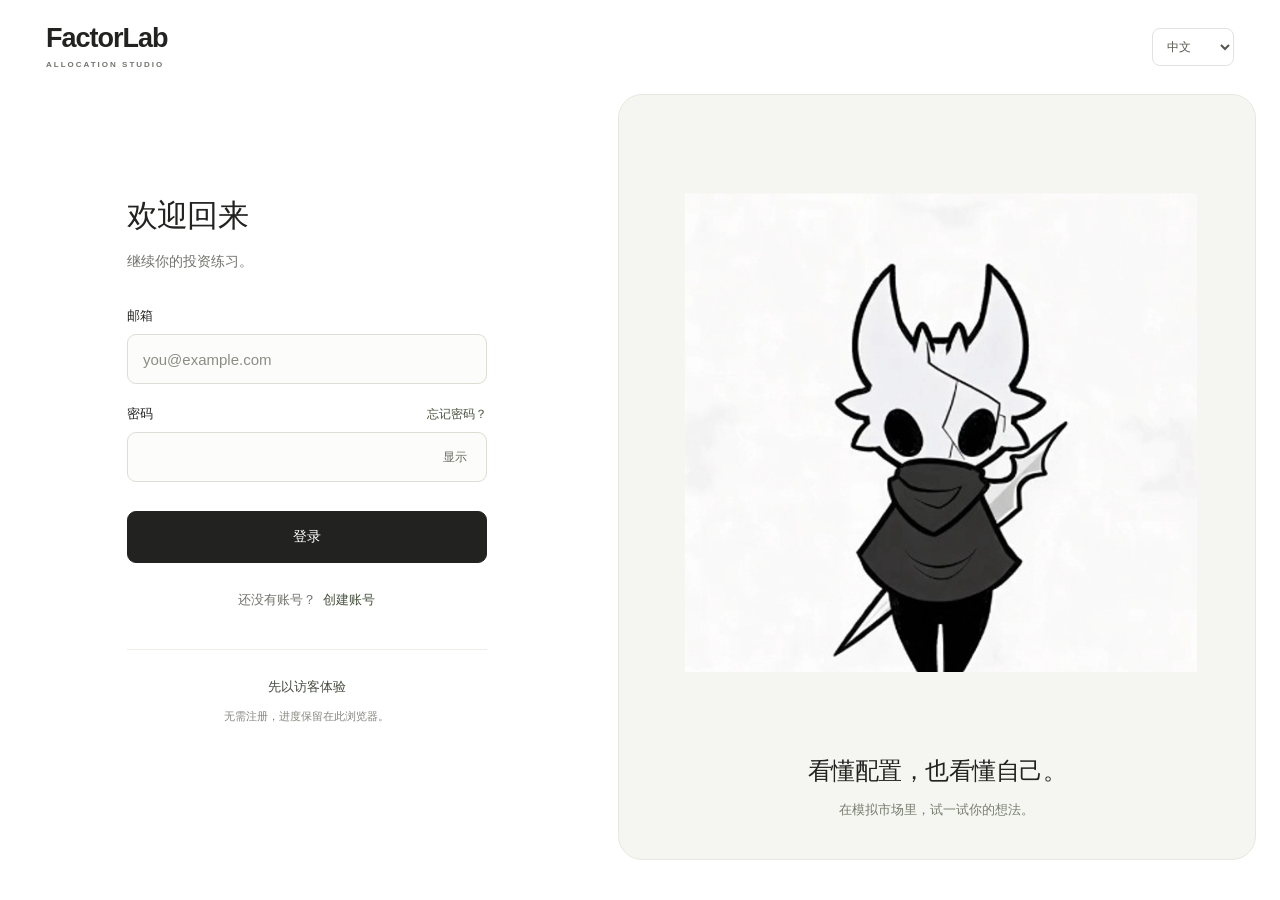
==== research-studio/index.html @ 90334c05 "Publish FactorLab research studio f2bcaa1bc75da374" ====
<!doctype html>
<html lang="zh-CN" data-auth-pending>
<head>
  <meta charset="utf-8"><meta name="viewport" content="width=device-width,initial-scale=1"><meta name="color-scheme" content="light">
  <title>FactorLab · 行业配置研究工作台</title><link rel="icon" href="data:,"><link rel="stylesheet" href="releases/f2bcaa1bc75da374/style.css"><link rel="stylesheet" href="releases/f2bcaa1bc75da374/quick-check.css"><link rel="stylesheet" href="releases/f2bcaa1bc75da374/accounts.css"><link rel="stylesheet" href="releases/f2bcaa1bc75da374/theme.css"><link rel="stylesheet" href="releases/f2bcaa1bc75da374/icon-atlas.css"><link rel="stylesheet" href="releases/f2bcaa1bc75da374/studio.css">
  <script defer src="releases/f2bcaa1bc75da374/compat.js"></script><script defer src="releases/f2bcaa1bc75da374/vendor/supabase-2.118.0.js"></script><script defer src="releases/f2bcaa1bc75da374/cloud-config.js"></script><script defer src="releases/f2bcaa1bc75da374/cloud.js"></script><script defer src="releases/f2bcaa1bc75da374/shared/i18next.min.js"></script><script defer src="releases/f2bcaa1bc75da374/shared/simulation.js"></script><script defer src="releases/f2bcaa1bc75da374/shared/portfolio-ledger.js"></script><script defer src="releases/f2bcaa1bc75da374/shared/evidence-data.js"></script><script defer src="releases/f2bcaa1bc75da374/shared/i18n.js"></script><script defer src="releases/f2bcaa1bc75da374/shared/research.js"></script><script defer src="releases/f2bcaa1bc75da374/shared/research-tools.js"></script><script defer src="releases/f2bcaa1bc75da374/coach-stream.js"></script>
  <script defer src="releases/f2bcaa1bc75da374/mascot.js"></script><script defer src="releases/f2bcaa1bc75da374/experience.js"></script><script defer src="releases/f2bcaa1bc75da374/icons.js"></script><script defer src="releases/f2bcaa1bc75da374/assistant.js"></script><script defer src="releases/f2bcaa1bc75da374/visuals.js"></script><script defer src="releases/f2bcaa1bc75da374/market-view.js"></script><script defer src="releases/f2bcaa1bc75da374/replay-data.js"></script><script defer src="releases/f2bcaa1bc75da374/replay.js"></script><script defer src="releases/f2bcaa1bc75da374/report.js"></script><script defer src="releases/f2bcaa1bc75da374/workspace.js"></script><script defer src="releases/f2bcaa1bc75da374/guidance.js"></script><script defer src="releases/f2bcaa1bc75da374/app.js"></script><script defer src="releases/f2bcaa1bc75da374/quick-check.js"></script><script defer src="releases/f2bcaa1bc75da374/accounts.js"></script><script defer src="releases/f2bcaa1bc75da374/studio.js"></script><script defer src="releases/f2bcaa1bc75da374/enhancements.js"></script>
<meta name="factorlab-hosting" content="static"><meta name="factorlab-version" content="f2bcaa1bc75da374"><link rel="stylesheet" href="releases/f2bcaa1bc75da374/pages-update.css"><script defer src="releases/f2bcaa1bc75da374/pages-update.js"></script></head>
<body>
<div id="auth-loading" role="status">正在连接 FactorLab… <a href="login.html">返回登录</a></div>
<a class="skip" href="#workspace" data-i18n="skip">跳到工作区</a>
<aside class="sidebar">
  <a class="brand" href="./" aria-label="FactorLab"><span class="brand-mark" data-icon="chart-line-up"></span><span>FactorLab<span class="brand-caption">ALLOCATION STUDIO</span></span></a>
  <div class="workspace-label"><span data-zh="研究工作区" data-en="WORKSPACE">研究工作区</span><span class="small-index">B / 01</span></div>
  <nav class="rail" aria-label="Workspace">
    <button data-view="research" aria-current="page"><span data-icon="squares-four"></span><span data-zh="证据" data-en="Evidence">证据</span><span class="nav-index">01</span></button>
    <button data-view="portfolio"><span data-icon="sliders-horizontal"></span><span data-zh="配置决策" data-en="Allocation">配置决策</span><span class="nav-index">02</span></button>
    <button data-view="risk"><span data-icon="shield-check"></span><span data-zh="风险与归因" data-en="Risk & attribution">风险与归因</span><span class="nav-index">03</span></button>
    <button data-view="journal"><span data-icon="notebook"></span><span data-zh="决策复盘" data-en="Decision review">决策复盘</span><span class="nav-index">04</span></button>
  </nav>
  <section class="workspace-companion"><div id="workspace-mascot" class="mascot-host"></div><span data-zh="研究伙伴" data-en="Research companion">研究伙伴</span></section>
  <div class="sidebar-bottom"><button id="open-context" class="quiet"><span data-icon="book-open"></span><span data-zh="项目目标与资料来源" data-en="Scope & sources">项目目标与资料来源</span></button><div class="sandbox-label"><span class="status-dot"></span><span data-zh="合成数据教学沙盒" data-en="Synthetic learning sandbox">合成数据教学沙盒</span></div></div>
</aside>
<div class="app-shell">
  <header class="topbar"><div class="breadcrumb"><span data-zh="行业配置" data-en="Sector allocation">行业配置</span><span class="slash">/</span><strong data-zh="研究工作台" data-en="Research studio">研究工作台</strong></div><div class="top-actions"><button id="open-assets" class="asset-trigger"><span data-zh="虚拟资产" data-en="Virtual assets">虚拟资产</span><strong id="asset-total">—</strong></button><span id="save-status" role="status"></span><button id="open-coach" class="coach-trigger"><span data-icon="sparkle"></span><span data-zh="AI 研究搭档" data-en="AI research partner">AI 研究搭档</span></button><button id="settings" class="icon-button" aria-label="设置 Settings"><span data-icon="gear-six"></span></button></div></header>
  <main id="workspace" tabindex="-1">
    <div id="companion-feedback" class="companion-feedback" role="status" hidden></div>
    <div id="notice" class="notice" role="status" hidden></div><div id="partner-task" class="partner-task" role="status" aria-live="polite"></div>
    <aside id="coach-activity" class="coach-activity"><button id="mobile-coach" type="button" aria-label="打开 AI 研究搭档"></button><div class="coach-activity-copy" role="status"><strong id="coach-activity-label"></strong><p id="coach-activity-text"></p><small id="coach-activity-status"></small></div><button id="coach-activity-toggle" type="button" class="text-button"></button></aside>
    <div class="view-heading"><div><div class="eyebrow"><span class="accent-line"></span><span data-zh="FACTORLAB / 行业配置研究" data-en="FACTORLAB / SECTOR ALLOCATION">FACTORLAB / 行业配置研究</span></div><h1 id="view-title">行业研究</h1><p id="view-description" hidden></p></div><div class="clock"><span id="phase" class="phase"></span><strong id="day-count"></strong><small id="round-count"></small></div></div>
    <div class="rounds" id="rounds" aria-label="Round progress"></div>
    <section id="market-summary" hidden class="market-kpis" aria-label="Portfolio context">
      <div><span data-i18n="nav"></span><div class="metric-value"><strong id="nav"></strong><small id="nav-change" title="自开局累计收益 / Cumulative return"></small></div></div>
      <div><span data-i18n="benchmark"></span><strong id="benchmark-nav"></strong><small data-i18n="benchmarkHint"></small></div>
      <div><span data-i18n="anchor"></span><strong id="anchor-nav"></strong><small data-i18n="anchorHint"></small></div>
      <div class="context-tag"><span class="source-tag" data-zh="合成观测" data-en="SIMULATED">合成观测</span></div>
    </section>
    <div id="evidence-tabs" class="subnav"><button data-evidence-tab="market" data-zh="行情" data-en="Market">行情</button><button data-evidence-tab="options" data-zh="期权" data-en="Options">期权</button><button data-evidence-tab="fundamentals" data-zh="公司与行业" data-en="Fundamentals">公司与行业</button><button data-evidence-tab="news" data-zh="资讯与社媒" data-en="News & social">资讯与社媒</button><button data-open-view="backtest" data-zh="因子与回测" data-en="Factors & backtest">因子与回测</button></div><div class="view-stack">
      <section class="workspace-view" id="view-research" data-view-panel="research">
        <section id="evidence-workbench" class="panel"></section><details class="macro-details"><summary data-zh="宏观条件 · 展开数字" data-en="Macro conditions · view numbers">宏观条件 · 展开数字</summary><section class="macro-strip" id="macro" aria-label="Macroeconomy"></section></details>
        <div class="research-grid">
          <div class="research-main">
            <div id="market-host-research"><section class="panel market-panel" id="shared-market"><div class="panel-head"><h2 data-i18n="marketTitle"></h2><span id="cycle" class="cycle"></span></div><div id="nav-chart" class="chart"></div><p id="nav-chart-fallback" class="chart-fallback" hidden data-zh="图表脚本未加载，行情数字与数据表仍可使用。" data-en="Chart script did not load. Quotes and data tables remain available.">图表脚本未加载，行情数字与数据表仍可使用。</p><div class="chart-legend"><span class="legend portfolio-line" data-i18n="yourPortfolio"></span><span class="legend benchmark-line" data-i18n="benchmark"></span><span class="legend anchor-line" data-i18n="anchor"></span></div><div class="heatmap" id="heatmap"></div></section></div>
            <section class="panel event-panel"><div class="panel-head"><h2 data-i18n="eventTitle"></h2><small data-i18n="publicOnly"></small></div><div id="events" class="events"></div><div class="event-control" id="event-control" hidden><p data-i18n="eventPauseHint"></p><button id="resume" class="primary" data-i18n="resume"></button></div></section>
          </div>
          <aside class="research-aside"><section class="panel thesis-panel"><div class="panel-head"><h2 data-zh="周期观察" data-en="Cycle lens">周期观察</h2><span data-icon="scan"></span></div><div id="cycle-notes"></div></section><section class="next-action"><h2 data-zh="配置你的组合" data-en="Build your portfolio">配置你的组合</h2><button data-open-view="backtest" class="secondary"><span data-zh="打开因子实验室" data-en="Explore the factor lab">打开因子实验室</span><span data-icon="arrow-up-right"></span></button><button data-open-view="portfolio" class="primary" id="go-allocation"><span data-zh="制定本轮配置" data-en="Plan this allocation">制定本轮配置</span><span data-icon="arrow-right"></span></button></section></aside>
        </div>
      </section>
      <section class="workspace-view" id="view-portfolio" data-view-panel="portfolio" hidden>
        <div class="allocation-layout">
          <section class="panel portfolio-panel" id="portfolio"><div class="panel-head"><div><span class="eyebrow" data-zh="1. 分配资金" data-en="01 / POSITION WEIGHTS">1. 分配资金</span><h2 data-i18n="portfolioTitle"></h2></div><span class="limit" data-i18n="cap"></span></div><div class="presets"><button data-preset="balanced" data-i18n="balanced"></button><button data-preset="defensive" data-i18n="defensive"></button><button data-preset="growth" data-i18n="growthStyle"></button></div><div class="allocation-dial" id="allocation-dial"></div><div class="allocation-toolbar"><span data-zh="当前 → 目标" data-en="Current → Target">当前 → 目标</span><button id="undo-allocation" class="text-button" disabled data-zh="撤销调整" data-en="Undo adjustment">撤销调整</button></div><div class="allocation" id="allocation"></div><div class="allocation-summary"><span data-i18n="total"></span><strong id="total"></strong><span id="cost-label" data-i18n="estimatedCost"></span><strong id="fee"></strong></div><p id="allocation-error" class="error" role="status"></p><details class="factor-details"><summary><span data-icon="factors" aria-hidden="true"></span><span data-i18n="factorsTitle"></span></summary><p class="footnote" data-i18n="factorsHint"></p><div id="factors"></div><button id="apply-factors" class="secondary wide" data-i18n="applyFactors"></button></details></section>
          <section class="panel decision-panel"><h2 data-zh="确认配置" data-en="Confirm allocation">确认配置</h2><div class="allocation-help"><h3 data-zh="让 AI 帮你调配" data-en="Get allocation help">让 AI 帮你调配</h3><button data-allocation-help="explain" data-zh="解释我的配置" data-en="Explain my allocation">解释我的配置</button><button data-allocation-help="compare" data-zh="比较调整" data-en="Compare changes">比较调整</button><button data-allocation-help="draft" data-zh="帮我起草配置" data-en="Draft an allocation">帮我起草配置</button></div><details id="decision-notes" class="decision-notes"><summary data-zh="添加决策笔记（可选）" data-en="Add decision notes (optional)">添加决策笔记（可选）</summary><div class="cycle-judgment"><label for="cycle-judgment" data-zh="本轮周期判断（可选）" data-en="Current-cycle judgment (optional)">本轮周期判断（可选）</label><select id="cycle-judgment"><option value="insufficient" data-zh="证据不足 / 不判断" data-en="Insufficient evidence / no call">证据不足 / 不判断</option><option value="expansion" data-zh="扩张" data-en="Expansion">扩张</option><option value="overheating" data-zh="过热" data-en="Overheating">过热</option><option value="stagflation" data-zh="滞胀" data-en="Stagflation">滞胀</option><option value="recession" data-zh="衰退" data-en="Recession">衰退</option><option value="recovery" data-zh="复苏" data-en="Recovery">复苏</option></select><label for="counter-evidence" data-zh="一项反证：什么会推翻这个判断？" data-en="One counter-example: what would overturn this call?">一项反证：什么会推翻这个判断？</label><textarea id="counter-evidence" rows="2" maxlength="500" data-zh-placeholder="例如：订单没有转化为收入" data-en-placeholder="For example: orders do not convert into revenue"></textarea><p class="footnote" data-zh="提交前不显示模型周期标签；提交后在复盘对照当时判断。" data-en="The model cycle stays hidden before submission and is compared in the review.">提交前不显示模型周期标签；提交后在复盘对照当时判断。</p></div><div class="forecast-row"><label for="forecast" data-i18n="forecastTitle"></label><select id="forecast"><option value="up" data-i18n="forecastUp"></option><option value="flat" data-i18n="forecastFlat"></option><option value="down" data-i18n="forecastDown"></option></select></div><div id="decision-citations" class="decision-citations"></div><label for="reason" data-i18n="reasonTitle"></label><select id="reason"><option value="" data-i18n="reasonChoose"></option><option value="evidence" data-i18n="reasonEvidence"></option><option value="risk" data-i18n="reasonRisk"></option><option value="anchor" data-i18n="reasonAnchor"></option><option value="valuation" data-i18n="reasonValuation"></option></select><textarea id="note" rows="3" maxlength="180" data-i18n-placeholder="notePlaceholder"></textarea><label for="falsifier-if">什么情况出现时，你会重新考虑这个判断？</label><textarea id="falsifier-if" rows="3" maxlength="500" aria-describedby="falsifier-hint"></textarea><p id="falsifier-hint" class="footnote" data-zh="留给复盘时参考。" data-en="Keep a note for your review.">留给复盘时参考。</p></details><div id="step-feedback-bar" class="step-feedback-bar" role="status" aria-live="polite"></div><button id="confirm" class="primary wide" aria-describedby="step-feedback-bar" data-i18n="confirm"></button><div class="simulation-controls" id="simulation-controls" hidden><div class="sim-track"><span id="sim-progress"></span></div><p id="simulation-message"></p><div><button id="pause-play" data-i18n="pauseAnimation"></button><button id="fast-forward" class="primary" data-i18n="fastForward"></button></div></div></section>
        </div>
        <section id="securities-allocation" class="panel"></section>
      </section>
      <section class="workspace-view" id="view-backtest" data-view-panel="backtest" hidden><div id="backtest-content"></div></section>
      <section class="workspace-view" id="view-risk" data-view-panel="risk" hidden><section id="ledger-review" class="panel"></section><div class="risk-layout"><section class="panel" id="risk"><div class="panel-head"><h2 data-i18n="riskTitle"></h2><button class="text-button" id="model-info"><span data-icon="info"></span><span data-i18n="method"></span></button></div><div class="risk-grid" id="risk-metrics"></div><details class="supporting-detail"><summary data-zh="方法、因子暴露与收益来源" data-en="Methods, factor exposure & attribution">方法、因子暴露与收益来源</summary><p class="footnote" data-i18n="riskFrequency"></p><div class="attribution" id="attribution"></div></details></section><div class="risk-aside"><details id="risk-market-details" class="panel supporting-detail"><summary data-zh="行业表现与参照组合" data-en="Sector performance & comparisons">行业表现与参照组合</summary><div id="market-host-risk"></div></details><div class="risk-notes"><button data-open-view="journal" class="secondary wide"><span data-zh="记录我的复盘" data-en="Write my reflection">记录我的复盘</span><span data-icon="arrow-right"></span></button></div></div></div></section>
      <section class="workspace-view" id="view-journal" data-view-panel="journal" hidden><div class="journal-layout"><section class="review-card" id="review" hidden><span class="review-icon" data-icon="flag-checkered"></span><p class="kicker" data-i18n="reviewLabel"></p><h2 id="review-title"></h2><div id="review-content"></div><section id="course-checklist" class="course-checklist" hidden></section><button id="next-round" class="primary wide" data-i18n="nextRound"></button><button id="replay" class="secondary wide" data-i18n="replay" hidden></button></section><section class="panel journal-panel" id="journal"><div class="panel-head"><h2 data-i18n="journalTitle"></h2><button id="export-save" class="text-button"><span data-icon="download-simple"></span><span data-i18n="exportSave"></span></button></div><div id="history" class="history"></div><label for="reflection" data-i18n="reflectionPrompt"></label><textarea id="reflection" maxlength="600" rows="5" data-i18n-placeholder="reflectionPlaceholder"></textarea><p class="footnote" data-zh="反思自动保存在当前浏览器；账号存档需手动更新。" data-en="Your reflection is an opinion Saved locally with your progress">反思自动保存在当前浏览器；账号存档需手动更新。</p><button data-open-view="risk" class="secondary"><span data-zh="查看收益归因" data-en="Inspect attribution">查看收益归因</span><span data-icon="arrow-up-right"></span></button></section></div></section>
    </div>
    <footer><span data-zh="合成教学数据 · 不代表真实市场表现" data-en="Synthetic educational data · Not empirical market evidence">合成教学数据 · 不代表真实市场表现</span><a href="previous/" id="design-link"><span data-zh="上一版 · 10月13日" data-en="Previous version · Oct 13">上一版 · 10月13日</span><span data-icon="arrow-up-right"></span></a></footer>
  </main>
</div>
<dialog id="coach-drawer" class="coach-drawer"><div class="drawer-top"><div><h2 data-i18n="coachTitle"></h2></div><button id="expand-coach" class="icon-button" aria-label="展开 Expand">↗</button><button id="close-coach" class="icon-button" aria-label="关闭 Close"><span data-icon="x"></span></button></div><div class="coach-panel"><div class="coach-state"><span data-icon="sparkle"></span><small id="coach-mode"></small></div><div id="coach-scroll" class="coach-scroll"><section class="coach-companion"><div id="coach-mascot" class="mascot-host"></div><p data-zh="看懂持仓，比较调整。" data-en="Understand holdings. Compare changes.">看懂持仓，比较调整。</p></section><label class="partner-focus"><input id="partner-focus" type="checkbox"><span data-zh="专注模式" data-en="Focus mode">专注模式</span></label><details class="chat-guidance"><summary data-zh="使用提示" data-en="Help">使用提示</summary><p class="coach-intro" data-i18n="coachIntro"></p><ul id="partner-reminders" class="partner-reminders"></ul></details><div id="chat-attachments" class="chat-attachments"></div><div id="messages" class="messages" aria-live="polite"></div><div class="quick-questions"><button data-question="macro" data-i18n="questionMacro"></button><button data-question="risk" data-i18n="questionRisk"></button><button data-question="review" data-i18n="questionReview"></button></div></div><form id="coach-form"><label class="sr-only" for="question" data-i18n="questionLabel"></label><textarea id="question" maxlength="600" rows="3" enterkeyhint="send" aria-describedby="composer-shortcuts" data-i18n-placeholder="questionPlaceholder"></textarea><p id="composer-shortcuts" class="footnote" data-zh="Enter 发送，Shift + Enter 换行" data-en="Enter to send, Shift + Enter for a new line">Enter 发送，Shift + Enter 换行</p><div class="chat-actions"><button type="button" id="stop-coach" hidden data-zh="停止" data-en="Stop">停止</button><button type="button" id="retry-coach" data-zh="重试" data-en="Retry">重试</button><button type="submit" id="ask" class="primary"><span data-i18n="send"></span><span data-icon="arrow-up"></span></button></div></form></div></dialog>
<dialog id="settings-dialog"><div class="panel-head"><h2 data-i18n="settings"></h2><button id="close-settings" class="icon-button" aria-label="关闭 Close"><span data-icon="x"></span></button></div><label for="language" data-i18n="language"></label><select id="language"><option value="zh-CN">简体中文</option><option value="en">English</option></select><p class="footnote" data-i18n="languageHint"></p><label class="motion-setting"><input id="character-motion" type="checkbox" checked><span data-zh="角色动效" data-en="Character motion">角色动效</span></label><p class="footnote" data-zh="关闭动效后仍保留文字提示；同时遵循系统减少动态效果设置。" data-en="Respects reduced motion. All text feedback remains available when disabled.">关闭动效后仍保留文字提示；同时遵循系统减少动态效果设置。</p><label for="speed" data-i18n="speed"></label><select id="speed"><option value="180" data-i18n="speedNormal"></option><option value="60" data-i18n="speedFast"></option></select><div class="settings-actions"><button id="save-now"><span data-icon="save" aria-hidden="true"></span><span data-i18n="saveNow"></span></button><label class="file-button"><span data-i18n="importSave"></span><input id="import-save" type="file" accept=".json,application/json"></label><button id="new-game" data-i18n="newGame"></button></div><a href="previous/" data-zh="打开 10月13日归档版本" data-en="Open the Oct 13 archived version">打开 10月13日归档版本</a></dialog>
<dialog id="new-dialog"><h2 data-i18n="newGame"></h2><p data-i18n="newGameHint"></p><p class="footnote" data-zh="新练习由系统在基准、压力、复苏三种开局中均衡分配；同一局内固定情景和种子。" data-en="A new practice is assigned across baseline, stress and recovery; scenario and seed stay fixed within the campaign.">新练习由系统在基准、压力、复苏三种开局中均衡分配；同一局内固定情景和种子。</p><div class="dialog-actions"><button id="cancel-new" data-i18n="cancel"></button><button id="start-new" class="primary" data-i18n="startNew"></button></div></dialog>
<dialog id="method-dialog"><div class="panel-head"><h2 data-i18n="methodTitle"></h2><button id="close-method" class="icon-button" aria-label="关闭 Close"><span data-icon="x"></span></button></div><p data-i18n="modelDescription"></p><details class="supporting-detail"><summary data-zh="完整计算口径" data-en="Full methodology">完整计算口径</summary><p data-i18n="transmission"></p><p data-i18n="feesDescription"></p><p data-i18n="factorDescription"></p><p data-i18n="forecastDescription"></p><p data-i18n="riskFrequency"></p><p data-i18n="benchmarkDescription"></p></details></dialog>
<dialog id="course-context" class="context-dialog"><div class="panel-head"><h2 data-zh="项目目标与资料来源" data-en="Research scope & sources">项目目标与资料来源</h2><button id="close-context" class="icon-button" aria-label="关闭 Close"><span data-icon="x"></span></button></div><span class="source-tag" data-zh="课程子项目 B" data-en="COURSE SUBPROJECT B">课程子项目 B</span><h3 data-zh="高端制造与尖端科技行业配置" data-en="Allocation across manufacturing and frontier technology">高端制造与尖端科技行业配置</h3><p data-zh="用行业周期、多因子、回测和因子功效，比较长期定位与短期调整。" data-en="Study long-term positioning and tactical allocation using factors backtests efficacy tests and sector-cycle evidence">用行业周期、多因子、回测和因子功效，比较长期定位与短期调整。</p><div class="boundary-grid"><div><h3 data-zh="数据来源" data-en="Data sources">数据来源</h3><p data-zh="模拟价格、宏观指标和回测样本均为合成数据，不能证明真实市场收益。" data-en="Simulated prices macro indicators and backtest samples cannot establish real-world returns">模拟价格、宏观指标和回测样本均为合成数据，不能证明真实市场收益。</p></div><div><h3 data-zh="判断的边界" data-en="Judgment & forecast">判断的边界</h3><p data-zh="个人预判和 AI 分析是观点，不能当作事实或交易指令。" data-en="Your forecasts and AI analysis are opinions They are not observed facts or trade instructions">个人预判和 AI 分析是观点，不能当作事实或交易指令。</p></div></div><h3 data-zh="伙伴业务背景" data-en="Partner context">伙伴业务背景</h3><p data-zh="参考课程所述证券研究与风险管理场景组织证据；费用和仓位限制为教学假设，不代表机构建议或真实合作。" data-en="The workflow reflects securities research and risk management Costs and position limits are teaching assumptions No institutional endorsement is implied">参考课程所述证券研究与风险管理场景组织证据；费用和仓位限制为教学假设，不代表机构建议或真实合作。</p><h3 data-zh="独立历史案例" data-en="Separate historical case sources">独立历史案例</h3><p data-zh="2024 年半导体案例用于行业周期分析，与合成沙盒分开展示。" data-en="The 2024 semiconductor case provides cycle-analysis material separately from the synthetic sandbox">2024 年半导体案例用于行业周期分析，与合成沙盒分开展示。</p><a target="_blank" rel="noopener noreferrer" href="https://www.nist.gov/news-events/news/2024/02/biden-harris-administration-announces-preliminary-terms-globalfoundries">NIST · GlobalFoundries · 2024-02-19</a><a target="_blank" rel="noopener noreferrer" href="https://investors.micron.com/news/press-release/2024/Micron-Technology-Inc--Reports-Results-for-the-Second-Quarter-of-Fiscal-2024-03-20-2024/default.aspx">Micron · FY2024 Q2 · 2024-03-20</a></dialog>
<dialog id="evidence-dialog" class="evidence-modal"><div class="panel-head"><span id="evidence-id" class="source-tag"></span><button id="close-evidence" class="icon-button" aria-label="关闭 Close">×</button></div><h2 id="evidence-title"></h2><p id="evidence-body"></p><p class="footnote" data-zh="已公开的合成观测。把事实与自己的推断分开记录。" data-en="Published synthetic observations. Separate facts from your interpretation.">已公开的合成观测。把事实与自己的推断分开记录。</p><div class="dialog-actions"><button id="cite-evidence" class="secondary" aria-pressed="false">引用到本轮判断</button><button id="next-evidence" class="secondary" data-zh="下一条" data-en="Next evidence">下一条</button><button id="done-evidence" class="primary" data-zh="回到研究" data-en="Back to research">回到研究</button></div></dialog>
<dialog id="trade-confirm"><span class="eyebrow" data-zh="执行前核对" data-en="BEFORE YOU CONFIRM">执行前核对</span><h2 data-zh="按这份配置开始本轮？" data-en="Start this round with this allocation?">按这份配置开始本轮？</h2><div id="trade-preview"></div><div class="dialog-actions"><button id="cancel-trade" data-zh="返回调整" data-en="Keep editing">返回调整</button><button id="execute-trade" class="primary" data-zh="确认并推进" data-en="Confirm & advance">确认并推进</button></div></dialog>
<dialog id="asset-sheet" class="asset-sheet" data-size="medium" aria-labelledby="asset-title"><button class="sheet-handle" id="asset-resize" aria-label="展开或收起 Expand or collapse"></button><div class="panel-head"><h2 id="asset-title" data-zh="虚拟资产" data-en="Virtual assets">虚拟资产</h2><button id="close-assets" aria-label="关闭 Close">×</button></div><div id="asset-summary"></div><button id="asset-details-toggle" class="secondary" data-zh="查看持仓与交易" data-en="Holdings & transactions">查看持仓与交易</button><div id="asset-details"><div id="asset-chart" class="standard-chart"></div><div id="asset-holdings"></div><div id="asset-transactions"></div></div></dialog>
<dialog id="material-detail" class="material-detail" aria-labelledby="material-title"><div class="panel-head"><h2 id="material-title"></h2><button id="close-material" data-zh="返回" data-en="Back">返回</button></div><div id="material-body"></div></dialog>
</body></html>
---- research-studio/releases/f2bcaa1bc75da374/style.css ----
@charset "UTF-8";
:root{--paper:#fafafa;--surface:#fff;--ink:#20201e;--muted:#656561;--line:#e8e8e5;--accent:#c74618;--orange:#f1662d;--tint:#fff2e9;--negative:#b73535;--positive:#3c6251;--radius:16px;--sidebar:216px;--ease:cubic-bezier(.22,1,.36,1);color-scheme:light;font-synthesis:none}
*{box-sizing:border-box}html{scroll-behavior:smooth;scroll-padding-top:88px}body{margin:0;background:var(--paper);color:var(--ink);font-family:"Segoe UI Variable Text","Segoe UI","Microsoft YaHei","PingFang SC",sans-serif;font-size:16px;line-height:1.55;font-variant-numeric:tabular-nums}h1,h2,h3,p{margin:0}h1{font-size:32px;font-weight:650;letter-spacing:-1px;line-height:1.25}h2{font-size:19px;font-weight:650;line-height:1.4;letter-spacing:-.3px}h3{font-size:16px;font-weight:600;line-height:1.5}a{color:inherit;text-decoration:none}button,input,select,textarea{font:inherit;color:inherit}button,a,summary,input,select,textarea{-webkit-tap-highlight-color:transparent}button{border:1px solid var(--line);background:#fff;border-radius:9px;min-height:42px;padding:9px 15px;display:inline-flex;justify-content:center;align-items:center;gap:9px;font-size:14px;font-weight:550;cursor:pointer;transition:transform 150ms var(--ease),background-color 160ms,border-color 160ms,box-shadow 160ms,color 160ms;touch-action:manipulation}button:hover:not(:disabled){background:#f2f2ef;border-color:#cdcdc7;transform:translateY(-1px) scale(1.015)}button:active:not(:disabled){transform:scale(.975)}button:disabled{opacity:.45;cursor:not-allowed}button:focus-visible,a:focus-visible,input:focus-visible,select:focus-visible,textarea:focus-visible,summary:focus-visible{outline:3px solid #f1662d77;outline-offset:3px}button svg,a svg{flex:none}button:focus:not(:focus-visible){outline:none}.primary{background:var(--accent);color:#fff;border-color:var(--accent)}.primary:hover:not(:disabled){background:#ac3810;border-color:#ac3810;box-shadow:0 5px 15px #c746181e}.secondary{background:#fff;color:var(--ink);border-color:#d8d8d3}.quiet,.text-button{background:transparent;border-color:transparent}.text-button{color:var(--accent);padding:6px 0;min-height:36px}.text-button:hover:not(:disabled){border-color:transparent;background:transparent;color:#9f3813}.icon-button{padding:0;width:42px;min-width:42px}.wide{width:100%}[hidden]{display:none!important}[data-icon]{display:inline-flex;width:21px;height:21px;align-items:center;justify-content:center;flex:none}[data-icon] svg{width:100%;height:100%;fill:currentColor}.sr-only{position:absolute;width:1px;height:1px;padding:0;margin:-1px;overflow:hidden;clip:rect(0,0,0,0);white-space:nowrap;border:0}.skip{position:fixed;top:-100px;left:230px;padding:12px 20px;z-index:100;background:#20201e;color:#fff}.skip:focus{top:10px}.eyebrow{font-size:12px;letter-spacing:.08em;font-weight:600;color:var(--muted);display:flex;align-items:center;gap:8px}.accent-line{display:inline-block;background:var(--orange);width:20px;height:3px;border-radius:2px}.source-tag{display:inline-flex;font-size:12px;line-height:1.4;font-weight:550;padding:4px 8px;background:#f3f3ef;border-radius:5px;color:#60605a;white-space:nowrap}.footnote{font-size:14px;line-height:1.65;color:var(--muted)}.positive{color:var(--positive)}.negative,.error{color:var(--negative)}.error{font-size:14px;min-height:0}.error:empty{display:none}
.sidebar{position:fixed;inset:0 auto 0 0;width:var(--sidebar);background:#fff;border-right:1px solid var(--line);display:flex;flex-direction:column;z-index:30;padding:0 16px}.brand{height:80px;display:flex;align-items:center;gap:10px;padding:0 8px;font-size:24px;font-weight:720;letter-spacing:-.9px;view-transition-name:brand}.brand-mark{width:34px;height:34px;color:var(--accent);background:var(--tint);border-radius:10px;padding:6px}.brand-caption{display:block;font-size:9px;letter-spacing:1.4px;font-weight:600;color:#77776e;margin-top:-3px}.workspace-label{display:flex;justify-content:space-between;margin:27px 12px 12px;color:#797970;font-size:12px;font-weight:600;letter-spacing:.04em}.small-index{font-size:11px;color:#9c9c92}.rail{display:grid;gap:6px}.rail button{position:relative;justify-content:flex-start;border-color:transparent;min-height:48px;padding:10px 12px;font-size:14px;color:#61615b;gap:12px;isolation:isolate}.rail button:hover{background:#f5f5f2;transform:translateX(2px)}.rail button[aria-current=page]{background:#242422;color:white;box-shadow:0 3px 8px #0000000a}.rail button[aria-current=page]:before{content:"";position:absolute;width:3px;height:18px;background:var(--orange);left:-17px;border-radius:0 3px 3px 0}.rail button[aria-current=page] [data-icon]{color:#ffa070}.nav-index{margin-left:auto;font-size:11px;opacity:.55}.sidebar-project{margin:35px 12px 20px;border-top:1px solid var(--line);padding-top:23px}.project-symbol{color:#adad9f;margin-bottom:12px}.sidebar-project h2{font-size:24px;line-height:1.5;margin:8px 0 10px;white-space:pre-line;letter-spacing:-.6px}.sidebar-project p{font-size:13px;line-height:1.9;white-space:pre-line;color:#78786f}.sidebar-bottom{margin-top:auto;padding:18px 0 24px}.sidebar-bottom button{padding:9px 10px;justify-content:flex-start;min-height:42px;font-size:13px}.sandbox-label{display:flex;align-items:center;gap:7px;margin:15px 12px 0;font-size:11px;color:#858579}.status-dot{width:6px;height:6px;background:var(--orange);border-radius:50%;display:block}.app-shell{margin-left:var(--sidebar);min-width:0}.topbar{height:68px;background:#fff;border-bottom:1px solid var(--line);padding:0 32px;display:flex;align-items:center;justify-content:space-between;gap:15px;position:sticky;top:0;z-index:25;view-transition-name:topbar}.breadcrumb{display:flex;align-items:center;gap:14px;font-size:14px;white-space:nowrap;color:#7a7a72}.breadcrumb strong{font-weight:500;color:#34342e}.slash{color:#c4c4bd}.top-actions{display:flex;align-items:center;gap:12px}.top-actions>span{font-size:12px;color:#7b7b72}.coach-trigger{background:#fff8f4;border-color:#f6ddd0;font-size:13px}.coach-trigger [data-icon]{color:var(--accent);width:18px;height:18px}.top-actions>.icon-button{border-color:transparent}.top-actions>.icon-button [data-icon]{color:#73736b}main{max-width:1620px;margin:0 auto;padding:26px 32px 0;min-width:0}.view-heading{display:flex;justify-content:space-between;gap:24px;margin-bottom:20px}.view-heading h1{margin:7px 0 6px}.view-heading p{font-size:14px;color:var(--muted);max-width:750px}.clock{text-align:right;min-width:122px;padding-top:3px}.clock>strong{display:block;font-size:21px;line-height:1.5;font-weight:600;margin:3px 0}.clock>small{display:block;font-size:12px;color:var(--muted)}.phase{font-size:12px;background:var(--tint);color:var(--accent);padding:4px 8px;border-radius:5px}.rounds{display:grid;grid-template-columns:repeat(6,minmax(0,1fr));gap:8px;margin-bottom:20px;view-transition-name:rounds}.round-item{position:relative;display:flex;gap:7px;border-top:2px solid #e4e4dd;padding-top:7px;font-size:11px;color:#7c7c72;min-width:0;transition:border-color .25s,color .25s}.round-item b{font-weight:600;white-space:nowrap}.round-item span{white-space:nowrap;overflow:hidden;text-overflow:ellipsis}.round-item.active{color:var(--accent);border-color:var(--orange)}.round-item.done{border-color:#83837b}.market-kpis{display:grid;grid-template-columns:1.1fr 1fr 1fr .8fr;border-top:1px solid var(--line);border-bottom:1px solid var(--line);padding:16px 0;margin-bottom:20px;view-transition-name:portfolio-summary}.market-kpis>div{padding:0 22px;border-left:1px solid var(--line);min-width:0}.market-kpis>div:first-child{padding-left:0;border-left:0}.market-kpis>div>span{font-size:13px;color:var(--muted)}.market-kpis strong{display:block;font-size:29px;font-weight:580;letter-spacing:-1px;line-height:1.5;white-space:nowrap}.market-kpis small{font-size:11px;color:#77776f;display:block}.metric-value{display:flex;align-items:center;gap:10px}.metric-value small{font-size:12px;border-radius:5px;background:#f1f6f2;padding:3px 6px}.market-kpis .context-tag{align-self:center}.context-tag .source-tag{color:var(--accent);background:var(--tint);font-size:11px}.context-tag p{font-size:12px;color:#808073;margin-top:8px}.workspace-view{min-width:0}.view-stack{view-transition-name:workspace}.panel{background:#fff;border:1px solid var(--line);border-radius:var(--radius);padding:21px;min-width:0;transition:border-color 180ms,box-shadow 180ms}.panel:hover{border-color:#deded8}.panel-head{display:flex;align-items:center;justify-content:space-between;gap:14px;margin-bottom:15px}.panel-head h2{font-size:17px}.panel-head small{font-size:12px;color:var(--muted)}.panel-head [data-icon]{color:#8b8b7f}.panel-head>.eyebrow{margin-bottom:6px}.macro-strip{display:grid;grid-template-columns:repeat(6,minmax(0,1fr));border:1px solid var(--line);background:#fff;border-radius:12px;padding:15px 0;margin-bottom:18px}.macro-metric{border-left:1px solid var(--line);padding:0 17px;min-width:0}.macro-metric:first-child{border-left:0}.macro-metric>span{font-size:12px;color:var(--muted);display:block}.macro-metric strong{font-size:23px;font-weight:550;line-height:1.4;display:block;letter-spacing:-.5px}.macro-metric small{font-size:11px;color:#87877c;letter-spacing:0;font-weight:400;margin-left:3px}.micro-track{height:2px;background:#f0f0e8;margin-top:7px;overflow:hidden;border-radius:2px}.micro-track i{display:block;height:100%;background:#e68b62;transition:width .25s var(--ease)}.research-grid{display:grid;grid-template-columns:minmax(0,1fr) 290px;gap:18px}.research-main,.research-aside{display:grid;align-content:start;gap:18px}.market-panel{view-transition-name:market-card}.cycle{color:var(--accent);background:var(--tint);font-size:12px;padding:4px 8px;border-radius:5px}.chart{height:178px;position:relative;margin:0 -6px}.chart svg{width:100%;height:100%;overflow:visible}.chart svg text{font-family:inherit;fill:#76766d;font-size:14px}.chart svg polyline{transition:stroke .2s}.empty-chart{position:absolute;inset:30px 0 20px;display:flex;align-items:center;justify-content:center;text-align:center;padding:25px;font-size:14px;color:#76766b;background:linear-gradient(transparent,#ffffffec,transparent)}.chart-legend{display:flex;align-items:center;justify-content:center;gap:19px;font-size:11px;color:#737367;margin-top:8px;flex-wrap:wrap}.legend{display:flex;align-items:center;gap:7px}.legend:before{content:"";height:2px;width:17px;background:var(--orange)}.benchmark-line:before{background:#8d8d85}.anchor-line:before{background:#242422}.heatmap{display:grid;grid-template-columns:repeat(5,minmax(0,1fr));gap:7px;margin-top:20px}.sector-tile{border-left:2px solid #c7c7bf;padding:0 9px;transition:background-color .2s,transform .2s;min-width:0}.sector-tile>span{display:block;font-size:12px;color:#757569;white-space:nowrap}.sector-tile>strong{display:block;font-size:18px;font-weight:550;letter-spacing:-.4px}.sector-tile>small{font-size:11px;color:#838376}.sector-tile.up{border-color:#748e7f}.sector-tile.down{border-color:#c8837f}.sector-tile.up strong{color:var(--positive)}.sector-tile.down strong{color:var(--negative)}.sector-tile:hover{transform:translateY(-2px);background:#f7f7f3}.thesis-panel h2{font-size:17px}.cycle-evidence,.cycle-inference{font-size:14px;line-height:1.75}.cycle-inference{margin-top:14px;border-top:1px solid var(--line);padding-top:14px;color:#727265}.cycle-row{margin:9px 0}.cycle-row strong{font-weight:600}.cycle-row small{font-size:12px;display:block;color:var(--muted)}.next-action{padding:22px;border:1px solid #f5d5c5;background:linear-gradient(135deg,#fff8f2,#fffdfb);border-radius:var(--radius)}.step-kicker{font-size:11px;letter-spacing:.06em;color:var(--accent)}.next-action h2{margin:8px 0;font-size:19px}.next-action p{font-size:14px;color:#80705f;line-height:1.8;margin-bottom:15px}.next-action button{width:100%;justify-content:space-between;margin-top:9px}.next-action button [data-icon]{width:17px;height:17px}.evidence-grid{display:grid;grid-template-columns:repeat(3,minmax(0,1fr));gap:9px}.evidence-button{display:block;text-align:left;font-weight:400;padding:11px 12px;min-height:75px;background:#fcfcfa;border-radius:9px}.evidence-button small{display:block;font-size:11px;color:#848476;margin-bottom:5px}.evidence-button strong{font-size:14px;font-weight:550;display:block}.evidence-button.read{border-color:#dfb59c;background:#fff7f1}.evidence-button[aria-expanded=true]{border-color:var(--accent)}.evidence-detail{margin-top:12px;background:#fff8f2;border-left:2px solid var(--orange);padding:12px 15px;font-size:16px;line-height:1.7}.event-row{display:flex;gap:13px;margin-top:14px;font-size:14px;line-height:1.7}.event-index{width:28px;height:28px;border-radius:7px;display:grid;place-items:center;flex:none;background:#f3f3ee;font-size:12px;color:#777769}.event-meta{display:flex;justify-content:space-between;gap:12px;font-size:11px;color:#838375;margin-bottom:3px}.event-meta b{color:var(--accent);font-weight:500}.event-row h3{font-size:15px;margin-bottom:5px}.event-row p{color:#6c6c5f;font-size:14px;line-height:1.75}.events>details{margin-top:12px;font-size:14px}.events>details>summary{cursor:pointer;color:#787866}.event-control{display:flex;align-items:center;justify-content:space-between;gap:18px;border-top:1px solid var(--line);padding-top:16px;margin-top:18px}.event-control p{font-size:14px;color:var(--muted)}.event-control button{flex:none}.allocation-layout{display:grid;grid-template-columns:minmax(0,1.15fr) minmax(0,1fr);gap:22px}.portfolio-panel .panel-head h2{margin-top:6px;font-size:22px}.limit{color:#737366;font-size:12px}.presets{display:grid;grid-template-columns:repeat(3,minmax(0,1fr));padding:4px;background:#f5f5f1;border-radius:10px;margin:18px 0 22px;gap:4px}.presets button{background:transparent;border-color:transparent;min-height:35px;font-size:14px}.presets button:hover{background:#fff}.presets button[aria-pressed=true],.presets button.active{background:#fff;border-color:#e5e5db;box-shadow:0 2px 3px #00000005}.allocation-row{display:grid;grid-template-columns:minmax(0,1fr) 55px 88px;align-items:center;gap:14px;padding:12px 0;border-bottom:1px solid #f0f0eb;min-height:62px}.allocation-row label{display:flex;align-items:center;gap:11px;font-size:16px}.allocation-row label:before{content:"";width:8px;height:8px;border-radius:50%;background:var(--sector-color);flex:none}.allocation-row>small{text-align:right;color:#848473;font-size:12px}.allocation-input{position:relative}.allocation-input input{min-height:38px;padding:7px 22px 7px 10px;text-align:right;font-size:16px}.allocation-input:after{content:"%";position:absolute;right:10px;top:10px;font-size:12px;color:#959583}.allocation-summary{display:grid;grid-template-columns:1fr auto;gap:6px;padding-top:18px;font-size:14px}.allocation-summary strong{font-size:16px;font-weight:550}.factor-details{margin-top:20px;border-top:1px solid var(--line);padding-top:17px}.factor-details>summary{cursor:pointer;font-size:14px;font-weight:600}.factor-details>p{margin:12px 0}.factor-row{display:grid;grid-template-columns:85px 1fr 42px;gap:12px;align-items:center;margin:15px 0;font-size:14px}.factor-row output{text-align:right;color:var(--accent)}input[type=range]{width:100%;accent-color:var(--accent);padding:0;cursor:pointer}.decision-panel>.eyebrow{margin-bottom:8px}.decision-panel>h2{font-size:23px}.decision-intro{font-size:14px;color:var(--muted);margin:12px 0 24px;max-width:370px}.decision-panel>label{display:block;font-size:14px;font-weight:550;margin:21px 0 8px}.forecast-row{display:grid;grid-template-columns:1fr 170px;align-items:center;gap:10px;margin-bottom:9px}.forecast-row label{font-size:14px;font-weight:550}.forecast-hint{font-size:13px;margin:12px 0 22px}.decision-boundary{display:flex;gap:10px;background:#f7f7f3;padding:13px;border-radius:9px;margin:18px 0}.decision-boundary [data-icon]{color:#7b7b6a;width:18px;height:18px;margin-top:3px}.decision-boundary p{font-size:13px;line-height:1.8;color:#777764}.decision-panel>.primary{min-height:48px}.decision-panel>.text-button{margin-top:8px}.simulation-controls{margin:20px 0}.sim-track{height:6px;border-radius:9px;background:#e9e9e0;overflow:hidden}.sim-track span{display:block;height:100%;background:var(--orange);transition:width .2s linear}.simulation-controls>p{font-size:14px;color:var(--muted);margin:12px 0}.simulation-controls>div:last-child{display:flex;gap:10px}.simulation-controls button{flex:1}select,textarea,input[type=number]{border:1px solid #dcdcd4;background:#fff;border-radius:8px;padding:11px 12px;width:100%;font-size:16px;transition:border-color .15s,box-shadow .15s,background .15s}select{min-height:44px}textarea{resize:vertical;line-height:1.7;margin-top:10px;min-height:82px}textarea::placeholder{color:#929284}input:focus,select:focus,textarea:focus{border-color:var(--orange);box-shadow:0 0 0 3px #f1662d0c}input:disabled,select:disabled,textarea:disabled{background:#f6f6f2;color:#91917f}.risk-layout{display:grid;grid-template-columns:minmax(0,1fr) minmax(0,1fr);gap:20px}.risk-aside{display:grid;gap:20px;align-content:start}.risk-grid{display:grid;grid-template-columns:repeat(2,minmax(0,1fr));gap:18px;margin:20px 0}.risk-metric{padding:12px 16px;background:#f8f8f4;border-radius:9px}.risk-metric>span{font-size:13px;color:var(--muted);display:block}.risk-metric strong{font-size:27px;font-weight:550;display:block;margin-top:4px}.exposure-table{margin:20px 0}.exposure-table>div{display:grid;grid-template-columns:1fr 80px 130px;gap:12px;border-bottom:1px solid #f0f0e9;padding:10px 0;font-size:14px}.exposure-table>div:first-child{font-size:12px;color:#81816f}.exposure-table>div b{text-align:right;font-weight:500}.exposure-table>div>span:not(:first-child){text-align:right}.exposure-table .footnote{margin-top:10px;font-size:13px}.attribution>h3{margin:20px 0 12px;font-size:16px}.attribution-row{display:grid;grid-template-columns:90px 1fr 90px;align-items:center;gap:12px;margin:9px 0;font-size:13px}.attribution-row strong{text-align:right;font-size:13px;font-weight:500}.attribution-bar{height:7px;background:#f2f2ec;overflow:hidden;border-radius:3px}.attribution-bar i{height:100%;background:#637d6e;display:block;transition:width .35s var(--ease)}.attribution-bar i.loss{background:#bc7670}.risk-notes h2{font-size:20px;margin:10px 0}.risk-notes p{font-size:16px;line-height:1.8;color:var(--muted);margin:10px 0 20px}.journal-layout{display:grid;grid-template-columns:minmax(0,.85fr) minmax(0,1.2fr);gap:22px;align-items:start}.journal-layout:has(#review[hidden]){grid-template-columns:1fr}.review-card{padding:27px;background:#fff8f2;border:1px solid #f0d3be;border-radius:var(--radius)}.review-icon{width:36px;height:36px;color:var(--accent);margin-bottom:15px}.kicker{font-size:12px;letter-spacing:.03em;color:var(--accent);margin-bottom:8px}.review-card h2{font-size:27px;margin-bottom:24px}.review-stat{display:flex;align-items:center;justify-content:space-between;gap:15px;padding:12px 0;border-bottom:1px solid #efdccf;font-size:14px}.review-stat strong{font-size:23px;font-weight:550;letter-spacing:-.5px}.review-card p:not(.kicker){font-size:14px;color:#83705e;line-height:1.8;margin-top:16px}.review-card button{margin-top:20px;min-height:46px}.badges{display:flex;gap:7px;flex-wrap:wrap;margin-top:15px}.badge{font-size:12px;background:#fff;border:1px solid #eeded0;border-radius:5px;padding:5px 8px;color:#80644c}.journal-panel label{font-size:16px;display:block;margin:23px 0 7px}.journal-panel .footnote{margin:12px 0 18px}.history-row{display:grid;grid-template-columns:65px 1fr 85px;gap:16px;border-bottom:1px solid var(--line);padding:16px 0;align-items:center;font-size:14px}.history-row>span:first-child{color:#8b8b78}.history-row strong{text-align:right;font-weight:500}.history-empty{font-size:16px;color:#81816d;padding:42px 10px;text-align:center;background:#fafaf7;border-radius:9px;margin-top:20px}.notice{padding:14px 18px;margin-bottom:18px;border:1px solid #e8c5a4;background:#fff4e6;border-radius:10px;font-size:14px;color:#875423}.backtest-layout{display:grid;grid-template-columns:280px minmax(0,1fr);gap:20px;align-items:start}.backtest-controls{padding:22px;background:#fff;border:1px solid var(--line);border-radius:var(--radius)}.backtest-controls h2{font-size:19px}.backtest-controls>p{font-size:14px;color:var(--muted);margin:12px 0 23px}.backtest-factor{margin:20px 0}.backtest-factor label{display:flex;justify-content:space-between;font-size:14px;margin-bottom:10px}.backtest-factor output{font-size:14px;color:var(--accent)}.backtest-controls>button{width:100%;margin-top:12px}.backtest-status{font-size:13px;color:var(--muted);margin-top:14px}.backtest-summary{display:grid;grid-template-columns:repeat(3,minmax(0,1fr));gap:12px;padding-bottom:17px}.backtest-summary>div{padding:12px 16px;background:#f8f8f4;border-radius:10px}.backtest-summary span,.backtest-summary small{display:block;font-size:12px;color:var(--muted)}.backtest-summary strong{display:block;font-size:25px;font-weight:550;margin-top:6px;letter-spacing:-.4px}.backtest-chart{height:190px}.backtest-chart svg{width:100%;height:100%}.backtest-chart svg text{font-size:14px;font-family:inherit;fill:#777765}.factor-validity{margin-top:18px}.factor-validity table,.backtest-months table{border-collapse:collapse;width:100%;font-size:14px}.factor-validity th,.factor-validity td,.backtest-months th,.backtest-months td{border-bottom:1px solid var(--line);padding:10px 8px;text-align:right}.factor-validity th,.backtest-months th{font-size:12px;color:#7f7f6d;font-weight:500}.factor-validity th:first-child,.factor-validity td:first-child,.backtest-months th:first-child,.backtest-months td:first-child{text-align:left}.backtest-method{font-size:13px;color:#747462;line-height:1.8;margin:16px 0 0}.backtest-months{margin-top:18px;font-size:14px}.backtest-months summary{cursor:pointer}.backtest-months[open]{overflow-x:auto}.backtest-results{min-width:0;background:white;border:1px solid var(--line);border-radius:var(--radius);padding:22px}.backtest-results>h2{margin-bottom:18px}footer{display:flex;justify-content:space-between;align-items:center;gap:14px;padding:23px 0;font-size:11px;color:#8b8b78}footer a{display:flex;align-items:center;gap:4px}footer [data-icon]{height:14px;width:14px}dialog{max-width:550px;width:calc(100% - 32px);max-height:90dvh;overflow:auto;background:#fff;border:1px solid #e2e2d8;border-radius:20px;padding:28px;color:var(--ink);box-shadow:0 25px 90px #00000026}dialog::backdrop{background:#1b1b184d;backdrop-filter:blur(5px)}dialog[open]{animation:dialog-in .28s var(--ease) both}dialog::backdrop{animation:backdrop-in .22s ease both}dialog h2{font-size:23px}dialog label{display:block;font-size:14px;font-weight:550;margin:20px 0 8px}dialog p{font-size:16px;line-height:1.8;color:#717160;margin:15px 0}dialog .footnote{font-size:14px}dialog>a{display:block;font-size:14px;color:var(--accent);margin:12px 0;text-decoration:underline;text-underline-offset:4px}.dialog-actions,.settings-actions{display:flex;align-items:center;justify-content:flex-end;gap:10px;margin-top:24px;flex-wrap:wrap}.settings-actions{justify-content:flex-start;margin-bottom:22px}.file-button{position:relative;display:inline-flex!important;align-items:center;margin:0!important;min-height:42px;padding:9px 15px;border:1px solid var(--line);border-radius:9px;font-size:14px!important;cursor:pointer;overflow:hidden}.file-button input{position:absolute;inset:0;width:100%;opacity:0;cursor:pointer}.coach-drawer{position:fixed;inset:12px 12px 12px auto;margin:0;height:calc(100dvh - 24px);max-height:calc(100dvh - 24px);max-width:480px;width:calc(100% - 24px);border-radius:18px;padding:26px;animation-name:drawer-in!important}.drawer-top{display:flex;align-items:center;justify-content:space-between;gap:15px}.drawer-top h2{font-size:25px;margin-top:6px}.coach-state{display:flex;gap:7px;align-items:center;color:var(--accent);margin-top:22px}.coach-state small{font-size:12px}.coach-state [data-icon]{width:16px;height:16px}.coach-panel .coach-intro{font-size:16px;margin:12px 0 21px}.messages{max-height:40dvh;min-height:130px;overflow-y:auto;overscroll-behavior:contain;scroll-behavior:smooth}.message{padding:16px;border-radius:12px;background:#f5f5f0;margin:13px 0;font-size:16px;overflow-wrap:anywhere}.message.user{margin-left:24px;background:#fff1e7}.message small{font-size:12px;display:block;color:#81816b}.message p{font-size:16px;margin:8px 0 0;line-height:1.8}.message summary{font-size:14px;cursor:pointer;margin-top:9px}.message .references{font-size:12px;color:var(--accent);margin-top:7px}.quick-questions{display:grid;gap:8px;margin:18px 0}.quick-questions button{font-size:14px;text-align:left;justify-content:flex-start;min-height:42px}.chat-actions{display:flex;align-items:center;justify-content:space-between;gap:20px;margin-top:10px}.chat-actions small{font-size:12px;color:#888872}.chat-actions button{min-width:82px}.context-dialog{max-width:690px}.context-dialog h3{margin-top:20px}.boundary-grid{display:grid;grid-template-columns:1fr 1fr;gap:18px;background:#fafaf6;padding:20px;border-radius:12px}.boundary-grid h3{margin-top:0}.boundary-grid p{font-size:14px;margin-bottom:0}.context-dialog>a{overflow-wrap:anywhere}
@keyframes dialog-in{from{opacity:0;transform:translateY(16px) scale(.965)}to{opacity:1;transform:none}}@keyframes drawer-in{from{opacity:0;transform:translateX(35px) scale(.98)}to{opacity:1;transform:none}}@keyframes backdrop-in{from{opacity:0}to{opacity:1}}@keyframes surface-in{from{opacity:0;transform:translateY(8px)}to{opacity:1;transform:none}}.workspace-view:not([hidden]) .panel,.workspace-view:not([hidden]) .next-action,.workspace-view:not([hidden]) .review-card{animation:surface-in .32s var(--ease) both}.workspace-view:not([hidden]) .panel:nth-child(2){animation-delay:30ms}details[open]>*:not(summary){animation:surface-in .2s var(--ease)}::view-transition-group(*){animation-duration:320ms;animation-timing-function:var(--ease)}::view-transition-old(workspace){animation-duration:150ms}::view-transition-new(workspace){animation-duration:270ms}::view-transition-group(market-card){animation-duration:420ms}::view-transition-group(brand),::view-transition-group(topbar),::view-transition-group(rounds),::view-transition-group(portfolio-summary){animation-duration:260ms}::view-transition-old(root),::view-transition-new(root){animation:none;mix-blend-mode:normal}::view-transition{pointer-events:none}
@media(min-width:1650px){main{padding:34px 44px 0}.research-grid{grid-template-columns:minmax(0,1fr) 350px}.chart{height:235px}.view-heading{margin-bottom:25px}.market-kpis strong{font-size:35px}.panel{padding:25px}}
@media(max-width:1279px){:root{--sidebar:190px}.sidebar{padding:0 10px}.brand{font-size:21px}.brand-caption{font-size:8px}.workspace-label{margin-left:10px}.rail button{padding:10px;gap:9px}.nav-index{display:none}.rail button[aria-current=page]:before{left:-11px}.sidebar-project{margin-left:10px;margin-right:10px}.sidebar-project h2{font-size:22px}.topbar{padding:0 24px}main{padding:22px 24px 0}.research-grid{grid-template-columns:minmax(0,1fr) 260px;gap:15px}.panel{padding:18px}.market-kpis>div{padding:0 15px}.market-kpis strong{font-size:25px}.metric-value{gap:6px;flex-wrap:wrap}.context-tag{display:none}.market-kpis{grid-template-columns:1fr 1fr 1fr}.macro-metric{padding:0 12px}.macro-metric strong{font-size:22px}.chart{height:175px}.round-item{display:block}.round-item span{display:block;margin-top:2px;font-size:10px}.heatmap{gap:4px}.sector-tile{padding:0 6px}.sector-tile>span{font-size:11px}.sector-tile>strong{font-size:16px}.next-action{padding:18px}.backtest-layout{grid-template-columns:245px 1fr}.risk-layout{grid-template-columns:1.1fr .9fr}.allocation-layout{gap:18px}.forecast-row{grid-template-columns:1fr 145px}.allocation-row{grid-template-columns:1fr 45px 80px;gap:10px}.exposure-table>div{grid-template-columns:1fr 60px 110px}}
@media(max-width:1023px){:root{--sidebar:76px}.sidebar{padding:0 9px}.brand{justify-content:center;padding:0}.brand>span:last-child,.workspace-label,.rail button>span:not([data-icon]),.sidebar-project,.sidebar-bottom{display:none}.rail{margin-top:30px;gap:14px}.rail button{justify-content:center;padding:11px}.rail button[aria-current=page]:before{left:-10px}.brand-mark{width:37px;height:37px}.top-actions>span{display:none}.research-grid{grid-template-columns:minmax(0,1fr) 245px}.view-heading p{max-width:520px}.backtest-layout{grid-template-columns:225px 1fr}.risk-layout{grid-template-columns:1fr}.risk-aside{grid-template-columns:1.2fr 1fr}.market-panel .heatmap{grid-template-columns:repeat(5,minmax(0,1fr))}.allocation-layout{grid-template-columns:1fr 1fr}.backtest-summary strong{font-size:21px}.macro-metric>span{font-size:11px}.view-heading h1{font-size:29px}}
@media(max-width:767px){:root{--sidebar:0px}.sidebar{position:fixed;inset:auto 0 0;width:100%;height:68px;border-right:0;border-top:1px solid var(--line);padding:5px 8px;background:#fffffff7;backdrop-filter:blur(10px)}.brand{display:none}.rail{display:grid;grid-template-columns:repeat(5,minmax(0,1fr));margin:0;gap:3px}.rail button{display:flex;flex-direction:column;min-height:57px;gap:3px;padding:5px 2px;border-radius:8px;line-height:1.5}.rail button>span:not([data-icon]):not(.nav-index){display:block;font-size:10px;white-space:nowrap}.rail button [data-icon]{width:21px;height:21px}.rail button[aria-current=page]{background:#fff1e8;color:var(--accent);box-shadow:none}.rail button[aria-current=page] [data-icon]{color:var(--accent)}.rail button[aria-current=page]:before{display:none}.app-shell{margin:0}.topbar{height:60px;padding:0 17px}.breadcrumb{font-size:13px;gap:9px}.breadcrumb>span:first-child,.breadcrumb>.slash{display:none}.top-actions{gap:7px}.coach-trigger{font-size:12px;min-height:37px;padding:7px 10px}.top-actions>.icon-button{width:35px;min-width:35px;min-height:37px}.top-actions [data-icon]{width:18px;height:18px}main{padding:22px 17px 78px}.view-heading{gap:10px;margin-bottom:18px}.view-heading .eyebrow{font-size:10px;letter-spacing:.035em}.view-heading h1{font-size:28px;margin-top:10px;letter-spacing:-.6px}.view-heading p{font-size:14px;max-width:260px}.clock{min-width:91px;padding-top:22px}.clock strong{font-size:17px}.clock small{font-size:11px}.phase{font-size:10px}.rounds{gap:5px;margin-bottom:18px}.round-item{font-size:10px}.round-item span{display:none}.market-kpis{padding:13px 0;margin-bottom:18px;gap:0;grid-template-columns:1.15fr 1fr 1fr}.market-kpis>div{padding:0 10px}.market-kpis>div>span{font-size:11px;line-height:1.5;display:block}.market-kpis strong{font-size:20px;letter-spacing:-.7px;line-height:1.65}.market-kpis>div>small{font-size:9px;line-height:1.5;max-width:95px}.metric-value{display:block}.metric-value small{display:inline-block;font-size:10px;padding:1px 4px}.research-grid{display:flex;flex-direction:column;gap:16px}.research-main,.research-aside{gap:16px}.research-aside{display:grid;grid-template-columns:1fr}.panel{padding:19px;border-radius:13px}.panel-head{gap:12px}.panel-head h2{font-size:17px}.panel-head small{font-size:11px}.macro-strip{grid-template-columns:repeat(3,1fr);row-gap:16px;padding:15px 0;border-radius:11px}.macro-metric:nth-child(4){border-left:0}.macro-metric{padding:0 16px}.macro-metric>span{font-size:12px}.macro-metric strong{font-size:25px}.chart{height:190px}.chart-legend{gap:13px;font-size:10px}.heatmap{grid-template-columns:repeat(5,minmax(0,1fr));gap:4px;margin-top:19px}.sector-tile{padding:0 4px;border-left-width:2px}.sector-tile>span{white-space:normal;font-size:10px;min-height:30px;line-height:1.5}.sector-tile>strong{font-size:15px}.sector-tile>small{font-size:9px}.evidence-grid{grid-template-columns:1fr}.evidence-button{min-height:66px;display:grid;grid-template-columns:80px 1fr;align-items:center;gap:6px;padding:11px 13px}.evidence-button small{margin:0}.evidence-button strong{font-size:16px}.event-row p{font-size:16px}.event-row h3{font-size:16px}.event-control{display:block}.event-control p{font-size:16px;margin-bottom:12px}.event-control button{width:100%}.next-action{padding:21px}.next-action h2{font-size:22px}.next-action p{font-size:16px}.cycle-evidence,.cycle-inference{font-size:16px}.allocation-layout,.journal-layout{grid-template-columns:1fr}.allocation-row{grid-template-columns:1fr 43px 78px;gap:8px}.allocation-row label{font-size:16px;gap:8px}.allocation-row>small{font-size:11px}.decision-panel>h2{font-size:23px}.forecast-row{grid-template-columns:1fr 160px}.risk-layout,.risk-aside{display:grid;grid-template-columns:1fr}.risk-grid{gap:12px}.risk-metric strong{font-size:28px}.exposure-table>div{grid-template-columns:1fr 70px 106px}.attribution-row{grid-template-columns:80px 1fr 86px;gap:9px}.review-card{padding:24px}.history-row{grid-template-columns:55px 1fr 70px;gap:10px}.history-row span{overflow-wrap:anywhere}.journal-panel .panel-head{align-items:start}.journal-panel .panel-head .text-button{font-size:12px;min-height:25px;padding:0}.journal-panel .panel-head .text-button [data-icon]{width:16px;height:16px}.backtest-layout{grid-template-columns:1fr}.backtest-controls{padding:20px}.backtest-controls>p{font-size:16px}.backtest-factor{display:inline-block;width:calc(50% - 10px);vertical-align:top;margin:12px 8px 12px 0}.backtest-results{padding:19px}.backtest-summary{grid-template-columns:repeat(3,minmax(0,1fr));gap:7px}.backtest-summary>div{padding:10px 8px}.backtest-summary strong{font-size:21px}.backtest-summary span,.backtest-summary small{font-size:10px}.backtest-chart{height:200px}.factor-validity table{font-size:14px}.factor-validity td,.factor-validity th{padding:9px 4px}.backtest-method{font-size:14px}footer{font-size:10px;align-items:flex-start;padding-bottom:15px}footer>span{max-width:240px}footer a{white-space:nowrap}.coach-drawer{inset:0 0 0 auto;width:100%;max-width:100%;height:100dvh;max-height:100dvh;border-radius:0;padding:24px}.coach-panel .messages{max-height:39dvh}.chat-actions small{max-width:230px}.context-dialog{padding:23px}.boundary-grid{grid-template-columns:1fr;padding:18px}.skip{left:15px}.settings-actions button,.settings-actions .file-button{font-size:13px!important;padding:9px 10px}}
@media(prefers-reduced-motion:reduce){html,.messages{scroll-behavior:auto}*,*:before,*:after{animation:none!important;transition:none!important}::view-transition-group(*),::view-transition-old(*),::view-transition-new(*){animation:none!important}button:hover:not(:disabled),button:active:not(:disabled),.rail button:hover,.sector-tile:hover{transform:none}}
.backtest-factor{position:relative;margin:15px 0}
.backtest-factor label{padding-right:34px;margin-bottom:6px;font-size:16px}
.backtest-factor output{position:absolute;right:0;top:0;font-size:16px}
.backtest-factor small{display:block;font-size:12px;line-height:1.5;color:var(--muted)}
.backtest-actions{display:flex;gap:8px;flex-wrap:wrap;margin-top:18px}
.backtest-actions .primary{flex:1}
.cycle-row{display:grid;gap:4px}
.event-background{margin-top:12px;font-size:14px;color:var(--muted)}
.event-background summary,.event-timeline summary{cursor:pointer}
.decision-intro{font-size:16px!important}
.decision-boundary p{font-size:16px;line-height:1.5}
@media(max-width:767px){.backtest-factor{display:block;width:100%;margin:16px 0}.backtest-factor label{padding-right:42px}}
@media(min-width:1024px){
  .topbar{height:56px}
  main{padding:18px 28px 0}
  .view-heading{margin-bottom:10px}
  .view-heading>div{min-width:0}
  .view-heading .eyebrow{display:none}
  .view-heading h1{font-size:30px;line-height:1.15;margin:4px 0}
  .view-heading .eyebrow{font-size:11px}
  .clock{padding-top:0}
  .clock>strong{font-size:20px;margin:2px 0}
  .rounds{margin-bottom:12px;gap:8px}
  .round-item{padding-top:5px}
  .market-kpis{padding:9px 0;margin-bottom:14px}
  .market-kpis strong{font-size:28px;line-height:1.3}
  .market-kpis small{font-size:11px;line-height:1.4}
  .panel{padding:17px}
  .panel-head{margin-bottom:12px}
  .macro-strip{padding:10px 0;margin-bottom:14px}
  .macro-metric strong{font-size:22px}
  .micro-track{margin-top:5px}
  .research-grid{gap:14px;grid-template-columns:minmax(0,1fr) 290px}
  .research-main,.research-aside{gap:14px}
  .chart{height:142px}
  .chart svg text,.backtest-chart svg text{font-size:14px}
  .market-panel:has(.empty-chart) .chart{height:100px}
  .empty-chart{inset:0;padding:14px;font-size:16px}
  .heatmap{margin-top:12px}
  .sector-tile>span{font-size:12px}
  .sector-tile>small{font-size:11px}
  .chart-legend{margin-top:7px;font-size:12px}
  .cycle-evidence{display:none}
  .cycle-inference{margin:0;padding:0;border:0;font-size:16px;line-height:1.7}
  .cycle-inference p{margin-top:8px}
  .next-action{padding:17px}
  .next-action h2{margin:5px 0;font-size:19px}
  .next-action p{margin-bottom:8px;line-height:1.5}
  .next-action button{margin-top:8px}
  .evidence-button{min-height:64px;padding:8px 10px}
  .event-row{margin-top:12px}
  .event-row p{font-size:16px;line-height:1.6}
  .event-control{margin-top:12px;padding-top:12px}
  body[data-phase=event] #macro{display:none}
  body[data-phase=event] .next-action{display:none}
  body[data-phase=event] .market-panel .heatmap{display:none}
  .allocation-row{padding:5px 0;min-height:54px}
  .portfolio-panel .panel-head .eyebrow{display:none}
  .portfolio-panel .panel-head h2{margin:0}
  .presets{margin:10px 0 12px;padding:3px}
  .presets button{padding:6px 10px}
  .allocation-summary{grid-template-columns:1fr auto 1fr auto;align-items:center;gap:12px;padding-top:14px}
  .allocation-summary #cost-label{padding-left:20px}
  .factor-details{margin-top:14px;padding-top:12px}
  .allocation-row input{min-height:42px;padding:7px 12px}
  .decision-panel>.eyebrow{display:none}
  .decision-panel>label{margin:10px 0 7px}
  .decision-intro{margin:8px 0 12px!important;line-height:1.55}
  .forecast-hint{margin:6px 0 10px}
  .decision-boundary{margin:10px 0;padding:10px}
  .decision-panel textarea{min-height:72px;height:72px}
  .decision-panel>.text-button{margin-top:4px}
  .risk-layout{grid-template-columns:minmax(0,1.4fr) minmax(0,1fr);gap:16px}
  .risk-grid{grid-template-columns:repeat(4,minmax(0,1fr));gap:10px;margin:13px 0}
  .risk-metric{padding:10px}
  .risk-metric strong{font-size:25px;margin-top:2px}
  #attribution:has(.attribution-breakdown){display:grid;grid-template-columns:minmax(0,1fr) minmax(0,1.05fr);gap:24px;align-items:start}
  .exposure-table{margin:15px 0 0}
  .exposure-table>div{grid-template-columns:minmax(0,1fr) 56px 78px;gap:8px;padding:8px 0}
  .exposure-table>div:first-child{font-size:12px}
  .attribution-breakdown{margin-top:10px}
  .attribution-breakdown h3{font-size:14px;margin-bottom:14px;line-height:1.6}
  .attribution-row{grid-template-columns:140px minmax(10px,1fr) 69px;gap:8px;margin:6px 0;font-size:13px}
  .risk-aside{gap:14px}
  .risk-notes p{margin:8px 0 14px}
  .review-card{padding:20px}
  .review-card h2{font-size:25px;margin-bottom:14px}
  .review-stat{padding:8px 0}
  .review-stat strong{font-size:22px}
  .review-card p:not(.kicker){margin-top:8px;line-height:1.6}
  .review-card button{margin-top:14px}
  .history-row{padding:9px 0;gap:12px}
  .journal-panel label{margin:17px 0 6px}
  .journal-panel textarea{min-height:75px;height:75px}
  .journal-panel .footnote{margin:8px 0 10px}
  footer{padding:6px 0;font-size:11px}
  .backtest-results{display:grid;grid-template-columns:minmax(0,1.1fr) minmax(0,1fr);gap:16px;background:transparent;border:0;padding:0;align-items:start}
  body[data-current-view=backtest] #market-summary{display:none}
  .backtest-summary{grid-column:1/-1;grid-template-columns:repeat(4,minmax(0,1fr));padding-bottom:0;gap:10px}
  .backtest-summary>div{padding:12px;background:#fff;border:1px solid var(--line)}
  .backtest-summary strong{font-size:24px}
  .backtest-results>.panel{padding:18px}
  .backtest-chart{height:190px}
  .backtest-controls{padding:17px}
  .backtest-controls>p{margin:10px 0 12px;line-height:1.5}
  .backtest-controls .panel-head{flex-wrap:wrap;gap:7px}
  .backtest-controls h2{font-size:17px}
  .backtest-factor{margin:11px 0}
  .factor-validity{margin-top:0}
  .factor-validity th,.factor-validity td{padding:8px 2px}
  .factor-validity .footnote{font-size:14px;margin-top:12px;line-height:1.65}
}
---- research-studio/releases/f2bcaa1bc75da374/quick-check.css ----
.quick-judgment{margin:14px 0;padding:14px;border:1px solid #ddd;border-left:3px solid #ec641c;background:#faf9f7;border-radius:6px}
.quick-judgment p{font-size:14px;line-height:1.55;margin:0 0 10px;color:#525252}
.quick-judgment button{min-height:42px}
#quick-check-result:not(:empty){margin-top:12px;font-size:14px;line-height:1.6}
.quick-judgment .judgment-mode{font-weight:700;color:#171717}
.judgment-row{display:grid;grid-template-columns:90px 1fr;gap:10px;padding:7px 0;border-top:1px solid #e5e2de}
.judgment-row strong{font-weight:600;overflow-wrap:anywhere}
.judgment-row small{display:inline-block;font-weight:400;color:#9a3c0e}
.quick-judgment .judgment-boundary{margin-top:10px;font-size:13px}
.quick-judgment details{margin:10px 0;overflow-wrap:anywhere}
@media(max-width:600px){.judgment-row{grid-template-columns:1fr;gap:2px}}
---- research-studio/releases/f2bcaa1bc75da374/accounts.css ----
.account-trigger{padding:6px 10px;gap:7px;max-width:210px}.account-avatar{display:inline-grid;place-items:center;flex:none;width:27px;height:27px;border-radius:50%;background:var(--tint);color:var(--accent);font-size:11px;letter-spacing:.3px}.account-trigger-label{overflow:hidden;white-space:nowrap;text-overflow:ellipsis}
.account-welcome{display:grid;grid-template-columns:minmax(0,1.35fr) minmax(270px,1fr);gap:32px;padding:26px 28px;margin:0 0 25px;border:1px solid #ead7ca;border-left:4px solid var(--accent);border-radius:12px;background:linear-gradient(105deg,#fff 55%,#fff8f3)}.account-welcome h2{font-size:25px;line-height:1.35;letter-spacing:-.6px;margin:9px 0 10px}.account-welcome p{font-size:16px;line-height:1.6;color:var(--muted)}.account-welcome small{display:block;margin-top:14px;font-size:13px;color:var(--accent)}.account-welcome-actions{display:flex;flex-direction:column;justify-content:center;gap:10px}.account-welcome-actions>div{display:flex;gap:8px}.account-welcome-actions>div button{flex:1}.account-welcome-actions p{font-size:13px;line-height:1.55}.account-welcome-actions>button{align-self:stretch}
dialog.account-dialog{width:min(820px,calc(100vw - 32px));max-width:820px;max-height:calc(100dvh - 36px);padding:28px;border:1px solid var(--line);border-radius:18px;overflow:auto}.account-dialog-heading{display:flex;align-items:center;justify-content:space-between;gap:20px;margin-bottom:16px}.account-dialog-heading h2{font-size:25px;margin-top:6px}.account-dialog-heading .icon-button{font-size:25px}.account-dialog .account-boundary{background:#f7f7f4;padding:13px 16px;border-radius:9px;font-size:14px;line-height:1.7;color:var(--muted);margin-bottom:10px}.account-message{font-size:14px;line-height:1.6;color:var(--positive)}.account-message:not(:empty){padding:12px 0}.account-message.is-error{color:var(--negative)}.account-auth-grid{display:grid;grid-template-columns:.9fr 1.1fr;gap:30px;margin-top:20px}.account-research-intro{border-right:1px solid var(--line);padding:15px 25px 15px 0}.account-research-intro h3{font-size:26px;line-height:1.5;letter-spacing:-.7px;margin:20px 0 15px}.account-dialog .account-research-intro p{font-size:16px;line-height:1.8;color:var(--muted)}.account-dialog .account-research-intro .account-process{font-size:14px;color:var(--accent);margin-top:25px;line-height:2}.account-tabs{display:flex;gap:6px;padding:4px;background:#f4f4f1;border-radius:10px}.account-tabs button{flex:1;background:transparent;border-color:transparent}.account-tabs button[aria-pressed=true]{background:#fff;border-color:#e0e0da;color:var(--accent)}.account-dialog .account-service-note{font-size:14px;color:var(--muted);line-height:1.65;margin:14px 0}.account-dialog label{display:block;font-size:14px;font-weight:600;margin:14px 0 6px}.account-dialog input{width:100%;min-width:0;min-height:45px;border:1px solid #cdcdc5;border-radius:8px;padding:10px 12px;background:white;font-size:16px}.account-dialog form small{display:block;font-size:12px;color:var(--muted);margin:6px 0;line-height:1.5}.account-dialog #account-submit{margin-top:20px}.account-bottom{display:flex;justify-content:space-between;align-items:center;gap:16px;border-top:1px solid var(--line);margin-top:24px;padding-top:18px}.account-bottom>span{font-size:13px;color:var(--muted)}.account-library-heading{display:flex;justify-content:space-between;align-items:center;gap:16px;margin-top:18px}.account-library-heading h3{font-size:20px;margin-top:7px}.account-count{font-size:14px;color:var(--muted);font-weight:400;margin-left:8px}.account-new-save{background:#fff8f3;border:1px solid #f1dfd3;border-radius:11px;padding:10px 16px 12px;margin:14px 0 18px}.account-new-save label{margin-top:0}.account-new-save>div{display:flex;gap:10px}.account-new-save button{flex:none}.account-slot-list{display:flex;flex-direction:column;gap:10px}.account-slot-list article{display:flex;justify-content:space-between;align-items:center;gap:18px;padding:15px 16px;border:1px solid var(--line);border-radius:10px}.account-slot-list article>div:first-child{min-width:0}.account-slot-list h4{font-size:16px;font-weight:650;overflow-wrap:anywhere;margin:0 0 4px}.account-dialog .account-slot-list p{font-size:14px;margin:0;color:var(--muted)}.account-slot-list small{font-size:12px;color:var(--muted)}.account-slot-actions{display:flex;align-items:center;gap:6px;flex:none}.account-slot-actions button{font-size:13px;padding:8px 10px}.account-dialog .account-empty{padding:26px 16px;background:#f7f7f5;border-radius:10px;line-height:1.7;font-size:15px;color:var(--muted)}.account-confirm{margin-top:16px;padding:16px;border:1px solid #d9ae8d;border-radius:10px;background:var(--tint)}.account-confirm strong{overflow-wrap:anywhere}.account-dialog .account-confirm p{font-size:15px;line-height:1.65;margin:8px 0 14px}.account-confirm>div{display:flex;gap:8px}.account-transfer{display:flex;gap:8px;flex-wrap:wrap;margin-top:18px}.account-transfer button{font-size:13px}
dialog.account-dialog.account-auth-dialog{width:min(460px,calc(100vw - 32px));max-width:460px;padding:28px}.account-auth-dialog .account-dialog-heading{margin-bottom:8px}.account-auth-dialog .account-dialog-heading h2{font-size:26px;line-height:1.3}.account-auth-dialog .account-auth-intro{font-size:15px;line-height:1.6;color:var(--muted);margin:0 0 20px}.account-auth-dialog .account-auth-grid{display:block;margin-top:0}.account-auth-dialog .account-tabs{margin-bottom:20px}.account-auth-dialog .account-bottom{display:flex;flex-direction:column;gap:14px;margin-top:22px;padding-top:18px}.account-auth-dialog .account-bottom>button{width:100%;background:transparent;border-color:transparent;font-weight:500}.account-auth-dialog .account-local-note{margin:0;font-size:12px;line-height:1.6;text-align:center;color:var(--muted)}
.account-password-field{position:relative}.account-password-field input{padding-right:78px}.account-password-field button{position:absolute;right:5px;top:50%;transform:translateY(-50%);min-height:35px;padding:6px 10px;font-size:13px;font-weight:500;background:transparent;border-color:transparent;color:var(--muted)}.account-password-field button:hover{background:var(--tint);color:var(--accent)}.account-password-field button[aria-pressed=true]{color:var(--accent)}.account-exit-actions{display:flex;flex-wrap:wrap;gap:8px}.account-dialog[open]{animation:account-enter 160ms ease-out}.account-dialog[aria-busy=true] #account-submit{cursor:progress}
@keyframes account-enter{from{opacity:0;transform:translateY(6px)}to{opacity:1;transform:translateY(0)}}
.account-auth-links{display:flex;justify-content:space-between;gap:10px;flex-wrap:wrap;margin-top:14px}.account-auth-links button{background:transparent;border-color:transparent;color:var(--accent);font-size:14px;padding:6px 0}.account-auth-links button:disabled{color:var(--muted)}.account-email-target{overflow-wrap:anywhere;color:var(--accent);font-size:14px;margin:0 0 12px}.account-dialog #account-code{font-variant-numeric:tabular-nums;letter-spacing:.2em}
@media(prefers-reduced-motion:reduce){.account-dialog[open]{animation:none}}
@media(max-width:1279px){.account-trigger-label{display:none}.account-trigger{width:42px;min-width:42px;padding:6px}.account-welcome{gap:20px;padding:22px;grid-template-columns:1fr 1fr}.account-welcome h2{font-size:23px}}
@media(max-width:767px){.account-welcome{grid-template-columns:1fr;gap:18px;padding:20px;margin-bottom:20px}.account-welcome h2{font-size:24px}.account-welcome-actions>div{flex-wrap:wrap}.account-welcome-actions>div button{min-width:120px}.account-welcome small{font-size:12px;line-height:1.8}.account-dialog-heading h2{font-size:21px}.account-dialog-heading .eyebrow{font-size:10px;letter-spacing:1px}dialog.account-dialog{width:calc(100vw - 20px);padding:20px 16px;max-height:calc(100dvh - 24px);border-radius:14px}.account-auth-grid{grid-template-columns:1fr;gap:0}.account-research-intro{display:none}.account-bottom{flex-direction:column;align-items:stretch;gap:12px}.account-new-save>div{flex-direction:column;gap:8px}.account-slot-list article{align-items:stretch;flex-direction:column;gap:12px}.account-slot-actions{display:flex;flex-wrap:wrap}.account-slot-actions button{flex:1}.account-dialog .account-boundary{font-size:13px;padding:12px}.account-transfer{display:flex;flex-direction:column}.account-confirm>div{flex-wrap:wrap}.account-confirm button{flex:1}.account-library-heading .source-tag{overflow-wrap:anywhere;white-space:normal}.account-library-heading{gap:10px}.account-library-heading>button{flex:none}.account-dialog input{font-size:16px}.account-trigger{width:36px;min-width:36px;min-height:36px}.account-avatar{width:24px;height:24px}.top-actions{gap:6px}}
---- research-studio/releases/f2bcaa1bc75da374/theme.css ----
@charset "UTF-8";
:root{--paper:#f5f4f1;--surface:#eeede8;--surface-raised:#faf9f6;--surface-inset:#e7e6e1;--selected:#e7e3e5;--ink:#252523;--muted:#6c6b66;--subtle:#76756f;--line:#d8d7d1;--control-line:#b8b7b0;--accent:#814d68;--orange:#814d68;--tint:#ebe4e8;--negative:#9b4e57;--positive:#49645a;--radius:16px;--sidebar:202px;color-scheme:light}
body{background:var(--paper);color:var(--ink);min-height:100vh}
::selection{background:#ded1d9;color:#252523}
button{background:#f7f6f2;border-color:var(--line);color:var(--ink);box-shadow:none;border-radius:8px;min-height:42px;transition:background .18s,transform .18s,border-color .18s}
button:hover:not(:disabled){background:#e5e4de;border-color:#a8a79f;transform:translateY(-1px)}
button:active:not(:disabled){transform:translateY(0)}
button:disabled{opacity:.48;cursor:not-allowed}
.primary{background:#242423;border-color:#242423;color:#faf9f6;font-weight:600}
.primary:hover:not(:disabled){background:#3a3936;border-color:#3a3936;color:#fff;box-shadow:none}
.secondary{background:#f7f6f2;color:var(--ink);border-color:var(--control-line)}
.quiet,.text-button{background:transparent;border-color:transparent}
.text-button,.text-button:hover:not(:disabled){color:var(--accent);background:transparent;border-color:transparent}
:is(button,a,summary,input,select,textarea):focus-visible{outline:2px solid #814d68;outline-offset:4px}
input:focus,select:focus,textarea:focus{border-color:var(--accent);box-shadow:0 0 0 2px #814d6812}
select,textarea,input[type=number],input[type=text],input[type=password],.account-dialog input{background:#faf9f6;border-color:var(--control-line);color:var(--ink);caret-color:var(--ink);font-size:16px}
textarea::placeholder,input::placeholder{color:#7b7973;opacity:1}
option{background:#faf9f6;color:var(--ink)}
input:disabled,select:disabled,textarea:disabled{background:#e9e8e2;color:#74736e}
input[type=range]{accent-color:#292927;cursor:pointer}
input[type=range]:disabled{cursor:not-allowed}
.sidebar{background:var(--paper);border-color:var(--line);overflow-y:auto;scrollbar-width:thin}
.brand{color:var(--ink);height:86px;font-size:25px}
.brand-mark{background:#e5e4de;color:#242423;border:0;border-radius:8px}
.brand-caption,.workspace-label,.small-index,.sidebar-project p,.sandbox-label{color:var(--muted)}
.workspace-label{margin-top:26px}
.rail{gap:8px}
.rail button{background:transparent;border-color:transparent;color:#686761;min-height:48px}
.rail button:hover:not(:disabled){background:#eae9e3;transform:none}
.rail button[aria-current=page],.rail button[aria-current=page]:hover:not(:disabled){background:#242423;color:#f5f4f1;border-color:#242423;box-shadow:none}
.rail button[aria-current=page]::before{display:none}
.rail button[aria-current=page] [data-icon]{color:#f5f4f1}
.nav-index{color:inherit;opacity:.55}
.sidebar-project{margin-top:28px;padding-top:20px}
.sidebar-project h2{font-size:20px}
.sidebar-project .eyebrow,.project-symbol{color:var(--muted)}
.sidebar-bottom{padding-bottom:18px}
.sidebar-bottom button{font-size:12px}
.topbar{background:#f5f4f1ef;border-color:var(--line);backdrop-filter:blur(16px);padding-inline:36px;height:68px}
.breadcrumb,.top-actions>span{color:var(--muted)}
.breadcrumb strong{color:var(--ink)}
.coach-trigger{background:#ebe7e9;border-color:#d4c9cf;color:#5e3e4e}
.top-actions>.icon-button [data-icon]{color:var(--muted)}
main{max-width:1540px;padding:30px 36px 0}
.view-heading{margin-bottom:24px;align-items:center}
.view-heading h1{font-size:36px;font-weight:550;letter-spacing:-1.3px;margin:8px 0}
.view-heading p{font-size:15px;line-height:1.65}
.view-heading .eyebrow{font-size:10px;letter-spacing:.15em}
.clock{border-left:1px solid var(--line);padding-left:24px}
.clock strong{font-size:23px}
.phase,.cycle{background:#e9e4e7;color:#6f445b;border:0}
.rounds{gap:12px;margin-bottom:23px}
.round-item{border-color:#d8d7d1;color:#76756f;padding-top:8px}
.round-item.active{border-color:#814d68;color:#814d68}
.round-item.done{border-color:#92918a;color:#64635e}
.market-kpis{background:transparent;border-radius:0;border-color:var(--line);padding-block:18px;margin-bottom:24px;box-shadow:none}
.market-kpis strong{font-size:30px;line-height:1.5;font-weight:500;color:var(--ink)}
.market-kpis small,.context-tag p{color:var(--muted)}
.metric-value small{background:#e6ece7;color:var(--positive);border:0;white-space:nowrap}
.metric-value small.negative{background:#eee0e2;color:var(--negative)}
.source-tag,.context-tag .source-tag{color:#6b605f;background:#e4e2dd;border:0;border-radius:4px;font-size:11px}
.eyebrow,.panel-head small,.footnote{color:var(--muted)}
.panel,.backtest-controls{background:var(--surface);border:1px solid #deddd7;box-shadow:none;padding:24px}
.panel:hover{border-color:#cecdc6}
.panel-head h2{font-size:17px;font-weight:600}
.panel-head [data-icon]{color:var(--muted)}
.research-grid{grid-template-columns:minmax(0,1fr) 260px;gap:22px}
.research-main,.research-aside{gap:22px}
.research-main>.event-panel{order:-1}
.cycle-evidence{display:block}
.cycle-evidence>summary{cursor:pointer;padding:8px 0;font-size:13px;color:var(--muted)}
.macro-details{margin-bottom:16px;color:var(--muted);font-size:13px}
.macro-details>summary{cursor:pointer;list-style-position:inside;padding:7px 0}
.macro-strip{background:transparent;border-color:var(--line);margin-top:12px}
.macro-metric strong{font-size:22px}
.micro-track,.sim-track{background:#dcdad4}
.micro-track i,.sim-track span{background:#898881}
.chart{height:264px;margin:0 -9px}
.chart,.backtest-chart{position:relative;touch-action:pan-y}
.chart svg text,.backtest-chart svg text{fill:#73716a;font-size:12px}
.plot-grid{stroke:#dbd9d2;stroke-width:.7;stroke-dasharray:2 6}
.chart svg,.backtest-chart svg{width:100%;height:100%;overflow:visible}
.chart-legend{color:var(--muted);font-size:11px;gap:20px;padding-top:8px}
.portfolio-line::before{background:#814d68;height:2px}
.benchmark-line::before{background:#54534e;height:1px}
.anchor-line::before{background:#999891;height:1px}
.empty-chart{color:var(--muted);background:#eeede8ec;border:0;inset:40px 24px 50px;font-size:14px;text-align:center;padding:20px;line-height:1.7}
.plot-tooltip{position:absolute;pointer-events:none;z-index:3;background:#f9f8f4f5;border:1px solid #d9d5d4;border-radius:9px;box-shadow:0 8px 24px #2525230b;padding:11px 13px;min-width:172px;color:#49413f;font-size:12px;transition:left 75ms linear,top 75ms linear}
.plot-tooltip small{display:block;color:#77716b;margin-bottom:8px}
.plot-tooltip>div{display:flex;justify-content:space-between;gap:16px;line-height:1.9}
.plot-tooltip strong{font-weight:600;color:#814d68}
.heatmap{margin-top:24px;padding-top:18px}
.sector-tile{border-color:#b8b5ad;border-radius:0;background:transparent}
.sector-tile.up{border-color:#81968b}.sector-tile.down{border-color:#b58b91}
.sector-tile:hover{background:#e7e6df}
.sector-tile>span,.sector-tile>small{color:var(--muted)}
.cycle-inference{color:var(--ink)}
.next-action{background:#e8e6e0;border:1px solid #d4d1ca;border-radius:16px;box-shadow:none;padding:24px}
.next-action h2{font-size:24px;line-height:1.4;font-weight:500}
.next-action p{font-size:14px;line-height:1.7;color:var(--muted)}
.step-kicker{color:#6f6964;font-size:10px;letter-spacing:.12em}
.research-aside>.next-action{order:0}
.evidence-grid{gap:12px}
.evidence-button{background:#f7f6f2;border-color:#d9d7d1;padding:16px;text-align:left;align-items:flex-start;min-height:108px}
.evidence-button small{color:var(--muted);font-size:10px;letter-spacing:.06em}
.evidence-button strong{font-size:15px;line-height:1.6;font-weight:550;color:var(--ink)}
.evidence-button.read{background:#e9e4e6;border-color:#c7bac1}
.evidence-button:hover:not(:disabled){background:#f9f8f5;border-color:#9d8894;box-shadow:none;transform:translateY(-2px)}
.event-index{background:#e1ded8;color:#66605b;border:0;border-radius:6px}
.event-meta,.event-row p{color:var(--muted)}
.event-meta b{color:#814d68}
.event-row p{line-height:1.8;font-size:14px}
body[data-phase=event] .event-panel{border-color:#b99cab;box-shadow:inset 0 2px #814d68}
.event-control p{color:var(--ink)}
.allocation-layout{grid-template-columns:minmax(0,1.55fr) minmax(300px,1fr);gap:22px;align-items:start}
.portfolio-panel{padding:22px 28px}
.allocation-dial{max-width:600px;margin:2px auto 12px;width:100%}
.allocation-dial svg{display:block;width:100%;height:auto;overflow:visible}
.allocation-dial text{fill:#77756f;font-family:inherit;font-size:12px}
.allocation-dial .dial-value{fill:#252523;font-size:14px;font-weight:550}
.allocation-toolbar{display:flex;justify-content:space-between;align-items:center;border-top:1px solid var(--line);padding-top:12px;color:var(--muted);font-size:12px}
.allocation-toolbar button{font-size:12px}
.presets{background:#e3e2dc;border-color:#d8d6cf;gap:5px;border-radius:7px}
.presets button{background:transparent;border:0;color:#62615c}
.presets button:hover:not(:disabled){background:#f5f4ef}
.allocation-row{display:grid;grid-template-columns:minmax(0,1fr) auto 88px;gap:4px 14px;border-color:var(--line);padding:12px 0;min-height:72px;border-radius:0}
.allocation-row:focus-within{background:#e9e7e1;box-shadow:none}
.allocation-row>small,.allocation-input::after{color:var(--muted);font-size:12px}
.allocation-row label{font-size:14px}
.allocation-row label::before{display:none}
.allocation-row [data-icon]{width:21px;height:21px}
.allocation-slider{grid-column:1/-1;width:100%;margin:4px 0 0;height:18px;background:transparent}
.allocation-slider::-webkit-slider-runnable-track{height:5px;background:#cfcdc5;border-radius:6px}
.allocation-slider::-webkit-slider-thumb{-webkit-appearance:none;appearance:none;width:16px;height:16px;background:#262624;border:3px solid #f5f4ef;border-radius:50%;margin-top:-5.5px;box-shadow:0 1px 4px #25252344}
.allocation-slider{-webkit-appearance:none;appearance:none}
.allocation-summary{color:var(--muted);font-size:13px}
.allocation-summary strong{color:var(--ink)}
.decision-panel>h2{font-size:25px;font-weight:500;line-height:1.5}
.decision-intro{font-size:14px!important}
.decision-boundary{background:#e5e3dd;border:0}
.decision-boundary p,.decision-boundary [data-icon]{color:var(--muted)}
.quick-judgment{background:#e7e5df;border-color:#d8d5ce;border-left-color:#92818a}
.quick-judgment p,.judgment-row small{color:var(--muted)}
.judgment-mode{color:#624657}
.risk-metric{background:#e5e3dd;border-color:#d7d5ce}
.risk-metric strong{font-weight:500;color:var(--ink)}
.exposure-table>div{border-color:#d4d2cc}
.attribution-bar{background:#dedbd4}
.attribution-bar i{background:#7f9387}.attribution-bar i.loss{background:#b58b91}
.review-card{background:#e9e5e7;border-color:#cfc2c9;padding:28px;border-radius:16px}
.review-card p:not(.kicker){color:var(--muted);font-size:14px}
.review-stat{border-color:#d1c7cc}
.review-stat strong{font-weight:550}
.badge{background:#f1ecee;border-color:#d0c1c9;color:#765469}
.history-empty{background:#e6e4de;color:var(--muted);border:0}
.history-row>span:first-child{color:var(--muted)}
.notice,.companion-feedback{background:#eee8e9;border-color:#d1c1c8;color:#624657}
.backtest-results{background:transparent;box-shadow:none;border:0}
.backtest-summary{gap:12px}
.backtest-summary>div{background:#e9e7e1;border:1px solid #dcd9d1;border-radius:10px}
.backtest-summary strong{font-weight:500}
.backtest-method{background:#eae8e2;border:1px solid #d9d6ce;border-radius:10px;padding:15px 18px;color:var(--muted)}
.backtest-method>summary{font-size:14px;color:var(--ink)}
.factor-validity th,.backtest-months th{color:var(--muted)}
.factor-validity tr:hover td,.backtest-months tr:hover td{background:#e3e0da}
.supporting-detail{font-size:14px;line-height:1.75;margin:16px 0;color:var(--muted)}
.supporting-detail>summary{cursor:pointer;color:#665361;font-weight:500;padding:4px 0}
.supporting-detail p{margin:14px 0}
dialog{background:#f5f4f0;color:var(--ink);border-color:#cecbc5;border-radius:18px;box-shadow:0 24px 100px #29262433}
dialog::backdrop{background:#25232155;backdrop-filter:blur(8px)}
dialog p,.message small,.chat-actions small{color:var(--muted)}
dialog h2{font-weight:550}
.boundary-grid{background:#e8e6df;border-color:#d7d4cc}
.file-button{background:#f7f6f2;color:var(--ink);border-color:var(--control-line)}
.evidence-modal{width:min(590px,calc(100vw - 32px));padding:32px}
.evidence-modal h2{font-size:28px;line-height:1.5;margin:24px 0}
.evidence-modal #evidence-body{font-size:17px;color:#3e3b37;line-height:1.9;white-space:pre-line}
.evidence-modal>.footnote{margin:24px 0;color:#807a74;font-size:12px}
.evidence-modal .dialog-actions{justify-content:space-between;margin-top:30px}
.trade-weights{display:grid;grid-template-columns:1fr auto;gap:10px;margin:26px 0}
#trade-confirm h2{margin-top:12px}
#trade-preview p{margin-top:18px;font-size:14px;line-height:1.8}
.message{background:#ebe8e2;border:0}
.message.user{background:#e9e1e6;margin-left:32px}
.message p{color:var(--ink);white-space:pre-wrap;line-height:1.85}
.quick-questions button{background:#ede9e5;border-color:#d9d1cf}
.coach-state{color:#814d68}
.coach-drawer .drawer-top{position:sticky;top:-1px;background:#f5f4f0;z-index:8;padding:8px 0 12px;border-bottom:1px solid var(--line)}
.coach-drawer{scroll-padding-top:90px}
.coach-panel .messages:empty{min-height:0}
.account-welcome{background:#ece9e3;border-color:#d7d2c9;border-left-color:#814d68}
.account-welcome h2{font-weight:550}
.account-dialog .account-boundary,.account-dialog .account-empty{background:#e7e4dd;color:var(--muted)}
.account-tabs{background:#e5e2db;border:0}
.account-tabs button{background:transparent;color:var(--muted)}
.account-tabs button[aria-pressed=true]{background:#f9f8f4;border-color:#c5beb8;color:var(--ink)}
.account-new-save{background:#ebe6e7;border-color:#d2c4cc}
.account-slot-list article{background:#edeae4;border-color:#d8d3c9}
.account-confirm{background:#eae4e7;border-color:#c4b1bb}
.account-password-field button{background:transparent;border-color:transparent;color:var(--muted)}
.account-password-field button:hover:not(:disabled){background:#e5dedf;color:var(--ink);transform:translateY(-50%)}
.account-auth-dialog .account-bottom>button{color:#6c4d60}
.account-dialog .account-local-note{color:var(--muted)}
.woodcut-icon{filter:grayscale(1) brightness(.65)}
.rail [aria-current=page] .woodcut-icon,.primary .woodcut-icon{filter:grayscale(1) brightness(1.1)}
.research-report{margin-top:24px}
.research-report>p{margin:12px 0;color:var(--muted)}
.report-sections{display:grid;gap:24px;margin-top:22px}
.report-sections section{border-top:1px solid var(--line);padding-top:18px}
.report-sections h3{font-size:16px;margin-bottom:10px}
.report-sections p,.report-sections li{font-size:14px;line-height:1.9;color:var(--muted)}
.report-sections table{width:100%;font-size:13px}
.report-sections th,.report-sections td{text-align:left;padding:8px 10px;border-bottom:1px solid var(--line)}
footer,footer a{color:var(--muted)}
::view-transition-old(workspace){animation:paper-out 130ms ease-in both}
::view-transition-new(workspace){animation:paper-in 320ms cubic-bezier(.22,1,.36,1) both}
@keyframes paper-out{to{opacity:0;transform:translateY(-5px)}}
@keyframes paper-in{from{opacity:0;transform:translateY(12px)}to{opacity:1;transform:none}}
@media(min-width:768px) and (max-width:1250px){:root{--sidebar:178px}main{padding-inline:24px}.topbar{padding-inline:24px}.research-grid{grid-template-columns:minmax(0,1fr) 230px}.panel{padding:18px}.market-kpis strong{font-size:25px}.metric-value{display:block}.allocation-layout{grid-template-columns:minmax(0,1.4fr) minmax(280px,1fr)}.view-heading h1{font-size:30px}.sidebar-project h2{font-size:18px}}
@media(max-width:767px){:root{--sidebar:0px}.sidebar{background:#f5f4f1;border-color:#ccc8c0;overflow:visible}.sidebar .workspace-companion{display:none}.rail button[aria-current=page]{background:#e6dfe3;color:#67495c}.rail button[aria-current=page] [data-icon]{color:#67495c}.topbar{padding-inline:16px}.top-actions{gap:6px}main{padding:22px 16px 0}.view-heading{gap:12px;margin-bottom:20px}.view-heading h1{font-size:29px}.view-heading .eyebrow{font-size:9px}.view-heading p{font-size:13px}.clock{min-width:80px;padding-left:10px}.clock strong{font-size:19px}.rounds{gap:6px;margin-bottom:18px}.market-kpis{padding-block:14px;gap:0}.market-kpis strong{font-size:20px}.market-kpis>div{padding-inline:9px}.metric-value{display:block}.metric-value small{display:inline-block;font-size:10px}.panel{padding:18px}.research-grid{display:grid;grid-template-columns:1fr}.research-aside{grid-template-columns:1fr}.chart{height:235px;margin-inline:-7px}.chart-legend{gap:12px;flex-wrap:wrap;font-size:10px}.plot-tooltip{min-width:145px;font-size:10px;padding:9px;transition:none}.allocation-layout{grid-template-columns:1fr}.allocation-row{grid-template-columns:minmax(0,1fr) auto 74px;gap:4px 8px}.allocation-row label{font-size:13px}.allocation-input input{font-size:15px}.allocation-dial{margin-inline:-10px;width:calc(100% + 20px);max-width:none}.allocation-dial text{font-size:15px}.allocation-dial .dial-value{font-size:17px}.evidence-grid{grid-template-columns:1fr}.evidence-button{min-height:75px;padding:14px}.evidence-modal{padding:24px}.evidence-modal h2{font-size:24px}.evidence-modal #evidence-body{font-size:16px}.evidence-modal .dialog-actions{margin-top:20px}.backtest-results{background:transparent}.backtest-summary{grid-template-columns:repeat(2,minmax(0,1fr))}.research-report{padding:18px}.report-sections table{font-size:11px}.report-sections th,.report-sections td{padding:6px 3px}.next-action h2{font-size:23px}}
@media(prefers-reduced-motion:reduce){*,*::before,*::after{animation:none!important;transition:none!important;scroll-behavior:auto!important}.evidence-button:hover:not(:disabled),.rail button:hover:not(:disabled),.sector-tile:hover,button:hover:not(:disabled){transform:none}.account-password-field button:hover:not(:disabled){transform:translateY(-50%)}}
@media(min-width:768px){
body[data-current-view=portfolio] .market-kpis,body[data-current-view=backtest] .market-kpis{display:none}
.allocation-dial{max-width:420px}
.allocation-row{padding-block:9px;min-height:62px}
.decision-panel{position:sticky;top:88px}
}

dialog.account-dialog.account-auth-dialog:has(.auth-layout) { width: min(820px, calc(100vw - 32px)); max-width: 820px; padding: 28px; }
.auth-layout { display: grid; grid-template-columns: minmax(220px, .9fr) minmax(0, 1.1fr); align-items: stretch; gap: 30px; }
.auth-panel { min-width: 0; }
.auth-companion { min-width: 0; display: flex; flex-direction: column; justify-content: center; align-items: center; text-align: center; padding: 20px; background: #e9e6df; border: 1px solid #d1cbc2; border-radius: 12px; }
.auth-companion h3 { font-size: 21px; line-height: 1.4; margin: 18px 0 8px; color: #252523; }
.auth-companion p { font-size: 14px; line-height: 1.7; margin: 0; color: var(--muted); }
.auth-companion .eyebrow { color: #66505d; }
.auth-companion .mascot-host { width: 100%; max-width: 220px; order: -1; margin-bottom: 10px; }
.factor-mascot { display: flex; flex-direction: column; align-items: center; gap: 8px; }
.mascot-stage { display: block; position: relative; width: 100%; aspect-ratio: 1; background: #fff; border: 1px solid #d0cbc3; border-radius: 18px; color-scheme: light; box-shadow: 0 6px 18px #0002; overflow: hidden; }
.mascot-stage img, .mascot-stage video { position: absolute; inset: 0; display: block; width: 100%; height: 100%; background: #fff; object-fit: contain; filter: none; mix-blend-mode: normal; }
.factor-mascot [hidden] { display: none !important; }
.mascot-caption, .auth-companion .mascot-caption { min-height: 20px; margin: 0; color: var(--muted); font-size: 13px; line-height: 1.5; text-align: center; }
.mascot-greet { display: block; width: 100%; min-height: 0; padding: 0; background: transparent; color: #66505d; border: 0; border-radius: 18px; }
.mascot-greet:hover:not(:disabled), .mascot-greet:active:not(:disabled) { background: transparent; transform: none; box-shadow: none; }
.mascot-greet:focus-visible { outline-offset: 5px; }
.mascot-caution { position: absolute; top: 8px; right: 8px; display: grid; place-items: center; width: 28px; height: 28px; border: 2px solid #82747c; border-radius: 50%; color: #252523; background: #cec2c8; font-weight: 800; font-size: 18px; }
.workspace-companion { margin: 0 12px 18px; padding: 12px; background: #e9e6df; border: 1px solid #d1cbc2; border-radius: 12px; }
.workspace-companion .mascot-host { max-width: 100px; margin-inline: auto; }
.workspace-companion .mascot-stage { border-radius: 12px; }
.workspace-companion > p, .workspace-companion > span { display: block; text-align: center; font-size: 12px; line-height: 1.5; color: var(--muted); }
.workspace-companion > span { display: none; }
.workspace-companion .mascot-caption { font-size: 12px; }
.account-library-companion { width: 80px; max-width: 80px; flex: 0 0 80px; }
.account-library-companion .mascot-stage { border-radius: 10px; }
.account-library-companion .mascot-caption { font-size: 12px; }
.coach-companion { display: flex; align-items: center; gap: 16px; padding: 14px; margin-top: 18px; background: #e9e6df; border: 1px solid #d1cbc2; border-radius: 12px; }
.coach-companion .mascot-host { width: 110px; max-width: 110px; flex: 0 0 110px; }
.coach-companion .mascot-stage { border-radius: 12px; }
.coach-companion > :not(.mascot-host) { min-width: 0; }
.coach-companion p { margin: 0; font-size: 14px; line-height: 1.6; }
.coach-companion h3 { margin-bottom: 6px; }
.companion-feedback { padding: 10px 14px; margin: 0 0 12px; background: #eee9e7; border: 1px solid #c8bdc3; border-left: 3px solid #cec2c8; border-radius: 8px; color: #66505d; font-size: 14px; line-height: 1.6; }
.research-badge { display: inline-block; width: 24px; height: 24px; margin-right: 8px; vertical-align: middle; }
.research-badge svg { display: block; width: 24px !important; height: 24px !important; }
dialog .motion-setting { display: flex; align-items: center; gap: 10px; }
.motion-setting input[type=checkbox] { width: 20px; height: 20px; min-height: 20px; margin: 0; padding: 0; accent-color: var(--accent); }


.workspace-companion{background:transparent;border:0;padding:8px;margin-bottom:12px}
.workspace-companion .mascot-host{max-width:70px}
.workspace-companion .mascot-caption{font-size:10px}
.mascot-stage{border-radius:12px;box-shadow:none}
.coach-companion{padding:10px;margin-top:12px}
.coach-companion .mascot-host{width:68px;max-width:68px;flex-basis:68px}
.coach-companion .mascot-caption{display:none}
.auth-companion{background:#e9e6df}
.auth-companion h3{color:#252523}
.auth-companion .mascot-host{max-width:170px}
.account-auth-dialog .auth-companion{display:none}
dialog.account-dialog.account-auth-dialog:has(.auth-layout){width:min(460px,calc(100vw - 32px));max-width:460px}
.account-auth-dialog .auth-layout{display:block}
.report-actions{display:flex;gap:10px;flex-wrap:wrap;margin:16px 0}
.round-question{border-top:1px solid var(--line);margin-top:18px;padding-top:14px;color:var(--muted);font-size:13px;line-height:1.8}
.partner-task{border-left:2px solid var(--accent);padding:9px 14px;margin:0 0 18px;color:var(--muted);font-size:13px;line-height:1.7;background:transparent;overflow-wrap:anywhere}
.partner-task:empty{display:none}
#allocation-handoff{border:1px solid var(--line);border-radius:14px;padding:18px 22px;margin-bottom:20px;background:var(--surface);font-size:13px;line-height:1.7}
#allocation-handoff h3{font-size:16px;margin:0 0 6px}
#allocation-handoff p{color:var(--muted);margin:7px 0;overflow-wrap:anywhere}
#allocation-handoff button{max-width:100%;white-space:normal}
.decision-citations{margin:18px 0}.citation-list{display:flex;gap:7px;flex-wrap:wrap;margin-top:8px}
.citation-chip{font-size:12px;line-height:1.5;text-align:left;white-space:normal;padding:8px 10px;background:#eee7ec;color:#67495c;border:1px solid #d7cbd2;border-radius:8px;max-width:100%}
.citation-button[aria-pressed=true],#cite-evidence[aria-pressed=true]{color:#67495c;background:#eee7ec;border-color:#d7cbd2}
.step-feedback-bar{border-top:1px solid var(--line);padding:14px 0;margin-top:12px;color:var(--muted);font-size:13px;line-height:1.65}
.step-feedback-bar[data-state=ready]{color:#67495c}
#confirm:disabled{opacity:1;background:transparent;color:#797570;border:1px solid #c7c3bc;box-shadow:none;cursor:not-allowed}
.partner-focus{display:flex;align-items:flex-start;gap:9px;font-size:12px;line-height:1.6;margin:16px 0;color:var(--muted)}
.partner-focus input{width:17px;height:17px;min-height:17px;flex:0 0 17px;margin:2px 0;padding:0;accent-color:var(--accent)}
.partner-reminders{font-size:13px;line-height:1.7;color:var(--muted)}
.partner-reminders{list-style:none;padding:0;margin:0}.partner-task p{margin:4px 0}.partner-actions{display:flex;gap:16px;flex-wrap:wrap}
body[data-partner-focus=on] .workspace-companion,body[data-partner-focus=on] .coach-companion{display:none}
.partner-reminders article,.partner-reminders li{border-bottom:1px solid var(--line);padding:10px 0}
.course-checklist{margin:18px 0;border-top:1px solid var(--line);padding-top:14px;font-size:13px;line-height:1.7}
.course-checklist h3{font-size:15px}.course-checklist ul{list-style:none;padding:0}.course-checklist li{display:flex;justify-content:space-between;gap:14px;padding:6px 0}.course-checklist strong{white-space:nowrap;font-size:12px}
.record-summary{font-size:13px;color:var(--muted)}
@media(max-width:767px){#allocation-handoff{padding:16px}.partner-task{padding:8px 12px;font-size:12px}.evidence-modal .dialog-actions{flex-wrap:wrap}.evidence-modal .dialog-actions button{flex:1;min-width:100px}.course-checklist li{align-items:flex-start}.decision-panel{min-width:0}}
@media(max-width:767px){.rail{gap:3px}.rail button>span:not([data-icon]):not(.nav-index){white-space:normal;max-width:100%;line-height:1.2;text-align:center}.rail button[aria-current=page],.rail button[aria-current=page]:hover:not(:disabled){background:#e6dfe3;color:#67495c;border-color:#c9bec4}.clock{min-width:0;flex:none}.clock strong{font-size:16px;white-space:nowrap}}
@media(max-width:767px){.sidebar .workspace-companion{display:none}.auth-layout{grid-template-columns:1fr}.coach-companion .mascot-host{width:60px;flex-basis:60px;max-width:60px}.coach-companion{gap:12px}.coach-companion p{font-size:13px}.report-actions>button{flex:1;min-width:130px}}
---- research-studio/releases/f2bcaa1bc75da374/icon-atlas.css ----
.woodcut-icon {
  display: block;
  width: 100%;
  height: 100%;
  flex: none;
  background-image: url("assets/icons/woodcut-atlas.png");
  background-repeat: no-repeat;
  filter: grayscale(1) brightness(1.06);
  pointer-events: none;
}
.woodcut-icon { background-size: 615.9722222222222% 307.9861111111111%; }
.woodcut-icon[data-atlas="research"] { background-position: 2.25437% 8.34725%; clip-path: inset(11.80556% 5.72917%); }
.woodcut-icon[data-atlas="factors"] { background-position: 21.63526% 8.34725%; clip-path: inset(11.11111% 6.07639%); }
.woodcut-icon[data-atlas="cycle"] { background-position: 40.44415% 8.59766%; clip-path: inset(9.89583% 6.59722%); }
.woodcut-icon[data-atlas="backtest"] { background-position: 59.11844% 9.09850%; clip-path: inset(9.20139% 8.50694%); }
.woodcut-icon[data-atlas="allocation"] { background-position: 78.36474% 8.34725%; clip-path: inset(13.19444% 4.68750%); }
.woodcut-icon[data-atlas="risk"] { background-position: 97.64468% 8.84808%; clip-path: inset(9.72222% 6.59722%); }
.woodcut-icon[data-atlas="journal"] { background-position: 2.08614% 50.16694%; clip-path: inset(8.50694% 6.59722%); }
.woodcut-icon[data-atlas="coach"] { background-position: 21.16420% 51.25209%; clip-path: inset(8.33333% 5.38194%); }
.woodcut-icon[data-atlas="evidence"] { background-position: 40.71332% 51.25209%; clip-path: inset(11.80556% 1.73611%); }
.woodcut-icon[data-atlas="account"] { background-position: 59.42127% 50.91820%; clip-path: inset(9.72222% 7.98611%); }
.woodcut-icon[data-atlas="save"] { background-position: 78.56662% 51.16861%; clip-path: inset(10.93750% 6.42361%); }
.woodcut-icon[data-atlas="settings"] { background-position: 97.77927% 50.91820%; clip-path: inset(10.06944% 7.29167%); }
.woodcut-icon[data-atlas="semiconductor"] { background-position: 2.08614% 93.32220%; clip-path: inset(8.68056% 7.29167%); }
.woodcut-icon[data-atlas="robotics"] { background-position: 21.76985% 93.82304%; clip-path: inset(9.02778% 6.42361%); }
.woodcut-icon[data-atlas="materials"] { background-position: 40.51144% 93.15526%; clip-path: inset(8.68056% 7.63889%); }
.woodcut-icon[data-atlas="energy"] { background-position: 59.11844% 94.15693%; clip-path: inset(6.25000% 6.77083%); }
.woodcut-icon[data-atlas="infrastructure"] { background-position: 78.60027% 93.90651%; clip-path: inset(7.81250% 5.20833%); }
.woodcut-icon[data-atlas="cash"] { background-position: 97.47645% 93.15526%; clip-path: inset(8.33333% 6.77083%); }

.rail button [data-icon] { width: 36px; height: 36px; }
.top-actions [data-icon], .panel-head > [data-icon], #save-now [data-icon],
.sidebar-bottom [data-icon] { width: 28px; height: 28px; }
.top-actions > .icon-button { min-width: 44px; padding: 7px; }
.sector-tile > [data-icon] { width: 32px; height: 32px; min-height: 0; margin: 0 0 3px; }
.allocation-row .sector-label::before { display: none; }
.sector-label [data-icon] { width: 32px; height: 32px; }
.sector-label > span:last-child { min-width: 0; overflow-wrap: anywhere; }
.factor-details summary [data-icon] { width: 28px; height: 28px; display: inline-flex; vertical-align: middle; margin-right: 7px; }
.secondary, .coach-trigger, .icon-button, .presets button {
  background-image: linear-gradient(160deg, #ffffff0c, #ffffff00 70%);
  box-shadow: inset 0 1px 0 #ffffff0a, 0 3px 10px #00000014;
}
@media (max-width: 767px) {
  .rail button { padding-top: 3px; padding-bottom: 3px; gap: 1px; }
  .rail button [data-icon] { width: 32px; height: 32px; }
  .top-actions [data-icon] { width: 24px; height: 24px; }
  .top-actions > .icon-button { min-width: 38px; width: 38px; padding: 6px; }
}
---- research-studio/releases/f2bcaa1bc75da374/studio.css ----
[hidden]{display:none!important}
.market-kpis{display:none!important}.sidebar-project{display:none}
.asset-trigger{display:flex;gap:10px;align-items:center;padding:10px 16px;border-radius:24px;font-variant-numeric:tabular-nums}.asset-trigger span{font-size:12px}.asset-trigger strong{font-size:16px}.top-actions{flex-wrap:wrap}.subnav{display:flex;gap:6px;overflow:auto;margin:14px 0 22px;padding-bottom:5px}.subnav button{white-space:nowrap;min-height:44px}.subnav button.active{background:#33302d;color:white}.standard-chart{width:100%;height:340px;min-width:0}.evidence-toolbar{display:flex;gap:12px;align-items:center;flex-wrap:wrap;margin:12px 0}.evidence-toolbar select{max-width:240px}.material-meta{font-size:12px;color:#605d57;overflow-wrap:anywhere;line-height:1.8}.source-badge{font-size:11px;padding:4px 7px;border:1px solid #c8c3b8;border-radius:6px;display:inline-block}.table-scroll{overflow:auto;margin:16px 0;max-width:100%}.table-scroll table{width:100%;min-width:680px;border-collapse:collapse;font-variant-numeric:tabular-nums}.table-scroll th,.table-scroll td{padding:11px 10px;border-bottom:1px solid #d9d5cc;text-align:right;white-space:nowrap}.table-scroll th:first-child,.table-scroll td:first-child{text-align:left}.table-scroll th{font-size:12px;font-weight:500}.table-scroll button{min-height:38px}.material-cards{display:grid;grid-template-columns:repeat(2,minmax(0,1fr));gap:14px}.material-card{padding:18px;background:#f5f3ee;border-radius:14px;border:1px solid #dedbd2}.material-card p{line-height:1.7}.material-actions{display:flex;gap:8px;flex-wrap:wrap;margin-top:12px}.material-actions button{min-height:44px}.ledger-summary,.asset-summary{display:grid;grid-template-columns:repeat(4,minmax(0,1fr));gap:12px;padding:16px 0}.ledger-summary strong,.asset-summary strong{display:block;font-size:23px;margin-top:8px;font-variant-numeric:tabular-nums}.ledger-summary span,.asset-summary span{font-size:12px;color:#6d6860}.draft-label{color:#7b5338}.flow-chart{height:380px;width:100%}.sector-breakdown{display:none}.sector-breakdown details{border-bottom:1px solid #d9d5cc;padding:12px}.sector-breakdown li{display:flex;justify-content:space-between;padding:8px}.asset-sheet{position:fixed;inset:auto 0 0 auto;margin:0;width:min(680px,100vw);max-width:100vw;max-height:94dvh;height:50dvh;border-radius:24px 24px 0 0;padding:20px 28px;overflow:auto;transition:height .3s cubic-bezier(.22,1,.36,1);box-sizing:border-box}.asset-sheet[data-size=large]{height:92dvh}.asset-sheet[data-size=medium] #asset-details{display:none}.sheet-handle{display:block;width:60px;height:28px;margin:-14px auto 6px;border:0;background:transparent;position:relative;touch-action:none}.sheet-handle:after{content:'';position:absolute;width:36px;height:4px;background:#aaa49b;left:12px;top:12px;border-radius:4px}.material-detail{width:min(900px,96vw);max-height:90dvh;overflow:auto;border-radius:20px}.coach-drawer[open]{position:fixed;inset:78px 18px 16px auto;margin:0;width:min(440px,calc(100vw - 36px));height:calc(100dvh - 94px);max-height:none;z-index:60;border-radius:20px;box-shadow:0 15px 70px #0003;border:1px solid #bcb5a8}.coach-drawer.expanded[open]{width:min(820px,calc(100vw - 36px))}.coach-drawer .drawer-top{position:sticky;top:0;background:inherit;z-index:2}.coach-panel{min-height:0}.chat-attachments{display:flex;gap:6px;flex-wrap:wrap}.chat-attachments button{font-size:11px;max-width:100%;overflow-wrap:anywhere}.tool-result{border:1px solid #c8c2b6;background:#eeebe3;padding:12px;border-radius:12px;margin:10px 0;font-size:13px}.tool-result pre{white-space:pre-wrap;overflow-wrap:anywhere;max-height:220px;overflow:auto}.reference-link{font-size:12px;text-decoration:underline;min-height:36px}.workspace-companion .mascot-host{width:175px;max-width:175px;flex-basis:175px}.workspace-companion{flex-direction:column}.coach-companion .mascot-host{width:170px;max-width:170px;flex-basis:170px}.coach-companion{align-items:center}.mascot-stage{width:100%}.research-grid{margin-top:20px}.research-main>#market-host-research{display:none}.allocation-dial{display:none}#securities-allocation,#ledger-review{margin-bottom:24px}.asset-sheet::backdrop,.material-detail::backdrop{background:#24201c45;backdrop-filter:blur(4px)}button{touch-action:manipulation;transition:transform .28s cubic-bezier(.22,1,.36,1)}button:active:not(:disabled){transform:scale(.97)}button:focus-visible,select:focus-visible,input:focus-visible,textarea:focus-visible{outline:3px solid #82735b;outline-offset:3px}.inline-error{color:#9d322d}.evidence-explanation{margin:16px 0}.evidence-explanation summary{min-height:44px;display:flex;align-items:center}.selected-material{border-left:3px solid #75624b;padding-left:12px}
@media(max-width:900px){.ledger-summary,.asset-summary{grid-template-columns:repeat(2,minmax(0,1fr))}.flow-chart{display:none}.sector-breakdown{display:block}.material-cards{grid-template-columns:1fr}.topbar .breadcrumb{display:none}.asset-trigger{padding:8px}.top-actions{justify-content:flex-end;width:100%}.asset-trigger span{display:none}.topbar{padding:10px 14px}.standard-chart{height:280px}}
@media(max-width:767px){.rail{display:grid!important;grid-template-columns:repeat(4,minmax(0,1fr))!important;gap:4px!important}.rail button{min-height:48px;justify-content:center}.rail .nav-index{display:none}.coach-drawer[open],.coach-drawer.expanded[open]{inset:0;margin:0;width:100vw;height:100dvh;max-width:100vw;border-radius:0}.coach-companion .mascot-host{width:150px;max-width:150px;flex-basis:150px}.coach-companion p{font-size:13px}.asset-sheet{padding:18px 16px}.subnav{margin-top:0}.material-detail{padding:18px}#workspace{overflow-x:hidden}.ledger-summary strong{font-size:19px}.workspace-companion{display:none}.top-actions{gap:6px}.coach-trigger{font-size:12px}.view-heading h1{font-size:30px}}
@media(prefers-reduced-motion:reduce){*,*::before,*::after{scroll-behavior:auto!important;transition:none!important;animation:none!important}}
.material-json{white-space:pre-wrap;overflow-wrap:anywhere;max-height:55dvh;overflow:auto;background:#f2efe8;padding:16px;border-radius:12px;font-size:13px}.scenario-interpretation>summary{min-height:44px;display:flex;align-items:center}.workspace-companion .mascot-stage{overflow:hidden}#partner-task{padding:10px 14px;margin:0 0 20px}#companion-feedback:not([data-kind=error]){display:none}.message .tool-result{overflow:hidden}.message .tool-result>div{padding:3px 0}.messages{overflow-y:auto;overscroll-behavior:contain}.coach-intro{font-size:13px;line-height:1.5}.coach-drawer .coach-panel{display:flex;flex-direction:column}.coach-drawer .messages{min-height:160px;max-height:none;flex:1}.coach-drawer form{flex-shrink:0}.coach-drawer .coach-companion{flex-shrink:0}#chat-attachments{margin:8px 0}.material-actions{font-size:12px}#evidence-workbench table .material-actions{min-width:170px;flex-direction:column}#evidence-workbench table .material-actions button{padding:5px 8px;min-height:34px}
.coach-drawer[open]{display:flex;flex-direction:column;overflow:hidden;padding:18px 22px}.coach-drawer .drawer-top{position:static;flex:0 0 auto;margin-bottom:8px;padding:0 0 10px}.coach-drawer .drawer-top h2{font-size:23px;margin:4px 0}.coach-drawer .coach-panel{display:flex;flex:1;flex-direction:column;min-height:0;overflow:hidden;gap:6px}.coach-drawer .coach-intro{display:none}.coach-drawer .coach-companion{margin:0;padding:6px;min-height:0}.coach-drawer .coach-state{flex:0 0 auto}.coach-drawer .partner-focus{font-size:12px;margin:0;min-height:28px}.coach-drawer .chat-guidance{font-size:12px;flex:0 0 auto}.coach-drawer .chat-guidance summary{min-height:28px}.coach-drawer #partner-reminders{max-height:100px;overflow:auto}.coach-drawer .quick-questions{display:none}.coach-drawer .messages{min-height:90px;flex:1;max-height:none;padding:4px 0;overflow-y:auto}.coach-drawer #coach-form{flex:0 0 auto;margin:0}.coach-drawer #question{height:72px;min-height:72px;resize:vertical}.coach-drawer .chat-actions{gap:6px;align-items:center}.coach-drawer .chat-actions small{font-size:10px;line-height:1.3}.coach-drawer #chat-attachments{max-height:64px;overflow:auto;flex-shrink:0;margin:0}.coach-drawer .message{padding:12px;margin-bottom:10px}.coach-drawer .message p{font-size:14px;line-height:1.7}.coach-drawer:has(#question:focus) .coach-companion{display:none}@media(max-width:767px){.coach-drawer[open]{padding:14px 16px}.coach-drawer .chat-actions small{display:none}.coach-drawer .chat-actions{justify-content:flex-end}.coach-drawer .coach-companion .mascot-host{width:150px;max-width:150px;flex-basis:150px}.coach-drawer .drawer-top h2{font-size:21px}.coach-drawer .partner-focus{min-height:24px}}@media(max-height:700px){.coach-drawer .coach-companion{display:none}}

.material-provenance{margin:12px 0;color:#6d6860;font-size:12px}.material-provenance>summary{min-height:32px;cursor:pointer}.material-provenance .material-meta{padding:10px 0}.trade-table-details{margin:18px 0}.trade-table-details>summary{min-height:44px;cursor:pointer;display:flex;align-items:center}.decision-panel{align-self:start}.decision-notes,#decision-notes{margin:18px 0;padding-top:14px;border-top:1px solid #d6d2ca}#decision-notes>summary{cursor:pointer;min-height:44px;color:#6d6860}#decision-notes[open]>summary{margin-bottom:14px}#decision-notes .quick-judgment{margin-top:16px}.allocation-help{display:flex;flex-direction:column;gap:10px;margin:18px 0}.allocation-help button{min-height:44px;text-align:left}.allocation-row .allocation-input{display:flex;align-items:center;gap:4px}.allocation-row .allocation-input input{flex:1 1 auto;min-width:0;padding:7px 2px 7px 8px;text-align:right}.allocation-row .allocation-input:after{content:'%';position:static;inset:auto;margin:0;font-size:12px;line-height:1;color:#777269;flex:0 0 auto}.allocation-summary{font-variant-numeric:tabular-nums}.scenario-result{padding:10px 0;border-bottom:1px solid #ccc5b8}.tool-result .scenario-result:last-child{border:0}.material-provenance p{line-height:1.6}.flow-chart{height:320px}.source-badge{font-size:11px}#securities-allocation .table-scroll small{display:none}.coach-drawer .chat-guidance,.coach-drawer .partner-focus{display:none}.coach-drawer:has(.messages .message) .coach-companion{display:none}
@media(max-width:767px){.rail button{padding:7px 4px;font-size:12px}.rail button [data-icon]{width:18px;height:18px}.rail button>span:nth-child(2){line-height:1.35}.allocation-help{gap:8px}.allocation-help button{font-size:13px}.allocation-row{font-size:13px}.view-heading{margin-bottom:16px}.view-heading h1{font-size:27px}}

.allocation-value{display:block!important;font-size:12px!important;font-weight:400;color:#777269!important;margin-top:4px;font-variant-numeric:tabular-nums}.portfolio-panel>.panel-head{align-items:flex-start;gap:12px}.portfolio-panel>.panel-head>div{flex-shrink:0}.portfolio-panel>.panel-head .limit{font-size:11px;text-align:right}.decision-panel{position:sticky;top:84px}.allocation-help h3{font-size:16px}.trade-table-details>summary::before{content:'▸';margin-right:8px}.trade-table-details[open]>summary::before{content:'▾'}
@media(max-width:767px){.portfolio-panel>.panel-head{display:block}.portfolio-panel>.panel-head .limit{display:block;text-align:left;margin:8px 0 0}.portfolio-panel>.panel-head h2{font-size:22px}.portfolio-panel .eyebrow{display:none}.decision-panel{position:static}.allocation-row{padding-top:10px;padding-bottom:10px}.allocation-help h3{margin:0 0 4px}}

#design-link{display:none}

#auth-loading{display:none}html[data-auth-pending] body{visibility:hidden}html[data-auth-pending] #auth-loading{display:flex;visibility:visible;position:fixed;inset:0;align-items:center;justify-content:center;gap:16px;background:#f5f4f1;z-index:1000;font-size:14px;color:#625e57}#auth-loading a{text-decoration:underline}

.price-readout{display:flex;align-items:baseline;gap:10px;flex-wrap:wrap;margin:14px 0 0;font-variant-numeric:tabular-nums}.price-readout>span,.price-readout time{font-size:12px;color:#6d6860}.price-readout strong{font-size:23px}.price-readout small{font-size:12px;font-weight:400}.price-data>summary{min-height:44px;cursor:pointer;display:flex;align-items:center}.compact-table table{min-width:0}.table-scroll{overscroll-behavior-x:contain;-webkit-overflow-scrolling:touch}.table-scroll:focus-visible{outline:2px solid #82735b;outline-offset:3px}
@media(max-width:900px){
 .sector-breakdown details{padding:0;border-bottom:1px solid #d9d5cc}.sector-breakdown summary{display:grid;grid-template-columns:minmax(0,1fr) auto;gap:5px 12px;padding:14px 0;cursor:pointer;list-style:none}.sector-breakdown summary::-webkit-details-marker{display:none}.sector-flow-name{font-size:14px;line-height:1.5}.sector-flow-name:before{content:'▸';display:inline-block;margin-right:7px}.sector-breakdown details[open] .sector-flow-name:before{content:'▾'}.sector-breakdown summary>strong{font-size:14px;font-weight:550;align-self:center}.sector-flow-share{font-size:11px;color:#6d6860}.sector-flow-bar{height:5px;background:#dedbd1;align-self:center;border-radius:3px;overflow:hidden}.sector-flow-bar i{display:block;height:100%;background:#82735b}.sector-breakdown ul{padding:0 0 12px;margin:0}.sector-breakdown li{display:grid;grid-template-columns:minmax(0,1fr) auto;gap:8px;padding:4px 0 4px 14px}.sector-breakdown li button{justify-content:flex-start;text-align:left;min-height:44px;font-size:13px;overflow-wrap:anywhere}.sector-breakdown li strong{align-self:center;font-size:13px;font-weight:500}.flow-balance{display:flex;justify-content:space-between;gap:12px;padding:13px 0;border-bottom:1px solid #d9d5cc;font-size:13px}.flow-balance strong{font-weight:550}.ledger-summary strong,.asset-summary strong{overflow-wrap:anywhere;font-size:clamp(16px,4.7vw,23px)}
 .table-scroll:not(.compact-table):before{content:attr(data-scroll-label);display:block;position:sticky;left:0;width:max-content;max-width:100%;font-size:11px;color:#6d6860;padding:4px 0 10px}.table-scroll th:first-child,.table-scroll td:first-child{position:sticky;left:0;background:#eeede8;z-index:1;box-shadow:1px 0 #d9d5cc}.table-scroll th:first-child{z-index:2}.compact-table th:first-child,.compact-table td:first-child{position:static;box-shadow:none}.table-scroll button{min-height:44px}
}
@media(max-width:767px){
 #workspace{padding-bottom:calc(90px + env(safe-area-inset-bottom,0px))}.sidebar{height:calc(68px + env(safe-area-inset-bottom,0px));padding-bottom:calc(5px + env(safe-area-inset-bottom,0px))}.topbar{min-height:60px;height:auto;padding-block:8px}.view-heading{margin-bottom:12px}.view-heading .eyebrow{display:none}.view-heading h1{font-size:25px;margin-top:0}.clock{padding-top:0}.rounds{margin-bottom:12px}.subnav{flex-wrap:wrap;overflow:visible;gap:6px;margin-bottom:16px}.subnav button{padding:8px 12px;font-size:12px;flex:1 1 auto}.evidence-toolbar{display:grid;grid-template-columns:minmax(0,1.3fr) minmax(0,1fr);gap:10px;align-items:end}.evidence-toolbar label{min-width:0;font-size:12px}.evidence-toolbar select{display:block;min-width:0;width:100%;max-width:100%;min-height:46px;padding:8px;font-size:14px;margin-top:5px}.price-readout{gap:5px 9px;margin-top:10px}.price-readout>span{flex-basis:100%}.price-readout time{margin-left:auto}.standard-chart{height:260px}.material-actions button{flex:1 1 auto}#evidence-workbench table .material-actions{min-width:0}#evidence-workbench table .material-actions button{min-height:44px}#evidence-workbench table .material-actions button:not([data-material-open]){display:none}.material-detail .material-actions{position:sticky;bottom:0;background:#eeede8;padding:8px 0}.material-detail .table-scroll td:first-child,.material-detail .table-scroll th:first-child{background:#eeede8}.material-detail{max-height:calc(100dvh - 24px);max-width:calc(100vw - 20px);margin:auto;padding:16px}.material-detail .panel-head{position:sticky;top:-16px;background:#eeede8;z-index:3;padding-block:8px}.material-detail .panel-head h2{font-size:20px}.material-detail .table-scroll{margin-top:10px}
}

.standard-chart,.chart,.backtest-chart{-webkit-tap-highlight-color:transparent}

.legacy-holdings .flow-balance{display:flex;justify-content:space-between;align-items:center;gap:12px;padding:13px 0;border-bottom:1px solid #d9d5cc;font-size:14px}.legacy-holdings small{display:block;margin-top:4px;font-size:12px;color:#6d6860}.legacy-holdings strong{font-weight:550;white-space:nowrap;font-variant-numeric:tabular-nums}

.chart-fallback{padding:12px 14px;border-left:3px solid #9b744d;background:#f5f1e8;font-size:13px;line-height:1.6;color:#5f5548;margin:10px 0}
html.compat-modal-open body::before{content:'';position:fixed;inset:0;background:#24201c66;z-index:70}
html.compat-modal-open dialog[data-modal]{position:fixed;inset:0;margin:auto;z-index:80;max-height:92vh;overflow:auto}
@media(max-width:430px){.top-actions{flex-wrap:nowrap}.coach-trigger>span:last-child{display:none}.coach-trigger{padding:8px 10px}.asset-trigger strong{font-size:14px}.asset-trigger{padding:7px 10px}}
@media(max-width:767px){.coach-drawer[open]{height:100vh;height:100dvh}.asset-sheet{max-height:94vh;height:50vh;height:50dvh}.asset-sheet[data-size=large]{height:92vh;height:92dvh}}

.market-toolbar{align-items:end}.market-toggle{display:inline-flex;align-items:center;gap:6px;font-size:12px;min-height:44px;white-space:nowrap}.market-toggle input{width:18px;height:18px;margin:0}.price-summary{display:grid;grid-template-columns:repeat(3,minmax(0,1fr));gap:10px;margin:14px 0}.price-summary>div{padding:12px;background:#f5f3ee;border-radius:12px}.price-summary span,.price-summary small{display:block;font-size:11px;color:#6d6860}.price-summary strong{display:block;font-size:20px;margin:4px 0;font-variant-numeric:tabular-nums}.market-mode-note,.market-warmup-note{font-size:12px;line-height:1.65;color:#6d6860;margin:8px 0}.market-warmup-note{border-left:3px solid #9b744d;padding-left:10px}.chart-empty-note{padding:18px;background:#f5f3ee;border-radius:12px;font-size:13px;color:#6d6860}.replay-intro{font-size:13px;line-height:1.7;color:#5f5548}.release-tabs{display:flex;gap:8px;flex-wrap:wrap;margin:14px 0}.release-tabs button{min-height:52px;text-align:left;padding:8px 12px;border:1px solid #d2cec4;border-radius:12px;background:#f7f5f0;font-size:13px}.release-tabs button[aria-pressed=true]{background:#252523;color:#fff;border-color:#252523}.release-tabs small{display:block;font-size:10px;opacity:.7;margin-top:3px}.release-card{border:1px solid #d9d5cc;border-radius:16px;padding:18px;background:#fbfaf7;margin:14px 0}.release-meta{display:flex;justify-content:space-between;gap:10px;font-size:11px;color:#6d6860;flex-wrap:wrap}.release-card h3{font-size:19px;margin:8px 0}.release-clock{display:flex;gap:8px 18px;flex-wrap:wrap;font-size:12px;color:#5f5548;background:#efede6;padding:9px 11px;border-radius:9px}.known-before{margin:14px 0}.known-before ul{padding-left:20px;line-height:1.7;font-size:13px}.release-values{width:100%;border-collapse:collapse;margin:12px 0;font-variant-numeric:tabular-nums}.release-values th,.release-values td{padding:10px 8px;border-bottom:1px solid #d9d5cc;text-align:left;font-size:13px;vertical-align:top}.release-values th{width:45%;font-weight:500;color:#5f5548}.release-practice{margin:14px 0;padding:12px;background:#f3efe5;border-radius:10px;font-size:13px;line-height:1.65}.release-practice details summary{min-height:36px;display:flex;align-items:center;cursor:pointer}.expectation-note{font-size:13px;line-height:1.6;border-top:1px solid #d9d5cc;padding-top:12px;margin-top:12px}.release-caveat{font-size:12px;color:#6d6860;line-height:1.6}.release-card>a{font-size:12px}.consumer-confidence,.source-check{margin:16px 0;border:1px solid #d9d5cc;border-radius:14px;padding:16px;background:#f7f5f0}.consumer-confidence>summary{min-height:44px;display:flex;align-items:center;cursor:pointer;font-weight:550}.source-check h3{font-size:17px;margin:0 0 8px}.source-claim{font-size:13px;line-height:1.65;padding:10px 12px;background:#efede6;border-radius:8px}.source-options{display:grid;gap:8px;margin:12px 0}.source-options label{display:flex;gap:8px;align-items:flex-start;font-size:13px;line-height:1.5;min-height:40px}.source-options input{margin-top:3px}.source-feedback{font-size:13px;line-height:1.6;min-height:22px}.source-feedback[data-result=correct]{color:#3f6b4e}.source-feedback[data-result=retry]{color:#8d4c34}.replay-boundary{font-size:12px;color:#6d6860;border-top:1px solid #d9d5cc;padding-top:12px}.concept-card{border:1px solid #d9d5cc;border-radius:16px;padding:18px;background:#fbfaf7;margin:14px 0}.concept-card h3{font-size:20px;margin:0 0 8px}.concept-card p{font-size:13px;line-height:1.75}.option-quote-card{margin:16px 0;padding:14px;background:#f1eee6;border-radius:12px}.option-quote-card h3{font-size:16px}.option-quote-card dl{display:grid;grid-template-columns:repeat(4,minmax(0,1fr));gap:8px;margin:12px 0}.option-quote-card dl div{background:#fff;border-radius:8px;padding:8px}.option-quote-card dt{font-size:11px;color:#6d6860}.option-quote-card dd{margin:3px 0 0;font-size:18px;font-variant-numeric:tabular-nums}.option-quote-card label{display:block;font-size:13px;margin:10px 0}.option-quote-card input{min-height:44px;width:100%;max-width:220px;margin-top:6px;padding:8px 10px;font-size:16px;border:1px solid #b9b3a6;border-radius:9px}.case-grid,.industry-grid{display:grid;grid-template-columns:repeat(2,minmax(0,1fr));gap:14px}.case-card,.industry-card{border:1px solid #d9d5cc;border-radius:14px;padding:16px;background:#f7f5f0}.case-card h3,.industry-card h3{font-size:17px;margin:8px 0}.case-card p,.industry-card p{font-size:13px;line-height:1.7}.case-card details summary{min-height:38px;display:flex;align-items:center;cursor:pointer;font-size:13px}.case-card a,.industry-card a{font-size:12px;overflow-wrap:anywhere}.replay-subhead{font-size:18px;margin:20px 0 8px}.time-basis-note{border:1px solid #d9d5cc;border-radius:14px;padding:16px;background:#f7f5f0;margin:14px 0}.time-basis-note h3{font-size:18px;margin:0 0 8px}.time-basis-note ul{padding-left:20px;font-size:13px;line-height:1.8}.industry-judgment{margin:18px 0}.option-snapshot,.fundamental-snapshot{margin:16px 0;border-top:1px solid #d9d5cc;padding-top:12px}.option-snapshot>summary,.fundamental-snapshot>summary{min-height:44px;display:flex;align-items:center;cursor:pointer;font-weight:550}
@media(max-width:767px){.price-summary{grid-template-columns:1fr}.case-grid,.industry-grid{grid-template-columns:1fr}.option-quote-card dl{grid-template-columns:repeat(2,minmax(0,1fr))}.release-tabs button{flex:1 1 45%}.market-toolbar{grid-template-columns:1fr 1fr}.market-toolbar .market-toggle{min-height:38px}.market-toolbar label:nth-child(3),.market-toolbar label:nth-child(4){font-size:12px}.release-values th{width:50%}}

.cycle.is-hidden{opacity:.55;font-size:11px}.cycle-judgment{display:grid;gap:6px;margin:10px 0 14px}.cycle-judgment label{font-size:13px;font-weight:550}.cycle-judgment select,.cycle-judgment textarea{width:100%;min-height:42px;padding:8px 10px;font-size:14px;border:1px solid #c9c3b7;border-radius:8px;background:#fff}.cycle-judgment textarea{resize:vertical}.cycle-reveal{margin:14px 0;padding:14px;border:1px solid #d9d5cc;border-radius:12px;background:#f7f5f0}.cycle-reveal h3{font-size:17px;margin:0 0 8px}.cycle-reveal p{font-size:13px;line-height:1.65}.review-stats{display:grid;grid-template-columns:repeat(3,minmax(0,1fr));gap:8px;margin-bottom:8px}@media(max-width:767px){.review-stats{grid-template-columns:1fr}}

.research-spec dl{display:grid;gap:8px;margin:10px 0}.research-spec dl div{display:grid;grid-template-columns:140px minmax(0,1fr);gap:10px;font-size:13px;line-height:1.6}.research-spec dt{color:#6d6860}.research-spec dd{margin:0}.month-inspector select{min-height:44px;margin-top:6px;width:100%;max-width:360px}.month-summary{display:flex;gap:10px 18px;flex-wrap:wrap;margin:12px 0;font-size:12px;color:#5f5548}.month-ic{display:flex;gap:8px 16px;flex-wrap:wrap;font-size:13px;margin:10px 0}.month-ic strong{font-weight:550}@media(max-width:767px){.research-spec dl div{grid-template-columns:1fr;gap:2px}}

.factor-compare{margin-bottom:18px;padding-bottom:14px;border-bottom:1px solid #d9d5cc}.factor-compare h2{font-size:20px;margin:0 0 10px}.compare-grid{display:grid;grid-template-columns:repeat(2,minmax(0,1fr));gap:12px}.compare-grid>div{padding:12px;background:#f5f3ee;border-radius:12px}.compare-grid h3{font-size:15px;margin:0 0 6px}.compare-grid p{font-size:12px;line-height:1.65;margin:0}.factor-compare .footnote{margin-top:10px}@media(max-width:767px){.compare-grid{grid-template-columns:1fr}}
@media(max-width:360px){.allocation-value{font-size:11px!important;white-space:nowrap}.allocation-row label{font-size:12px}.allocation-row>small{font-size:10px}.topbar{gap:4px}}
.price-data-jump{min-height:40px;margin:2px 0 8px;text-decoration:underline}

.coach-activity{display:flex;align-items:center;justify-content:space-between;gap:16px;min-height:104px;margin:0 0 16px;padding:16px 20px;border:1px solid var(--line,#ddd7cc);border-radius:14px;background:#faf7ef;color:var(--ink,#252322)}
.coach-activity strong{font-size:15px;color:#755333}
.coach-activity p{margin:5px 0 0;font-size:16px;line-height:1.5;overflow-wrap:anywhere}
.coach-activity-copy{flex:1;min-width:0}
#coach-activity-status{display:block;margin-top:4px;color:#5b5347;overflow-wrap:anywhere}
#coach-activity-status:empty,#mobile-coach{display:none}
.coach-activity .text-button{flex-shrink:0;min-height:34px}
.coach-activity[data-mode=live]{border-color:#b2c2b0;background:#f3f6ef}
.coach-activity[data-mode=live] strong{color:#415947}
body[data-partner-focus=on] .coach-activity{display:none}
.coach-drawer #question{font-size:16px;line-height:1.45;min-height:72px;max-height:32vh;resize:vertical}
#composer-shortcuts{margin:3px 0 6px;font-size:12px}
.coach-drawer .coach-scroll{display:flex;flex:1 1 auto;flex-direction:column;gap:6px;min-height:0;overflow-y:auto;overscroll-behavior:contain}
.coach-drawer .coach-scroll>*{flex-shrink:0}
.coach-drawer .coach-scroll .messages{flex:1 0 auto;min-height:0;overflow:visible}
.coach-drawer .message .coach-turn-issue{margin-top:6px;font-size:13px;line-height:1.45;color:#71324d}
@media(max-width:767px){
  .coach-drawer[open][data-visual-viewport]{top:var(--coach-visible-top);bottom:auto;height:var(--coach-visible-height)}
  .coach-drawer[data-compact] #question{height:56px;min-height:56px;max-height:56px;resize:none}
  .coach-drawer[data-compact] #composer-shortcuts{display:none}
  .coach-activity{gap:8px;min-height:88px;margin-bottom:12px;padding:12px}
  .coach-activity strong,.coach-activity p{font-size:14px}
  .coach-activity .text-button{min-height:44px}
  #mobile-coach{display:block;flex:0 0 48px;width:48px;height:48px;padding:0;border-radius:10px;background:#fff url("assets/mascot/poster.png") center / contain no-repeat}
  .coach-companion .mascot-host{width:48px;max-width:48px;flex-basis:48px}
}
---- research-studio/releases/f2bcaa1bc75da374/pages-update.css ----
@charset "UTF-8";

#pages-update {
  position: fixed;
  z-index: 65;
  right: 24px;
  bottom: max(24px, env(safe-area-inset-bottom));
  width: min(480px, calc(100vw - 32px));
  box-sizing: border-box;
  display: flex;
  flex-wrap: wrap;
  gap: 12px;
  padding: 18px;
  border: 1px solid #7d8490;
  border-radius: 14px;
  color: #f2f4f7;
  background: #27262af5;
  backdrop-filter: blur(18px);
  box-shadow: inset 0 1px 0 #ffffff0d, 0 10px 32px #0005;
  font-size: 15px;
  line-height: 1.6;
}
#pages-update p { flex: 1 0 100%; min-width: 0; margin: 0; overflow-wrap: anywhere; }
#pages-update button {
  min-height: 44px;
  max-width: 100%;
  white-space: normal;
  padding: 9px 14px;
  border: 1px solid #b8bcc3;
  border-radius: 8px;
  background: #b8bcc3;
  color: #11151d;
  font: inherit;
  font-weight: 650;
  cursor: pointer;
}
#pages-update button:hover:not(:disabled) { background: #d5d9e0; transform: none; }
#pages-update button:focus-visible { outline: 3px solid #e0e5ec; outline-offset: 3px; }
#pages-update button:disabled { cursor: wait; opacity: .7; }
#pages-update :is(#pages-update-export, #pages-update-later) { color: #f2f4f7; background: transparent; border-color: #7d8490; }
#pages-update[hidden], #pages-update [hidden] { display: none; }
@media (max-width: 620px) {
  #pages-update { right: 16px; bottom: max(88px, calc(env(safe-area-inset-bottom) + 72px)); padding: 14px; gap: 10px; }
  #pages-update button { flex: 1 1 auto; }
}
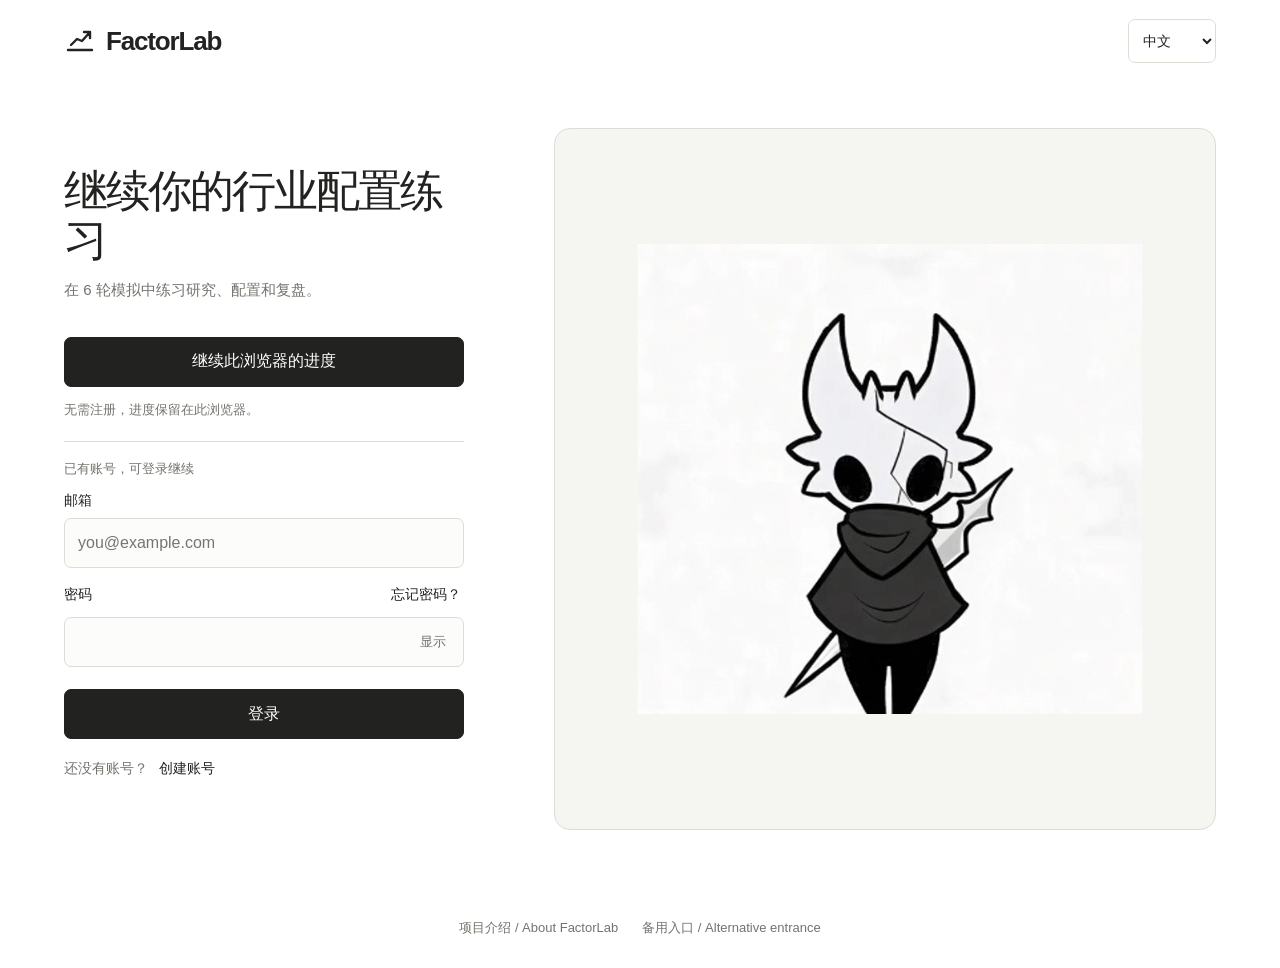
==== commit 4294c124: "Publish FactorLab research studio 1f4629bd4ea02c5c" ====
--- a/research-studio/index.html
+++ b/research-studio/index.html
@@ -1,32 +1,72 @@
 <!doctype html>
-<html lang="zh-CN" data-auth-pending>
+<html lang="zh-CN" data-type="software" data-auth-pending>
 <head>
   <meta charset="utf-8"><meta name="viewport" content="width=device-width,initial-scale=1"><meta name="color-scheme" content="light">
-  <title>FactorLab · 行业配置研究工作台</title><link rel="icon" href="data:,"><link rel="stylesheet" href="releases/f2bcaa1bc75da374/style.css"><link rel="stylesheet" href="releases/f2bcaa1bc75da374/quick-check.css"><link rel="stylesheet" href="releases/f2bcaa1bc75da374/accounts.css"><link rel="stylesheet" href="releases/f2bcaa1bc75da374/theme.css"><link rel="stylesheet" href="releases/f2bcaa1bc75da374/icon-atlas.css"><link rel="stylesheet" href="releases/f2bcaa1bc75da374/studio.css">
-  <script defer src="releases/f2bcaa1bc75da374/compat.js"></script><script defer src="releases/f2bcaa1bc75da374/vendor/supabase-2.118.0.js"></script><script defer src="releases/f2bcaa1bc75da374/cloud-config.js"></script><script defer src="releases/f2bcaa1bc75da374/cloud.js"></script><script defer src="releases/f2bcaa1bc75da374/shared/i18next.min.js"></script><script defer src="releases/f2bcaa1bc75da374/shared/simulation.js"></script><script defer src="releases/f2bcaa1bc75da374/shared/portfolio-ledger.js"></script><script defer src="releases/f2bcaa1bc75da374/shared/evidence-data.js"></script><script defer src="releases/f2bcaa1bc75da374/shared/i18n.js"></script><script defer src="releases/f2bcaa1bc75da374/shared/research.js"></script><script defer src="releases/f2bcaa1bc75da374/shared/research-tools.js"></script><script defer src="releases/f2bcaa1bc75da374/coach-stream.js"></script>
-  <script defer src="releases/f2bcaa1bc75da374/mascot.js"></script><script defer src="releases/f2bcaa1bc75da374/experience.js"></script><script defer src="releases/f2bcaa1bc75da374/icons.js"></script><script defer src="releases/f2bcaa1bc75da374/assistant.js"></script><script defer src="releases/f2bcaa1bc75da374/visuals.js"></script><script defer src="releases/f2bcaa1bc75da374/market-view.js"></script><script defer src="releases/f2bcaa1bc75da374/replay-data.js"></script><script defer src="releases/f2bcaa1bc75da374/replay.js"></script><script defer src="releases/f2bcaa1bc75da374/report.js"></script><script defer src="releases/f2bcaa1bc75da374/workspace.js"></script><script defer src="releases/f2bcaa1bc75da374/guidance.js"></script><script defer src="releases/f2bcaa1bc75da374/app.js"></script><script defer src="releases/f2bcaa1bc75da374/quick-check.js"></script><script defer src="releases/f2bcaa1bc75da374/accounts.js"></script><script defer src="releases/f2bcaa1bc75da374/studio.js"></script><script defer src="releases/f2bcaa1bc75da374/enhancements.js"></script>
-<meta name="factorlab-hosting" content="static"><meta name="factorlab-version" content="f2bcaa1bc75da374"><link rel="stylesheet" href="releases/f2bcaa1bc75da374/pages-update.css"><script defer src="releases/f2bcaa1bc75da374/pages-update.js"></script></head>
+  <meta name="description" content="研究行业证据、测试因子、调整配置，并复盘模拟结果。">
+  <meta name="page-type" content="software"><meta name="site-kind" content="software">
+  <title>FactorLab · 行业配置研究工作台</title><link rel="icon" href="data:,"><link rel="stylesheet" href="releases/1f4629bd4ea02c5c/studio-bundle.css">
+  <script defer data-sources="compat.js vendor/supabase-2.118.0.js cloud-config.js cloud.js shared/i18next.min.js shared/simulation.js shared/portfolio-ledger.js shared/evidence-data.js shared/i18n.js shared/research.js shared/research-tools.js coach-stream.js mascot.js experience.js icons.js assistant.js visuals.js market-view.js replay-data.js replay.js report.js workspace.js guide-content.js guidance.js companion-guide.js" src="releases/1f4629bd4ea02c5c/boot-core.js"></script>
+  <script defer src="releases/1f4629bd4ea02c5c/app.js"></script><script defer data-sources="quick-check.js accounts.js studio.js enhancements.js pages-update.js" src="releases/1f4629bd4ea02c5c/boot-ui.js"></script>
+<script>(function () {
+  'use strict';
+  const started = Date.now();
+  let failed = false, done = false, panel;
+  const isLogin = /\/login\.html$/.test(location.pathname);
+  const ready = () => isLogin ? window.FactorLabAuth?.ready : window.FactorLabAccounts?.ready && !document.documentElement.hasAttribute('data-auth-pending');
+  const alternate = location.hostname === 'factorlab-research.zhugeliang-7512.chatgpt.site'
+    ? 'https://zhugeliang7512-eng.github.io/factorlab/research-studio/'
+    : 'https://factorlab-research.zhugeliang-7512.chatgpt.site/research-studio/';
+  function show() {
+    if (done || panel || !document.body) return;
+    panel = document.createElement('section');
+    panel.id = 'startup-recovery';
+    panel.setAttribute('role', 'status');
+    panel.style.cssText = 'position:fixed;z-index:20000;bottom:16px;left:50%;transform:translateX(-50%);width:min(520px,calc(100% - 32px));box-sizing:border-box;padding:18px;background:#faf9f6;color:#252523;border:1px solid #d8d7d1;border-radius:12px;box-shadow:0 8px 30px #0002;font:14px/1.6 system-ui';
+    panel.style.setProperty('display', 'block', 'important');
+    panel.style.setProperty('visibility', 'visible', 'important');
+    const title = document.createElement('strong');
+    title.textContent = '连接较慢或部分内容未载入 / Loading interrupted';
+    const note = document.createElement('p');
+    note.textContent = '可重试加载，已有浏览器进度会保留。备用站点的浏览器存档独立。';
+    const links = document.createElement('div');
+    links.style.cssText = 'display:flex;gap:10px 20px;flex-wrap:wrap';
+    const retry = new URL(location.href); retry.searchParams.set('retry', String(Date.now()));
+    for (const [label, href] of [['重试 / Retry', retry.href], ['访客进入 / Guest', './?guest=1#/research'], ['项目介绍 / About', 'about.html'], ['备用站点 / Alternative', alternate + (isLogin ? 'login.html' : '?guest=1#/research')]]) {
+      const link = document.createElement('a'); link.textContent = label; link.href = href;
+      link.style.cssText = 'color:#814d68;min-height:36px;display:inline-flex;align-items:center;text-underline-offset:4px';
+      links.append(link);
+    }
+    panel.append(title, note, links); document.body.append(panel);
+  }
+  window.addEventListener('error', event => {
+    if (!done && (event.target?.tagName === 'SCRIPT' || event.target?.tagName === 'LINK' || event.error)) { failed = true; show(); }
+  }, true);
+  const timer = setInterval(() => {
+    if (ready()) { done = true; clearInterval(timer); panel?.remove(); }
+    else if (failed || Date.now() - started > 8000) show();
+  }, 200);
+  window.addEventListener('pagehide', () => clearInterval(timer), {once:true});
+})();
+</script><meta name="factorlab-hosting" content="static"><meta name="factorlab-version" content="1f4629bd4ea02c5c"></head>
 <body>
-<div id="auth-loading" role="status">正在连接 FactorLab… <a href="login.html">返回登录</a></div>
+<div id="auth-loading" role="status"><strong>FactorLab</strong><p>Read evidence. Make a decision. Review the result.</p><p lang="zh-CN">看证据，做配置，再复盘。</p><small>正在准备工作台 · Preparing your workspace</small> <a href="login.html">返回登录 / Sign in</a></div>
 <a class="skip" href="#workspace" data-i18n="skip">跳到工作区</a>
 <aside class="sidebar">
-  <a class="brand" href="./" aria-label="FactorLab"><span class="brand-mark" data-icon="chart-line-up"></span><span>FactorLab<span class="brand-caption">ALLOCATION STUDIO</span></span></a>
-  <div class="workspace-label"><span data-zh="研究工作区" data-en="WORKSPACE">研究工作区</span><span class="small-index">B / 01</span></div>
+  <a class="brand" href="about.html" aria-label="FactorLab"><span class="brand-mark" data-icon="chart-line-up"></span><span>FactorLab<span class="brand-caption">ALLOCATION STUDIO</span></span></a>
+  <a class="about-link" href="about.html">项目介绍 / About FactorLab</a><div class="workspace-label"><span data-zh="研究工作区" data-en="WORKSPACE">研究工作区</span><span class="small-index">B / 01</span></div>
   <nav class="rail" aria-label="Workspace">
     <button data-view="research" aria-current="page"><span data-icon="squares-four"></span><span data-zh="证据" data-en="Evidence">证据</span><span class="nav-index">01</span></button>
     <button data-view="portfolio"><span data-icon="sliders-horizontal"></span><span data-zh="配置决策" data-en="Allocation">配置决策</span><span class="nav-index">02</span></button>
     <button data-view="risk"><span data-icon="shield-check"></span><span data-zh="风险与归因" data-en="Risk & attribution">风险与归因</span><span class="nav-index">03</span></button>
     <button data-view="journal"><span data-icon="notebook"></span><span data-zh="决策复盘" data-en="Decision review">决策复盘</span><span class="nav-index">04</span></button>
   </nav>
-  <section class="workspace-companion"><div id="workspace-mascot" class="mascot-host"></div><span data-zh="研究伙伴" data-en="Research companion">研究伙伴</span></section>
-  <div class="sidebar-bottom"><button id="open-context" class="quiet"><span data-icon="book-open"></span><span data-zh="项目目标与资料来源" data-en="Scope & sources">项目目标与资料来源</span></button><div class="sandbox-label"><span class="status-dot"></span><span data-zh="合成数据教学沙盒" data-en="Synthetic learning sandbox">合成数据教学沙盒</span></div></div>
 </aside>
 <div class="app-shell">
-  <header class="topbar"><div class="breadcrumb"><span data-zh="行业配置" data-en="Sector allocation">行业配置</span><span class="slash">/</span><strong data-zh="研究工作台" data-en="Research studio">研究工作台</strong></div><div class="top-actions"><button id="open-assets" class="asset-trigger"><span data-zh="虚拟资产" data-en="Virtual assets">虚拟资产</span><strong id="asset-total">—</strong></button><span id="save-status" role="status"></span><button id="open-coach" class="coach-trigger"><span data-icon="sparkle"></span><span data-zh="AI 研究搭档" data-en="AI research partner">AI 研究搭档</span></button><button id="settings" class="icon-button" aria-label="设置 Settings"><span data-icon="gear-six"></span></button></div></header>
+  <header class="topbar"><div class="breadcrumb"><span data-zh="行业配置" data-en="Sector allocation">行业配置</span><span class="slash">/</span><strong data-zh="研究工作台" data-en="Research studio">研究工作台</strong></div><div class="top-actions"><button id="open-assets" class="asset-trigger"><span data-zh="虚拟资产" data-en="Virtual assets">虚拟资产</span><strong id="asset-total">—</strong></button><span id="save-status" role="status"></span><button id="open-coach" class="coach-trigger"><span data-icon="sparkle"></span><span data-zh="AI 研究搭档" data-en="AI research partner">AI 研究搭档</span></button><button id="open-context" type="button" class="icon-button scope-info" aria-haspopup="dialog" aria-label="项目目标与资料来源" title="项目目标与资料来源"><span class="info-mark" aria-hidden="true">i</span></button><button id="settings" class="icon-button" aria-label="设置 Settings"><span data-icon="gear-six"></span></button></div></header>
   <main id="workspace" tabindex="-1">
     <div id="companion-feedback" class="companion-feedback" role="status" hidden></div>
     <div id="notice" class="notice" role="status" hidden></div><div id="partner-task" class="partner-task" role="status" aria-live="polite"></div>
-    <aside id="coach-activity" class="coach-activity"><button id="mobile-coach" type="button" aria-label="打开 AI 研究搭档"></button><div class="coach-activity-copy" role="status"><strong id="coach-activity-label"></strong><p id="coach-activity-text"></p><small id="coach-activity-status"></small></div><button id="coach-activity-toggle" type="button" class="text-button"></button></aside>
+    <aside id="coach-activity" class="coach-activity"><button id="mobile-coach" type="button" aria-label="打开 AI 研究搭档"></button><div class="pet-bubble"><div class="coach-activity-copy" role="status"><strong id="coach-activity-label"></strong><p id="coach-activity-text"></p><small id="coach-activity-status"></small><button id="coach-activity-action" class="text-button" data-guide-action></button><details id="coach-activity-explanation" hidden><summary data-zh="操作反馈与 AI 补充" data-en="Action feedback & AI explanation">操作反馈与 AI 补充</summary><p id="coach-activity-detail"></p></details></div><button id="coach-activity-toggle" type="button" class="text-button"></button></div></aside>
     <div class="view-heading"><div><div class="eyebrow"><span class="accent-line"></span><span data-zh="FACTORLAB / 行业配置研究" data-en="FACTORLAB / SECTOR ALLOCATION">FACTORLAB / 行业配置研究</span></div><h1 id="view-title">行业研究</h1><p id="view-description" hidden></p></div><div class="clock"><span id="phase" class="phase"></span><strong id="day-count"></strong><small id="round-count"></small></div></div>
     <div class="rounds" id="rounds" aria-label="Round progress"></div>
     <section id="market-summary" hidden class="market-kpis" aria-label="Portfolio context">
@@ -49,7 +89,7 @@
       <section class="workspace-view" id="view-portfolio" data-view-panel="portfolio" hidden>
         <div class="allocation-layout">
           <section class="panel portfolio-panel" id="portfolio"><div class="panel-head"><div><span class="eyebrow" data-zh="1. 分配资金" data-en="01 / POSITION WEIGHTS">1. 分配资金</span><h2 data-i18n="portfolioTitle"></h2></div><span class="limit" data-i18n="cap"></span></div><div class="presets"><button data-preset="balanced" data-i18n="balanced"></button><button data-preset="defensive" data-i18n="defensive"></button><button data-preset="growth" data-i18n="growthStyle"></button></div><div class="allocation-dial" id="allocation-dial"></div><div class="allocation-toolbar"><span data-zh="当前 → 目标" data-en="Current → Target">当前 → 目标</span><button id="undo-allocation" class="text-button" disabled data-zh="撤销调整" data-en="Undo adjustment">撤销调整</button></div><div class="allocation" id="allocation"></div><div class="allocation-summary"><span data-i18n="total"></span><strong id="total"></strong><span id="cost-label" data-i18n="estimatedCost"></span><strong id="fee"></strong></div><p id="allocation-error" class="error" role="status"></p><details class="factor-details"><summary><span data-icon="factors" aria-hidden="true"></span><span data-i18n="factorsTitle"></span></summary><p class="footnote" data-i18n="factorsHint"></p><div id="factors"></div><button id="apply-factors" class="secondary wide" data-i18n="applyFactors"></button></details></section>
-          <section class="panel decision-panel"><h2 data-zh="确认配置" data-en="Confirm allocation">确认配置</h2><div class="allocation-help"><h3 data-zh="让 AI 帮你调配" data-en="Get allocation help">让 AI 帮你调配</h3><button data-allocation-help="explain" data-zh="解释我的配置" data-en="Explain my allocation">解释我的配置</button><button data-allocation-help="compare" data-zh="比较调整" data-en="Compare changes">比较调整</button><button data-allocation-help="draft" data-zh="帮我起草配置" data-en="Draft an allocation">帮我起草配置</button></div><details id="decision-notes" class="decision-notes"><summary data-zh="添加决策笔记（可选）" data-en="Add decision notes (optional)">添加决策笔记（可选）</summary><div class="cycle-judgment"><label for="cycle-judgment" data-zh="本轮周期判断（可选）" data-en="Current-cycle judgment (optional)">本轮周期判断（可选）</label><select id="cycle-judgment"><option value="insufficient" data-zh="证据不足 / 不判断" data-en="Insufficient evidence / no call">证据不足 / 不判断</option><option value="expansion" data-zh="扩张" data-en="Expansion">扩张</option><option value="overheating" data-zh="过热" data-en="Overheating">过热</option><option value="stagflation" data-zh="滞胀" data-en="Stagflation">滞胀</option><option value="recession" data-zh="衰退" data-en="Recession">衰退</option><option value="recovery" data-zh="复苏" data-en="Recovery">复苏</option></select><label for="counter-evidence" data-zh="一项反证：什么会推翻这个判断？" data-en="One counter-example: what would overturn this call?">一项反证：什么会推翻这个判断？</label><textarea id="counter-evidence" rows="2" maxlength="500" data-zh-placeholder="例如：订单没有转化为收入" data-en-placeholder="For example: orders do not convert into revenue"></textarea><p class="footnote" data-zh="提交前不显示模型周期标签；提交后在复盘对照当时判断。" data-en="The model cycle stays hidden before submission and is compared in the review.">提交前不显示模型周期标签；提交后在复盘对照当时判断。</p></div><div class="forecast-row"><label for="forecast" data-i18n="forecastTitle"></label><select id="forecast"><option value="up" data-i18n="forecastUp"></option><option value="flat" data-i18n="forecastFlat"></option><option value="down" data-i18n="forecastDown"></option></select></div><div id="decision-citations" class="decision-citations"></div><label for="reason" data-i18n="reasonTitle"></label><select id="reason"><option value="" data-i18n="reasonChoose"></option><option value="evidence" data-i18n="reasonEvidence"></option><option value="risk" data-i18n="reasonRisk"></option><option value="anchor" data-i18n="reasonAnchor"></option><option value="valuation" data-i18n="reasonValuation"></option></select><textarea id="note" rows="3" maxlength="180" data-i18n-placeholder="notePlaceholder"></textarea><label for="falsifier-if">什么情况出现时，你会重新考虑这个判断？</label><textarea id="falsifier-if" rows="3" maxlength="500" aria-describedby="falsifier-hint"></textarea><p id="falsifier-hint" class="footnote" data-zh="留给复盘时参考。" data-en="Keep a note for your review.">留给复盘时参考。</p></details><div id="step-feedback-bar" class="step-feedback-bar" role="status" aria-live="polite"></div><button id="confirm" class="primary wide" aria-describedby="step-feedback-bar" data-i18n="confirm"></button><div class="simulation-controls" id="simulation-controls" hidden><div class="sim-track"><span id="sim-progress"></span></div><p id="simulation-message"></p><div><button id="pause-play" data-i18n="pauseAnimation"></button><button id="fast-forward" class="primary" data-i18n="fastForward"></button></div></div></section>
+          <section class="panel decision-panel"><h2 data-zh="确认配置" data-en="Confirm allocation">确认配置</h2><div class="allocation-help"><h3 data-zh="让 AI 帮你调配" data-en="Get allocation help">让 AI 帮你调配</h3><button data-allocation-help="explain" data-zh="解释我的配置" data-en="Explain my allocation">解释我的配置</button><button data-allocation-help="compare" data-zh="比较调整" data-en="Compare changes">比较调整</button><button data-allocation-help="draft" data-zh="帮我起草配置" data-en="Draft an allocation">帮我起草配置</button></div><details id="decision-notes" class="decision-notes"><summary data-zh="添加决策笔记（可选）" data-en="Add decision notes (optional)">添加决策笔记（可选）</summary><div class="cycle-judgment"><label for="cycle-judgment" data-zh="本轮周期判断（可选）" data-en="Current-cycle judgment (optional)">本轮周期判断（可选）</label><select id="cycle-judgment"><option value="insufficient" data-zh="证据不足 / 不判断" data-en="Insufficient evidence / no call">证据不足 / 不判断</option><option value="expansion" data-zh="扩张" data-en="Expansion">扩张</option><option value="overheating" data-zh="过热" data-en="Overheating">过热</option><option value="stagflation" data-zh="滞胀" data-en="Stagflation">滞胀</option><option value="recession" data-zh="衰退" data-en="Recession">衰退</option><option value="recovery" data-zh="复苏" data-en="Recovery">复苏</option></select><label for="counter-evidence" data-zh="一项反证：什么会推翻这个判断？" data-en="One counter-example: what would overturn this call?">一项反证：什么会推翻这个判断？</label><textarea id="counter-evidence" rows="2" maxlength="500" data-zh-placeholder="例如：订单没有转化为收入" data-en-placeholder="For example: orders do not convert into revenue"></textarea><p class="footnote" data-zh="提交前不显示模型周期标签；提交后在复盘对照当时判断。" data-en="The model cycle stays hidden before submission and is compared in the review.">提交前不显示模型周期标签；提交后在复盘对照当时判断。</p></div><div class="forecast-row"><label for="forecast" data-i18n="forecastTitle"></label><select id="forecast"><option value="up" data-i18n="forecastUp"></option><option value="flat" data-i18n="forecastFlat"></option><option value="down" data-i18n="forecastDown"></option></select></div><div id="decision-citations" class="decision-citations"></div><label for="reason" data-i18n="reasonTitle"></label><select id="reason"><option value="" data-i18n="reasonChoose"></option><option value="evidence" data-i18n="reasonEvidence"></option><option value="risk" data-i18n="reasonRisk"></option><option value="anchor" data-i18n="reasonAnchor"></option><option value="valuation" data-i18n="reasonValuation"></option></select><textarea id="note" rows="3" maxlength="180" data-i18n-placeholder="notePlaceholder"></textarea><label for="falsifier-if">什么情况出现时，你会重新考虑这个判断？</label><textarea id="falsifier-if" rows="3" maxlength="500" aria-describedby="falsifier-hint"></textarea><p id="falsifier-hint" class="footnote" data-zh="留给复盘时参考。" data-en="Keep a note for your review.">留给复盘时参考。</p></details><div id="step-feedback-bar" class="step-feedback-bar" role="status" aria-live="polite"></div><p class="allocation-baseline" data-zh="初始比例是教学基线。请根据证据决定保留或调整。" data-en="The initial weights are a teaching baseline. Use evidence to decide whether to keep or change them.">初始比例是教学基线。请根据证据决定保留或调整。</p><button id="confirm" class="primary wide" aria-describedby="step-feedback-bar" data-i18n="confirm"></button><div class="simulation-controls" id="simulation-controls" hidden><div class="sim-track"><span id="sim-progress"></span></div><p id="simulation-message"></p><div><button id="pause-play" data-i18n="pauseAnimation"></button><button id="fast-forward" class="primary" data-i18n="fastForward"></button></div></div></section>
         </div>
         <section id="securities-allocation" class="panel"></section>
       </section>
@@ -60,8 +100,44 @@
     <footer><span data-zh="合成教学数据 · 不代表真实市场表现" data-en="Synthetic educational data · Not empirical market evidence">合成教学数据 · 不代表真实市场表现</span><a href="previous/" id="design-link"><span data-zh="上一版 · 10月13日" data-en="Previous version · Oct 13">上一版 · 10月13日</span><span data-icon="arrow-up-right"></span></a></footer>
   </main>
 </div>
-<dialog id="coach-drawer" class="coach-drawer"><div class="drawer-top"><div><h2 data-i18n="coachTitle"></h2></div><button id="expand-coach" class="icon-button" aria-label="展开 Expand">↗</button><button id="close-coach" class="icon-button" aria-label="关闭 Close"><span data-icon="x"></span></button></div><div class="coach-panel"><div class="coach-state"><span data-icon="sparkle"></span><small id="coach-mode"></small></div><div id="coach-scroll" class="coach-scroll"><section class="coach-companion"><div id="coach-mascot" class="mascot-host"></div><p data-zh="看懂持仓，比较调整。" data-en="Understand holdings. Compare changes.">看懂持仓，比较调整。</p></section><label class="partner-focus"><input id="partner-focus" type="checkbox"><span data-zh="专注模式" data-en="Focus mode">专注模式</span></label><details class="chat-guidance"><summary data-zh="使用提示" data-en="Help">使用提示</summary><p class="coach-intro" data-i18n="coachIntro"></p><ul id="partner-reminders" class="partner-reminders"></ul></details><div id="chat-attachments" class="chat-attachments"></div><div id="messages" class="messages" aria-live="polite"></div><div class="quick-questions"><button data-question="macro" data-i18n="questionMacro"></button><button data-question="risk" data-i18n="questionRisk"></button><button data-question="review" data-i18n="questionReview"></button></div></div><form id="coach-form"><label class="sr-only" for="question" data-i18n="questionLabel"></label><textarea id="question" maxlength="600" rows="3" enterkeyhint="send" aria-describedby="composer-shortcuts" data-i18n-placeholder="questionPlaceholder"></textarea><p id="composer-shortcuts" class="footnote" data-zh="Enter 发送，Shift + Enter 换行" data-en="Enter to send, Shift + Enter for a new line">Enter 发送，Shift + Enter 换行</p><div class="chat-actions"><button type="button" id="stop-coach" hidden data-zh="停止" data-en="Stop">停止</button><button type="button" id="retry-coach" data-zh="重试" data-en="Retry">重试</button><button type="submit" id="ask" class="primary"><span data-i18n="send"></span><span data-icon="arrow-up"></span></button></div></form></div></dialog>
-<dialog id="settings-dialog"><div class="panel-head"><h2 data-i18n="settings"></h2><button id="close-settings" class="icon-button" aria-label="关闭 Close"><span data-icon="x"></span></button></div><label for="language" data-i18n="language"></label><select id="language"><option value="zh-CN">简体中文</option><option value="en">English</option></select><p class="footnote" data-i18n="languageHint"></p><label class="motion-setting"><input id="character-motion" type="checkbox" checked><span data-zh="角色动效" data-en="Character motion">角色动效</span></label><p class="footnote" data-zh="关闭动效后仍保留文字提示；同时遵循系统减少动态效果设置。" data-en="Respects reduced motion. All text feedback remains available when disabled.">关闭动效后仍保留文字提示；同时遵循系统减少动态效果设置。</p><label for="speed" data-i18n="speed"></label><select id="speed"><option value="180" data-i18n="speedNormal"></option><option value="60" data-i18n="speedFast"></option></select><div class="settings-actions"><button id="save-now"><span data-icon="save" aria-hidden="true"></span><span data-i18n="saveNow"></span></button><label class="file-button"><span data-i18n="importSave"></span><input id="import-save" type="file" accept=".json,application/json"></label><button id="new-game" data-i18n="newGame"></button></div><a href="previous/" data-zh="打开 10月13日归档版本" data-en="Open the Oct 13 archived version">打开 10月13日归档版本</a></dialog>
+<button id="pet-dock" type="button" hidden aria-label="桌宠"></button>
+<dialog id="coach-drawer" class="coach-drawer" aria-labelledby="coach-title">
+  <div class="drawer-top">
+    <h2 id="coach-title" data-i18n="coachTitle"></h2>
+    <div class="coach-toolbar">
+      <details id="coach-help" class="coach-help">
+        <summary class="info-control"><span class="info-mark" aria-hidden="true">i</span><span class="sr-only" data-zh="助手状态与快捷键" data-en="Assistant status and shortcuts">助手状态与快捷键</span></summary>
+        <div class="coach-help-panel">
+          <small id="coach-mode" role="status"></small>
+          <p id="composer-shortcuts" data-zh="Enter 发送 · Shift + Enter 换行" data-en="Enter to send · Shift + Enter for a new line">Enter 发送 · Shift + Enter 换行</p>
+          <label class="partner-focus"><input id="partner-focus" type="checkbox"><span data-zh="专注模式" data-en="Focus mode">专注模式</span></label>
+          <ul id="partner-reminders" class="partner-reminders"></ul>
+        </div>
+      </details>
+      <button id="expand-coach" class="icon-button" type="button" aria-label="展开 Expand">↗</button>
+      <button id="close-coach" class="icon-button" type="button" aria-label="关闭 Close"><span data-icon="x"></span></button>
+    </div>
+  </div>
+  <div id="coach-alert" class="coach-alert" role="status" hidden></div>
+  <div class="coach-panel">
+    <div id="coach-scroll" class="coach-scroll">
+      <div id="coach-current-guide" class="coach-current-guide"></div><div id="coach-empty" class="coach-empty"><div id="coach-mascot" class="mascot-host"></div></div>
+      <div id="chat-attachments" class="chat-attachments"></div>
+      <div id="messages" class="messages" aria-live="polite"></div>
+      <div class="quick-questions"><button data-question="macro" data-i18n="questionMacro"></button><button data-question="risk" data-i18n="questionRisk"></button><button data-question="review" data-i18n="questionReview"></button></div>
+    </div>
+    <form id="coach-form">
+      <label class="sr-only" for="question" data-i18n="questionLabel"></label>
+      <textarea id="question" maxlength="600" rows="3" enterkeyhint="send" aria-describedby="composer-shortcuts"></textarea>
+      <div class="chat-actions">
+        <button type="button" id="stop-coach" hidden data-zh="停止" data-en="Stop">停止</button>
+        <button type="button" id="retry-coach" hidden data-zh="重试" data-en="Retry">重试</button>
+        <button type="submit" id="ask" class="primary"><span data-i18n="send"></span><span data-icon="arrow-up" aria-hidden="true"></span></button>
+      </div>
+    </form>
+  </div>
+</dialog>
+<dialog id="settings-dialog"><p><a class="intro-return" href="about.html">项目介绍 / About FactorLab</a></p><div class="panel-head"><h2 data-i18n="settings"></h2><button id="close-settings" class="icon-button" aria-label="关闭 Close"><span data-icon="x"></span></button></div><label for="language" data-i18n="language"></label><select id="language"><option value="zh-CN">简体中文</option><option value="en">English</option></select><p class="footnote" data-i18n="languageHint"></p><div class="pet-setting"><span id="pet-preview" aria-hidden="true"></span><div><label for="research-pet" data-zh="桌宠" data-en="Companion">桌宠</label><select id="research-pet"><option value="knight" data-zh="空洞骑士" data-en="Hollow Knight">空洞骑士</option><option value="kurumi" data-zh="久留美" data-en="Kurumi">久留美</option></select></div></div><label class="motion-setting"><input id="character-motion" type="checkbox" checked><span data-zh="角色动效" data-en="Character motion">角色动效</span></label><p class="footnote" data-zh="关闭动效后仍保留文字提示；同时遵循系统减少动态效果设置。" data-en="Respects reduced motion. All text feedback remains available when disabled.">关闭动效后仍保留文字提示；同时遵循系统减少动态效果设置。</p><div class="guide-setting"><button id="replay-opening" type="button" data-zh="重播吉祥物开场" data-en="Replay companion introduction">重播吉祥物开场</button><label class="motion-setting"><input id="guide-audio-enabled" type="checkbox" checked><span data-zh="关键提示语音" data-en="Speak key updates">关键提示语音</span></label></div><label for="speed" data-i18n="speed"></label><select id="speed"><option value="180" data-i18n="speedNormal"></option><option value="60" data-i18n="speedFast"></option></select><div class="settings-actions"><button id="save-now"><span data-icon="save" aria-hidden="true"></span><span data-i18n="saveNow"></span></button><label class="file-button"><span data-i18n="importSave"></span><input id="import-save" type="file" accept=".json,application/json"></label><button id="new-game" data-i18n="newGame"></button></div><a href="previous/" data-zh="打开 10月13日归档版本" data-en="Open the Oct 13 archived version">打开 10月13日归档版本</a></dialog>
 <dialog id="new-dialog"><h2 data-i18n="newGame"></h2><p data-i18n="newGameHint"></p><p class="footnote" data-zh="新练习由系统在基准、压力、复苏三种开局中均衡分配；同一局内固定情景和种子。" data-en="A new practice is assigned across baseline, stress and recovery; scenario and seed stay fixed within the campaign.">新练习由系统在基准、压力、复苏三种开局中均衡分配；同一局内固定情景和种子。</p><div class="dialog-actions"><button id="cancel-new" data-i18n="cancel"></button><button id="start-new" class="primary" data-i18n="startNew"></button></div></dialog>
 <dialog id="method-dialog"><div class="panel-head"><h2 data-i18n="methodTitle"></h2><button id="close-method" class="icon-button" aria-label="关闭 Close"><span data-icon="x"></span></button></div><p data-i18n="modelDescription"></p><details class="supporting-detail"><summary data-zh="完整计算口径" data-en="Full methodology">完整计算口径</summary><p data-i18n="transmission"></p><p data-i18n="feesDescription"></p><p data-i18n="factorDescription"></p><p data-i18n="forecastDescription"></p><p data-i18n="riskFrequency"></p><p data-i18n="benchmarkDescription"></p></details></dialog>
 <dialog id="course-context" class="context-dialog"><div class="panel-head"><h2 data-zh="项目目标与资料来源" data-en="Research scope & sources">项目目标与资料来源</h2><button id="close-context" class="icon-button" aria-label="关闭 Close"><span data-icon="x"></span></button></div><span class="source-tag" data-zh="课程子项目 B" data-en="COURSE SUBPROJECT B">课程子项目 B</span><h3 data-zh="高端制造与尖端科技行业配置" data-en="Allocation across manufacturing and frontier technology">高端制造与尖端科技行业配置</h3><p data-zh="用行业周期、多因子、回测和因子功效，比较长期定位与短期调整。" data-en="Study long-term positioning and tactical allocation using factors backtests efficacy tests and sector-cycle evidence">用行业周期、多因子、回测和因子功效，比较长期定位与短期调整。</p><div class="boundary-grid"><div><h3 data-zh="数据来源" data-en="Data sources">数据来源</h3><p data-zh="模拟价格、宏观指标和回测样本均为合成数据，不能证明真实市场收益。" data-en="Simulated prices macro indicators and backtest samples cannot establish real-world returns">模拟价格、宏观指标和回测样本均为合成数据，不能证明真实市场收益。</p></div><div><h3 data-zh="判断的边界" data-en="Judgment & forecast">判断的边界</h3><p data-zh="个人预判和 AI 分析是观点，不能当作事实或交易指令。" data-en="Your forecasts and AI analysis are opinions They are not observed facts or trade instructions">个人预判和 AI 分析是观点，不能当作事实或交易指令。</p></div></div><h3 data-zh="伙伴业务背景" data-en="Partner context">伙伴业务背景</h3><p data-zh="参考课程所述证券研究与风险管理场景组织证据；费用和仓位限制为教学假设，不代表机构建议或真实合作。" data-en="The workflow reflects securities research and risk management Costs and position limits are teaching assumptions No institutional endorsement is implied">参考课程所述证券研究与风险管理场景组织证据；费用和仓位限制为教学假设，不代表机构建议或真实合作。</p><h3 data-zh="独立历史案例" data-en="Separate historical case sources">独立历史案例</h3><p data-zh="2024 年半导体案例用于行业周期分析，与合成沙盒分开展示。" data-en="The 2024 semiconductor case provides cycle-analysis material separately from the synthetic sandbox">2024 年半导体案例用于行业周期分析，与合成沙盒分开展示。</p><a target="_blank" rel="noopener noreferrer" href="https://www.nist.gov/news-events/news/2024/02/biden-harris-administration-announces-preliminary-terms-globalfoundries">NIST · GlobalFoundries · 2024-02-19</a><a target="_blank" rel="noopener noreferrer" href="https://investors.micron.com/news/press-release/2024/Micron-Technology-Inc--Reports-Results-for-the-Second-Quarter-of-Fiscal-2024-03-20-2024/default.aspx">Micron · FY2024 Q2 · 2024-03-20</a></dialog>
--- a/research-studio/releases/1f4629bd4ea02c5c/studio-bundle.css
+++ b/research-studio/releases/1f4629bd4ea02c5c/studio-bundle.css
@@ -0,0 +1,857 @@
+@charset "UTF-8";
+:root{--paper:#fafafa;--surface:#fff;--ink:#20201e;--muted:#656561;--line:#e8e8e5;--accent:#c74618;--orange:#f1662d;--tint:#fff2e9;--negative:#b73535;--positive:#3c6251;--radius:16px;--sidebar:216px;--ease:cubic-bezier(.22,1,.36,1);color-scheme:light;font-synthesis:none}
+*{box-sizing:border-box}html{scroll-behavior:smooth;scroll-padding-top:88px}body{margin:0;background:var(--paper);color:var(--ink);font-family:"Segoe UI Variable Text","Segoe UI","Microsoft YaHei","PingFang SC",sans-serif;font-size:16px;line-height:1.55;font-variant-numeric:tabular-nums}h1,h2,h3,p{margin:0}h1{font-size:32px;font-weight:650;letter-spacing:-1px;line-height:1.25}h2{font-size:19px;font-weight:650;line-height:1.4;letter-spacing:-.3px}h3{font-size:16px;font-weight:600;line-height:1.5}a{color:inherit;text-decoration:none}button,input,select,textarea{font:inherit;color:inherit}button,a,summary,input,select,textarea{-webkit-tap-highlight-color:transparent}button{border:1px solid var(--line);background:#fff;border-radius:9px;min-height:42px;padding:9px 15px;display:inline-flex;justify-content:center;align-items:center;gap:9px;font-size:14px;font-weight:550;cursor:pointer;transition:transform 150ms var(--ease),background-color 160ms,border-color 160ms,box-shadow 160ms,color 160ms;touch-action:manipulation}button:hover:not(:disabled){background:#f2f2ef;border-color:#cdcdc7;transform:translateY(-1px) scale(1.015)}button:active:not(:disabled){transform:scale(.975)}button:disabled{opacity:.45;cursor:not-allowed}button:focus-visible,a:focus-visible,input:focus-visible,select:focus-visible,textarea:focus-visible,summary:focus-visible{outline:3px solid #f1662d77;outline-offset:3px}button svg,a svg{flex:none}.primary{background:var(--accent);color:#fff;border-color:var(--accent)}.primary:hover:not(:disabled){background:#ac3810;border-color:#ac3810;box-shadow:0 5px 15px #c746181e}.secondary{background:#fff;color:var(--ink);border-color:#d8d8d3}.quiet,.text-button{background:transparent;border-color:transparent}.text-button{color:var(--accent);padding:6px 0;min-height:36px}.text-button:hover:not(:disabled){border-color:transparent;background:transparent;color:#9f3813}.icon-button{padding:0;width:42px;min-width:42px}.wide{width:100%}[hidden]{display:none!important}[data-icon]{display:inline-flex;width:21px;height:21px;align-items:center;justify-content:center;flex:none}[data-icon] svg{width:100%;height:100%;fill:currentColor}.sr-only{position:absolute;width:1px;height:1px;padding:0;margin:-1px;overflow:hidden;clip:rect(0,0,0,0);white-space:nowrap;border:0}.skip{position:fixed;top:-100px;left:230px;padding:12px 20px;z-index:100;background:#20201e;color:#fff}.skip:focus{top:10px}.eyebrow{font-size:12px;letter-spacing:.08em;font-weight:600;color:var(--muted);display:flex;align-items:center;gap:8px}.accent-line{display:inline-block;background:var(--orange);width:20px;height:3px;border-radius:2px}.source-tag{display:inline-flex;font-size:12px;line-height:1.4;font-weight:550;padding:4px 8px;background:#f3f3ef;border-radius:5px;color:#60605a;white-space:nowrap}.footnote{font-size:14px;line-height:1.65;color:var(--muted)}.positive{color:var(--positive)}.negative,.error{color:var(--negative)}.error{font-size:14px;min-height:0}.error:empty{display:none}
+.sidebar{position:fixed;inset:0 auto 0 0;width:var(--sidebar);background:#fff;border-right:1px solid var(--line);display:flex;flex-direction:column;z-index:30;padding:0 16px}.brand{height:80px;display:flex;align-items:center;gap:10px;padding:0 8px;font-size:24px;font-weight:720;letter-spacing:-.9px;view-transition-name:brand}.brand-mark{width:34px;height:34px;color:var(--accent);background:var(--tint);border-radius:10px;padding:6px}.brand-caption{display:block;font-size:9px;letter-spacing:1.4px;font-weight:600;color:#77776e;margin-top:-3px}.workspace-label{display:flex;justify-content:space-between;margin:27px 12px 12px;color:#797970;font-size:12px;font-weight:600;letter-spacing:.04em}.small-index{font-size:11px;color:#9c9c92}.rail{display:grid;gap:6px}.rail button{position:relative;justify-content:flex-start;border-color:transparent;min-height:48px;padding:10px 12px;font-size:14px;color:#61615b;gap:12px;isolation:isolate}.rail button:hover{background:#f5f5f2;transform:translateX(2px)}.rail button[aria-current=page]{background:#242422;color:white;box-shadow:0 3px 8px #0000000a}.rail button[aria-current=page]:before{content:"";position:absolute;width:3px;height:18px;background:var(--orange);left:-17px;border-radius:0 3px 3px 0}.rail button[aria-current=page] [data-icon]{color:#ffa070}.nav-index{margin-left:auto;font-size:11px;opacity:.55}.sidebar-project{margin:35px 12px 20px;border-top:1px solid var(--line);padding-top:23px}.project-symbol{color:#adad9f;margin-bottom:12px}.sidebar-project h2{font-size:24px;line-height:1.5;margin:8px 0 10px;white-space:pre-line;letter-spacing:-.6px}.sidebar-project p{font-size:13px;line-height:1.9;white-space:pre-line;color:#78786f}.sidebar-bottom{margin-top:auto;padding:18px 0 24px}.sidebar-bottom button{padding:9px 10px;justify-content:flex-start;min-height:42px;font-size:13px}.sandbox-label{display:flex;align-items:center;gap:7px;margin:15px 12px 0;font-size:11px;color:#858579}.status-dot{width:6px;height:6px;background:var(--orange);border-radius:50%;display:block}.app-shell{margin-left:var(--sidebar);min-width:0}.topbar{height:68px;background:#fff;border-bottom:1px solid var(--line);padding:0 32px;display:flex;align-items:center;justify-content:space-between;gap:15px;position:sticky;top:0;z-index:25;view-transition-name:topbar}.breadcrumb{display:flex;align-items:center;gap:14px;font-size:14px;white-space:nowrap;color:#7a7a72}.breadcrumb strong{font-weight:500;color:#34342e}.slash{color:#c4c4bd}.top-actions{display:flex;align-items:center;gap:12px}.top-actions>span{font-size:12px;color:#7b7b72}.coach-trigger{background:#fff8f4;border-color:#f6ddd0;font-size:13px}.coach-trigger [data-icon]{color:var(--accent);width:18px;height:18px}.top-actions>.icon-button{border-color:transparent}.top-actions>.icon-button [data-icon]{color:#73736b}main{max-width:1620px;margin:0 auto;padding:26px 32px 0;min-width:0}.view-heading{display:flex;justify-content:space-between;gap:24px;margin-bottom:20px}.view-heading h1{margin:7px 0 6px}.view-heading p{font-size:14px;color:var(--muted);max-width:750px}.clock{text-align:right;min-width:122px;padding-top:3px}.clock>strong{display:block;font-size:21px;line-height:1.5;font-weight:600;margin:3px 0}.clock>small{display:block;font-size:12px;color:var(--muted)}.phase{font-size:12px;background:var(--tint);color:var(--accent);padding:4px 8px;border-radius:5px}.rounds{display:grid;grid-template-columns:repeat(6,minmax(0,1fr));gap:8px;margin-bottom:20px;view-transition-name:rounds}.round-item{position:relative;display:flex;gap:7px;border-top:2px solid #e4e4dd;padding-top:7px;font-size:11px;color:#7c7c72;min-width:0;transition:border-color .25s,color .25s}.round-item b{font-weight:600;white-space:nowrap}.round-item span{white-space:nowrap;overflow:hidden;text-overflow:ellipsis}.round-item.active{color:var(--accent);border-color:var(--orange)}.round-item.done{border-color:#83837b}.market-kpis{display:grid;grid-template-columns:1.1fr 1fr 1fr .8fr;border-top:1px solid var(--line);border-bottom:1px solid var(--line);padding:16px 0;margin-bottom:20px;view-transition-name:portfolio-summary}.market-kpis>div{padding:0 22px;border-left:1px solid var(--line);min-width:0}.market-kpis>div:first-child{padding-left:0;border-left:0}.market-kpis>div>span{font-size:13px;color:var(--muted)}.market-kpis strong{display:block;font-size:29px;font-weight:580;letter-spacing:-1px;line-height:1.5;white-space:nowrap}.market-kpis small{font-size:11px;color:#77776f;display:block}.metric-value{display:flex;align-items:center;gap:10px}.metric-value small{font-size:12px;border-radius:5px;background:#f1f6f2;padding:3px 6px}.market-kpis .context-tag{align-self:center}.context-tag .source-tag{color:var(--accent);background:var(--tint);font-size:11px}.context-tag p{font-size:12px;color:#808073;margin-top:8px}.workspace-view{min-width:0}.view-stack{view-transition-name:workspace}.panel{background:#fff;border:1px solid var(--line);border-radius:var(--radius);padding:21px;min-width:0;transition:border-color 180ms,box-shadow 180ms}.panel:hover{border-color:#deded8}.panel-head{display:flex;align-items:center;justify-content:space-between;gap:14px;margin-bottom:15px}.panel-head h2{font-size:17px}.panel-head small{font-size:12px;color:var(--muted)}.panel-head [data-icon]{color:#8b8b7f}.panel-head>.eyebrow{margin-bottom:6px}.macro-strip{display:grid;grid-template-columns:repeat(6,minmax(0,1fr));border:1px solid var(--line);background:#fff;border-radius:12px;padding:15px 0;margin-bottom:18px}.macro-metric{border-left:1px solid var(--line);padding:0 17px;min-width:0}.macro-metric:first-child{border-left:0}.macro-metric>span{font-size:12px;color:var(--muted);display:block}.macro-metric strong{font-size:23px;font-weight:550;line-height:1.4;display:block;letter-spacing:-.5px}.macro-metric small{font-size:11px;color:#87877c;letter-spacing:0;font-weight:400;margin-left:3px}.micro-track{height:2px;background:#f0f0e8;margin-top:7px;overflow:hidden;border-radius:2px}.micro-track i{display:block;height:100%;background:#e68b62;transition:width .25s var(--ease)}.research-grid{display:grid;grid-template-columns:minmax(0,1fr) 290px;gap:18px}.research-main,.research-aside{display:grid;align-content:start;gap:18px}.market-panel{view-transition-name:market-card}.cycle{color:var(--accent);background:var(--tint);font-size:12px;padding:4px 8px;border-radius:5px}.chart{height:178px;position:relative;margin:0 -6px}.chart svg{width:100%;height:100%;overflow:visible}.chart svg text{font-family:inherit;fill:#76766d;font-size:14px}.chart svg polyline{transition:stroke .2s}.empty-chart{position:absolute;inset:30px 0 20px;display:flex;align-items:center;justify-content:center;text-align:center;padding:25px;font-size:14px;color:#76766b;background:linear-gradient(transparent,#ffffffec,transparent)}.chart-legend{display:flex;align-items:center;justify-content:center;gap:19px;font-size:11px;color:#737367;margin-top:8px;flex-wrap:wrap}.legend{display:flex;align-items:center;gap:7px}.legend:before{content:"";height:2px;width:17px;background:var(--orange)}.benchmark-line:before{background:#8d8d85}.anchor-line:before{background:#242422}.heatmap{display:grid;grid-template-columns:repeat(5,minmax(0,1fr));gap:7px;margin-top:20px}.sector-tile{border-left:2px solid #c7c7bf;padding:0 9px;transition:background-color .2s,transform .2s;min-width:0}.sector-tile>span{display:block;font-size:12px;color:#757569;white-space:nowrap}.sector-tile>strong{display:block;font-size:18px;font-weight:550;letter-spacing:-.4px}.sector-tile>small{font-size:11px;color:#838376}.sector-tile.up{border-color:#748e7f}.sector-tile.down{border-color:#c8837f}.sector-tile.up strong{color:var(--positive)}.sector-tile.down strong{color:var(--negative)}.sector-tile:hover{transform:translateY(-2px);background:#f7f7f3}.thesis-panel h2{font-size:17px}.cycle-evidence,.cycle-inference{font-size:14px;line-height:1.75}.cycle-inference{margin-top:14px;border-top:1px solid var(--line);padding-top:14px;color:#727265}.cycle-row{margin:9px 0}.cycle-row strong{font-weight:600}.cycle-row small{font-size:12px;display:block;color:var(--muted)}.next-action{padding:22px;border:1px solid #f5d5c5;background:linear-gradient(135deg,#fff8f2,#fffdfb);border-radius:var(--radius)}.step-kicker{font-size:11px;letter-spacing:.06em;color:var(--accent)}.next-action h2{margin:8px 0;font-size:19px}.next-action p{font-size:14px;color:#80705f;line-height:1.8;margin-bottom:15px}.next-action button{width:100%;justify-content:space-between;margin-top:9px}.next-action button [data-icon]{width:17px;height:17px}.evidence-grid{display:grid;grid-template-columns:repeat(3,minmax(0,1fr));gap:9px}.evidence-button{display:block;text-align:left;font-weight:400;padding:11px 12px;min-height:75px;background:#fcfcfa;border-radius:9px}.evidence-button small{display:block;font-size:11px;color:#848476;margin-bottom:5px}.evidence-button strong{font-size:14px;font-weight:550;display:block}.evidence-button.read{border-color:#dfb59c;background:#fff7f1}.evidence-button[aria-expanded=true]{border-color:var(--accent)}.evidence-detail{margin-top:12px;background:#fff8f2;border-left:2px solid var(--orange);padding:12px 15px;font-size:16px;line-height:1.7}.event-row{display:flex;gap:13px;margin-top:14px;font-size:14px;line-height:1.7}.event-index{width:28px;height:28px;border-radius:7px;display:grid;place-items:center;flex:none;background:#f3f3ee;font-size:12px;color:#777769}.event-meta{display:flex;justify-content:space-between;gap:12px;font-size:11px;color:#838375;margin-bottom:3px}.event-meta b{color:var(--accent);font-weight:500}.event-row h3{font-size:15px;margin-bottom:5px}.event-row p{color:#6c6c5f;font-size:14px;line-height:1.75}.events>details{margin-top:12px;font-size:14px}.events>details>summary{cursor:pointer;color:var(--muted)}.event-control{display:flex;align-items:center;justify-content:space-between;gap:18px;border-top:1px solid var(--line);padding-top:16px;margin-top:18px}.event-control p{font-size:14px;color:var(--muted)}.event-control button{flex:none}.allocation-layout{display:grid;grid-template-columns:minmax(0,1.15fr) minmax(0,1fr);gap:22px}.portfolio-panel .panel-head h2{margin-top:6px;font-size:22px}.limit{color:#737366;font-size:12px}.presets{display:grid;grid-template-columns:repeat(3,minmax(0,1fr));padding:4px;background:#f5f5f1;border-radius:10px;margin:18px 0 22px;gap:4px}.presets button{background:transparent;border-color:transparent;min-height:35px;font-size:14px}.presets button:hover{background:#fff}.presets button[aria-pressed=true],.presets button.active{background:#fff;border-color:#e5e5db;box-shadow:0 2px 3px #00000005}.allocation-row{display:grid;grid-template-columns:minmax(0,1fr) 55px 88px;align-items:center;gap:14px;padding:12px 0;border-bottom:1px solid #f0f0eb;min-height:62px}.allocation-row label{display:flex;align-items:center;gap:11px;font-size:16px}.allocation-row label:before{content:"";width:8px;height:8px;border-radius:50%;background:var(--sector-color);flex:none}.allocation-row>small{text-align:right;color:#848473;font-size:12px}.allocation-input{position:relative}.allocation-input input{min-height:38px;padding:7px 22px 7px 10px;text-align:right;font-size:16px}.allocation-input:after{content:"%";position:absolute;right:10px;top:10px;font-size:12px;color:#959583}.allocation-summary{display:grid;grid-template-columns:1fr auto;gap:6px;padding-top:18px;font-size:14px}.allocation-summary strong{font-size:16px;font-weight:550}.factor-details{margin-top:20px;border-top:1px solid var(--line);padding-top:17px}.factor-details>summary{cursor:pointer;font-size:14px;font-weight:600}.factor-details>p{margin:12px 0}.factor-row{display:grid;grid-template-columns:85px 1fr 42px;gap:12px;align-items:center;margin:15px 0;font-size:14px}.factor-row output{text-align:right;color:var(--accent)}input[type=range]{width:100%;accent-color:var(--accent);padding:0;cursor:pointer}.decision-panel>.eyebrow{margin-bottom:8px}.decision-panel>h2{font-size:23px}.decision-intro{font-size:14px;color:var(--muted);margin:12px 0 24px;max-width:370px}.decision-panel>label{display:block;font-size:14px;font-weight:550;margin:21px 0 8px}.forecast-row{display:grid;grid-template-columns:1fr 170px;align-items:center;gap:10px;margin-bottom:9px}.forecast-row label{font-size:14px;font-weight:550}.forecast-hint{font-size:13px;margin:12px 0 22px}.decision-boundary{display:flex;gap:10px;background:#f7f7f3;padding:13px;border-radius:9px;margin:18px 0}.decision-boundary [data-icon]{color:#7b7b6a;width:18px;height:18px;margin-top:3px}.decision-boundary p{font-size:13px;line-height:1.8;color:#777764}.decision-panel>.primary{min-height:48px}.decision-panel>.text-button{margin-top:8px}.simulation-controls{margin:20px 0}.sim-track{height:6px;border-radius:9px;background:#e9e9e0;overflow:hidden}.sim-track span{display:block;height:100%;background:var(--orange);transition:width .2s linear}.simulation-controls>p{font-size:14px;color:var(--muted);margin:12px 0}.simulation-controls>div:last-child{display:flex;gap:10px}.simulation-controls button{flex:1}select,textarea,input[type=number]{border:1px solid #dcdcd4;background:#fff;border-radius:8px;padding:11px 12px;width:100%;font-size:16px;transition:border-color .15s,box-shadow .15s,background .15s}select{min-height:44px}textarea{resize:vertical;line-height:1.7;margin-top:10px;min-height:82px}textarea::placeholder{color:#929284}input:focus,select:focus,textarea:focus{border-color:var(--orange);box-shadow:0 0 0 3px #f1662d0c}input:disabled,select:disabled,textarea:disabled{background:#f6f6f2;color:#91917f}.risk-layout{display:grid;grid-template-columns:minmax(0,1fr) minmax(0,1fr);gap:20px}.risk-aside{display:grid;gap:20px;align-content:start}.risk-grid{display:grid;grid-template-columns:repeat(2,minmax(0,1fr));gap:18px;margin:20px 0}.risk-metric{padding:12px 16px;background:#f8f8f4;border-radius:9px}.risk-metric>span{font-size:13px;color:var(--muted);display:block}.risk-metric strong{font-size:27px;font-weight:550;display:block;margin-top:4px}.exposure-table{margin:20px 0}.exposure-table>div{display:grid;grid-template-columns:1fr 80px 130px;gap:12px;border-bottom:1px solid #f0f0e9;padding:10px 0;font-size:14px}.exposure-table>div:first-child{font-size:12px;color:#81816f}.exposure-table>div b{text-align:right;font-weight:500}.exposure-table>div>span:not(:first-child){text-align:right}.exposure-table .footnote{margin-top:10px;font-size:13px}.attribution>h3{margin:20px 0 12px;font-size:16px}.attribution-row{display:grid;grid-template-columns:90px 1fr 90px;align-items:center;gap:12px;margin:9px 0;font-size:13px}.attribution-row strong{text-align:right;font-size:13px;font-weight:500}.attribution-bar{height:7px;background:#f2f2ec;overflow:hidden;border-radius:3px}.attribution-bar i{height:100%;background:#637d6e;display:block;transition:width .35s var(--ease)}.attribution-bar i.loss{background:#bc7670}.risk-notes h2{font-size:20px;margin:10px 0}.risk-notes p{font-size:16px;line-height:1.8;color:var(--muted);margin:10px 0 20px}.journal-layout{display:grid;grid-template-columns:minmax(0,.85fr) minmax(0,1.2fr);gap:22px;align-items:start}.journal-layout:has(#review[hidden]){grid-template-columns:1fr}.review-card{padding:27px;background:#fff8f2;border:1px solid #f0d3be;border-radius:var(--radius)}.review-icon{width:36px;height:36px;color:var(--accent);margin-bottom:15px}.kicker{font-size:12px;letter-spacing:.03em;color:var(--accent);margin-bottom:8px}.review-card h2{font-size:27px;margin-bottom:24px}.review-stat{display:flex;align-items:center;justify-content:space-between;gap:15px;padding:12px 0;border-bottom:1px solid #efdccf;font-size:14px}.review-stat strong{font-size:23px;font-weight:550;letter-spacing:-.5px}.review-card p:not(.kicker){font-size:14px;color:#83705e;line-height:1.8;margin-top:16px}.review-card button{margin-top:20px;min-height:46px}.badges{display:flex;gap:7px;flex-wrap:wrap;margin-top:15px}.badge{font-size:12px;background:#fff;border:1px solid #eeded0;border-radius:5px;padding:5px 8px;color:#80644c}.journal-panel label{font-size:16px;display:block;margin:23px 0 7px}.journal-panel .footnote{margin:12px 0 18px}.history-row{display:grid;grid-template-columns:65px 1fr 85px;gap:16px;border-bottom:1px solid var(--line);padding:16px 0;align-items:center;font-size:14px}.history-row>span:first-child{color:#8b8b78}.history-row strong{text-align:right;font-weight:500}.history-empty{font-size:16px;color:#81816d;padding:42px 10px;text-align:center;background:#fafaf7;border-radius:9px;margin-top:20px}.notice{padding:14px 18px;margin-bottom:18px;border:1px solid #e8c5a4;background:#fff4e6;border-radius:10px;font-size:14px;color:#875423}.backtest-layout{display:grid;grid-template-columns:280px minmax(0,1fr);gap:20px;align-items:start}.backtest-controls{padding:22px;background:#fff;border:1px solid var(--line);border-radius:var(--radius)}.backtest-controls h2{font-size:19px}.backtest-controls>p{font-size:14px;color:var(--muted);margin:12px 0 23px}.backtest-factor{margin:20px 0}.backtest-factor label{display:flex;justify-content:space-between;font-size:14px;margin-bottom:10px}.backtest-factor output{font-size:14px;color:var(--accent)}.backtest-controls>button{width:100%;margin-top:12px}.backtest-status{font-size:13px;color:var(--muted);margin-top:14px}.backtest-summary{display:grid;grid-template-columns:repeat(3,minmax(0,1fr));gap:12px;padding-bottom:17px}.backtest-summary>div{padding:12px 16px;background:#f8f8f4;border-radius:10px}.backtest-summary span,.backtest-summary small{display:block;font-size:12px;color:var(--muted)}.backtest-summary strong{display:block;font-size:25px;font-weight:550;margin-top:6px;letter-spacing:-.4px}.backtest-chart{height:190px}.backtest-chart svg{width:100%;height:100%}.backtest-chart svg text{font-size:14px;font-family:inherit;fill:#777765}.factor-validity{margin-top:18px}.factor-validity table,.backtest-months table{border-collapse:collapse;width:100%;font-size:14px}.factor-validity th,.factor-validity td,.backtest-months th,.backtest-months td{border-bottom:1px solid var(--line);padding:10px 8px;text-align:right}.factor-validity th,.backtest-months th{font-size:12px;color:#7f7f6d;font-weight:500}.factor-validity th:first-child,.factor-validity td:first-child,.backtest-months th:first-child,.backtest-months td:first-child{text-align:left}.backtest-method{font-size:13px;color:#747462;line-height:1.8;margin:16px 0 0}.backtest-months{margin-top:18px;font-size:14px}.backtest-months summary{cursor:pointer}.backtest-months[open]{overflow-x:auto}.backtest-results{min-width:0;background:white;border:1px solid var(--line);border-radius:var(--radius);padding:22px}.backtest-results>h2{margin-bottom:18px}footer{display:flex;justify-content:space-between;align-items:center;gap:14px;padding:23px 0;font-size:11px;color:#8b8b78}footer a{display:flex;align-items:center;gap:4px}footer [data-icon]{height:14px;width:14px}dialog{max-width:550px;width:calc(100% - 32px);max-height:90dvh;overflow:auto;background:#fff;border:1px solid #e2e2d8;border-radius:20px;padding:28px;color:var(--ink);box-shadow:0 25px 90px #00000026}dialog::backdrop{background:#1b1b184d;backdrop-filter:blur(5px)}dialog[open]{animation:dialog-in .28s var(--ease) both}dialog::backdrop{animation:backdrop-in .22s ease both}dialog h2{font-size:23px}dialog label{display:block;font-size:14px;font-weight:550;margin:20px 0 8px}dialog p{font-size:16px;line-height:1.8;color:#717160;margin:15px 0}dialog .footnote{font-size:14px}dialog>a{display:block;font-size:14px;color:var(--accent);margin:12px 0;text-decoration:underline;text-underline-offset:4px}.dialog-actions,.settings-actions{display:flex;align-items:center;justify-content:flex-end;gap:10px;margin-top:24px;flex-wrap:wrap}.settings-actions{justify-content:flex-start;margin-bottom:22px}.file-button{position:relative;display:inline-flex!important;align-items:center;margin:0!important;min-height:42px;padding:9px 15px;border:1px solid var(--line);border-radius:9px;font-size:14px!important;cursor:pointer;overflow:hidden}.file-button input{position:absolute;inset:0;width:100%;opacity:0;cursor:pointer}.coach-drawer{position:fixed;inset:12px 12px 12px auto;margin:0;height:calc(100dvh - 24px);max-height:calc(100dvh - 24px);max-width:480px;width:calc(100% - 24px);border-radius:18px;padding:26px;animation-name:drawer-in!important}.drawer-top{display:flex;align-items:center;justify-content:space-between;gap:15px}.drawer-top h2{font-size:25px;margin-top:6px}.coach-state{display:flex;gap:7px;align-items:center;color:var(--accent);margin-top:22px}.coach-state small{font-size:12px}.coach-state [data-icon]{width:16px;height:16px}.coach-panel .coach-intro{font-size:16px;margin:12px 0 21px}.messages{max-height:40dvh;min-height:130px;overflow-y:auto;overscroll-behavior:contain;scroll-behavior:smooth}.message{padding:16px;border-radius:12px;background:#f5f5f0;margin:13px 0;font-size:16px;overflow-wrap:anywhere}.message.user{margin-left:24px;background:#fff1e7}.message small{font-size:12px;display:block;color:#81816b}.message p{font-size:16px;margin:8px 0 0;line-height:1.8}.message summary{font-size:14px;cursor:pointer;margin-top:9px}.message .references{font-size:12px;color:var(--accent);margin-top:7px}.quick-questions{display:grid;gap:8px;margin:18px 0}.quick-questions button{font-size:14px;text-align:left;justify-content:flex-start;min-height:42px}.chat-actions{display:flex;align-items:center;justify-content:space-between;gap:20px;margin-top:10px}.chat-actions small{font-size:12px;color:#888872}.chat-actions button{min-width:82px}.context-dialog{max-width:690px}.context-dialog h3{margin-top:20px}.boundary-grid{display:grid;grid-template-columns:1fr 1fr;gap:18px;background:#fafaf6;padding:20px;border-radius:12px}.boundary-grid h3{margin-top:0}.boundary-grid p{font-size:14px;margin-bottom:0}.context-dialog>a{overflow-wrap:anywhere}
+@keyframes dialog-in{from{opacity:0;transform:translateY(16px) scale(.965)}to{opacity:1;transform:none}}@keyframes drawer-in{from{opacity:0;transform:translateX(35px) scale(.98)}to{opacity:1;transform:none}}@keyframes backdrop-in{from{opacity:0}to{opacity:1}}@keyframes surface-in{from{opacity:0;transform:translateY(8px)}to{opacity:1;transform:none}}.workspace-view:not([hidden]) .panel,.workspace-view:not([hidden]) .next-action,.workspace-view:not([hidden]) .review-card{animation:surface-in .32s var(--ease) both}.workspace-view:not([hidden]) .panel:nth-child(2){animation-delay:30ms}details[open]>*:not(summary){animation:surface-in .2s var(--ease)}::view-transition-group(*){animation-duration:320ms;animation-timing-function:var(--ease)}::view-transition-old(workspace){animation-duration:150ms}::view-transition-new(workspace){animation-duration:270ms}::view-transition-group(market-card){animation-duration:420ms}::view-transition-group(brand),::view-transition-group(topbar),::view-transition-group(rounds),::view-transition-group(portfolio-summary){animation-duration:260ms}::view-transition-old(root),::view-transition-new(root){animation:none;mix-blend-mode:normal}::view-transition{pointer-events:none}
+@media(min-width:1650px){main{padding:34px 44px 0}.research-grid{grid-template-columns:minmax(0,1fr) 350px}.chart{height:235px}.view-heading{margin-bottom:25px}.market-kpis strong{font-size:35px}.panel{padding:25px}}
+@media(max-width:1279px){:root{--sidebar:190px}.sidebar{padding:0 10px}.brand{font-size:21px}.brand-caption{font-size:8px}.workspace-label{margin-left:10px}.rail button{padding:10px;gap:9px}.nav-index{display:none}.rail button[aria-current=page]:before{left:-11px}.sidebar-project{margin-left:10px;margin-right:10px}.sidebar-project h2{font-size:22px}.topbar{padding:0 24px}main{padding:22px 24px 0}.research-grid{grid-template-columns:minmax(0,1fr) 260px;gap:15px}.panel{padding:18px}.market-kpis>div{padding:0 15px}.market-kpis strong{font-size:25px}.metric-value{gap:6px;flex-wrap:wrap}.context-tag{display:none}.market-kpis{grid-template-columns:1fr 1fr 1fr}.macro-metric{padding:0 12px}.macro-metric strong{font-size:22px}.chart{height:175px}.round-item{display:block}.round-item span{display:block;margin-top:2px;font-size:10px}.heatmap{gap:4px}.sector-tile{padding:0 6px}.sector-tile>span{font-size:11px}.sector-tile>strong{font-size:16px}.next-action{padding:18px}.backtest-layout{grid-template-columns:245px 1fr}.risk-layout{grid-template-columns:1.1fr .9fr}.allocation-layout{gap:18px}.forecast-row{grid-template-columns:1fr 145px}.allocation-row{grid-template-columns:1fr 45px 80px;gap:10px}.exposure-table>div{grid-template-columns:1fr 60px 110px}}
+@media(max-width:1023px){:root{--sidebar:76px}.sidebar{padding:0 9px}.brand{justify-content:center;padding:0}.brand>span:last-child,.workspace-label,.rail button>span:not([data-icon]),.sidebar-project,.sidebar-bottom{display:none}.rail{margin-top:30px;gap:14px}.rail button{justify-content:center;padding:11px}.rail button[aria-current=page]:before{left:-10px}.brand-mark{width:37px;height:37px}.top-actions>span{display:none}.research-grid{grid-template-columns:minmax(0,1fr) 245px}.view-heading p{max-width:520px}.backtest-layout{grid-template-columns:225px 1fr}.risk-layout{grid-template-columns:1fr}.risk-aside{grid-template-columns:1.2fr 1fr}.market-panel .heatmap{grid-template-columns:repeat(5,minmax(0,1fr))}.allocation-layout{grid-template-columns:1fr 1fr}.backtest-summary strong{font-size:21px}.macro-metric>span{font-size:11px}.view-heading h1{font-size:29px}}
+@media(max-width:767px){:root{--sidebar:0px}.sidebar{position:fixed;inset:auto 0 0;width:100%;height:68px;border-right:0;border-top:1px solid var(--line);padding:5px 8px;background:#fffffff7;backdrop-filter:blur(10px)}.brand{display:none}.rail{display:grid;grid-template-columns:repeat(5,minmax(0,1fr));margin:0;gap:3px}.rail button{display:flex;flex-direction:column;min-height:57px;gap:3px;padding:5px 2px;border-radius:8px;line-height:1.5}.rail button>span:not([data-icon]):not(.nav-index){display:block;font-size:10px;white-space:nowrap}.rail button [data-icon]{width:21px;height:21px}.rail button[aria-current=page]{background:#fff1e8;color:var(--accent);box-shadow:none}.rail button[aria-current=page] [data-icon]{color:var(--accent)}.rail button[aria-current=page]:before{display:none}.app-shell{margin:0}.topbar{height:60px;padding:0 17px}.breadcrumb{font-size:13px;gap:9px}.breadcrumb>span:first-child,.breadcrumb>.slash{display:none}.top-actions{gap:7px}.coach-trigger{font-size:12px;min-height:37px;padding:7px 10px}.top-actions>.icon-button{width:35px;min-width:35px;min-height:37px}.top-actions [data-icon]{width:18px;height:18px}main{padding:22px 17px 78px}.view-heading{gap:10px;margin-bottom:18px}.view-heading .eyebrow{font-size:10px;letter-spacing:.035em}.view-heading h1{font-size:28px;margin-top:10px;letter-spacing:-.6px}.view-heading p{font-size:14px;max-width:260px}.clock{min-width:91px;padding-top:22px}.clock strong{font-size:17px}.clock small{font-size:11px}.phase{font-size:10px}.rounds{gap:5px;margin-bottom:18px}.round-item{font-size:10px}.round-item span{display:none}.market-kpis{padding:13px 0;margin-bottom:18px;gap:0;grid-template-columns:1.15fr 1fr 1fr}.market-kpis>div{padding:0 10px}.market-kpis>div>span{font-size:11px;line-height:1.5;display:block}.market-kpis strong{font-size:20px;letter-spacing:-.7px;line-height:1.65}.market-kpis>div>small{font-size:9px;line-height:1.5;max-width:95px}.metric-value{display:block}.metric-value small{display:inline-block;font-size:10px;padding:1px 4px}.research-grid{display:flex;flex-direction:column;gap:16px}.research-main,.research-aside{gap:16px}.research-aside{display:grid;grid-template-columns:1fr}.panel{padding:19px;border-radius:13px}.panel-head{gap:12px}.panel-head h2{font-size:17px}.panel-head small{font-size:11px}.macro-strip{grid-template-columns:repeat(3,1fr);row-gap:16px;padding:15px 0;border-radius:11px}.macro-metric:nth-child(4){border-left:0}.macro-metric{padding:0 16px}.macro-metric>span{font-size:12px}.macro-metric strong{font-size:25px}.chart{height:190px}.chart-legend{gap:13px;font-size:10px}.heatmap{grid-template-columns:repeat(5,minmax(0,1fr));gap:4px;margin-top:19px}.sector-tile{padding:0 4px;border-left-width:2px}.sector-tile>span{white-space:normal;font-size:10px;min-height:30px;line-height:1.5}.sector-tile>strong{font-size:15px}.sector-tile>small{font-size:9px}.evidence-grid{grid-template-columns:1fr}.evidence-button{min-height:66px;display:grid;grid-template-columns:80px 1fr;align-items:center;gap:6px;padding:11px 13px}.evidence-button small{margin:0}.evidence-button strong{font-size:16px}.event-row p{font-size:16px}.event-row h3{font-size:16px}.event-control{display:block}.event-control p{font-size:16px;margin-bottom:12px}.event-control button{width:100%}.next-action{padding:21px}.next-action h2{font-size:22px}.next-action p{font-size:16px}.cycle-evidence,.cycle-inference{font-size:16px}.allocation-layout,.journal-layout{grid-template-columns:1fr}.allocation-row{grid-template-columns:1fr 43px 78px;gap:8px}.allocation-row label{font-size:16px;gap:8px}.allocation-row>small{font-size:11px}.decision-panel>h2{font-size:23px}.forecast-row{grid-template-columns:1fr 160px}.risk-layout,.risk-aside{display:grid;grid-template-columns:1fr}.risk-grid{gap:12px}.risk-metric strong{font-size:28px}.exposure-table>div{grid-template-columns:1fr 70px 106px}.attribution-row{grid-template-columns:80px 1fr 86px;gap:9px}.review-card{padding:24px}.history-row{grid-template-columns:55px 1fr 70px;gap:10px}.history-row span{overflow-wrap:anywhere}.journal-panel .panel-head{align-items:start}.journal-panel .panel-head .text-button{font-size:12px;min-height:25px;padding:0}.journal-panel .panel-head .text-button [data-icon]{width:16px;height:16px}.backtest-layout{grid-template-columns:1fr}.backtest-controls{padding:20px}.backtest-controls>p{font-size:16px}.backtest-factor{display:inline-block;width:calc(50% - 10px);vertical-align:top;margin:12px 8px 12px 0}.backtest-results{padding:19px}.backtest-summary{grid-template-columns:repeat(3,minmax(0,1fr));gap:7px}.backtest-summary>div{padding:10px 8px}.backtest-summary strong{font-size:21px}.backtest-summary span,.backtest-summary small{font-size:10px}.backtest-chart{height:200px}.factor-validity table{font-size:14px}.factor-validity td,.factor-validity th{padding:9px 4px}.backtest-method{font-size:14px}footer{font-size:10px;align-items:flex-start;padding-bottom:15px}footer>span{max-width:240px}footer a{white-space:nowrap}.coach-drawer{inset:0 0 0 auto;width:100%;max-width:100%;height:100dvh;max-height:100dvh;border-radius:0;padding:24px}.coach-panel .messages{max-height:39dvh}.chat-actions small{max-width:230px}.context-dialog{padding:23px}.boundary-grid{grid-template-columns:1fr;padding:18px}.skip{left:15px}.settings-actions button,.settings-actions .file-button{font-size:13px!important;padding:9px 10px}}
+@media(prefers-reduced-motion:reduce){html,.messages{scroll-behavior:auto}*,*:before,*:after{animation:none!important;transition:none!important}::view-transition-group(*),::view-transition-old(*),::view-transition-new(*){animation:none!important}button:hover:not(:disabled),button:active:not(:disabled),.rail button:hover,.sector-tile:hover{transform:none}}
+.backtest-factor{position:relative;margin:15px 0}
+.backtest-factor label{padding-right:34px;margin-bottom:6px;font-size:16px}
+.backtest-factor output{position:absolute;right:0;top:0;font-size:16px}
+.backtest-factor small{display:block;font-size:12px;line-height:1.5;color:var(--muted)}
+.backtest-actions{display:flex;gap:8px;flex-wrap:wrap;margin-top:18px}
+.backtest-actions .primary{flex:1}
+.cycle-row{display:grid;gap:4px}
+.event-background{margin-top:12px;font-size:14px;color:var(--muted)}
+.event-background summary,.event-timeline summary{cursor:pointer}
+.decision-intro{font-size:16px!important}
+.decision-boundary p{font-size:16px;line-height:1.5}
+@media(max-width:767px){.backtest-factor{display:block;width:100%;margin:16px 0}.backtest-factor label{padding-right:42px}}
+@media(min-width:1024px){
+  .topbar{height:56px}
+  main{padding:18px 28px 0}
+  .view-heading{margin-bottom:10px}
+  .view-heading>div{min-width:0}
+  .view-heading .eyebrow{display:none}
+  .view-heading h1{font-size:30px;line-height:1.15;margin:4px 0}
+  .view-heading .eyebrow{font-size:11px}
+  .clock{padding-top:0}
+  .clock>strong{font-size:20px;margin:2px 0}
+  .rounds{margin-bottom:12px;gap:8px}
+  .round-item{padding-top:5px}
+  .market-kpis{padding:9px 0;margin-bottom:14px}
+  .market-kpis strong{font-size:28px;line-height:1.3}
+  .market-kpis small{font-size:11px;line-height:1.4}
+  .panel{padding:17px}
+  .panel-head{margin-bottom:12px}
+  .macro-strip{padding:10px 0;margin-bottom:14px}
+  .macro-metric strong{font-size:22px}
+  .micro-track{margin-top:5px}
+  .research-grid{gap:14px;grid-template-columns:minmax(0,1fr) 290px}
+  .research-main,.research-aside{gap:14px}
+  .chart{height:142px}
+  .chart svg text,.backtest-chart svg text{font-size:14px}
+  .market-panel:has(.empty-chart) .chart{height:100px}
+  .empty-chart{inset:0;padding:14px;font-size:16px}
+  .heatmap{margin-top:12px}
+  .sector-tile>span{font-size:12px}
+  .sector-tile>small{font-size:11px}
+  .chart-legend{margin-top:7px;font-size:12px}
+  .cycle-evidence{display:none}
+  .cycle-inference{margin:0;padding:0;border:0;font-size:16px;line-height:1.7}
+  .cycle-inference p{margin-top:8px}
+  .next-action{padding:17px}
+  .next-action h2{margin:5px 0;font-size:19px}
+  .next-action p{margin-bottom:8px;line-height:1.5}
+  .next-action button{margin-top:8px}
+  .evidence-button{min-height:64px;padding:8px 10px}
+  .event-row{margin-top:12px}
+  .event-row p{font-size:16px;line-height:1.6}
+  .event-control{margin-top:12px;padding-top:12px}
+  body[data-phase=event] #macro{display:none}
+  body[data-phase=event] .next-action{display:none}
+  body[data-phase=event] .market-panel .heatmap{display:none}
+  .allocation-row{padding:5px 0;min-height:54px}
+  .portfolio-panel .panel-head .eyebrow{display:none}
+  .portfolio-panel .panel-head h2{margin:0}
+  .presets{margin:10px 0 12px;padding:3px}
+  .presets button{padding:6px 10px}
+  .allocation-summary{grid-template-columns:1fr auto 1fr auto;align-items:center;gap:12px;padding-top:14px}
+  .allocation-summary #cost-label{padding-left:20px}
+  .factor-details{margin-top:14px;padding-top:12px}
+  .allocation-row input{min-height:42px;padding:7px 12px}
+  .decision-panel>.eyebrow{display:none}
+  .decision-panel>label{margin:10px 0 7px}
+  .decision-intro{margin:8px 0 12px!important;line-height:1.55}
+  .forecast-hint{margin:6px 0 10px}
+  .decision-boundary{margin:10px 0;padding:10px}
+  .decision-panel textarea{min-height:72px;height:72px}
+  .decision-panel>.text-button{margin-top:4px}
+  .risk-layout{grid-template-columns:minmax(0,1.4fr) minmax(0,1fr);gap:16px}
+  .risk-grid{grid-template-columns:repeat(4,minmax(0,1fr));gap:10px;margin:13px 0}
+  .risk-metric{padding:10px}
+  .risk-metric strong{font-size:25px;margin-top:2px}
+  #attribution:has(.attribution-breakdown){display:grid;grid-template-columns:minmax(0,1fr) minmax(0,1.05fr);gap:24px;align-items:start}
+  .exposure-table{margin:15px 0 0}
+  .exposure-table>div{grid-template-columns:minmax(0,1fr) 56px 78px;gap:8px;padding:8px 0}
+  .exposure-table>div:first-child{font-size:12px}
+  .attribution-breakdown{margin-top:10px}
+  .attribution-breakdown h3{font-size:14px;margin-bottom:14px;line-height:1.6}
+  .attribution-row{grid-template-columns:140px minmax(10px,1fr) 69px;gap:8px;margin:6px 0;font-size:13px}
+  .risk-aside{gap:14px}
+  .risk-notes p{margin:8px 0 14px}
+  .review-card{padding:20px}
+  .review-card h2{font-size:25px;margin-bottom:14px}
+  .review-stat{padding:8px 0}
+  .review-stat strong{font-size:22px}
+  .review-card p:not(.kicker){margin-top:8px;line-height:1.6}
+  .review-card button{margin-top:14px}
+  .history-row{padding:9px 0;gap:12px}
+  .journal-panel label{margin:17px 0 6px}
+  .journal-panel textarea{min-height:75px;height:75px}
+  .journal-panel .footnote{margin:8px 0 10px}
+  footer{padding:6px 0;font-size:11px}
+  .backtest-results{display:grid;grid-template-columns:minmax(0,1.1fr) minmax(0,1fr);gap:16px;background:transparent;border:0;padding:0;align-items:start}
+  body[data-current-view=backtest] #market-summary{display:none}
+  .backtest-summary{grid-column:1/-1;grid-template-columns:repeat(4,minmax(0,1fr));padding-bottom:0;gap:10px}
+  .backtest-summary>div{padding:12px;background:#fff;border:1px solid var(--line)}
+  .backtest-summary strong{font-size:24px}
+  .backtest-results>.panel{padding:18px}
+  .backtest-chart{height:190px}
+  .backtest-controls{padding:17px}
+  .backtest-controls>p{margin:10px 0 12px;line-height:1.5}
+  .backtest-controls .panel-head{flex-wrap:wrap;gap:7px}
+  .backtest-controls h2{font-size:17px}
+  .backtest-factor{margin:11px 0}
+  .factor-validity{margin-top:0}
+  .factor-validity th,.factor-validity td{padding:8px 2px}
+  .factor-validity .footnote{font-size:14px;margin-top:12px;line-height:1.65}
+}
+
+.quick-judgment{margin:14px 0;padding:14px;border:1px solid #ddd;border-left:3px solid #ec641c;background:#faf9f7;border-radius:6px}
+.quick-judgment p{font-size:14px;line-height:1.55;margin:0 0 10px;color:#525252}
+.quick-judgment button{min-height:42px}
+#quick-check-result:not(:empty){margin-top:12px;font-size:14px;line-height:1.6}
+.quick-judgment .judgment-mode{font-weight:700;color:#171717}
+.judgment-row{display:grid;grid-template-columns:90px 1fr;gap:10px;padding:7px 0;border-top:1px solid #e5e2de}
+.judgment-row strong{font-weight:600;overflow-wrap:anywhere}
+.judgment-row small{display:inline-block;font-weight:400;color:#9a3c0e}
+.quick-judgment .judgment-boundary{margin-top:10px;font-size:13px}
+.quick-judgment details{margin:10px 0;overflow-wrap:anywhere}
+@media(max-width:600px){.judgment-row{grid-template-columns:1fr;gap:2px}}
+
+.account-trigger{padding:6px 10px;gap:7px;max-width:210px}.account-avatar{display:inline-grid;place-items:center;flex:none;width:27px;height:27px;border-radius:50%;background:var(--tint);color:var(--accent);font-size:11px;letter-spacing:.3px}.account-trigger-label{overflow:hidden;white-space:nowrap;text-overflow:ellipsis}
+.account-welcome{display:grid;grid-template-columns:minmax(0,1.35fr) minmax(270px,1fr);gap:32px;padding:26px 28px;margin:0 0 25px;border:1px solid #ead7ca;border-left:4px solid var(--accent);border-radius:12px;background:linear-gradient(105deg,#fff 55%,#fff8f3)}.account-welcome h2{font-size:25px;line-height:1.35;letter-spacing:-.6px;margin:9px 0 10px}.account-welcome p{font-size:16px;line-height:1.6;color:var(--muted)}.account-welcome small{display:block;margin-top:14px;font-size:13px;color:var(--accent)}.account-welcome-actions{display:flex;flex-direction:column;justify-content:center;gap:10px}.account-welcome-actions>div{display:flex;gap:8px}.account-welcome-actions>div button{flex:1}.account-welcome-actions p{font-size:13px;line-height:1.55}.account-welcome-actions>button{align-self:stretch}
+dialog.account-dialog{width:min(820px,calc(100vw - 32px));max-width:820px;max-height:calc(100dvh - 36px);padding:28px;border:1px solid var(--line);border-radius:18px;overflow:auto}.account-dialog-heading{display:flex;align-items:center;justify-content:space-between;gap:20px;margin-bottom:16px}.account-dialog-heading h2{font-size:25px;margin-top:6px}.account-dialog-heading .icon-button{font-size:25px}.account-dialog .account-boundary{background:#f7f7f4;padding:13px 16px;border-radius:9px;font-size:14px;line-height:1.7;color:var(--muted);margin-bottom:10px}.account-message{font-size:14px;line-height:1.6;color:var(--positive)}.account-message:not(:empty){padding:12px 0}.account-message.is-error{color:var(--negative)}.account-auth-grid{display:grid;grid-template-columns:.9fr 1.1fr;gap:30px;margin-top:20px}.account-research-intro{border-right:1px solid var(--line);padding:15px 25px 15px 0}.account-research-intro h3{font-size:26px;line-height:1.5;letter-spacing:-.7px;margin:20px 0 15px}.account-dialog .account-research-intro p{font-size:16px;line-height:1.8;color:var(--muted)}.account-dialog .account-research-intro .account-process{font-size:14px;color:var(--accent);margin-top:25px;line-height:2}.account-tabs{display:flex;gap:6px;padding:4px;background:#f4f4f1;border-radius:10px}.account-tabs button{flex:1;background:transparent;border-color:transparent}.account-tabs button[aria-pressed=true]{background:#fff;border-color:#e0e0da;color:var(--accent)}.account-dialog .account-service-note{font-size:14px;color:var(--muted);line-height:1.65;margin:14px 0}.account-dialog label{display:block;font-size:14px;font-weight:600;margin:14px 0 6px}.account-dialog input{width:100%;min-width:0;min-height:45px;border:1px solid #cdcdc5;border-radius:8px;padding:10px 12px;background:white;font-size:16px}.account-dialog form small{display:block;font-size:12px;color:var(--muted);margin:6px 0;line-height:1.5}.account-dialog #account-submit{margin-top:20px}.account-bottom{display:flex;justify-content:space-between;align-items:center;gap:16px;border-top:1px solid var(--line);margin-top:24px;padding-top:18px}.account-bottom>span{font-size:13px;color:var(--muted)}.account-library-heading{display:flex;justify-content:space-between;align-items:center;gap:16px;margin-top:18px}.account-library-heading h3{font-size:20px;margin-top:7px}.account-count{font-size:14px;color:var(--muted);font-weight:400;margin-left:8px}.account-new-save{background:#fff8f3;border:1px solid #f1dfd3;border-radius:11px;padding:10px 16px 12px;margin:14px 0 18px}.account-new-save label{margin-top:0}.account-new-save>div{display:flex;gap:10px}.account-new-save button{flex:none}.account-slot-list{display:flex;flex-direction:column;gap:10px}.account-slot-list article{display:flex;justify-content:space-between;align-items:center;gap:18px;padding:15px 16px;border:1px solid var(--line);border-radius:10px}.account-slot-list article>div:first-child{min-width:0}.account-slot-list h4{font-size:16px;font-weight:650;overflow-wrap:anywhere;margin:0 0 4px}.account-dialog .account-slot-list p{font-size:14px;margin:0;color:var(--muted)}.account-slot-list small{font-size:12px;color:var(--muted)}.account-slot-actions{display:flex;align-items:center;gap:6px;flex:none}.account-slot-actions button{font-size:13px;padding:8px 10px}.account-dialog .account-empty{padding:26px 16px;background:#f7f7f5;border-radius:10px;line-height:1.7;font-size:15px;color:var(--muted)}.account-confirm{margin-top:16px;padding:16px;border:1px solid #d9ae8d;border-radius:10px;background:var(--tint)}.account-confirm strong{overflow-wrap:anywhere}.account-dialog .account-confirm p{font-size:15px;line-height:1.65;margin:8px 0 14px}.account-confirm>div{display:flex;gap:8px}.account-transfer{display:flex;gap:8px;flex-wrap:wrap;margin-top:18px}.account-transfer button{font-size:13px}
+dialog.account-dialog.account-auth-dialog{width:min(460px,calc(100vw - 32px));max-width:460px;padding:28px}.account-auth-dialog .account-dialog-heading{margin-bottom:8px}.account-auth-dialog .account-dialog-heading h2{font-size:26px;line-height:1.3}.account-auth-dialog .account-auth-intro{font-size:15px;line-height:1.6;color:var(--muted);margin:0 0 20px}.account-auth-dialog .account-auth-grid{display:block;margin-top:0}.account-auth-dialog .account-tabs{margin-bottom:20px}.account-auth-dialog .account-bottom{display:flex;flex-direction:column;gap:14px;margin-top:22px;padding-top:18px}.account-auth-dialog .account-bottom>button{width:100%;background:transparent;border-color:transparent;font-weight:500}.account-auth-dialog .account-local-note{margin:0;font-size:12px;line-height:1.6;text-align:center;color:var(--muted)}
+.account-password-field{position:relative}.account-password-field input{padding-right:78px}.account-password-field button{position:absolute;right:5px;top:50%;transform:translateY(-50%);min-height:35px;padding:6px 10px;font-size:13px;font-weight:500;background:transparent;border-color:transparent;color:var(--muted)}.account-password-field button:hover{background:var(--tint);color:var(--accent)}.account-password-field button[aria-pressed=true]{color:var(--accent)}.account-exit-actions{display:flex;flex-wrap:wrap;gap:8px}.account-dialog[open]{animation:account-enter 160ms ease-out}.account-dialog[aria-busy=true] #account-submit{cursor:progress}
+@keyframes account-enter{from{opacity:0;transform:translateY(6px)}to{opacity:1;transform:translateY(0)}}
+.account-auth-links{display:flex;justify-content:space-between;gap:10px;flex-wrap:wrap;margin-top:14px}.account-auth-links button{background:transparent;border-color:transparent;color:var(--accent);font-size:14px;padding:6px 0}.account-auth-links button:disabled{color:var(--muted)}.account-email-target{overflow-wrap:anywhere;color:var(--accent);font-size:14px;margin:0 0 12px}.account-dialog #account-code{font-variant-numeric:tabular-nums;letter-spacing:.2em}
+@media(prefers-reduced-motion:reduce){.account-dialog[open]{animation:none}}
+@media(max-width:1279px){.account-trigger-label{display:none}.account-trigger{width:42px;min-width:42px;padding:6px}.account-welcome{gap:20px;padding:22px;grid-template-columns:1fr 1fr}.account-welcome h2{font-size:23px}}
+@media(max-width:767px){.account-welcome{grid-template-columns:1fr;gap:18px;padding:20px;margin-bottom:20px}.account-welcome h2{font-size:24px}.account-welcome-actions>div{flex-wrap:wrap}.account-welcome-actions>div button{min-width:120px}.account-welcome small{font-size:12px;line-height:1.8}.account-dialog-heading h2{font-size:21px}.account-dialog-heading .eyebrow{font-size:10px;letter-spacing:1px}dialog.account-dialog{width:calc(100vw - 20px);padding:20px 16px;max-height:calc(100dvh - 24px);border-radius:14px}.account-auth-grid{grid-template-columns:1fr;gap:0}.account-research-intro{display:none}.account-bottom{flex-direction:column;align-items:stretch;gap:12px}.account-new-save>div{flex-direction:column;gap:8px}.account-slot-list article{align-items:stretch;flex-direction:column;gap:12px}.account-slot-actions{display:flex;flex-wrap:wrap}.account-slot-actions button{flex:1}.account-dialog .account-boundary{font-size:13px;padding:12px}.account-transfer{display:flex;flex-direction:column}.account-confirm>div{flex-wrap:wrap}.account-confirm button{flex:1}.account-library-heading .source-tag{overflow-wrap:anywhere;white-space:normal}.account-library-heading{gap:10px}.account-library-heading>button{flex:none}.account-dialog input{font-size:16px}.account-trigger{width:36px;min-width:36px;min-height:36px}.account-avatar{width:24px;height:24px}.top-actions{gap:6px}}
+
+@charset "UTF-8";
+:root{--paper:#f5f4f1;--surface:#eeede8;--surface-raised:#faf9f6;--surface-inset:#e7e6e1;--selected:#e7e3e5;--ink:#252523;--muted:#6c6b66;--subtle:#76756f;--line:#d8d7d1;--control-line:#b8b7b0;--accent:#814d68;--orange:#814d68;--tint:#ebe4e8;--negative:#9b4e57;--positive:#49645a;--radius:16px;--sidebar:202px;color-scheme:light}
+body{background:var(--paper);color:var(--ink);min-height:100vh}
+::selection{background:#ded1d9;color:#252523}
+button{background:#f7f6f2;border-color:var(--line);color:var(--ink);box-shadow:none;border-radius:8px;min-height:42px;transition:background .18s,transform .18s,border-color .18s}
+button:hover:not(:disabled){background:#e5e4de;border-color:#a8a79f;transform:translateY(-1px)}
+button:active:not(:disabled){transform:translateY(0)}
+button:disabled{opacity:.48;cursor:not-allowed}
+.primary{background:#242423;border-color:#242423;color:#faf9f6;font-weight:600}
+.primary:hover:not(:disabled){background:#3a3936;border-color:#3a3936;color:#fff;box-shadow:none}
+.secondary{background:#f7f6f2;color:var(--ink);border-color:var(--control-line)}
+.quiet,.text-button{background:transparent;border-color:transparent}
+.text-button,.text-button:hover:not(:disabled){color:var(--accent);background:transparent;border-color:transparent}
+:is(button,a,summary,input,select,textarea):focus-visible{outline:2px solid #814d68;outline-offset:4px}
+input:focus,select:focus,textarea:focus{border-color:var(--accent);box-shadow:0 0 0 2px #814d6812}
+select,textarea,input[type=number],input[type=text],input[type=password],.account-dialog input{background:#faf9f6;border-color:var(--control-line);color:var(--ink);caret-color:var(--ink);font-size:16px}
+textarea::placeholder,input::placeholder{color:#7b7973;opacity:1}
+option{background:#faf9f6;color:var(--ink)}
+input:disabled,select:disabled,textarea:disabled{background:#e9e8e2;color:#74736e}
+input[type=range]{accent-color:#292927;cursor:pointer}
+input[type=range]:disabled{cursor:not-allowed}
+.sidebar{background:var(--paper);border-color:var(--line);overflow-y:auto;scrollbar-width:thin}
+.brand{color:var(--ink);height:86px;font-size:25px}
+.brand-mark{background:#e5e4de;color:#242423;border:0;border-radius:8px}
+.brand-caption,.workspace-label,.small-index,.sidebar-project p,.sandbox-label{color:var(--muted)}
+.workspace-label{margin-top:26px}
+.rail{gap:8px}
+.rail button{background:transparent;border-color:transparent;color:#686761;min-height:48px}
+.rail button:hover:not(:disabled){background:#eae9e3;transform:none}
+.rail button[aria-current=page],.rail button[aria-current=page]:hover:not(:disabled){background:#242423;color:#f5f4f1;border-color:#242423;box-shadow:none}
+.rail button[aria-current=page]::before{display:none}
+.rail button[aria-current=page] [data-icon]{color:#f5f4f1}
+.nav-index{color:inherit;opacity:.55}
+.sidebar-project{margin-top:28px;padding-top:20px}
+.sidebar-project h2{font-size:20px}
+.sidebar-project .eyebrow,.project-symbol{color:var(--muted)}
+.sidebar-bottom{padding-bottom:18px}
+.sidebar-bottom button{font-size:12px}
+.topbar{background:#f5f4f1ef;border-color:var(--line);backdrop-filter:blur(16px);padding-inline:36px;height:68px}
+.breadcrumb,.top-actions>span{color:var(--muted)}
+.breadcrumb strong{color:var(--ink)}
+.coach-trigger{background:#ebe7e9;border-color:#d4c9cf;color:#5e3e4e}
+.top-actions>.icon-button [data-icon]{color:var(--muted)}
+main{max-width:1540px;padding:30px 36px 0}
+.view-heading{margin-bottom:24px;align-items:center}
+.view-heading h1{font-size:36px;font-weight:550;letter-spacing:-1.3px;margin:8px 0}
+.view-heading p{font-size:15px;line-height:1.65}
+.view-heading .eyebrow{font-size:10px;letter-spacing:.15em}
+.clock{border-left:1px solid var(--line);padding-left:24px}
+.clock strong{font-size:23px}
+.phase,.cycle{background:#e9e4e7;color:#6f445b;border:0}
+.rounds{gap:12px;margin-bottom:23px}
+.round-item{border-color:#d8d7d1;color:#76756f;padding-top:8px}
+.round-item.active{border-color:#814d68;color:#814d68}
+.round-item.done{border-color:#92918a;color:#64635e}
+.market-kpis{background:transparent;border-radius:0;border-color:var(--line);padding-block:18px;margin-bottom:24px;box-shadow:none}
+.market-kpis strong{font-size:30px;line-height:1.5;font-weight:500;color:var(--ink)}
+.market-kpis small,.context-tag p{color:var(--muted)}
+.metric-value small{background:#e6ece7;color:var(--positive);border:0;white-space:nowrap}
+.metric-value small.negative{background:#eee0e2;color:var(--negative)}
+.source-tag,.context-tag .source-tag{color:#6b605f;background:#e4e2dd;border:0;border-radius:4px;font-size:11px}
+.eyebrow,.panel-head small,.footnote{color:var(--muted)}
+.panel,.backtest-controls{background:var(--surface);border:1px solid #deddd7;box-shadow:none;padding:24px}
+.panel:hover{border-color:#cecdc6}
+.panel-head h2{font-size:17px;font-weight:600}
+.panel-head [data-icon]{color:var(--muted)}
+.research-grid{grid-template-columns:minmax(0,1fr) 260px;gap:22px}
+.research-main,.research-aside{gap:22px}
+.research-main>.event-panel{order:-1}
+.cycle-evidence{display:block}
+.cycle-evidence>summary{cursor:pointer;padding:8px 0;font-size:13px;color:var(--muted)}
+.macro-details{margin-bottom:16px;color:var(--muted);font-size:13px}
+.macro-details>summary{cursor:pointer;list-style-position:inside;padding:7px 0}
+.macro-strip{background:transparent;border-color:var(--line);margin-top:12px}
+.macro-metric strong{font-size:22px}
+.micro-track,.sim-track{background:#dcdad4}
+.micro-track i,.sim-track span{background:#898881}
+.chart{height:264px;margin:0 -9px}
+.chart,.backtest-chart{position:relative;touch-action:pan-y}
+.chart svg text,.backtest-chart svg text{fill:#73716a;font-size:12px}
+.plot-grid{stroke:#dbd9d2;stroke-width:.7;stroke-dasharray:2 6}
+.chart svg,.backtest-chart svg{width:100%;height:100%;overflow:visible}
+.chart-legend{color:var(--muted);font-size:11px;gap:20px;padding-top:8px}
+.portfolio-line::before{background:#814d68;height:2px}
+.benchmark-line::before{background:#54534e;height:1px}
+.anchor-line::before{background:#999891;height:1px}
+.empty-chart{color:var(--muted);background:#eeede8ec;border:0;inset:40px 24px 50px;font-size:14px;text-align:center;padding:20px;line-height:1.7}
+.plot-tooltip{position:absolute;pointer-events:none;z-index:3;background:#f9f8f4f5;border:1px solid #d9d5d4;border-radius:9px;box-shadow:0 8px 24px #2525230b;padding:11px 13px;min-width:172px;color:#49413f;font-size:12px;transition:left 75ms linear,top 75ms linear}
+.plot-tooltip small{display:block;color:#77716b;margin-bottom:8px}
+.plot-tooltip>div{display:flex;justify-content:space-between;gap:16px;line-height:1.9}
+.plot-tooltip strong{font-weight:600;color:#814d68}
+.heatmap{margin-top:24px;padding-top:18px}
+.sector-tile{border-color:#b8b5ad;border-radius:0;background:transparent}
+.sector-tile.up{border-color:#81968b}.sector-tile.down{border-color:#b58b91}
+.sector-tile:hover{background:#e7e6df}
+.sector-tile>span,.sector-tile>small{color:var(--muted)}
+.cycle-inference{color:var(--ink)}
+.next-action{background:#e8e6e0;border:1px solid #d4d1ca;border-radius:16px;box-shadow:none;padding:24px}
+.next-action h2{font-size:24px;line-height:1.4;font-weight:500}
+.next-action p{font-size:14px;line-height:1.7;color:var(--muted)}
+.step-kicker{color:#6f6964;font-size:10px;letter-spacing:.12em}
+.research-aside>.next-action{order:0}
+.evidence-grid{gap:12px}
+.evidence-button{background:#f7f6f2;border-color:#d9d7d1;padding:16px;text-align:left;align-items:flex-start;min-height:108px}
+.evidence-button small{color:var(--muted);font-size:10px;letter-spacing:.06em}
+.evidence-button strong{font-size:15px;line-height:1.6;font-weight:550;color:var(--ink)}
+.evidence-button.read{background:#e9e4e6;border-color:#c7bac1}
+.evidence-button:hover:not(:disabled){background:#f9f8f5;border-color:#9d8894;box-shadow:none;transform:translateY(-2px)}
+.event-index{background:#e1ded8;color:#66605b;border:0;border-radius:6px}
+.event-meta,.event-row p{color:var(--muted)}
+.event-meta b{color:#814d68}
+.event-row p{line-height:1.8;font-size:14px}
+body[data-phase=event] .event-panel{border-color:#b99cab;box-shadow:inset 0 2px #814d68}
+.event-control p{color:var(--ink)}
+.allocation-layout{grid-template-columns:minmax(0,1.55fr) minmax(300px,1fr);gap:22px;align-items:start}
+.portfolio-panel{padding:22px 28px}
+.allocation-dial{max-width:600px;margin:2px auto 12px;width:100%}
+.allocation-dial svg{display:block;width:100%;height:auto;overflow:visible}
+.allocation-dial text{fill:#77756f;font-family:inherit;font-size:12px}
+.allocation-dial .dial-value{fill:#252523;font-size:14px;font-weight:550}
+.allocation-toolbar{display:flex;justify-content:space-between;align-items:center;border-top:1px solid var(--line);padding-top:12px;color:var(--muted);font-size:12px}
+.allocation-toolbar button{font-size:12px}
+.presets{background:#e3e2dc;border-color:#d8d6cf;gap:5px;border-radius:7px}
+.presets button{background:transparent;border:0;color:#62615c}
+.presets button:hover:not(:disabled){background:#f5f4ef}
+.allocation-row{display:grid;grid-template-columns:minmax(0,1fr) auto 88px;gap:4px 14px;border-color:var(--line);padding:12px 0;min-height:72px;border-radius:0}
+.allocation-row:focus-within{background:#e9e7e1;box-shadow:none}
+.allocation-row>small,.allocation-input::after{color:var(--muted);font-size:12px}
+.allocation-row label{font-size:14px}
+.allocation-row label::before{display:none}
+.allocation-row [data-icon]{width:21px;height:21px}
+.allocation-slider{grid-column:1/-1;width:100%;margin:4px 0 0;height:18px;background:transparent}
+.allocation-slider::-webkit-slider-runnable-track{height:5px;background:#cfcdc5;border-radius:6px}
+.allocation-slider::-webkit-slider-thumb{-webkit-appearance:none;appearance:none;width:16px;height:16px;background:#262624;border:3px solid #f5f4ef;border-radius:50%;margin-top:-5.5px;box-shadow:0 1px 4px #25252344}
+.allocation-slider{-webkit-appearance:none;appearance:none}
+.allocation-summary{color:var(--muted);font-size:13px}
+.allocation-summary strong{color:var(--ink)}
+.decision-panel>h2{font-size:25px;font-weight:500;line-height:1.5}
+.decision-intro{font-size:14px!important}
+.decision-boundary{background:#e5e3dd;border:0}
+.decision-boundary p,.decision-boundary [data-icon]{color:var(--muted)}
+.quick-judgment{background:#e7e5df;border-color:#d8d5ce;border-left-color:#92818a}
+.quick-judgment p,.judgment-row small{color:var(--muted)}
+.judgment-mode{color:#624657}
+.risk-metric{background:#e5e3dd;border-color:#d7d5ce}
+.risk-metric strong{font-weight:500;color:var(--ink)}
+.exposure-table>div{border-color:#d4d2cc}
+.attribution-bar{background:#dedbd4}
+.attribution-bar i{background:#7f9387}.attribution-bar i.loss{background:#b58b91}
+.review-card{background:#e9e5e7;border-color:#cfc2c9;padding:28px;border-radius:16px}
+.review-card p:not(.kicker){color:var(--muted);font-size:14px}
+.review-stat{border-color:#d1c7cc}
+.review-stat strong{font-weight:550}
+.badge{background:#f1ecee;border-color:#d0c1c9;color:#765469}
+.history-empty{background:#e6e4de;color:var(--muted);border:0}
+.history-row>span:first-child{color:var(--muted)}
+.notice,.companion-feedback{background:#eee8e9;border-color:#d1c1c8;color:#624657}
+.backtest-results{background:transparent;box-shadow:none;border:0}
+.backtest-summary{gap:12px}
+.backtest-summary>div{background:#e9e7e1;border:1px solid #dcd9d1;border-radius:10px}
+.backtest-summary strong{font-weight:500}
+.backtest-method{background:#eae8e2;border:1px solid #d9d6ce;border-radius:10px;padding:15px 18px;color:var(--muted)}
+.backtest-method>summary{font-size:14px;color:var(--ink)}
+.factor-validity th,.backtest-months th{color:var(--muted)}
+.factor-validity tr:hover td,.backtest-months tr:hover td{background:#e3e0da}
+.supporting-detail{font-size:14px;line-height:1.75;margin:16px 0;color:var(--muted)}
+.supporting-detail>summary{cursor:pointer;color:#665361;font-weight:500;padding:4px 0}
+.supporting-detail p{margin:14px 0}
+dialog{background:#f5f4f0;color:var(--ink);border-color:#cecbc5;border-radius:18px;box-shadow:0 24px 100px #29262433}
+dialog::backdrop{background:#25232155;backdrop-filter:blur(8px)}
+dialog p,.message small,.chat-actions small{color:var(--muted)}
+dialog h2{font-weight:550}
+.boundary-grid{background:#e8e6df;border-color:#d7d4cc}
+.file-button{background:#f7f6f2;color:var(--ink);border-color:var(--control-line)}
+.evidence-modal{width:min(590px,calc(100vw - 32px));padding:32px}
+.evidence-modal h2{font-size:28px;line-height:1.5;margin:24px 0}
+.evidence-modal #evidence-body{font-size:17px;color:#3e3b37;line-height:1.9;white-space:pre-line}
+.evidence-modal>.footnote{margin:24px 0;color:#807a74;font-size:12px}
+.evidence-modal .dialog-actions{justify-content:space-between;margin-top:30px}
+.trade-weights{display:grid;grid-template-columns:1fr auto;gap:10px;margin:26px 0}
+#trade-confirm h2{margin-top:12px}
+#trade-preview p{margin-top:18px;font-size:14px;line-height:1.8}
+.message{background:#ebe8e2;border:0}
+.message.user{background:#e9e1e6;margin-left:32px}
+.message p{color:var(--ink);white-space:pre-wrap;line-height:1.85}
+.quick-questions button{background:#ede9e5;border-color:#d9d1cf}
+.coach-state{color:#814d68}
+.coach-drawer .drawer-top{position:sticky;top:-1px;background:#f5f4f0;z-index:8;padding:8px 0 12px;border-bottom:1px solid var(--line)}
+.coach-drawer{scroll-padding-top:90px}
+.coach-panel .messages:empty{min-height:0}
+.account-welcome{background:#ece9e3;border-color:#d7d2c9;border-left-color:#814d68}
+.account-welcome h2{font-weight:550}
+.account-dialog .account-boundary,.account-dialog .account-empty{background:#e7e4dd;color:var(--muted)}
+.account-tabs{background:#e5e2db;border:0}
+.account-tabs button{background:transparent;color:var(--muted)}
+.account-tabs button[aria-pressed=true]{background:#f9f8f4;border-color:#c5beb8;color:var(--ink)}
+.account-new-save{background:#ebe6e7;border-color:#d2c4cc}
+.account-slot-list article{background:#edeae4;border-color:#d8d3c9}
+.account-confirm{background:#eae4e7;border-color:#c4b1bb}
+.account-password-field button{background:transparent;border-color:transparent;color:var(--muted)}
+.account-password-field button:hover:not(:disabled){background:#e5dedf;color:var(--ink);transform:translateY(-50%)}
+.account-auth-dialog .account-bottom>button{color:#6c4d60}
+.account-dialog .account-local-note{color:var(--muted)}
+.woodcut-icon{filter:grayscale(1) brightness(.65)}
+.rail [aria-current=page] .woodcut-icon,.primary .woodcut-icon{filter:grayscale(1) brightness(1.1)}
+.research-report{margin-top:24px}
+.research-report>p{margin:12px 0;color:var(--muted)}
+.report-sections{display:grid;gap:24px;margin-top:22px}
+.report-sections section{border-top:1px solid var(--line);padding-top:18px}
+.report-sections h3{font-size:16px;margin-bottom:10px}
+.report-sections p,.report-sections li{font-size:14px;line-height:1.9;color:var(--muted)}
+.report-sections table{width:100%;font-size:13px}
+.report-sections th,.report-sections td{text-align:left;padding:8px 10px;border-bottom:1px solid var(--line)}
+footer,footer a{color:var(--muted)}
+::view-transition-old(workspace){animation:paper-out 130ms ease-in both}
+::view-transition-new(workspace){animation:paper-in 320ms cubic-bezier(.22,1,.36,1) both}
+@keyframes paper-out{to{opacity:0;transform:translateY(-5px)}}
+@keyframes paper-in{from{opacity:0;transform:translateY(12px)}to{opacity:1;transform:none}}
+@media(min-width:768px) and (max-width:1250px){:root{--sidebar:178px}main{padding-inline:24px}.topbar{padding-inline:24px}.research-grid{grid-template-columns:minmax(0,1fr) 230px}.panel{padding:18px}.market-kpis strong{font-size:25px}.metric-value{display:block}.allocation-layout{grid-template-columns:minmax(0,1.4fr) minmax(280px,1fr)}.view-heading h1{font-size:30px}.sidebar-project h2{font-size:18px}}
+@media(max-width:767px){:root{--sidebar:0px}.sidebar{background:#f5f4f1;border-color:#ccc8c0;overflow:visible}.sidebar .workspace-companion{display:none}.rail button[aria-current=page]{background:#e6dfe3;color:#67495c}.rail button[aria-current=page] [data-icon]{color:#67495c}.topbar{padding-inline:16px}.top-actions{gap:6px}main{padding:22px 16px 0}.view-heading{gap:12px;margin-bottom:20px}.view-heading h1{font-size:29px}.view-heading .eyebrow{font-size:9px}.view-heading p{font-size:13px}.clock{min-width:80px;padding-left:10px}.clock strong{font-size:19px}.rounds{gap:6px;margin-bottom:18px}.market-kpis{padding-block:14px;gap:0}.market-kpis strong{font-size:20px}.market-kpis>div{padding-inline:9px}.metric-value{display:block}.metric-value small{display:inline-block;font-size:10px}.panel{padding:18px}.research-grid{display:grid;grid-template-columns:1fr}.research-aside{grid-template-columns:1fr}.chart{height:235px;margin-inline:-7px}.chart-legend{gap:12px;flex-wrap:wrap;font-size:10px}.plot-tooltip{min-width:145px;font-size:10px;padding:9px;transition:none}.allocation-layout{grid-template-columns:1fr}.allocation-row{grid-template-columns:minmax(0,1fr) auto 74px;gap:4px 8px}.allocation-row label{font-size:13px}.allocation-input input{font-size:15px}.allocation-dial{margin-inline:-10px;width:calc(100% + 20px);max-width:none}.allocation-dial text{font-size:15px}.allocation-dial .dial-value{font-size:17px}.evidence-grid{grid-template-columns:1fr}.evidence-button{min-height:75px;padding:14px}.evidence-modal{padding:24px}.evidence-modal h2{font-size:24px}.evidence-modal #evidence-body{font-size:16px}.evidence-modal .dialog-actions{margin-top:20px}.backtest-results{background:transparent}.backtest-summary{grid-template-columns:repeat(2,minmax(0,1fr))}.research-report{padding:18px}.report-sections table{font-size:11px}.report-sections th,.report-sections td{padding:6px 3px}.next-action h2{font-size:23px}}
+@media(prefers-reduced-motion:reduce){*,*::before,*::after{animation:none!important;transition:none!important;scroll-behavior:auto!important}.evidence-button:hover:not(:disabled),.rail button:hover:not(:disabled),.sector-tile:hover,button:hover:not(:disabled){transform:none}.account-password-field button:hover:not(:disabled){transform:translateY(-50%)}}
+@media(min-width:768px){
+body[data-current-view=portfolio] .market-kpis,body[data-current-view=backtest] .market-kpis{display:none}
+.allocation-dial{max-width:420px}
+.allocation-row{padding-block:9px;min-height:62px}
+.decision-panel{position:sticky;top:88px}
+}
+
+dialog.account-dialog.account-auth-dialog:has(.auth-layout) { width: min(820px, calc(100vw - 32px)); max-width: 820px; padding: 28px; }
+.auth-layout { display: grid; grid-template-columns: minmax(220px, .9fr) minmax(0, 1.1fr); align-items: stretch; gap: 30px; }
+.auth-panel { min-width: 0; }
+.auth-companion { min-width: 0; display: flex; flex-direction: column; justify-content: center; align-items: center; text-align: center; padding: 20px; background: #e9e6df; border: 1px solid #d1cbc2; border-radius: 12px; }
+.auth-companion h3 { font-size: 21px; line-height: 1.4; margin: 18px 0 8px; color: #252523; }
+.auth-companion p { font-size: 14px; line-height: 1.7; margin: 0; color: var(--muted); }
+.auth-companion .eyebrow { color: #66505d; }
+.auth-companion .mascot-host { width: 100%; max-width: 220px; order: -1; margin-bottom: 10px; }
+.factor-mascot { display: flex; flex-direction: column; align-items: center; gap: 8px; }
+.mascot-stage { display: block; position: relative; width: 100%; aspect-ratio: 1; background: #fff; border: 1px solid #d0cbc3; border-radius: 18px; color-scheme: light; box-shadow: 0 6px 18px #0002; overflow: hidden; }
+.mascot-stage img, .mascot-stage video { position: absolute; inset: 0; display: block; width: 100%; height: 100%; background: #fff; object-fit: contain; filter: none; mix-blend-mode: normal; }
+.factor-mascot [hidden] { display: none !important; }
+.mascot-caption, .auth-companion .mascot-caption { min-height: 20px; margin: 0; color: var(--muted); font-size: 13px; line-height: 1.5; text-align: center; }
+.mascot-greet { display: block; width: 100%; min-height: 0; padding: 0; background: transparent; color: #66505d; border: 0; border-radius: 18px; }
+.mascot-greet:hover:not(:disabled), .mascot-greet:active:not(:disabled) { background: transparent; transform: none; box-shadow: none; }
+.mascot-greet:focus-visible { outline-offset: 5px; }
+.mascot-caution { position: absolute; top: 8px; right: 8px; display: grid; place-items: center; width: 28px; height: 28px; border: 2px solid #82747c; border-radius: 50%; color: #252523; background: #cec2c8; font-weight: 800; font-size: 18px; }
+.workspace-companion { margin: 0 12px 18px; padding: 12px; background: #e9e6df; border: 1px solid #d1cbc2; border-radius: 12px; }
+.workspace-companion .mascot-host { max-width: 100px; margin-inline: auto; }
+.workspace-companion .mascot-stage { border-radius: 12px; }
+.workspace-companion > p, .workspace-companion > span { display: block; text-align: center; font-size: 12px; line-height: 1.5; color: var(--muted); }
+.workspace-companion > span { display: none; }
+.workspace-companion .mascot-caption { font-size: 12px; }
+.account-library-companion { width: 80px; max-width: 80px; flex: 0 0 80px; }
+.account-library-companion .mascot-stage { border-radius: 10px; }
+.account-library-companion .mascot-caption { font-size: 12px; }
+.coach-companion { display: flex; align-items: center; gap: 16px; padding: 14px; margin-top: 18px; background: #e9e6df; border: 1px solid #d1cbc2; border-radius: 12px; }
+.coach-companion .mascot-host { width: 110px; max-width: 110px; flex: 0 0 110px; }
+.coach-companion .mascot-stage { border-radius: 12px; }
+.coach-companion > :not(.mascot-host) { min-width: 0; }
+.coach-companion p { margin: 0; font-size: 14px; line-height: 1.6; }
+.coach-companion h3 { margin-bottom: 6px; }
+.companion-feedback { padding: 10px 14px; margin: 0 0 12px; background: #eee9e7; border: 1px solid #c8bdc3; border-left: 3px solid #cec2c8; border-radius: 8px; color: #66505d; font-size: 14px; line-height: 1.6; }
+.research-badge { display: inline-block; width: 24px; height: 24px; margin-right: 8px; vertical-align: middle; }
+.research-badge svg { display: block; width: 24px !important; height: 24px !important; }
+dialog .motion-setting { display: flex; align-items: center; gap: 10px; }
+.motion-setting input[type=checkbox] { width: 20px; height: 20px; min-height: 20px; margin: 0; padding: 0; accent-color: var(--accent); }
+
+
+.workspace-companion{background:transparent;border:0;padding:8px;margin-bottom:12px}
+.workspace-companion .mascot-host{max-width:70px}
+.workspace-companion .mascot-caption{font-size:10px}
+.mascot-stage{border-radius:12px;box-shadow:none}
+.coach-companion{padding:10px;margin-top:12px}
+.coach-companion .mascot-host{width:68px;max-width:68px;flex-basis:68px}
+.coach-companion .mascot-caption{display:none}
+.auth-companion{background:#e9e6df}
+.auth-companion h3{color:#252523}
+.auth-companion .mascot-host{max-width:170px}
+.account-auth-dialog .auth-companion{display:none}
+dialog.account-dialog.account-auth-dialog:has(.auth-layout){width:min(460px,calc(100vw - 32px));max-width:460px}
+.account-auth-dialog .auth-layout{display:block}
+.report-actions{display:flex;gap:10px;flex-wrap:wrap;margin:16px 0}
+.round-question{border-top:1px solid var(--line);margin-top:18px;padding-top:14px;color:var(--muted);font-size:13px;line-height:1.8}
+.partner-task{border-left:2px solid var(--accent);padding:9px 14px;margin:0 0 18px;color:var(--muted);font-size:13px;line-height:1.7;background:transparent;overflow-wrap:anywhere}
+.partner-task:empty{display:none}
+#allocation-handoff{border:1px solid var(--line);border-radius:14px;padding:18px 22px;margin-bottom:20px;background:var(--surface);font-size:13px;line-height:1.7}
+#allocation-handoff h3{font-size:16px;margin:0 0 6px}
+#allocation-handoff p{color:var(--muted);margin:7px 0;overflow-wrap:anywhere}
+#allocation-handoff button{max-width:100%;white-space:normal}
+.decision-citations{margin:18px 0}.citation-list{display:flex;gap:7px;flex-wrap:wrap;margin-top:8px}
+.citation-chip{font-size:12px;line-height:1.5;text-align:left;white-space:normal;padding:8px 10px;background:#eee7ec;color:#67495c;border:1px solid #d7cbd2;border-radius:8px;max-width:100%}
+.citation-button[aria-pressed=true],#cite-evidence[aria-pressed=true]{color:#67495c;background:#eee7ec;border-color:#d7cbd2}
+.step-feedback-bar{border-top:1px solid var(--line);padding:14px 0;margin-top:12px;color:var(--muted);font-size:13px;line-height:1.65}
+.step-feedback-bar[data-state=ready]{color:#67495c}
+#confirm:disabled{opacity:1;background:transparent;color:#797570;border:1px solid #c7c3bc;box-shadow:none;cursor:not-allowed}
+.partner-focus{display:flex;align-items:flex-start;gap:9px;font-size:12px;line-height:1.6;margin:16px 0;color:var(--muted)}
+.partner-focus input{width:17px;height:17px;min-height:17px;flex:0 0 17px;margin:2px 0;padding:0;accent-color:var(--accent)}
+.partner-reminders{font-size:13px;line-height:1.7;color:var(--muted)}
+.partner-reminders{list-style:none;padding:0;margin:0}.partner-task p{margin:4px 0}.partner-actions{display:flex;gap:16px;flex-wrap:wrap}
+body[data-partner-focus=on] .workspace-companion,body[data-partner-focus=on] .coach-companion{display:none}
+.partner-reminders article,.partner-reminders li{border-bottom:1px solid var(--line);padding:10px 0}
+.course-checklist{margin:18px 0;border-top:1px solid var(--line);padding-top:14px;font-size:13px;line-height:1.7}
+.course-checklist h3{font-size:15px}.course-checklist ul{list-style:none;padding:0}.course-checklist li{display:flex;justify-content:space-between;gap:14px;padding:6px 0}.course-checklist strong{white-space:nowrap;font-size:12px}
+.record-summary{font-size:13px;color:var(--muted)}
+@media(max-width:767px){#allocation-handoff{padding:16px}.partner-task{padding:8px 12px;font-size:12px}.evidence-modal .dialog-actions{flex-wrap:wrap}.evidence-modal .dialog-actions button{flex:1;min-width:100px}.course-checklist li{align-items:flex-start}.decision-panel{min-width:0}}
+@media(max-width:767px){.rail{gap:3px}.rail button>span:not([data-icon]):not(.nav-index){white-space:normal;max-width:100%;line-height:1.2;text-align:center}.rail button[aria-current=page],.rail button[aria-current=page]:hover:not(:disabled){background:#e6dfe3;color:#67495c;border-color:#c9bec4}.clock{min-width:0;flex:none}.clock strong{font-size:16px;white-space:nowrap}}
+@media(max-width:767px){.sidebar .workspace-companion{display:none}.auth-layout{grid-template-columns:1fr}.coach-companion .mascot-host{width:60px;flex-basis:60px;max-width:60px}.coach-companion{gap:12px}.coach-companion p{font-size:13px}.report-actions>button{flex:1;min-width:130px}}
+
+.woodcut-icon {
+  display: block;
+  width: 100%;
+  height: 100%;
+  flex: none;
+  background-image: url("assets/icons/woodcut-atlas.png");
+  background-repeat: no-repeat;
+  filter: grayscale(1) brightness(1.06);
+  pointer-events: none;
+}
+.woodcut-icon { background-size: 615.9722222222222% 307.9861111111111%; }
+.woodcut-icon[data-atlas="research"] { background-position: 2.25437% 8.34725%; clip-path: inset(11.80556% 5.72917%); }
+.woodcut-icon[data-atlas="factors"] { background-position: 21.63526% 8.34725%; clip-path: inset(11.11111% 6.07639%); }
+.woodcut-icon[data-atlas="cycle"] { background-position: 40.44415% 8.59766%; clip-path: inset(9.89583% 6.59722%); }
+.woodcut-icon[data-atlas="backtest"] { background-position: 59.11844% 9.09850%; clip-path: inset(9.20139% 8.50694%); }
+.woodcut-icon[data-atlas="allocation"] { background-position: 78.36474% 8.34725%; clip-path: inset(13.19444% 4.68750%); }
+.woodcut-icon[data-atlas="risk"] { background-position: 97.64468% 8.84808%; clip-path: inset(9.72222% 6.59722%); }
+.woodcut-icon[data-atlas="journal"] { background-position: 2.08614% 50.16694%; clip-path: inset(8.50694% 6.59722%); }
+.woodcut-icon[data-atlas="coach"] { background-position: 21.16420% 51.25209%; clip-path: inset(8.33333% 5.38194%); }
+.woodcut-icon[data-atlas="evidence"] { background-position: 40.71332% 51.25209%; clip-path: inset(11.80556% 1.73611%); }
+.woodcut-icon[data-atlas="account"] { background-position: 59.42127% 50.91820%; clip-path: inset(9.72222% 7.98611%); }
+.woodcut-icon[data-atlas="save"] { background-position: 78.56662% 51.16861%; clip-path: inset(10.93750% 6.42361%); }
+.woodcut-icon[data-atlas="settings"] { background-position: 97.77927% 50.91820%; clip-path: inset(10.06944% 7.29167%); }
+.woodcut-icon[data-atlas="semiconductor"] { background-position: 2.08614% 93.32220%; clip-path: inset(8.68056% 7.29167%); }
+.woodcut-icon[data-atlas="robotics"] { background-position: 21.76985% 93.82304%; clip-path: inset(9.02778% 6.42361%); }
+.woodcut-icon[data-atlas="materials"] { background-position: 40.51144% 93.15526%; clip-path: inset(8.68056% 7.63889%); }
+.woodcut-icon[data-atlas="energy"] { background-position: 59.11844% 94.15693%; clip-path: inset(6.25000% 6.77083%); }
+.woodcut-icon[data-atlas="infrastructure"] { background-position: 78.60027% 93.90651%; clip-path: inset(7.81250% 5.20833%); }
+.woodcut-icon[data-atlas="cash"] { background-position: 97.47645% 93.15526%; clip-path: inset(8.33333% 6.77083%); }
+
+.rail button [data-icon] { width: 36px; height: 36px; }
+.top-actions [data-icon], .panel-head > [data-icon], #save-now [data-icon],
+.sidebar-bottom [data-icon] { width: 28px; height: 28px; }
+.top-actions > .icon-button { min-width: 44px; padding: 7px; }
+.sector-tile > [data-icon] { width: 32px; height: 32px; min-height: 0; margin: 0 0 3px; }
+.allocation-row .sector-label::before { display: none; }
+.sector-label [data-icon] { width: 32px; height: 32px; }
+.sector-label > span:last-child { min-width: 0; overflow-wrap: anywhere; }
+.factor-details summary [data-icon] { width: 28px; height: 28px; display: inline-flex; vertical-align: middle; margin-right: 7px; }
+.secondary, .coach-trigger, .icon-button, .presets button {
+  background-image: linear-gradient(160deg, #ffffff0c, #ffffff00 70%);
+  box-shadow: inset 0 1px 0 #ffffff0a, 0 3px 10px #00000014;
+}
+@media (max-width: 767px) {
+  .rail button { padding-top: 3px; padding-bottom: 3px; gap: 1px; }
+  .rail button [data-icon] { width: 32px; height: 32px; }
+  .top-actions [data-icon] { width: 24px; height: 24px; }
+  .top-actions > .icon-button { min-width: 38px; width: 38px; padding: 6px; }
+}
+
+[hidden]{display:none!important}
+.market-kpis{display:none!important}.sidebar-project{display:none}
+.asset-trigger{display:flex;gap:10px;align-items:center;padding:10px 16px;border-radius:24px;font-variant-numeric:tabular-nums}.asset-trigger span{font-size:12px}.asset-trigger strong{font-size:16px}.top-actions{flex-wrap:wrap}.subnav{display:flex;gap:6px;overflow:auto;margin:14px 0 22px;padding-bottom:5px}.subnav button{white-space:nowrap;min-height:44px}.subnav button.active{background:#33302d;color:white}.standard-chart{width:100%;height:340px;min-width:0}.evidence-toolbar{display:flex;gap:12px;align-items:center;flex-wrap:wrap;margin:12px 0}.evidence-toolbar select{max-width:240px}.material-meta{font-size:12px;color:#605d57;overflow-wrap:anywhere;line-height:1.8}.source-badge{font-size:11px;padding:4px 7px;border:1px solid #c8c3b8;border-radius:6px;display:inline-block}.table-scroll{overflow:auto;margin:16px 0;max-width:100%}.table-scroll table{width:100%;min-width:680px;border-collapse:collapse;font-variant-numeric:tabular-nums}.table-scroll th,.table-scroll td{padding:11px 10px;border-bottom:1px solid #d9d5cc;text-align:right;white-space:nowrap}.table-scroll th:first-child,.table-scroll td:first-child{text-align:left}.table-scroll th{font-size:12px;font-weight:500}.table-scroll button{min-height:38px}.material-cards{display:grid;grid-template-columns:repeat(2,minmax(0,1fr));gap:14px}.material-card{padding:18px;background:#f5f3ee;border-radius:14px;border:1px solid #dedbd2}.material-card p{line-height:1.7}.material-actions{display:flex;gap:8px;flex-wrap:wrap;margin-top:12px}.material-actions button{min-height:44px}.ledger-summary,.asset-summary{display:grid;grid-template-columns:repeat(4,minmax(0,1fr));gap:12px;padding:16px 0}.ledger-summary strong,.asset-summary strong{display:block;font-size:23px;margin-top:8px;font-variant-numeric:tabular-nums}.ledger-summary span,.asset-summary span{font-size:12px;color:#6d6860}.draft-label{color:#7b5338}.flow-chart{height:380px;width:100%}.sector-breakdown{display:none}.sector-breakdown details{border-bottom:1px solid #d9d5cc;padding:12px}.sector-breakdown li{display:flex;justify-content:space-between;padding:8px}.asset-sheet{position:fixed;inset:auto 0 0 auto;margin:0;width:min(680px,100vw);max-width:100vw;max-height:94dvh;height:50dvh;border-radius:24px 24px 0 0;padding:20px 28px;overflow:auto;transition:height .3s cubic-bezier(.22,1,.36,1);box-sizing:border-box}.asset-sheet[data-size=large]{height:92dvh}.asset-sheet[data-size=medium] #asset-details{display:none}.sheet-handle{display:block;width:60px;height:28px;margin:-14px auto 6px;border:0;background:transparent;position:relative;touch-action:none}.sheet-handle:after{content:'';position:absolute;width:36px;height:4px;background:#aaa49b;left:12px;top:12px;border-radius:4px}.material-detail{width:min(900px,96vw);max-height:90dvh;overflow:auto;border-radius:20px}.coach-drawer[open]{position:fixed;inset:78px 18px 16px auto;margin:0;width:min(440px,calc(100vw - 36px));height:calc(100dvh - 94px);max-height:none;z-index:60;border-radius:20px;box-shadow:0 15px 70px #0003;border:1px solid #bcb5a8}.coach-drawer.expanded[open]{width:min(820px,calc(100vw - 36px))}.coach-drawer .drawer-top{position:sticky;top:0;background:inherit;z-index:2}.coach-panel{min-height:0}.chat-attachments{display:flex;gap:6px;flex-wrap:wrap}.chat-attachments button{font-size:11px;max-width:100%;overflow-wrap:anywhere}.tool-result{border:1px solid #c8c2b6;background:#eeebe3;padding:12px;border-radius:12px;margin:10px 0;font-size:13px}.tool-result pre{white-space:pre-wrap;overflow-wrap:anywhere;max-height:220px;overflow:auto}.reference-link{font-size:12px;text-decoration:underline;min-height:36px}.workspace-companion .mascot-host{width:175px;max-width:175px;flex-basis:175px}.workspace-companion{flex-direction:column}.coach-companion .mascot-host{width:170px;max-width:170px;flex-basis:170px}.coach-companion{align-items:center}.mascot-stage{width:100%}.research-grid{margin-top:20px}.research-main>#market-host-research{display:none}.allocation-dial{display:none}#securities-allocation,#ledger-review{margin-bottom:24px}.asset-sheet::backdrop,.material-detail::backdrop{background:#24201c45;backdrop-filter:blur(4px)}button{touch-action:manipulation;transition:transform .28s cubic-bezier(.22,1,.36,1)}button:active:not(:disabled){transform:scale(.97)}button:focus-visible,select:focus-visible,input:focus-visible,textarea:focus-visible{outline:3px solid #82735b;outline-offset:3px}.inline-error{color:#9d322d}.evidence-explanation{margin:16px 0}.evidence-explanation summary{min-height:44px;display:flex;align-items:center}.selected-material{border-left:3px solid #75624b;padding-left:12px}
+@media(max-width:900px){.ledger-summary,.asset-summary{grid-template-columns:repeat(2,minmax(0,1fr))}.flow-chart{display:none}.sector-breakdown{display:block}.material-cards{grid-template-columns:1fr}.topbar .breadcrumb{display:none}.asset-trigger{padding:8px}.top-actions{justify-content:flex-end;width:100%}.asset-trigger span{display:none}.topbar{padding:10px 14px}.standard-chart{height:280px}}
+@media(max-width:767px){.rail{display:grid!important;grid-template-columns:repeat(4,minmax(0,1fr))!important;gap:4px!important}.rail button{min-height:48px;justify-content:center}.rail .nav-index{display:none}.coach-drawer[open],.coach-drawer.expanded[open]{inset:0;margin:0;width:100vw;height:100dvh;max-width:100vw;border-radius:0}.coach-companion .mascot-host{width:150px;max-width:150px;flex-basis:150px}.coach-companion p{font-size:13px}.asset-sheet{padding:18px 16px}.subnav{margin-top:0}.material-detail{padding:18px}#workspace{overflow-x:hidden}.ledger-summary strong{font-size:19px}.workspace-companion{display:none}.top-actions{gap:6px}.coach-trigger{font-size:12px}.view-heading h1{font-size:30px}}
+@media(prefers-reduced-motion:reduce){*,*::before,*::after{scroll-behavior:auto!important;transition:none!important;animation:none!important}}
+.material-json{white-space:pre-wrap;overflow-wrap:anywhere;max-height:55dvh;overflow:auto;background:#f2efe8;padding:16px;border-radius:12px;font-size:13px}.scenario-interpretation>summary{min-height:44px;display:flex;align-items:center}.workspace-companion .mascot-stage{overflow:hidden}#partner-task{padding:10px 14px;margin:0 0 20px}#companion-feedback:not([data-kind=error]){display:none}.message .tool-result{overflow:hidden}.message .tool-result>div{padding:3px 0}.messages{overflow-y:auto;overscroll-behavior:contain}.coach-intro{font-size:13px;line-height:1.5}.coach-drawer .coach-panel{display:flex;flex-direction:column}.coach-drawer .messages{min-height:160px;max-height:none;flex:1}.coach-drawer form{flex-shrink:0}.coach-drawer .coach-companion{flex-shrink:0}#chat-attachments{margin:8px 0}.material-actions{font-size:12px}#evidence-workbench table .material-actions{min-width:170px;flex-direction:column}#evidence-workbench table .material-actions button{padding:5px 8px;min-height:34px}
+.coach-drawer[open]{display:flex;flex-direction:column;overflow:hidden;padding:18px 22px}.coach-drawer .drawer-top{position:static;flex:0 0 auto;margin-bottom:8px;padding:0 0 10px}.coach-drawer .drawer-top h2{font-size:23px;margin:4px 0}.coach-drawer .coach-panel{display:flex;flex:1;flex-direction:column;min-height:0;overflow:hidden;gap:6px}.coach-drawer .coach-intro{display:none}.coach-drawer .coach-companion{margin:0;padding:6px;min-height:0}.coach-drawer .coach-state{flex:0 0 auto}.coach-drawer .partner-focus{font-size:12px;margin:0;min-height:28px}.coach-drawer .chat-guidance{font-size:12px;flex:0 0 auto}.coach-drawer .chat-guidance summary{min-height:28px}.coach-drawer #partner-reminders{max-height:100px;overflow:auto}.coach-drawer .quick-questions{display:none}.coach-drawer .messages{min-height:90px;flex:1;max-height:none;padding:4px 0;overflow-y:auto}.coach-drawer #coach-form{flex:0 0 auto;margin:0}.coach-drawer #question{height:72px;min-height:72px;resize:vertical}.coach-drawer .chat-actions{gap:6px;align-items:center}.coach-drawer .chat-actions small{font-size:10px;line-height:1.3}.coach-drawer #chat-attachments{max-height:64px;overflow:auto;flex-shrink:0;margin:0}.coach-drawer .message{padding:12px;margin-bottom:10px}.coach-drawer .message p{font-size:14px;line-height:1.7}.coach-drawer:has(#question:focus) .coach-companion{display:none}@media(max-width:767px){.coach-drawer[open]{padding:14px 16px}.coach-drawer .chat-actions small{display:none}.coach-drawer .chat-actions{justify-content:flex-end}.coach-drawer .coach-companion .mascot-host{width:150px;max-width:150px;flex-basis:150px}.coach-drawer .drawer-top h2{font-size:21px}.coach-drawer .partner-focus{min-height:24px}}@media(max-height:700px){.coach-drawer .coach-companion{display:none}}
+
+.material-provenance{margin:12px 0;color:#6d6860;font-size:12px}.material-provenance>summary{min-height:32px;cursor:pointer}.material-provenance .material-meta{padding:10px 0}.trade-table-details{margin:18px 0}.trade-table-details>summary{min-height:44px;cursor:pointer;display:flex;align-items:center}.decision-panel{align-self:start}.decision-notes,#decision-notes{margin:18px 0;padding-top:14px;border-top:1px solid #d6d2ca}#decision-notes>summary{cursor:pointer;min-height:44px;color:#6d6860}#decision-notes[open]>summary{margin-bottom:14px}#decision-notes .quick-judgment{margin-top:16px}.allocation-help{display:flex;flex-direction:column;gap:10px;margin:18px 0}.allocation-help button{min-height:44px;text-align:left}.allocation-row .allocation-input{display:flex;align-items:center;gap:4px}.allocation-row .allocation-input input{flex:1 1 auto;min-width:0;padding:7px 2px 7px 8px;text-align:right}.allocation-row .allocation-input:after{content:'%';position:static;inset:auto;margin:0;font-size:12px;line-height:1;color:#777269;flex:0 0 auto}.allocation-summary{font-variant-numeric:tabular-nums}.scenario-result{padding:10px 0;border-bottom:1px solid #ccc5b8}.tool-result .scenario-result:last-child{border:0}.material-provenance p{line-height:1.6}.flow-chart{height:320px}.source-badge{font-size:11px}#securities-allocation .table-scroll small{display:none}.coach-drawer:has(.messages .message) .coach-companion{display:none}
+@media(max-width:767px){.rail button{padding:7px 4px;font-size:12px}.rail button [data-icon]{width:18px;height:18px}.rail button>span:nth-child(2){line-height:1.35}.allocation-help{gap:8px}.allocation-help button{font-size:13px}.allocation-row{font-size:13px}.view-heading{margin-bottom:16px}.view-heading h1{font-size:27px}}
+
+.allocation-value{display:block!important;font-size:12px!important;font-weight:400;color:#777269!important;margin-top:4px;font-variant-numeric:tabular-nums}.portfolio-panel>.panel-head{align-items:flex-start;gap:12px}.portfolio-panel>.panel-head>div{flex-shrink:0}.portfolio-panel>.panel-head .limit{font-size:11px;text-align:right}.decision-panel{position:sticky;top:84px}.allocation-help h3{font-size:16px}.trade-table-details>summary::before{content:'▸';margin-right:8px}.trade-table-details[open]>summary::before{content:'▾'}
+@media(max-width:767px){.portfolio-panel>.panel-head{display:block}.portfolio-panel>.panel-head .limit{display:block;text-align:left;margin:8px 0 0}.portfolio-panel>.panel-head h2{font-size:22px}.portfolio-panel .eyebrow{display:none}.decision-panel{position:static}.allocation-row{padding-top:10px;padding-bottom:10px}.allocation-help h3{margin:0 0 4px}}
+
+#design-link{display:none}
+
+#auth-loading{display:none}html[data-auth-pending] body{visibility:hidden}html[data-auth-pending] #auth-loading{display:flex;visibility:visible;position:fixed;inset:0;align-items:center;justify-content:center;gap:16px;background:#f5f4f1;z-index:1000;font-size:14px;color:#625e57}#auth-loading a{text-decoration:underline}
+
+.price-readout{display:flex;align-items:baseline;gap:10px;flex-wrap:wrap;margin:14px 0 0;font-variant-numeric:tabular-nums}.price-readout>span,.price-readout time{font-size:12px;color:#6d6860}.price-readout strong{font-size:23px}.price-readout small{font-size:12px;font-weight:400}.price-data>summary{min-height:44px;cursor:pointer;display:flex;align-items:center}.compact-table table{min-width:0}.table-scroll{overscroll-behavior-x:contain;-webkit-overflow-scrolling:touch}.table-scroll:focus-visible{outline:2px solid #82735b;outline-offset:3px}
+@media(max-width:900px){
+ .sector-breakdown details{padding:0;border-bottom:1px solid #d9d5cc}.sector-breakdown summary{display:grid;grid-template-columns:minmax(0,1fr) auto;gap:5px 12px;padding:14px 0;cursor:pointer;list-style:none}.sector-breakdown summary::-webkit-details-marker{display:none}.sector-flow-name{font-size:14px;line-height:1.5}.sector-flow-name:before{content:'▸';display:inline-block;margin-right:7px}.sector-breakdown details[open] .sector-flow-name:before{content:'▾'}.sector-breakdown summary>strong{font-size:14px;font-weight:550;align-self:center}.sector-flow-share{font-size:11px;color:#6d6860}.sector-flow-bar{height:5px;background:#dedbd1;align-self:center;border-radius:3px;overflow:hidden}.sector-flow-bar i{display:block;height:100%;background:#82735b}.sector-breakdown ul{padding:0 0 12px;margin:0}.sector-breakdown li{display:grid;grid-template-columns:minmax(0,1fr) auto;gap:8px;padding:4px 0 4px 14px}.sector-breakdown li button{justify-content:flex-start;text-align:left;min-height:44px;font-size:13px;overflow-wrap:anywhere}.sector-breakdown li strong{align-self:center;font-size:13px;font-weight:500}.flow-balance{display:flex;justify-content:space-between;gap:12px;padding:13px 0;border-bottom:1px solid #d9d5cc;font-size:13px}.flow-balance strong{font-weight:550}.ledger-summary strong,.asset-summary strong{overflow-wrap:anywhere;font-size:clamp(16px,4.7vw,23px)}
+ .table-scroll:not(.compact-table):before{content:attr(data-scroll-label);display:block;position:sticky;left:0;width:max-content;max-width:100%;font-size:11px;color:#6d6860;padding:4px 0 10px}.table-scroll th:first-child,.table-scroll td:first-child{position:sticky;left:0;background:#eeede8;z-index:1;box-shadow:1px 0 #d9d5cc}.table-scroll th:first-child{z-index:2}.compact-table th:first-child,.compact-table td:first-child{position:static;box-shadow:none}.table-scroll button{min-height:44px}
+}
+@media(max-width:767px){
+ #workspace{padding-bottom:calc(90px + env(safe-area-inset-bottom,0px))}.sidebar{height:calc(68px + env(safe-area-inset-bottom,0px));padding-bottom:calc(5px + env(safe-area-inset-bottom,0px))}.topbar{min-height:60px;height:auto;padding-block:8px}.view-heading{margin-bottom:12px}.view-heading .eyebrow{display:none}.view-heading h1{font-size:25px;margin-top:0}.clock{padding-top:0}.rounds{margin-bottom:12px}.subnav{flex-wrap:wrap;overflow:visible;gap:6px;margin-bottom:16px}.subnav button{padding:8px 12px;font-size:12px;flex:1 1 auto}.evidence-toolbar{display:grid;grid-template-columns:minmax(0,1.3fr) minmax(0,1fr);gap:10px;align-items:end}.evidence-toolbar label{min-width:0;font-size:12px}.evidence-toolbar select{display:block;min-width:0;width:100%;max-width:100%;min-height:46px;padding:8px;font-size:14px;margin-top:5px}.price-readout{gap:5px 9px;margin-top:10px}.price-readout>span{flex-basis:100%}.price-readout time{margin-left:auto}.standard-chart{height:260px}.material-actions button{flex:1 1 auto}#evidence-workbench table .material-actions{min-width:0}#evidence-workbench table .material-actions button{min-height:44px}#evidence-workbench table .material-actions button:not([data-material-open]){display:none}.material-detail .material-actions{position:sticky;bottom:0;background:#eeede8;padding:8px 0}.material-detail .table-scroll td:first-child,.material-detail .table-scroll th:first-child{background:#eeede8}.material-detail{max-height:calc(100dvh - 24px);max-width:calc(100vw - 20px);margin:auto;padding:16px}.material-detail .panel-head{position:sticky;top:-16px;background:#eeede8;z-index:3;padding-block:8px}.material-detail .panel-head h2{font-size:20px}.material-detail .table-scroll{margin-top:10px}
+}
+
+.standard-chart,.chart,.backtest-chart{-webkit-tap-highlight-color:transparent}
+
+.legacy-holdings .flow-balance{display:flex;justify-content:space-between;align-items:center;gap:12px;padding:13px 0;border-bottom:1px solid #d9d5cc;font-size:14px}.legacy-holdings small{display:block;margin-top:4px;font-size:12px;color:#6d6860}.legacy-holdings strong{font-weight:550;white-space:nowrap;font-variant-numeric:tabular-nums}
+
+.chart-fallback{padding:12px 14px;border-left:3px solid #9b744d;background:#f5f1e8;font-size:13px;line-height:1.6;color:#5f5548;margin:10px 0}
+html.compat-modal-open body::before{content:'';position:fixed;inset:0;background:#24201c66;z-index:70}
+html.compat-modal-open dialog[data-modal]{position:fixed;inset:0;margin:auto;z-index:80;max-height:92vh;overflow:auto}
+@media(max-width:430px){.top-actions{flex-wrap:nowrap}.coach-trigger>span:last-child{display:none}.coach-trigger{padding:8px 10px}.asset-trigger strong{font-size:14px}.asset-trigger{padding:7px 10px}}
+@media(max-width:767px){.coach-drawer[open]{height:100vh;height:100dvh}.asset-sheet{max-height:94vh;height:50vh;height:50dvh}.asset-sheet[data-size=large]{height:92vh;height:92dvh}}
+
+.market-toolbar{align-items:end}.market-toggle{display:inline-flex;align-items:center;gap:6px;font-size:12px;min-height:44px;white-space:nowrap}.market-toggle input{width:18px;height:18px;margin:0}.price-summary{display:grid;grid-template-columns:repeat(3,minmax(0,1fr));gap:10px;margin:14px 0}.price-summary>div{padding:12px;background:#f5f3ee;border-radius:12px}.price-summary span,.price-summary small{display:block;font-size:11px;color:#6d6860}.price-summary strong{display:block;font-size:20px;margin:4px 0;font-variant-numeric:tabular-nums}.market-mode-note,.market-warmup-note{font-size:12px;line-height:1.65;color:#6d6860;margin:8px 0}.market-warmup-note{border-left:3px solid #9b744d;padding-left:10px}.chart-empty-note{padding:18px;background:#f5f3ee;border-radius:12px;font-size:13px;color:#6d6860}.replay-intro{font-size:13px;line-height:1.7;color:#5f5548}.release-tabs{display:flex;gap:8px;flex-wrap:wrap;margin:14px 0}.release-tabs button{min-height:52px;text-align:left;padding:8px 12px;border:1px solid #d2cec4;border-radius:12px;background:#f7f5f0;font-size:13px}.release-tabs button[aria-pressed=true]{background:#252523;color:#fff;border-color:#252523}.release-tabs small{display:block;font-size:10px;opacity:.7;margin-top:3px}.release-card{border:1px solid #d9d5cc;border-radius:16px;padding:18px;background:#fbfaf7;margin:14px 0}.release-meta{display:flex;justify-content:space-between;gap:10px;font-size:11px;color:#6d6860;flex-wrap:wrap}.release-card h3{font-size:19px;margin:8px 0}.release-clock{display:flex;gap:8px 18px;flex-wrap:wrap;font-size:12px;color:#5f5548;background:#efede6;padding:9px 11px;border-radius:9px}.known-before{margin:14px 0}.known-before ul{padding-left:20px;line-height:1.7;font-size:13px}.release-values{width:100%;border-collapse:collapse;margin:12px 0;font-variant-numeric:tabular-nums}.release-values th,.release-values td{padding:10px 8px;border-bottom:1px solid #d9d5cc;text-align:left;font-size:13px;vertical-align:top}.release-values th{width:45%;font-weight:500;color:#5f5548}.release-practice{margin:14px 0;padding:12px;background:#f3efe5;border-radius:10px;font-size:13px;line-height:1.65}.release-practice details summary{min-height:36px;display:flex;align-items:center;cursor:pointer}.expectation-note{font-size:13px;line-height:1.6;border-top:1px solid #d9d5cc;padding-top:12px;margin-top:12px}.release-caveat{font-size:12px;color:#6d6860;line-height:1.6}.release-card>a{font-size:12px}.consumer-confidence,.source-check{margin:16px 0;border:1px solid #d9d5cc;border-radius:14px;padding:16px;background:#f7f5f0}.consumer-confidence>summary{min-height:44px;display:flex;align-items:center;cursor:pointer;font-weight:550}.source-check h3{font-size:17px;margin:0 0 8px}.source-claim{font-size:13px;line-height:1.65;padding:10px 12px;background:#efede6;border-radius:8px}.source-options{display:grid;gap:8px;margin:12px 0}.source-options label{display:flex;gap:8px;align-items:flex-start;font-size:13px;line-height:1.5;min-height:40px}.source-options input{margin-top:3px}.source-feedback{font-size:13px;line-height:1.6;min-height:22px}.source-feedback[data-result=correct]{color:#3f6b4e}.source-feedback[data-result=retry]{color:#8d4c34}.replay-boundary{font-size:12px;color:#6d6860;border-top:1px solid #d9d5cc;padding-top:12px}.concept-card{border:1px solid #d9d5cc;border-radius:16px;padding:18px;background:#fbfaf7;margin:14px 0}.concept-card h3{font-size:20px;margin:0 0 8px}.concept-card p{font-size:13px;line-height:1.75}.option-quote-card{margin:16px 0;padding:14px;background:#f1eee6;border-radius:12px}.option-quote-card h3{font-size:16px}.option-quote-card dl{display:grid;grid-template-columns:repeat(4,minmax(0,1fr));gap:8px;margin:12px 0}.option-quote-card dl div{background:#fff;border-radius:8px;padding:8px}.option-quote-card dt{font-size:11px;color:#6d6860}.option-quote-card dd{margin:3px 0 0;font-size:18px;font-variant-numeric:tabular-nums}.option-quote-card label{display:block;font-size:13px;margin:10px 0}.option-quote-card input{min-height:44px;width:100%;max-width:220px;margin-top:6px;padding:8px 10px;font-size:16px;border:1px solid #b9b3a6;border-radius:9px}.case-grid,.industry-grid{display:grid;grid-template-columns:repeat(2,minmax(0,1fr));gap:14px}.case-card,.industry-card{border:1px solid #d9d5cc;border-radius:14px;padding:16px;background:#f7f5f0}.case-card h3,.industry-card h3{font-size:17px;margin:8px 0}.case-card p,.industry-card p{font-size:13px;line-height:1.7}.case-card details summary{min-height:38px;display:flex;align-items:center;cursor:pointer;font-size:13px}.case-card a,.industry-card a{font-size:12px;overflow-wrap:anywhere}.replay-subhead{font-size:18px;margin:20px 0 8px}.time-basis-note{border:1px solid #d9d5cc;border-radius:14px;padding:16px;background:#f7f5f0;margin:14px 0}.time-basis-note h3{font-size:18px;margin:0 0 8px}.time-basis-note ul{padding-left:20px;font-size:13px;line-height:1.8}.industry-judgment{margin:18px 0}.option-snapshot,.fundamental-snapshot{margin:16px 0;border-top:1px solid #d9d5cc;padding-top:12px}.option-snapshot>summary,.fundamental-snapshot>summary{min-height:44px;display:flex;align-items:center;cursor:pointer;font-weight:550}
+@media(max-width:767px){.price-summary{grid-template-columns:1fr}.case-grid,.industry-grid{grid-template-columns:1fr}.option-quote-card dl{grid-template-columns:repeat(2,minmax(0,1fr))}.release-tabs button{flex:1 1 45%}.market-toolbar{grid-template-columns:1fr 1fr}.market-toolbar .market-toggle{min-height:38px}.market-toolbar label:nth-child(3),.market-toolbar label:nth-child(4){font-size:12px}.release-values th{width:50%}}
+
+.cycle.is-hidden{opacity:.55;font-size:11px}.cycle-judgment{display:grid;gap:6px;margin:10px 0 14px}.cycle-judgment label{font-size:13px;font-weight:550}.cycle-judgment select,.cycle-judgment textarea{width:100%;min-height:42px;padding:8px 10px;font-size:14px;border:1px solid #c9c3b7;border-radius:8px;background:#fff}.cycle-judgment textarea{resize:vertical}.cycle-reveal{margin:14px 0;padding:14px;border:1px solid #d9d5cc;border-radius:12px;background:#f7f5f0}.cycle-reveal h3{font-size:17px;margin:0 0 8px}.cycle-reveal p{font-size:13px;line-height:1.65}.review-stats{display:grid;grid-template-columns:repeat(3,minmax(0,1fr));gap:8px;margin-bottom:8px}@media(max-width:767px){.review-stats{grid-template-columns:1fr}}
+
+.research-spec dl{display:grid;gap:8px;margin:10px 0}.research-spec dl div{display:grid;grid-template-columns:140px minmax(0,1fr);gap:10px;font-size:13px;line-height:1.6}.research-spec dt{color:#6d6860}.research-spec dd{margin:0}.month-inspector select{min-height:44px;margin-top:6px;width:100%;max-width:360px}.month-summary{display:flex;gap:10px 18px;flex-wrap:wrap;margin:12px 0;font-size:12px;color:#5f5548}.month-ic{display:flex;gap:8px 16px;flex-wrap:wrap;font-size:13px;margin:10px 0}.month-ic strong{font-weight:550}@media(max-width:767px){.research-spec dl div{grid-template-columns:1fr;gap:2px}}
+
+.factor-compare{margin-bottom:18px;padding-bottom:14px;border-bottom:1px solid #d9d5cc}.factor-compare h2{font-size:20px;margin:0 0 10px}.compare-grid{display:grid;grid-template-columns:repeat(2,minmax(0,1fr));gap:12px}.compare-grid>div{padding:12px;background:#f5f3ee;border-radius:12px}.compare-grid h3{font-size:15px;margin:0 0 6px}.compare-grid p{font-size:12px;line-height:1.65;margin:0}.factor-compare .footnote{margin-top:10px}@media(max-width:767px){.compare-grid{grid-template-columns:1fr}}
+@media(max-width:360px){.allocation-value{font-size:11px!important;white-space:nowrap}.allocation-row label{font-size:12px}.allocation-row>small{font-size:10px}.topbar{gap:4px}}
+.price-data-jump{min-height:40px;margin:2px 0 8px;text-decoration:underline}
+
+.coach-activity{display:flex;align-items:center;gap:14px;min-height:104px;margin:0 0 16px}
+.pet-bubble{--bubble-bg:#faf7ef;--bubble-border:var(--line,#ddd7cc);position:relative;display:flex;align-items:center;gap:12px;flex:1;min-width:0;min-height:104px;padding:14px 16px;border:1px solid var(--bubble-border);border-radius:14px;background:var(--bubble-bg);color:var(--ink,#252322)}
+.pet-bubble::before{content:"";position:absolute;left:-6px;top:calc(50% - 5px);width:10px;height:10px;transform:rotate(45deg);background:var(--bubble-bg);border-left:1px solid var(--bubble-border);border-bottom:1px solid var(--bubble-border)}
+.coach-activity strong{font-size:15px;color:#755333}
+.coach-activity p{margin:5px 0 0;font-size:16px;line-height:1.5;overflow-wrap:anywhere}
+.coach-activity-copy{flex:1;min-width:0}
+#coach-activity-status{display:block;margin-top:4px;color:#5b5347;overflow-wrap:anywhere}
+#coach-activity-status:empty{display:none}
+.coach-activity .text-button{flex-shrink:0;min-height:34px}
+.coach-activity[data-mode=live] .pet-bubble{--bubble-bg:#f3f6ef;--bubble-border:#b2c2b0}
+.coach-activity[data-mode=live] strong{color:#415947}
+body[data-partner-focus=on] .coach-activity{display:none}
+#mobile-coach{display:block;flex:0 0 82px;width:82px;height:82px;padding:0;background:#fff;border-radius:14px}
+#mobile-coach .mascot-stage{height:100%;border:0;border-radius:inherit;box-shadow:none}
+.pet-setting{display:flex;align-items:center;gap:12px;margin:12px 0}
+.pet-setting > div{flex:1;min-width:0}
+#pet-preview{display:block;flex:0 0 56px;width:56px;height:56px;background:#faf7ef;border:1px solid var(--line,#ddd7cc);border-radius:10px}
+.pet-picture{position:relative;display:block;width:100%;height:100%;overflow:hidden;border-radius:inherit}
+.pet-picture img,.mascot-stage .pet-picture img{position:absolute;top:0;left:0;width:300%;height:400%;max-width:none;object-fit:fill;background:transparent;transform:translate(var(--pose-x,0%),calc(var(--pet-row,0%) + var(--pose-y,0%)));pointer-events:none}
+[data-research-pet=kurumi]{--pet-row:-50%}
+.pet-picture[data-pose=welcome]{--pose-x:-33.333333%}
+.pet-picture[data-pose=welcome-b]{--pose-x:-66.666667%}
+.pet-picture[data-pose=success],.pet-picture[data-pose=growth],.pet-picture[data-pose=milestone]{--pose-y:-25%}
+.pet-picture[data-pose=caution]{--pose-x:-33.333333%;--pose-y:-25%}
+.pet-picture[data-pose=failure]{--pose-x:-66.666667%;--pose-y:-25%}
+.coach-drawer #question{font-size:16px;line-height:1.45;min-height:72px;max-height:32vh;resize:vertical}
+#composer-shortcuts{margin:3px 0 6px;font-size:12px}
+.coach-drawer .coach-scroll{display:flex;flex:1 1 auto;flex-direction:column;gap:6px;min-height:0;overflow-y:auto;overscroll-behavior:contain}
+.coach-drawer .coach-scroll>*{flex-shrink:0}
+.coach-drawer .coach-scroll .messages{flex:1 0 auto;min-height:0;overflow:visible}
+.coach-drawer .message .coach-turn-issue{margin-top:6px;font-size:13px;line-height:1.45;color:#71324d}
+@media(max-width:767px){
+  .coach-drawer[open][data-visual-viewport]{top:var(--coach-visible-top);bottom:auto;height:var(--coach-visible-height)}
+  .coach-drawer[data-compact] #question{height:56px;min-height:56px;max-height:56px;resize:none}
+  .coach-drawer[data-compact] #composer-shortcuts{display:none}
+  .coach-activity{gap:10px;min-height:88px;margin-bottom:12px}
+  .pet-bubble{gap:6px;min-height:88px;padding:10px}
+  .coach-activity strong,.coach-activity p{font-size:14px}
+  .coach-activity .text-button{min-width:44px;min-height:44px}
+  #mobile-coach{flex:0 0 54px;width:54px;height:54px;border-radius:10px}
+  .coach-companion .mascot-host{width:48px;max-width:48px;flex-basis:48px}
+}
+
+
+.info-mark{display:inline-grid;place-items:center;width:16px;height:16px;border:1.5px solid currentColor;border-radius:50%;font:700 11px/1 system-ui,sans-serif}
+.info-control{display:inline-flex;align-items:center;justify-content:center;min-width:36px;min-height:36px;list-style:none;cursor:pointer;border-radius:8px;color:var(--chat-accent)}
+.info-control::-webkit-details-marker{display:none}
+.info-control:focus-visible{outline:2px solid var(--chat-accent);outline-offset:2px}
+
+.coach-drawer{
+  --chat-surface:#f1f2ee;--chat-reply:#fff;--chat-composer:#fafbf9;--chat-user:#333e49;--chat-ink:#242a2e;
+  --chat-accent:#435762;--chat-line:#c6cdc9;--chat-control:#747d80;--chat-radius:12px;
+  background:var(--chat-surface);color:var(--chat-ink);
+}
+[data-research-pet=kurumi] .coach-drawer{
+  --chat-surface:#fbebf0;--chat-reply:#fff9fb;--chat-composer:#fff3f7;--chat-user:#742e50;--chat-ink:#341e2a;
+  --chat-accent:#8a3658;--chat-line:#dec3cd;--chat-control:#956577;--chat-radius:18px;
+}
+.coach-drawer[open]{border-color:var(--chat-line)}
+.coach-drawer .drawer-top{position:relative;z-index:2;gap:8px;border-bottom:1px solid var(--chat-line)}
+.coach-drawer .drawer-top h2{margin:0;line-height:1.2}
+.coach-toolbar{display:flex;align-items:center;gap:4px}
+.coach-toolbar .icon-button,.coach-toolbar summary{width:40px;height:40px;min-height:40px;padding:0}
+.coach-toolbar .icon-button{background:transparent;color:var(--chat-accent);box-shadow:none}
+.coach-help-panel{
+  position:absolute;top:calc(100% + 4px);right:0;width:min(100%,18rem);max-height:45vh;overflow:auto;
+  padding:12px 14px;background:var(--chat-reply);border:1px solid var(--chat-line);border-radius:12px;
+  box-shadow:0 8px 20px #0002;color:var(--chat-ink);font-size:13px;
+}
+.coach-help-panel #coach-mode{display:block;font-size:13px;font-weight:650}
+.coach-help-panel .partner-focus{display:flex;align-items:center;gap:7px}
+.coach-help-panel #partner-reminders:empty{display:none}
+.coach-alert{flex:none;margin:0 0 6px;padding:8px 10px;border-left:3px solid var(--chat-accent);font-size:13px;line-height:1.5;background:var(--chat-reply);overflow-wrap:anywhere}
+.coach-drawer .coach-empty{min-height:68px;display:grid;place-items:center}
+.coach-drawer .coach-empty[hidden],.coach-alert[hidden],.coach-drawer .chat-actions [hidden]{display:none}
+.coach-empty .mascot-host{width:62px;margin:0}
+.coach-empty .mascot-caption{display:none}
+.coach-empty .mascot-stage{border-color:var(--chat-line);box-shadow:none;background:var(--chat-reply)}
+
+.coach-drawer .messages{display:flex;flex-direction:column;gap:12px}
+.coach-drawer .message{margin:0;padding:0;min-width:0;background:transparent;overflow-wrap:anywhere}
+.coach-drawer .message.assistant{display:grid;grid-template-columns:34px minmax(0,1fr);gap:8px;align-items:start;width:min(100%,42rem)}
+.coach-drawer .message.user{align-self:flex-end;width:fit-content;max-width:88%}
+.message-avatar{display:block;width:34px;height:34px;background:var(--chat-reply);border:1px solid var(--chat-line);border-radius:10px}
+.message-bubble{min-width:0;padding:10px 12px;border:1px solid var(--chat-line);border-radius:4px var(--chat-radius) var(--chat-radius) var(--chat-radius);background:var(--chat-reply);color:var(--chat-ink)}
+.message.user .message-bubble{background:var(--chat-user);border-color:var(--chat-user);color:#fff;border-radius:var(--chat-radius) 4px var(--chat-radius) var(--chat-radius)}
+.coach-drawer .message-bubble > p:first-child{margin:0;white-space:pre-wrap}
+.coach-drawer .message.user .message-bubble > p:first-child{color:inherit}
+.coach-drawer .message-bubble .tool-result{border-color:var(--chat-line);background:var(--chat-surface)}
+.coach-drawer .message-bubble pre{white-space:pre-wrap;overflow-wrap:anywhere}
+.coach-drawer .message.user .coach-turn-issue{color:#fff4cc}
+.message-info{margin-top:2px}
+.message-info .info-control{margin-left:-5px}
+.message-info-body{padding:8px 0 0;border-top:1px solid var(--chat-line);font-size:13px}
+.message-info-body p{margin:4px 0 0}
+.coach-progress{margin:0 0 0 42px;font-size:13px;color:var(--chat-accent)}
+.coach-drawer #question{border-color:var(--chat-control);background:var(--chat-composer);color:var(--chat-ink);border-radius:var(--chat-radius)}
+.coach-drawer #question:focus-visible{outline:2px solid var(--chat-accent);outline-offset:1px}
+.coach-drawer #ask{background:var(--chat-user);color:#fff}
+
+#pet-dock{
+  position:fixed;left:14px;bottom:14px;left:max(14px,env(safe-area-inset-left));bottom:max(14px,env(safe-area-inset-bottom));
+  z-index:42;display:block;width:84px;height:84px;min-width:44px;min-height:44px;padding:0;touch-action:none;user-select:none;
+  border:1px solid var(--line,#ddd7cc);border-radius:14px;background:#fff;cursor:grab;box-shadow:0 4px 14px #0002;
+}
+#pet-dock:hover,#pet-dock:active{transform:none}
+#pet-dock[data-dragging]{cursor:grabbing}
+#pet-dock[hidden]{display:none}
+#pet-dock .mascot-stage{height:100%;border:0;border-radius:inherit;box-shadow:none}
+
+@media(max-width:767px){
+  .coach-toolbar .icon-button,.coach-toolbar summary,.coach-drawer .chat-actions button{min-width:44px;min-height:44px}
+  .coach-drawer[data-compact] .coach-help-panel{max-height:calc(var(--coach-visible-height, 280px) - 70px)}
+  .message-info .info-control{min-width:44px;min-height:44px}
+  .coach-drawer .message.assistant{grid-template-columns:30px minmax(0,1fr);gap:6px}
+  .message-avatar{width:30px;height:30px}
+  .coach-progress{margin-left:36px}
+  #pet-dock{width:64px;height:64px;bottom:82px;bottom:calc(82px + env(safe-area-inset-bottom,0px));z-index:29;border-radius:12px}
+}
+
+
+:root {
+  --radius: 10px;
+}
+
+body { font-family: "Segoe UI Variable", "Segoe UI", "PingFang SC", "Microsoft YaHei", sans-serif; }
+html { scroll-padding-block-start: 84px; }
+html:focus-within { scroll-behavior: auto; }
+:is(button,a,summary,input,select,textarea):focus-visible { outline: 3px solid var(--accent); outline-offset: 3px; }
+#auth-loading, html[data-auth-pending] #auth-loading { background: var(--paper); color: var(--muted); }
+
+.nav-index { display: none; }
+
+.asset-trigger { border-radius: 8px; }
+.asset-trigger strong, .clock strong, .ledger-summary strong { font-variant-numeric: tabular-nums; }
+
+#workspace { padding-top: 22px; }
+.view-heading { gap: 16px; padding: 0 0 16px; margin-bottom: 14px; border-bottom: 1px solid var(--line); }
+.view-heading .eyebrow { display: none; }
+.view-heading h1 { margin: 0; font-size: clamp(29px, 3vw, 45px); font-weight: 650; letter-spacing: -.045em; }
+.clock { color: var(--muted); border-left: 0; padding-left: 0; }
+.clock strong { color: var(--ink); }
+.rounds { gap: 8px; }
+.round-item.active { font-weight: 650; }
+
+.subnav { gap: 6px; border-bottom: 1px solid var(--line); padding-bottom: 8px; }
+.subnav button { border-radius: 7px; }
+.subnav button:hover:not(:disabled) { transform: none; }
+.subnav button.active, .subnav button.active:hover:not(:disabled) { font-weight: 650; }
+
+.panel, .backtest-controls, .next-action { border-radius: var(--radius); }
+.panel-head h2, #evidence-workbench h2 { font-weight: 650; letter-spacing: -.025em; }
+.panel-head [data-icon], .panel-head small, .footnote { color: var(--muted); }
+.table-scroll th { color: var(--muted); }
+.price-readout > span, .price-readout time, .allocation-row .allocation-value { color: var(--muted) !important; }
+.price-readout strong { color: var(--ink); font-size: clamp(24px, 3vw, 34px); }
+input[type=range] { accent-color: var(--accent); }
+.allocation-row, .allocation-toolbar, .decision-notes, #decision-notes { border-color: var(--line); }
+.allocation-row .allocation-input::after { color: var(--muted); }
+
+
+@media (min-width: 768px) and (max-width: 1023px) {
+  :root { --sidebar: 92px; }
+  .rail { gap: 8px; }
+  .rail button { flex-direction: column; gap: 5px; min-height: 58px; padding: 6px 3px; }
+  .rail button > span:nth-child(2) {
+    display: block;
+    font-size: 11px;
+    line-height: 1.2;
+    text-align: center;
+    white-space: normal;
+  }
+}
+
+@media (max-width: 767px) {
+  html { scroll-padding-block-end: calc(82px + env(safe-area-inset-bottom, 0px)); }
+  .topbar { padding-inline: 12px; }
+  .top-actions > .icon-button, .coach-trigger, .asset-trigger { min-height: 44px; }
+  .top-actions > .icon-button, .coach-trigger { min-width: 44px; }
+  #workspace { padding-top: 14px; }
+  .view-heading { padding-bottom: 12px; gap: 8px; }
+  .view-heading h1 { font-size: clamp(23px, 6.7vw, 30px); line-height: 1.18; }
+  .clock strong { font-size: 15px; }
+  .rounds { gap: 5px; }
+  .panel { padding-inline: 15px; }
+}
+
+.about-link{font-size:12px;color:var(--muted);display:block;padding:8px 12px;text-underline-offset:4px}
+@media(max-width:760px){.about-link{display:none}}
+
+#companion-guide {
+  position: fixed;
+  z-index: 48;
+  width: 370px;
+  padding: 16px;
+  color: var(--ink, #26222a);
+  background: #fffdf9;
+  border: 1px solid #c9bdc4;
+  border-radius: 18px;
+  box-shadow: 0 12px 44px #32223224;
+  overflow: auto;
+  overscroll-behavior: contain;
+  font-size: 14px;
+}
+.guide-heading {display:flex;align-items:center;justify-content:space-between;gap:12px}
+.guide-heading strong {font-size:13px;color:var(--muted,#685c69)}
+#companion-guide button, #companion-guide select {min-height:44px;touch-action:manipulation}
+.guide-icon {min-width:44px;padding:0;border:0;background:transparent;font-size:25px}
+.guide-captions p {margin:8px 0;line-height:1.55;overflow-wrap:anywhere}
+#guide-caption-en {font-size:17px;font-weight:550;letter-spacing:-.015em}
+#guide-caption-zh {font-size:14px;color:#6c5e69}
+.guide-actions {display:flex;flex-wrap:wrap;gap:8px;margin-top:14px;align-items:center}
+.guide-actions button {white-space:normal;text-align:left}
+.guide-controls {display:flex;align-items:center;gap:6px;flex-wrap:wrap;border-top:1px solid #e9e2e5;margin-top:12px;padding-top:6px}
+.guide-controls button, .guide-controls select {font-size:12px;padding:5px 8px;background:transparent;border:0;color:#695968;width:auto;margin:0}
+#guide-read {color:#7a365a;font-weight:650}
+#guide-status {font-size:11px;line-height:1.5;color:#746974;margin:4px 0 0}
+#guide-status:empty {display:none}
+#companion-guide[data-speaking=true] #guide-title::before {content:'';display:inline-block;width:6px;height:6px;border-radius:50%;background:#896c80;margin-right:7px}
+body[data-companion-intro] #pet-dock {width:160px;height:160px;left:18px;top:auto;right:auto;bottom:18px;border:0;background:transparent;box-shadow:none;z-index:49;border-radius:20px;transform-origin:50% 100%}
+body[data-companion-intro] #pet-dock .mascot-stage {background:transparent}
+body[data-companion-intro] #pet-dock .pet-picture {border-radius:20px}
+.guide-target {outline:2px solid #947288;outline-offset:8px;scroll-margin:100px 0 130px}
+.pet-picture:not([data-ready]) {background:radial-gradient(circle at 50% 46%,#d9cdd5 0 20%,transparent 21%)}
+.pet-picture:not([data-ready]) img {opacity:0}
+html:not([data-icon-atlas-ready]) .woodcut-icon {background-image:none;clip-path:none;border-radius:50%;background-color:#d6ccd3;transform:scale(.55)}
+#coach-current-guide {margin:10px 16px;padding:12px 14px;background:#f4eff2;border-radius:12px;font-size:13px;line-height:1.6}
+#coach-current-guide p {margin:0}
+#coach-current-guide button {padding-left:0;min-height:44px}
+#coach-activity-action {font-size:13px;min-height:36px;padding:2px 0}
+.allocation-baseline {font-size:13px;line-height:1.6;color:#75616e;margin:10px 0 14px}
+.research-start {padding:18px 20px;margin-bottom:14px;background:#f5f0f2;border:1px solid #e0d5dc;border-radius:14px}
+.research-start h2 {font-size:19px;margin:0 0 7px}
+.research-start p {margin:6px 0;line-height:1.6;font-size:14px}
+.research-start .partner-actions {display:flex;gap:12px;flex-wrap:wrap;margin-top:8px}
+#auth-loading {line-height:1.8}
+#auth-loading strong {font-size:27px}
+#auth-loading p {margin:12px 0}
+.entry-primary {margin:12px 0 22px}
+.entry-primary p {font-size:13px;line-height:1.5;color:var(--muted)}
+.entry-signin-label {border-top:1px solid var(--line);padding-top:18px;margin:0 0 14px;color:var(--muted);font-size:13px}
+#browser-save-receipt {display:flex;align-items:center;gap:8px;flex-wrap:wrap;margin:0 0 12px;font-size:12px;color:var(--muted)}
+#browser-save-receipt button {font-size:12px;min-height:36px;padding:4px 9px}
+@media(max-width:767px) {
+  body[data-companion-intro] #pet-dock {width:112px;height:112px;left:12px;bottom:calc(82px + env(safe-area-inset-bottom,0px));z-index:49}
+  #companion-guide {padding:12px;border-radius:15px}
+  #guide-caption-en {font-size:16px}
+  #guide-caption-zh {font-size:13px}
+  .guide-actions {margin-top:10px;gap:4px}
+  .guide-controls {margin-top:8px;gap:2px}
+  #mobile-coach {display:none!important}
+  .coach-activity .pet-bubble {width:100%}
+  .coach-activity {display:block}
+  .research-start {padding:14px}
+  #coach-current-guide {margin:8px 10px}
+}
+@media(prefers-reduced-motion:reduce) {
+  #companion-guide,body[data-companion-intro] #pet-dock {animation:none;transition:none}
+}
+
+@charset "UTF-8";
+
+#pages-update {
+  position: fixed;
+  z-index: 65;
+  right: 24px;
+  bottom: max(24px, env(safe-area-inset-bottom));
+  width: min(480px, calc(100vw - 32px));
+  box-sizing: border-box;
+  display: flex;
+  flex-wrap: wrap;
+  gap: 12px;
+  padding: 18px;
+  border: 1px solid #7d8490;
+  border-radius: 14px;
+  color: #f2f4f7;
+  background: #27262af5;
+  backdrop-filter: blur(18px);
+  box-shadow: inset 0 1px 0 #ffffff0d, 0 10px 32px #0005;
+  font-size: 15px;
+  line-height: 1.6;
+}
+#pages-update p { flex: 1 0 100%; min-width: 0; margin: 0; overflow-wrap: anywhere; }
+#pages-update button {
+  min-height: 44px;
+  max-width: 100%;
+  white-space: normal;
+  padding: 9px 14px;
+  border: 1px solid #b8bcc3;
+  border-radius: 8px;
+  background: #b8bcc3;
+  color: #11151d;
+  font: inherit;
+  font-weight: 650;
+  cursor: pointer;
+}
+#pages-update button:hover:not(:disabled) { background: #d5d9e0; transform: none; }
+#pages-update button:focus-visible { outline: 3px solid #e0e5ec; outline-offset: 3px; }
+#pages-update button:disabled { cursor: wait; opacity: .7; }
+#pages-update :is(#pages-update-export, #pages-update-later) { color: #f2f4f7; background: transparent; border-color: #7d8490; }
+#pages-update[hidden], #pages-update [hidden] { display: none; }
+@media (max-width: 620px) {
+  #pages-update { right: 16px; bottom: max(88px, calc(env(safe-area-inset-bottom) + 72px)); padding: 14px; gap: 10px; }
+  #pages-update button { flex: 1 1 auto; }
+}
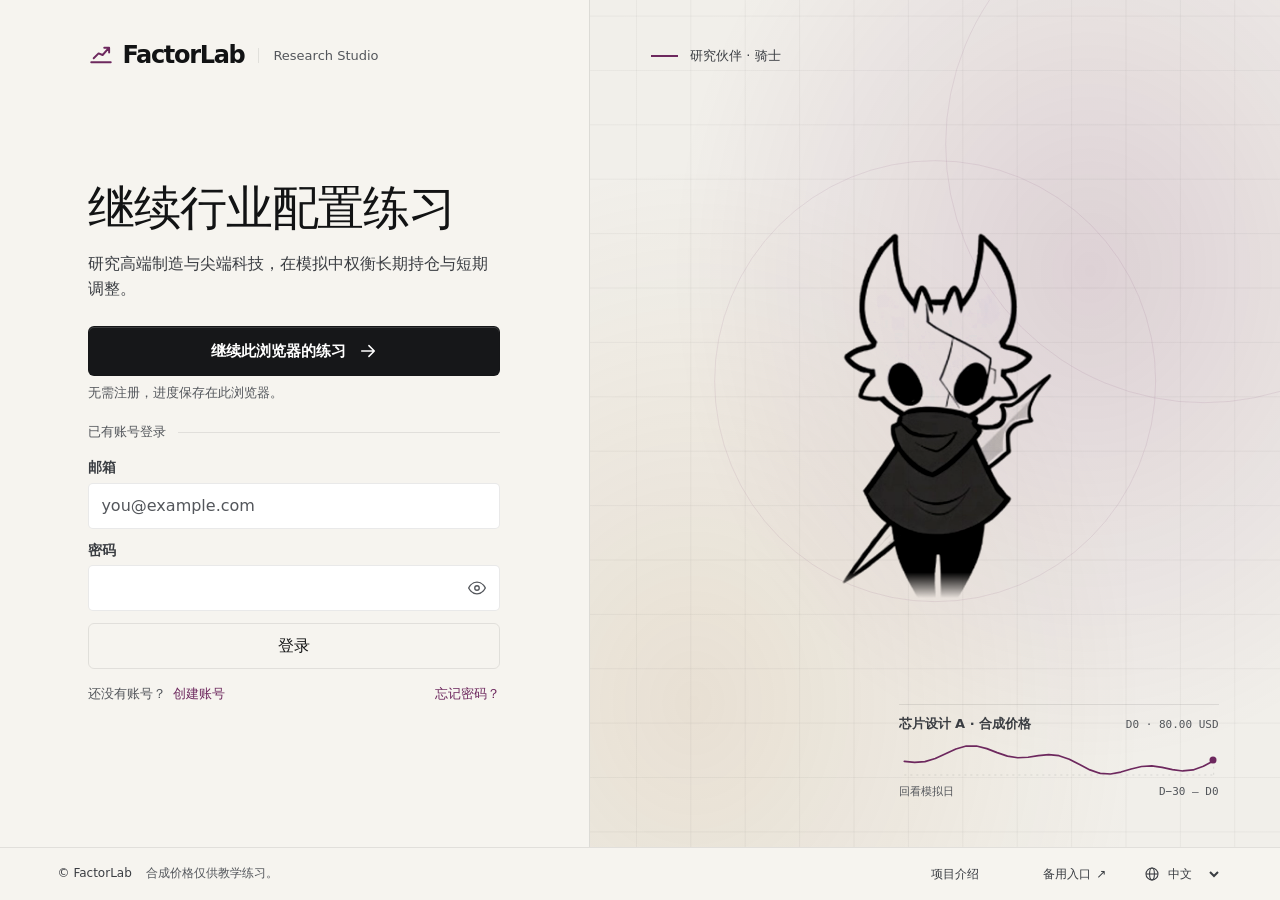
==== commit a647def8: "Publish FactorLab research studio 19bf715ecd35fdbc" ====
--- a/research-studio/index.html
+++ b/research-studio/index.html
@@ -4,14 +4,14 @@
   <meta charset="utf-8"><meta name="viewport" content="width=device-width,initial-scale=1"><meta name="color-scheme" content="light">
   <meta name="description" content="研究行业证据、测试因子、调整配置，并复盘模拟结果。">
   <meta name="page-type" content="software"><meta name="site-kind" content="software">
-  <title>FactorLab · 行业配置研究工作台</title><link rel="icon" href="data:,"><link rel="stylesheet" href="releases/1f4629bd4ea02c5c/studio-bundle.css">
-  <script defer data-sources="compat.js vendor/supabase-2.118.0.js cloud-config.js cloud.js shared/i18next.min.js shared/simulation.js shared/portfolio-ledger.js shared/evidence-data.js shared/i18n.js shared/research.js shared/research-tools.js coach-stream.js mascot.js experience.js icons.js assistant.js visuals.js market-view.js replay-data.js replay.js report.js workspace.js guide-content.js guidance.js companion-guide.js" src="releases/1f4629bd4ea02c5c/boot-core.js"></script>
-  <script defer src="releases/1f4629bd4ea02c5c/app.js"></script><script defer data-sources="quick-check.js accounts.js studio.js enhancements.js pages-update.js" src="releases/1f4629bd4ea02c5c/boot-ui.js"></script>
+  <title>FactorLab · 行业配置研究工作台</title><link rel="icon" href="data:,"><link rel="stylesheet" href="releases/19bf715ecd35fdbc/studio-bundle.css">
+  <script defer data-sources="compat.js cloud-config.js cloud.js shared/i18next.min.js shared/simulation.js shared/portfolio-ledger.js shared/evidence-data.js shared/i18n.js shared/research.js shared/research-tools.js coach-stream.js mascot.js experience.js icons.js assistant.js visuals.js market-view.js replay-data.js replay.js report.js editorial.js workspace.js guide-content.js guidance.js companion-guide.js" src="releases/19bf715ecd35fdbc/boot-core.js"></script>
+  <script defer src="releases/19bf715ecd35fdbc/app.js"></script><script defer data-sources="quick-check.js accounts.js studio.js enhancements.js pages-update.js" src="releases/19bf715ecd35fdbc/boot-ui.js"></script>
 <script>(function () {
   'use strict';
   const started = Date.now();
   let failed = false, done = false, panel;
-  const isLogin = /\/login\.html$/.test(location.pathname);
+  const isLogin = /\/login(?:\.html)?$/.test(location.pathname);
   const ready = () => isLogin ? window.FactorLabAuth?.ready : window.FactorLabAccounts?.ready && !document.documentElement.hasAttribute('data-auth-pending');
   const alternate = location.hostname === 'factorlab-research.zhugeliang-7512.chatgpt.site'
     ? 'https://zhugeliang7512-eng.github.io/factorlab/research-studio/'
@@ -47,28 +47,33 @@
   }, 200);
   window.addEventListener('pagehide', () => clearInterval(timer), {once:true});
 })();
-</script><meta name="factorlab-hosting" content="static"><meta name="factorlab-version" content="1f4629bd4ea02c5c"></head>
+</script><meta name="factorlab-hosting" content="static"><meta name="factorlab-version" content="19bf715ecd35fdbc"></head>
 <body>
 <div id="auth-loading" role="status"><strong>FactorLab</strong><p>Read evidence. Make a decision. Review the result.</p><p lang="zh-CN">看证据，做配置，再复盘。</p><small>正在准备工作台 · Preparing your workspace</small> <a href="login.html">返回登录 / Sign in</a></div>
 <a class="skip" href="#workspace" data-i18n="skip">跳到工作区</a>
 <aside class="sidebar">
   <a class="brand" href="about.html" aria-label="FactorLab"><span class="brand-mark" data-icon="chart-line-up"></span><span>FactorLab<span class="brand-caption">ALLOCATION STUDIO</span></span></a>
-  <a class="about-link" href="about.html">项目介绍 / About FactorLab</a><div class="workspace-label"><span data-zh="研究工作区" data-en="WORKSPACE">研究工作区</span><span class="small-index">B / 01</span></div>
   <nav class="rail" aria-label="Workspace">
     <button data-view="research" aria-current="page"><span data-icon="squares-four"></span><span data-zh="证据" data-en="Evidence">证据</span><span class="nav-index">01</span></button>
     <button data-view="portfolio"><span data-icon="sliders-horizontal"></span><span data-zh="配置决策" data-en="Allocation">配置决策</span><span class="nav-index">02</span></button>
     <button data-view="risk"><span data-icon="shield-check"></span><span data-zh="风险与归因" data-en="Risk & attribution">风险与归因</span><span class="nav-index">03</span></button>
     <button data-view="journal"><span data-icon="notebook"></span><span data-zh="决策复盘" data-en="Decision review">决策复盘</span><span class="nav-index">04</span></button>
   </nav>
+  <div class="rail-tools">
+    <button id="open-commands" aria-haspopup="dialog" aria-keyshortcuts="Control+K Meta+K"><span data-zh="快速导航" data-en="Quick navigation">快速导航</span><kbd>Ctrl K</kbd></button>
+    <a class="about-link" href="about.html" data-zh="项目介绍" data-en="About FactorLab">项目介绍</a>
+  </div>
 </aside>
 <div class="app-shell">
-  <header class="topbar"><div class="breadcrumb"><span data-zh="行业配置" data-en="Sector allocation">行业配置</span><span class="slash">/</span><strong data-zh="研究工作台" data-en="Research studio">研究工作台</strong></div><div class="top-actions"><button id="open-assets" class="asset-trigger"><span data-zh="虚拟资产" data-en="Virtual assets">虚拟资产</span><strong id="asset-total">—</strong></button><span id="save-status" role="status"></span><button id="open-coach" class="coach-trigger"><span data-icon="sparkle"></span><span data-zh="AI 研究搭档" data-en="AI research partner">AI 研究搭档</span></button><button id="open-context" type="button" class="icon-button scope-info" aria-haspopup="dialog" aria-label="项目目标与资料来源" title="项目目标与资料来源"><span class="info-mark" aria-hidden="true">i</span></button><button id="settings" class="icon-button" aria-label="设置 Settings"><span data-icon="gear-six"></span></button></div></header>
+  <header class="topbar">
+    <div class="rounds" id="rounds" aria-label="Round progress"></div>
+    <div class="top-actions"><button id="open-assets" class="asset-trigger"><span data-zh="虚拟资产" data-en="Virtual assets">虚拟资产</span><strong id="asset-total">—</strong></button><span id="save-status" role="status"></span><button id="open-coach" class="coach-trigger" aria-controls="coach-drawer" aria-haspopup="dialog" aria-expanded="false"><span id="companion-emblem" aria-hidden="true"></span><span data-zh="研究伴侣" data-en="Research partner">研究伴侣</span></button><button id="open-context" type="button" class="icon-button scope-info" aria-haspopup="dialog" aria-label="项目目标与资料来源" title="项目目标与资料来源"><span class="info-mark" aria-hidden="true">i</span></button><button id="settings" class="icon-button" aria-label="设置 Settings"><span data-icon="gear-six"></span></button></div></header>
   <main id="workspace" tabindex="-1">
     <div id="companion-feedback" class="companion-feedback" role="status" hidden></div>
-    <div id="notice" class="notice" role="status" hidden></div><div id="partner-task" class="partner-task" role="status" aria-live="polite"></div>
-    <aside id="coach-activity" class="coach-activity"><button id="mobile-coach" type="button" aria-label="打开 AI 研究搭档"></button><div class="pet-bubble"><div class="coach-activity-copy" role="status"><strong id="coach-activity-label"></strong><p id="coach-activity-text"></p><small id="coach-activity-status"></small><button id="coach-activity-action" class="text-button" data-guide-action></button><details id="coach-activity-explanation" hidden><summary data-zh="操作反馈与 AI 补充" data-en="Action feedback & AI explanation">操作反馈与 AI 补充</summary><p id="coach-activity-detail"></p></details></div><button id="coach-activity-toggle" type="button" class="text-button"></button></div></aside>
+    <div id="notice" class="notice" role="status" hidden></div>
+
     <div class="view-heading"><div><div class="eyebrow"><span class="accent-line"></span><span data-zh="FACTORLAB / 行业配置研究" data-en="FACTORLAB / SECTOR ALLOCATION">FACTORLAB / 行业配置研究</span></div><h1 id="view-title">行业研究</h1><p id="view-description" hidden></p></div><div class="clock"><span id="phase" class="phase"></span><strong id="day-count"></strong><small id="round-count"></small></div></div>
-    <div class="rounds" id="rounds" aria-label="Round progress"></div>
+
     <section id="market-summary" hidden class="market-kpis" aria-label="Portfolio context">
       <div><span data-i18n="nav"></span><div class="metric-value"><strong id="nav"></strong><small id="nav-change" title="自开局累计收益 / Cumulative return"></small></div></div>
       <div><span data-i18n="benchmark"></span><strong id="benchmark-nav"></strong><small data-i18n="benchmarkHint"></small></div>
@@ -80,7 +85,7 @@
         <section id="evidence-workbench" class="panel"></section><details class="macro-details"><summary data-zh="宏观条件 · 展开数字" data-en="Macro conditions · view numbers">宏观条件 · 展开数字</summary><section class="macro-strip" id="macro" aria-label="Macroeconomy"></section></details>
         <div class="research-grid">
           <div class="research-main">
-            <div id="market-host-research"><section class="panel market-panel" id="shared-market"><div class="panel-head"><h2 data-i18n="marketTitle"></h2><span id="cycle" class="cycle"></span></div><div id="nav-chart" class="chart"></div><p id="nav-chart-fallback" class="chart-fallback" hidden data-zh="图表脚本未加载，行情数字与数据表仍可使用。" data-en="Chart script did not load. Quotes and data tables remain available.">图表脚本未加载，行情数字与数据表仍可使用。</p><div class="chart-legend"><span class="legend portfolio-line" data-i18n="yourPortfolio"></span><span class="legend benchmark-line" data-i18n="benchmark"></span><span class="legend anchor-line" data-i18n="anchor"></span></div><div class="heatmap" id="heatmap"></div></section></div>
+            <div id="market-host-research"><section class="panel market-panel" id="shared-market"><div class="panel-head"><h2 data-i18n="marketTitle"></h2><span id="cycle" class="cycle"></span></div><div id="nav-chart" class="chart"></div><p id="nav-chart-fallback" class="chart-fallback" hidden data-zh="图表脚本未加载，行情数字与数据表仍可使用。" data-en="Chart script did not load. Quotes and data tables remain available.">图表脚本未加载，行情数字与数据表仍可使用。</p><div class="heatmap" id="heatmap"></div></section></div>
             <section class="panel event-panel"><div class="panel-head"><h2 data-i18n="eventTitle"></h2><small data-i18n="publicOnly"></small></div><div id="events" class="events"></div><div class="event-control" id="event-control" hidden><p data-i18n="eventPauseHint"></p><button id="resume" class="primary" data-i18n="resume"></button></div></section>
           </div>
           <aside class="research-aside"><section class="panel thesis-panel"><div class="panel-head"><h2 data-zh="周期观察" data-en="Cycle lens">周期观察</h2><span data-icon="scan"></span></div><div id="cycle-notes"></div></section><section class="next-action"><h2 data-zh="配置你的组合" data-en="Build your portfolio">配置你的组合</h2><button data-open-view="backtest" class="secondary"><span data-zh="打开因子实验室" data-en="Explore the factor lab">打开因子实验室</span><span data-icon="arrow-up-right"></span></button><button data-open-view="portfolio" class="primary" id="go-allocation"><span data-zh="制定本轮配置" data-en="Plan this allocation">制定本轮配置</span><span data-icon="arrow-right"></span></button></section></aside>
@@ -88,19 +93,87 @@
       </section>
       <section class="workspace-view" id="view-portfolio" data-view-panel="portfolio" hidden>
         <div class="allocation-layout">
-          <section class="panel portfolio-panel" id="portfolio"><div class="panel-head"><div><span class="eyebrow" data-zh="1. 分配资金" data-en="01 / POSITION WEIGHTS">1. 分配资金</span><h2 data-i18n="portfolioTitle"></h2></div><span class="limit" data-i18n="cap"></span></div><div class="presets"><button data-preset="balanced" data-i18n="balanced"></button><button data-preset="defensive" data-i18n="defensive"></button><button data-preset="growth" data-i18n="growthStyle"></button></div><div class="allocation-dial" id="allocation-dial"></div><div class="allocation-toolbar"><span data-zh="当前 → 目标" data-en="Current → Target">当前 → 目标</span><button id="undo-allocation" class="text-button" disabled data-zh="撤销调整" data-en="Undo adjustment">撤销调整</button></div><div class="allocation" id="allocation"></div><div class="allocation-summary"><span data-i18n="total"></span><strong id="total"></strong><span id="cost-label" data-i18n="estimatedCost"></span><strong id="fee"></strong></div><p id="allocation-error" class="error" role="status"></p><details class="factor-details"><summary><span data-icon="factors" aria-hidden="true"></span><span data-i18n="factorsTitle"></span></summary><p class="footnote" data-i18n="factorsHint"></p><div id="factors"></div><button id="apply-factors" class="secondary wide" data-i18n="applyFactors"></button></details></section>
-          <section class="panel decision-panel"><h2 data-zh="确认配置" data-en="Confirm allocation">确认配置</h2><div class="allocation-help"><h3 data-zh="让 AI 帮你调配" data-en="Get allocation help">让 AI 帮你调配</h3><button data-allocation-help="explain" data-zh="解释我的配置" data-en="Explain my allocation">解释我的配置</button><button data-allocation-help="compare" data-zh="比较调整" data-en="Compare changes">比较调整</button><button data-allocation-help="draft" data-zh="帮我起草配置" data-en="Draft an allocation">帮我起草配置</button></div><details id="decision-notes" class="decision-notes"><summary data-zh="添加决策笔记（可选）" data-en="Add decision notes (optional)">添加决策笔记（可选）</summary><div class="cycle-judgment"><label for="cycle-judgment" data-zh="本轮周期判断（可选）" data-en="Current-cycle judgment (optional)">本轮周期判断（可选）</label><select id="cycle-judgment"><option value="insufficient" data-zh="证据不足 / 不判断" data-en="Insufficient evidence / no call">证据不足 / 不判断</option><option value="expansion" data-zh="扩张" data-en="Expansion">扩张</option><option value="overheating" data-zh="过热" data-en="Overheating">过热</option><option value="stagflation" data-zh="滞胀" data-en="Stagflation">滞胀</option><option value="recession" data-zh="衰退" data-en="Recession">衰退</option><option value="recovery" data-zh="复苏" data-en="Recovery">复苏</option></select><label for="counter-evidence" data-zh="一项反证：什么会推翻这个判断？" data-en="One counter-example: what would overturn this call?">一项反证：什么会推翻这个判断？</label><textarea id="counter-evidence" rows="2" maxlength="500" data-zh-placeholder="例如：订单没有转化为收入" data-en-placeholder="For example: orders do not convert into revenue"></textarea><p class="footnote" data-zh="提交前不显示模型周期标签；提交后在复盘对照当时判断。" data-en="The model cycle stays hidden before submission and is compared in the review.">提交前不显示模型周期标签；提交后在复盘对照当时判断。</p></div><div class="forecast-row"><label for="forecast" data-i18n="forecastTitle"></label><select id="forecast"><option value="up" data-i18n="forecastUp"></option><option value="flat" data-i18n="forecastFlat"></option><option value="down" data-i18n="forecastDown"></option></select></div><div id="decision-citations" class="decision-citations"></div><label for="reason" data-i18n="reasonTitle"></label><select id="reason"><option value="" data-i18n="reasonChoose"></option><option value="evidence" data-i18n="reasonEvidence"></option><option value="risk" data-i18n="reasonRisk"></option><option value="anchor" data-i18n="reasonAnchor"></option><option value="valuation" data-i18n="reasonValuation"></option></select><textarea id="note" rows="3" maxlength="180" data-i18n-placeholder="notePlaceholder"></textarea><label for="falsifier-if">什么情况出现时，你会重新考虑这个判断？</label><textarea id="falsifier-if" rows="3" maxlength="500" aria-describedby="falsifier-hint"></textarea><p id="falsifier-hint" class="footnote" data-zh="留给复盘时参考。" data-en="Keep a note for your review.">留给复盘时参考。</p></details><div id="step-feedback-bar" class="step-feedback-bar" role="status" aria-live="polite"></div><p class="allocation-baseline" data-zh="初始比例是教学基线。请根据证据决定保留或调整。" data-en="The initial weights are a teaching baseline. Use evidence to decide whether to keep or change them.">初始比例是教学基线。请根据证据决定保留或调整。</p><button id="confirm" class="primary wide" aria-describedby="step-feedback-bar" data-i18n="confirm"></button><div class="simulation-controls" id="simulation-controls" hidden><div class="sim-track"><span id="sim-progress"></span></div><p id="simulation-message"></p><div><button id="pause-play" data-i18n="pauseAnimation"></button><button id="fast-forward" class="primary" data-i18n="fastForward"></button></div></div></section>
+          <section class="panel portfolio-panel" id="portfolio">
+            <div class="panel-head"><h2 data-zh="目标仓位" data-en="Target weights">目标仓位</h2><span class="limit" data-i18n="cap"></span></div>
+            <div id="allocation-dial" class="allocation-dial" role="img"><i data-allocation-part="0" aria-hidden="true"></i><i data-allocation-part="1" aria-hidden="true"></i><i data-allocation-part="2" aria-hidden="true"></i><i data-allocation-part="3" aria-hidden="true"></i><i data-allocation-part="4" aria-hidden="true"></i><i data-allocation-part="5" aria-hidden="true"></i></div>
+            <div class="allocation-toolbar">
+              <div class="presets" role="group"><span class="preset-indicator" aria-hidden="true"></span><button type="button" data-preset="balanced" data-i18n="balanced"></button><button type="button" data-preset="defensive" data-i18n="defensive"></button><button type="button" data-preset="growth" data-i18n="growthStyle"></button></div>
+              <button id="undo-allocation" class="text-button" disabled data-zh="撤销调整" data-en="Undo change">撤销调整</button>
+            </div>
+            <div id="mobile-decision-action"></div>
+            <div class="weight-head" aria-hidden="true"><span data-zh="行业 / 现金" data-en="Sector / cash">行业 / 现金</span><span data-zh="当前" data-en="Current">当前</span><span data-zh="目标" data-en="Target">目标</span></div>
+            <div class="allocation" id="allocation"></div>
+            <p id="allocation-error" class="weight-guidance" role="status"></p>
+            <details class="factor-details"><summary><span data-icon="factors" aria-hidden="true"></span><span data-i18n="factorsTitle"></span></summary><p class="footnote" data-i18n="factorsHint"></p><div id="factors"></div><button id="apply-factors" class="secondary wide" data-i18n="applyFactors"></button></details>
+          </section>
+          <aside class="panel decision-panel">
+            <h2 data-zh="决策摘要" data-en="Decision summary">决策摘要</h2>
+            <dl class="allocation-summary">
+              <div><dt data-i18n="total"></dt><dd id="total"></dd></div>
+              <div><dt data-zh="最大行业仓位" data-en="Largest sector">最大行业仓位</dt><dd id="allocation-largest"></dd></div>
+              <div><dt data-zh="可用现金" data-en="Cash balance">可用现金</dt><dd id="allocation-cash"></dd></div>
+              <div><dt id="cost-label" data-i18n="estimatedCost"></dt><dd id="fee"></dd></div>
+            </dl>
+            <button type="button" class="allocation-diagnose" data-allocation-help="explain"><span data-icon="sparkle" aria-hidden="true"></span><span data-zh="AI 配置诊断" data-en="AI allocation check">AI 配置诊断</span></button>
+            <details id="decision-notes" class="decision-notes"><summary data-zh="添加决策笔记（可选）" data-en="Add decision notes (optional)">添加决策笔记（可选）</summary><div class="cycle-judgment"><label for="cycle-judgment" data-zh="本轮周期判断（可选）" data-en="Current-cycle judgment (optional)">本轮周期判断（可选）</label><select id="cycle-judgment"><option value="insufficient" data-zh="证据不足 / 不判断" data-en="Insufficient evidence / no call">证据不足 / 不判断</option><option value="expansion" data-zh="扩张" data-en="Expansion">扩张</option><option value="overheating" data-zh="过热" data-en="Overheating">过热</option><option value="stagflation" data-zh="滞胀" data-en="Stagflation">滞胀</option><option value="recession" data-zh="衰退" data-en="Recession">衰退</option><option value="recovery" data-zh="复苏" data-en="Recovery">复苏</option></select><label for="counter-evidence" data-zh="一项反证：什么会推翻这个判断？" data-en="One counter-example: what would overturn this call?">一项反证：什么会推翻这个判断？</label><textarea id="counter-evidence" rows="2" maxlength="500" data-zh-placeholder="例如：订单没有转化为收入" data-en-placeholder="For example: orders do not convert into revenue"></textarea><p class="footnote" data-zh="提交前不显示模型周期标签；提交后在复盘对照当时判断。" data-en="The model cycle stays hidden before submission and is compared in the review.">提交前不显示模型周期标签；提交后在复盘对照当时判断。</p></div><div class="forecast-row"><label for="forecast" data-i18n="forecastTitle"></label><select id="forecast"><option value="up" data-i18n="forecastUp"></option><option value="flat" data-i18n="forecastFlat"></option><option value="down" data-i18n="forecastDown"></option></select></div><div id="decision-citations" class="decision-citations"></div><label for="reason" data-i18n="reasonTitle"></label><select id="reason"><option value="" data-i18n="reasonChoose"></option><option value="evidence" data-i18n="reasonEvidence"></option><option value="risk" data-i18n="reasonRisk"></option><option value="anchor" data-i18n="reasonAnchor"></option><option value="valuation" data-i18n="reasonValuation"></option></select><textarea id="note" rows="3" maxlength="180" data-i18n-placeholder="notePlaceholder"></textarea><label for="falsifier-if">什么情况出现时，你会重新考虑这个判断？</label><textarea id="falsifier-if" rows="3" maxlength="500" aria-describedby="falsifier-hint"></textarea><p id="falsifier-hint" class="footnote" data-zh="留给复盘时参考。" data-en="Keep a note for your review.">留给复盘时参考。</p></details>
+            <p class="allocation-baseline" data-zh="初始比例是教学基线。请根据证据决定保留或调整。" data-en="The initial weights are a teaching baseline. Use evidence to decide whether to keep or change them.">初始比例是教学基线。请根据证据决定保留或调整。</p>
+            <div id="desktop-decision-action"><div id="decision-execution">
+            <div id="step-feedback-bar" class="step-feedback-bar" role="status" aria-live="polite"></div>
+            <button id="confirm" class="primary wide" aria-describedby="step-feedback-bar" data-i18n="confirm"></button>
+            <div class="simulation-controls" id="simulation-controls" hidden>
+              <div class="sim-track" id="simulation-track" role="progressbar"><span id="sim-progress"></span><strong id="simulation-message"></strong></div>
+              <div class="simulation-actions"><button id="pause-play" data-i18n="pauseAnimation"></button><button id="fast-forward" data-i18n="fastForward"></button></div>
+            </div>
+            <button data-open-view="research" id="decision-event" class="primary wide" hidden data-zh="查看本轮事件" data-en="Review the event">查看本轮事件</button>
+            <button data-open-view="journal" id="decision-review" class="primary wide" hidden data-zh="查看本轮复盘" data-en="Review this round">查看本轮复盘</button>
+            </div></div>
+          </aside>
         </div>
         <section id="securities-allocation" class="panel"></section>
       </section>
       <section class="workspace-view" id="view-backtest" data-view-panel="backtest" hidden><div id="backtest-content"></div></section>
-      <section class="workspace-view" id="view-risk" data-view-panel="risk" hidden><section id="ledger-review" class="panel"></section><div class="risk-layout"><section class="panel" id="risk"><div class="panel-head"><h2 data-i18n="riskTitle"></h2><button class="text-button" id="model-info"><span data-icon="info"></span><span data-i18n="method"></span></button></div><div class="risk-grid" id="risk-metrics"></div><details class="supporting-detail"><summary data-zh="方法、因子暴露与收益来源" data-en="Methods, factor exposure & attribution">方法、因子暴露与收益来源</summary><p class="footnote" data-i18n="riskFrequency"></p><div class="attribution" id="attribution"></div></details></section><div class="risk-aside"><details id="risk-market-details" class="panel supporting-detail"><summary data-zh="行业表现与参照组合" data-en="Sector performance & comparisons">行业表现与参照组合</summary><div id="market-host-risk"></div></details><div class="risk-notes"><button data-open-view="journal" class="secondary wide"><span data-zh="记录我的复盘" data-en="Write my reflection">记录我的复盘</span><span data-icon="arrow-right"></span></button></div></div></div></section>
-      <section class="workspace-view" id="view-journal" data-view-panel="journal" hidden><div class="journal-layout"><section class="review-card" id="review" hidden><span class="review-icon" data-icon="flag-checkered"></span><p class="kicker" data-i18n="reviewLabel"></p><h2 id="review-title"></h2><div id="review-content"></div><section id="course-checklist" class="course-checklist" hidden></section><button id="next-round" class="primary wide" data-i18n="nextRound"></button><button id="replay" class="secondary wide" data-i18n="replay" hidden></button></section><section class="panel journal-panel" id="journal"><div class="panel-head"><h2 data-i18n="journalTitle"></h2><button id="export-save" class="text-button"><span data-icon="download-simple"></span><span data-i18n="exportSave"></span></button></div><div id="history" class="history"></div><label for="reflection" data-i18n="reflectionPrompt"></label><textarea id="reflection" maxlength="600" rows="5" data-i18n-placeholder="reflectionPlaceholder"></textarea><p class="footnote" data-zh="反思自动保存在当前浏览器；账号存档需手动更新。" data-en="Your reflection is an opinion Saved locally with your progress">反思自动保存在当前浏览器；账号存档需手动更新。</p><button data-open-view="risk" class="secondary"><span data-zh="查看收益归因" data-en="Inspect attribution">查看收益归因</span><span data-icon="arrow-up-right"></span></button></section></div></section>
+      <section class="workspace-view" id="view-risk" data-view-panel="risk" hidden>
+        <section id="ledger-review" class="panel">
+          <div class="panel-head"><div><h2 data-zh="收益归因" data-en="Return attribution">收益归因</h2><span id="attribution-period" class="decision-meta"></span></div><button type="button" id="risk-next-action" class="primary" data-open-view="portfolio"></button></div>
+          <div class="ledger-summary" id="ledger-summary"></div>
+        </section>
+        <div class="risk-layout">
+          <section class="panel" id="risk"><div class="panel-head"><h2 data-zh="风险指标" data-en="Risk measures">风险指标</h2><button class="text-button" id="model-info"><span data-icon="info"></span><span data-i18n="method"></span></button></div><p id="risk-observations" class="decision-meta"></p><div class="risk-grid" id="risk-metrics"></div></section>
+          <section class="panel" id="sector-attribution"><div class="panel-head"><h2 data-zh="行业贡献" data-en="Sector contributions">行业贡献</h2><span class="decision-unit">USD</span></div><div id="sector-contributions"></div></section>
+        </div>
+        <section id="risk-performance" class="panel"><h2 data-zh="组合与基准" data-en="Portfolio and benchmark">组合与基准</h2><div id="review-asset-chart" class="standard-chart"></div>
+          <details id="risk-contribution-detail" class="supporting-detail"><summary data-zh="核对逐项贡献" data-en="Inspect individual contributions">核对逐项贡献</summary><div id="security-contributions"></div></details>
+          <details class="supporting-detail"><summary data-zh="方法、因子暴露与收益来源" data-en="Methods, factor exposure and attribution">方法、因子暴露与收益来源</summary><p class="footnote" data-i18n="riskFrequency"></p><div class="attribution" id="attribution"></div></details>
+          <details id="risk-market-details" class="supporting-detail"><summary data-zh="行业表现与参照组合" data-en="Sector performance and comparisons">行业表现与参照组合</summary><div id="market-host-risk"></div></details>
+        </section>
+      </section>
+      <section class="workspace-view" id="view-journal" data-view-panel="journal" hidden>
+        <div class="journal-layout">
+          <section class="review-card" id="review" hidden>
+            <div class="panel-head"><h2 id="review-title"></h2><button id="next-round" class="primary" data-i18n="nextRound"></button><button id="final-report" class="primary" data-zh="导出研究小结" data-en="Export research summary" hidden>导出研究小结</button></div>
+            <div id="review-content"></div><section id="course-checklist" class="course-checklist" hidden></section><button id="replay" class="secondary" data-i18n="replay" hidden></button>
+          </section>
+          <section class="panel journal-panel" id="journal">
+            <div class="panel-head"><h2 data-zh="投研备忘录" data-en="Research memo">投研备忘录</h2><button type="button" id="write-memo" class="primary" data-zh="写备忘录" data-en="Write a memo">写备忘录</button></div>
+            <div id="history" class="history"></div>
+            <label for="reflection" data-i18n="reflectionPrompt"></label>
+            <div class="memo-templates" role="group"><button type="button" data-memo-template="evidence" aria-pressed="true" data-zh="证据偏差" data-en="Evidence bias">证据偏差</button><button type="button" data-memo-template="position" aria-pressed="false" data-zh="仓位纪律" data-en="Position discipline">仓位纪律</button><button type="button" data-memo-template="volatility" aria-pressed="false" data-zh="意外波动" data-en="Unexpected volatility">意外波动</button></div>
+            <p id="memo-prompts"></p>
+            <textarea id="reflection" maxlength="600" rows="5" aria-describedby="memo-prompts memo-save" data-i18n-placeholder="reflectionPlaceholder"></textarea>
+            <div class="memo-caption"><p id="memo-save" class="footnote" data-zh="自动保存在当前浏览器。账号存档需手动更新。" data-en="Saved in this browser. Update your account save manually.">自动保存在当前浏览器。账号存档需手动更新。</p><span id="memo-count"></span></div>
+            <div class="memo-links"><button data-open-view="risk" class="text-button"><span data-zh="查看收益归因" data-en="Inspect attribution">查看收益归因</span><span data-icon="arrow-up-right"></span></button><button id="export-save" class="text-button"><span data-icon="download-simple" aria-hidden="true"></span><span data-i18n="exportSave"></span></button></div>
+          </section>
+        </div>
+      </section>
     </div>
     <footer><span data-zh="合成教学数据 · 不代表真实市场表现" data-en="Synthetic educational data · Not empirical market evidence">合成教学数据 · 不代表真实市场表现</span><a href="previous/" id="design-link"><span data-zh="上一版 · 10月13日" data-en="Previous version · Oct 13">上一版 · 10月13日</span><span data-icon="arrow-up-right"></span></a></footer>
   </main>
 </div>
-<button id="pet-dock" type="button" hidden aria-label="桌宠"></button>
+<dialog id="command-palette" aria-labelledby="command-title">
+  <div class="command-heading"><h2 id="command-title" data-zh="快速导航" data-en="Quick navigation">快速导航</h2><button type="button" id="command-close" aria-label="关闭 / Close">Esc</button></div>
+  <input type="search" id="command-query" maxlength="600" autocomplete="off" aria-labelledby="command-title">
+  <div id="command-results"></div>
+</dialog>
 <dialog id="coach-drawer" class="coach-drawer" aria-labelledby="coach-title">
   <div class="drawer-top">
     <h2 id="coach-title" data-i18n="coachTitle"></h2>
@@ -111,6 +184,7 @@
           <small id="coach-mode" role="status"></small>
           <p id="composer-shortcuts" data-zh="Enter 发送 · Shift + Enter 换行" data-en="Enter to send · Shift + Enter for a new line">Enter 发送 · Shift + Enter 换行</p>
           <label class="partner-focus"><input id="partner-focus" type="checkbox"><span data-zh="专注模式" data-en="Focus mode">专注模式</span></label>
+          <div id="coach-activity"><span id="coach-activity-label" hidden></span><span id="coach-activity-text" hidden></span><p id="coach-activity-status"></p><button id="coach-activity-toggle" type="button" class="text-button"></button><details id="coach-activity-explanation" hidden><summary data-zh="操作反馈与 AI 补充" data-en="Action feedback">操作反馈与 AI 补充</summary><p id="coach-activity-detail"></p></details></div>
           <ul id="partner-reminders" class="partner-reminders"></ul>
         </div>
       </details>
@@ -121,7 +195,11 @@
   <div id="coach-alert" class="coach-alert" role="status" hidden></div>
   <div class="coach-panel">
     <div id="coach-scroll" class="coach-scroll">
-      <div id="coach-current-guide" class="coach-current-guide"></div><div id="coach-empty" class="coach-empty"><div id="coach-mascot" class="mascot-host"></div></div>
+      <section class="companion-context"><div id="coach-current-guide"></div>
+        <details id="companion-guide"><summary id="guide-title">语音引导</summary>
+          <div class="guide-captions"><p id="guide-caption-en" lang="en"></p><p id="guide-caption-zh" lang="zh-CN"></p></div>
+          <div class="guide-controls"><button type="button" id="guide-read"></button><button type="button" id="guide-mute"></button><select id="guide-voice" aria-label="Voice language / 语音语言"><option value="en">English</option><option value="zh">中文</option></select></div><p id="guide-status" role="status"></p>
+        </details></section><div id="coach-empty" class="coach-empty"><div id="coach-mascot" class="mascot-host"></div></div>
       <div id="chat-attachments" class="chat-attachments"></div>
       <div id="messages" class="messages" aria-live="polite"></div>
       <div class="quick-questions"><button data-question="macro" data-i18n="questionMacro"></button><button data-question="risk" data-i18n="questionRisk"></button><button data-question="review" data-i18n="questionReview"></button></div>
--- a/research-studio/releases/19bf715ecd35fdbc/studio-bundle.css
+++ b/research-studio/releases/19bf715ecd35fdbc/studio-bundle.css
@@ -0,0 +1,1807 @@
+@font-face {
+  font-family: 'Instrument Serif';
+  src: url('assets/fonts/instrumentserif-latin.woff2') format('woff2');
+  font-display: optional;
+}
+@font-face {
+  font-family: 'Plus Jakarta Sans';
+  src: url('assets/fonts/plusjakartasans-latin.woff2') format('woff2');
+  font-weight: 400 700;
+  font-display: optional;
+}
+@font-face {
+  font-family: 'JetBrains Mono';
+  src: url('assets/fonts/jetbrainsmono-latin.woff2') format('woff2');
+  font-weight: 400 600;
+  font-display: optional;
+}
+:root {
+  --bg-canvas: #f6f4ef;
+  --bg-surface: #fff;
+  --bg-subtle: #efece5;
+  --bg-glass: rgba(255,255,255,.88);
+  --ink-primary: #121314;
+  --ink-secondary: #3a3d42;
+  --ink-muted: #53565b;
+  --border-hair: rgba(18,19,20,.09);
+  --border-strong: rgba(18,19,20,.10);
+  --brand-obsidian: #161719;
+  --brand-plum: #6d285e;
+  --brand-plum-soft: rgba(109,40,94,.08);
+  --sem-positive: #0f766e;
+  --sem-negative: #b42318;
+  --positive-ink: #08594f;
+  --negative-ink: #922319;
+  --font-display: 'Instrument Serif','Noto Serif SC','Songti SC',SimSun,Georgia,serif;
+  --font-sans: 'Plus Jakarta Sans','Noto Sans SC','PingFang SC','Microsoft YaHei',system-ui,sans-serif;
+  --font-mono: 'JetBrains Mono',ui-monospace,Consolas,monospace;
+  --ease-out-expo: cubic-bezier(.16,1,.3,1);
+  --ease-spring: cubic-bezier(.34,1.56,.64,1);
+  --dur-fast: 120ms;
+  --dur-base: 160ms;
+  --dur-panel: 240ms;
+  font-variant-numeric: tabular-nums;
+}
+body, button, input, select, textarea, table, td, th, output, svg text {
+  font-variant-numeric: tabular-nums;
+}
+.project-introduction {
+  --mono: var(--font-mono);
+  --intro-night-text: #c9d2df;
+  --intro-night-line: rgba(255,255,255,.10);
+  font-family: var(--font-sans);
+}
+.project-introduction :is(.manifesto,.journey,.studio,.footer) { background-color: var(--bg-canvas); color: var(--ink-primary); }
+.project-introduction :is(.manifesto-bottom>p,.journey-copy>p,.studio-heading>p,.mobile-product p,.footer) { color: var(--ink-secondary); }
+.project-introduction .word-reveal .word { color: var(--ink-secondary); transition: none; }
+.project-introduction .word-reveal .word.lit,
+.project-introduction.motion-paused .word-reveal .word { color: var(--ink-primary); }
+.project-introduction :is(.metrics span,.chapter-number,.tiny-note,.journey .section-index,.manifesto .section-index,.studio .section-index,.journey-bottom,
+  .note-one>span,.note-one p,.allocation-ring span,.allocation-ring small,.allocation-key,.review-label>span,.view-options>label) { color: var(--ink-muted); }
+.project-introduction .product-stage { background-color: #e1e7ef; }
+.project-introduction .product-stage :is(figcaption,.eyebrow) { color: var(--ink-secondary); }
+.project-introduction .mobile-product p { color: var(--ink-primary); }
+.project-introduction :is(.hero-description,.hero-second>span,.universe-copy>p,.sector-detail>p,.map-caption,.section-head>p,.closing-note,
+  .universe .section-index,.simulation .section-index,.closing .section-index,.note-two>span,.note-two p,.section-head h2 em,.closing h2 em) { color: var(--intro-night-text); }
+.project-introduction .masthead {
+  background: rgba(246,244,239,.96);
+  color: var(--ink-primary);
+  border-color: var(--border-hair);
+}
+.project-introduction .masthead .brand img { filter: brightness(0); }
+.project-introduction .masthead nav a { color: var(--ink-secondary); }
+.project-introduction .masthead nav a:hover { color: var(--brand-plum); }
+.project-introduction .nav-cta { background: var(--brand-obsidian); color: #fff; }
+.project-introduction .motion-toggle { color: #fff; background: #455266; }
+.project-introduction .sector-node { color: #dce3ee; background: #293646; }
+.project-introduction .sector-node.selected { color: #102136; background: #d3e0f0; }
+.project-introduction :is(.motion-toggle,.sector-node,.sector-detail,.line-link,.note-two,.case-layout,.decisions,.results,.closing,.closing-cta) { border-color: var(--intro-night-line); }
+.project-introduction :is(.evidence-line,.note-one,.view-options>label,.journey-panel+.journey-panel,.desktop-product img,.mobile-product img) { border-color: var(--border-hair); }
+.project-introduction .view-options input:checked+label { color:var(--brand-plum); border-color:var(--border-hair); background:var(--brand-plum-soft); }
+.project-introduction .choices label,
+.project-introduction .case :is(#weight-10,#weight-20,#weight-35):checked~.case-layout .choices label { border-color:var(--intro-night-line); }
+.project-introduction :is(a,button,.view-options>label,.choices label) {
+  min-width: 44px; min-height: 44px;
+  transition-property: transform,opacity; transition-duration: var(--dur-fast);
+}
+.project-introduction :is(.brand,.masthead nav a,.hero-bottom a,.footer a,.closing-note a) {
+  display: inline-flex; align-items: center; vertical-align: middle;
+}
+.project-introduction :is(.nav-cta,.line-link,.closing-cta)>span { transition: transform var(--dur-fast) var(--ease-out-expo); }
+.project-introduction.motion-enabled .reveal {
+  transition: opacity var(--dur-base) var(--ease-out-expo),transform var(--dur-base) var(--ease-out-expo);
+  transition-delay: 0s !important;
+}
+.project-introduction :is(.sector-detail.changing,.desktop-product,.mobile-product) { animation-duration: var(--dur-base); }
+.project-introduction .case .series { animation: intro-series-appear var(--dur-base) var(--ease-out-expo) both; }
+@keyframes intro-series-appear { from { opacity: 0; } to { opacity: 1; } }
+@media(min-width:761px) {
+  .project-introduction .hero-bottom { padding-right: clamp(90px,8vw,120px); }
+}
+.project-introduction :is(a,button):focus-visible,
+.project-introduction .view-options input:focus-visible+label {
+  outline: 2px solid var(--brand-plum); outline-offset: 2px; box-shadow:0 0 0 5px var(--bg-canvas);
+}
+:where(button, input, textarea, select) { font-family: inherit; }
+:where([hidden]) { display: none !important; }
+@media (prefers-reduced-motion: reduce) {
+  *, *::before, *::after {
+    scroll-behavior: auto !important;
+    animation: none !important;
+    transition: none !important;
+  }
+}
+
+@charset "UTF-8";
+:root{--paper:#fafafa;--surface:#fff;--ink:#20201e;--muted:#656561;--line:#e8e8e5;--accent:#c74618;--orange:#f1662d;--tint:#fff2e9;--negative:#b73535;--positive:#3c6251;--radius:16px;--sidebar:216px;--ease:cubic-bezier(.22,1,.36,1);color-scheme:light;font-synthesis:none}
+*{box-sizing:border-box}html{scroll-behavior:smooth;scroll-padding-top:88px}body{margin:0;background:var(--paper);color:var(--ink);font-family:"Segoe UI Variable Text","Segoe UI","Microsoft YaHei","PingFang SC",sans-serif;font-size:16px;line-height:1.55;font-variant-numeric:tabular-nums}h1,h2,h3,p{margin:0}h1{font-size:32px;font-weight:650;letter-spacing:-1px;line-height:1.25}h2{font-size:19px;font-weight:650;line-height:1.4;letter-spacing:-.3px}h3{font-size:16px;font-weight:600;line-height:1.5}a{color:inherit;text-decoration:none}button,input,select,textarea{font:inherit;color:inherit}button,a,summary,input,select,textarea{-webkit-tap-highlight-color:transparent}button{border:1px solid var(--line);background:#fff;border-radius:9px;min-height:42px;padding:9px 15px;display:inline-flex;justify-content:center;align-items:center;gap:9px;font-size:14px;font-weight:550;cursor:pointer;transition:transform 150ms var(--ease),background-color 160ms,border-color 160ms,box-shadow 160ms,color 160ms;touch-action:manipulation}button:hover:not(:disabled){background:#f2f2ef;border-color:#cdcdc7;transform:translateY(-1px) scale(1.015)}button:active:not(:disabled){transform:scale(.975)}button:disabled{opacity:.45;cursor:not-allowed}button:focus-visible,a:focus-visible,input:focus-visible,select:focus-visible,textarea:focus-visible,summary:focus-visible{outline:3px solid #f1662d77;outline-offset:3px}button svg,a svg{flex:none}.primary{background:var(--accent);color:#fff;border-color:var(--accent)}.primary:hover:not(:disabled){background:#ac3810;border-color:#ac3810;box-shadow:0 5px 15px #c746181e}.secondary{background:#fff;color:var(--ink);border-color:#d8d8d3}.quiet,.text-button{background:transparent;border-color:transparent}.text-button{color:var(--accent);padding:6px 0;min-height:36px}.text-button:hover:not(:disabled){border-color:transparent;background:transparent;color:#9f3813}.icon-button{padding:0;width:42px;min-width:42px}.wide{width:100%}[hidden]{display:none!important}[data-icon]{display:inline-flex;width:21px;height:21px;align-items:center;justify-content:center;flex:none}[data-icon] svg{width:100%;height:100%;fill:currentColor}.sr-only{position:absolute;width:1px;height:1px;padding:0;margin:-1px;overflow:hidden;clip:rect(0,0,0,0);white-space:nowrap;border:0}.skip{position:fixed;top:-100px;left:230px;padding:12px 20px;z-index:100;background:#20201e;color:#fff}.skip:focus{top:10px}.eyebrow{font-size:12px;letter-spacing:.08em;font-weight:600;color:var(--muted);display:flex;align-items:center;gap:8px}.accent-line{display:inline-block;background:var(--orange);width:20px;height:3px;border-radius:2px}.source-tag{display:inline-flex;font-size:12px;line-height:1.4;font-weight:550;padding:4px 8px;background:#f3f3ef;border-radius:5px;color:#60605a;white-space:nowrap}.footnote{font-size:14px;line-height:1.65;color:var(--muted)}.positive{color:var(--positive)}.negative,.error{color:var(--negative)}.error{font-size:14px;min-height:0}.error:empty{display:none}
+.sidebar{position:fixed;inset:0 auto 0 0;width:var(--sidebar);background:#fff;border-right:1px solid var(--line);display:flex;flex-direction:column;z-index:30;padding:0 16px}.brand{height:80px;display:flex;align-items:center;gap:10px;padding:0 8px;font-size:24px;font-weight:720;letter-spacing:-.9px;view-transition-name:brand}.brand-mark{width:34px;height:34px;color:var(--accent);background:var(--tint);border-radius:10px;padding:6px}.brand-caption{display:block;font-size:9px;letter-spacing:1.4px;font-weight:600;color:#77776e;margin-top:-3px}.workspace-label{display:flex;justify-content:space-between;margin:27px 12px 12px;color:#797970;font-size:12px;font-weight:600;letter-spacing:.04em}.small-index{font-size:11px;color:#9c9c92}.rail{display:grid;gap:6px}.rail button{position:relative;justify-content:flex-start;border-color:transparent;min-height:48px;padding:10px 12px;font-size:14px;color:#61615b;gap:12px;isolation:isolate}.rail button:hover{background:#f5f5f2;transform:translateX(2px)}.rail button[aria-current=page]{background:#242422;color:white;box-shadow:0 3px 8px #0000000a}.rail button[aria-current=page]:before{content:"";position:absolute;width:3px;height:18px;background:var(--orange);left:-17px;border-radius:0 3px 3px 0}.rail button[aria-current=page] [data-icon]{color:#ffa070}.nav-index{margin-left:auto;font-size:11px;opacity:.55}.sidebar-project{margin:35px 12px 20px;border-top:1px solid var(--line);padding-top:23px}.project-symbol{color:#adad9f;margin-bottom:12px}.sidebar-project h2{font-size:24px;line-height:1.5;margin:8px 0 10px;white-space:pre-line;letter-spacing:-.6px}.sidebar-project p{font-size:13px;line-height:1.9;white-space:pre-line;color:#78786f}.sidebar-bottom{margin-top:auto;padding:18px 0 24px}.sidebar-bottom button{padding:9px 10px;justify-content:flex-start;min-height:42px;font-size:13px}.sandbox-label{display:flex;align-items:center;gap:7px;margin:15px 12px 0;font-size:11px;color:#858579}.status-dot{width:6px;height:6px;background:var(--orange);border-radius:50%;display:block}.app-shell{margin-left:var(--sidebar);min-width:0}.topbar{height:68px;background:#fff;border-bottom:1px solid var(--line);padding:0 32px;display:flex;align-items:center;justify-content:space-between;gap:15px;position:sticky;top:0;z-index:25;view-transition-name:topbar}.breadcrumb{display:flex;align-items:center;gap:14px;font-size:14px;white-space:nowrap;color:#7a7a72}.breadcrumb strong{font-weight:500;color:#34342e}.slash{color:#c4c4bd}.top-actions{display:flex;align-items:center;gap:12px}.top-actions>span{font-size:12px;color:#7b7b72}.coach-trigger{background:#fff8f4;border-color:#f6ddd0;font-size:13px}.coach-trigger [data-icon]{color:var(--accent);width:18px;height:18px}.top-actions>.icon-button{border-color:transparent}.top-actions>.icon-button [data-icon]{color:#73736b}main{max-width:1620px;margin:0 auto;padding:26px 32px 0;min-width:0}.view-heading{display:flex;justify-content:space-between;gap:24px;margin-bottom:20px}.view-heading h1{margin:7px 0 6px}.view-heading p{font-size:14px;color:var(--muted);max-width:750px}.clock{text-align:right;min-width:122px;padding-top:3px}.clock>strong{display:block;font-size:21px;line-height:1.5;font-weight:600;margin:3px 0}.clock>small{display:block;font-size:12px;color:var(--muted)}.phase{font-size:12px;background:var(--tint);color:var(--accent);padding:4px 8px;border-radius:5px}.rounds{display:grid;grid-template-columns:repeat(6,minmax(0,1fr));gap:8px;margin-bottom:20px;view-transition-name:rounds}.round-item{position:relative;display:flex;gap:7px;border-top:2px solid #e4e4dd;padding-top:7px;font-size:11px;color:#7c7c72;min-width:0;transition:border-color .25s,color .25s}.round-item b{font-weight:600;white-space:nowrap}.round-item span{white-space:nowrap;overflow:hidden;text-overflow:ellipsis}.round-item.active{color:var(--accent);border-color:var(--orange)}.round-item.done{border-color:#83837b}.market-kpis{display:grid;grid-template-columns:1.1fr 1fr 1fr .8fr;border-top:1px solid var(--line);border-bottom:1px solid var(--line);padding:16px 0;margin-bottom:20px;view-transition-name:portfolio-summary}.market-kpis>div{padding:0 22px;border-left:1px solid var(--line);min-width:0}.market-kpis>div:first-child{padding-left:0;border-left:0}.market-kpis>div>span{font-size:13px;color:var(--muted)}.market-kpis strong{display:block;font-size:29px;font-weight:580;letter-spacing:-1px;line-height:1.5;white-space:nowrap}.market-kpis small{font-size:11px;color:#77776f;display:block}.metric-value{display:flex;align-items:center;gap:10px}.metric-value small{font-size:12px;border-radius:5px;background:#f1f6f2;padding:3px 6px}.market-kpis .context-tag{align-self:center}.context-tag .source-tag{color:var(--accent);background:var(--tint);font-size:11px}.context-tag p{font-size:12px;color:#808073;margin-top:8px}.workspace-view{min-width:0}.view-stack{view-transition-name:workspace}.panel{background:#fff;border:1px solid var(--line);border-radius:var(--radius);padding:21px;min-width:0;transition:border-color 180ms,box-shadow 180ms}.panel:hover{border-color:#deded8}.panel-head{display:flex;align-items:center;justify-content:space-between;gap:14px;margin-bottom:15px}.panel-head h2{font-size:17px}.panel-head small{font-size:12px;color:var(--muted)}.panel-head [data-icon]{color:#8b8b7f}.panel-head>.eyebrow{margin-bottom:6px}.macro-strip{display:grid;grid-template-columns:repeat(6,minmax(0,1fr));border:1px solid var(--line);background:#fff;border-radius:12px;padding:15px 0;margin-bottom:18px}.macro-metric{border-left:1px solid var(--line);padding:0 17px;min-width:0}.macro-metric:first-child{border-left:0}.macro-metric>span{font-size:12px;color:var(--muted);display:block}.macro-metric strong{font-size:23px;font-weight:550;line-height:1.4;display:block;letter-spacing:-.5px}.macro-metric small{font-size:11px;color:#87877c;letter-spacing:0;font-weight:400;margin-left:3px}.micro-track{height:2px;background:#f0f0e8;margin-top:7px;overflow:hidden;border-radius:2px}.micro-track i{display:block;height:100%;background:#e68b62;transition:width .25s var(--ease)}.research-grid{display:grid;grid-template-columns:minmax(0,1fr) 290px;gap:18px}.research-main,.research-aside{display:grid;align-content:start;gap:18px}.market-panel{view-transition-name:market-card}.cycle{color:var(--accent);background:var(--tint);font-size:12px;padding:4px 8px;border-radius:5px}.chart{height:178px;position:relative;margin:0 -6px}.chart svg{width:100%;height:100%;overflow:visible}.chart svg text{font-family:inherit;fill:#76766d;font-size:14px}.chart svg polyline{transition:stroke .2s}.empty-chart{position:absolute;inset:30px 0 20px;display:flex;align-items:center;justify-content:center;text-align:center;padding:25px;font-size:14px;color:#76766b;background:linear-gradient(transparent,#ffffffec,transparent)}.chart-legend{display:flex;align-items:center;justify-content:center;gap:19px;font-size:11px;color:#737367;margin-top:8px;flex-wrap:wrap}.legend{display:flex;align-items:center;gap:7px}.legend:before{content:"";height:2px;width:17px;background:var(--orange)}.benchmark-line:before{background:#8d8d85}.anchor-line:before{background:#242422}.heatmap{display:grid;grid-template-columns:repeat(5,minmax(0,1fr));gap:7px;margin-top:20px}.sector-tile{border-left:2px solid #c7c7bf;padding:0 9px;transition:background-color .2s,transform .2s;min-width:0}.sector-tile>span{display:block;font-size:12px;color:#757569;white-space:nowrap}.sector-tile>strong{display:block;font-size:18px;font-weight:550;letter-spacing:-.4px}.sector-tile>small{font-size:11px;color:#838376}.sector-tile.up{border-color:#748e7f}.sector-tile.down{border-color:#c8837f}.sector-tile.up strong{color:var(--positive)}.sector-tile.down strong{color:var(--negative)}.sector-tile:hover{transform:translateY(-2px);background:#f7f7f3}.thesis-panel h2{font-size:17px}.cycle-evidence,.cycle-inference{font-size:14px;line-height:1.75}.cycle-inference{margin-top:14px;border-top:1px solid var(--line);padding-top:14px;color:#727265}.cycle-row{margin:9px 0}.cycle-row strong{font-weight:600}.cycle-row small{font-size:12px;display:block;color:var(--muted)}.next-action{padding:22px;border:1px solid #f5d5c5;background:linear-gradient(135deg,#fff8f2,#fffdfb);border-radius:var(--radius)}.step-kicker{font-size:11px;letter-spacing:.06em;color:var(--accent)}.next-action h2{margin:8px 0;font-size:19px}.next-action p{font-size:14px;color:#80705f;line-height:1.8;margin-bottom:15px}.next-action button{width:100%;justify-content:space-between;margin-top:9px}.next-action button [data-icon]{width:17px;height:17px}.evidence-grid{display:grid;grid-template-columns:repeat(3,minmax(0,1fr));gap:9px}.evidence-button{display:block;text-align:left;font-weight:400;padding:11px 12px;min-height:75px;background:#fcfcfa;border-radius:9px}.evidence-button small{display:block;font-size:11px;color:#848476;margin-bottom:5px}.evidence-button strong{font-size:14px;font-weight:550;display:block}.evidence-button.read{border-color:#dfb59c;background:#fff7f1}.evidence-button[aria-expanded=true]{border-color:var(--accent)}.evidence-detail{margin-top:12px;background:#fff8f2;border-left:2px solid var(--orange);padding:12px 15px;font-size:16px;line-height:1.7}.event-row{display:flex;gap:13px;margin-top:14px;font-size:14px;line-height:1.7}.event-index{width:28px;height:28px;border-radius:7px;display:grid;place-items:center;flex:none;background:#f3f3ee;font-size:12px;color:#777769}.event-meta{display:flex;justify-content:space-between;gap:12px;font-size:11px;color:#838375;margin-bottom:3px}.event-meta b{color:var(--accent);font-weight:500}.event-row h3{font-size:15px;margin-bottom:5px}.event-row p{color:#6c6c5f;font-size:14px;line-height:1.75}.events>details{margin-top:12px;font-size:14px}.events>details>summary{cursor:pointer;color:var(--muted)}.event-control{display:flex;align-items:center;justify-content:space-between;gap:18px;border-top:1px solid var(--line);padding-top:16px;margin-top:18px}.event-control p{font-size:14px;color:var(--muted)}.event-control button{flex:none}.allocation-layout{display:grid;grid-template-columns:minmax(0,1.15fr) minmax(0,1fr);gap:22px}.portfolio-panel .panel-head h2{margin-top:6px;font-size:22px}.limit{color:#737366;font-size:12px}.presets{display:grid;grid-template-columns:repeat(3,minmax(0,1fr));padding:4px;background:#f5f5f1;border-radius:10px;margin:18px 0 22px;gap:4px}.presets button{background:transparent;border-color:transparent;min-height:35px;font-size:14px}.presets button:hover{background:#fff}.presets button[aria-pressed=true],.presets button.active{background:#fff;border-color:#e5e5db;box-shadow:0 2px 3px #00000005}.allocation-row{display:grid;grid-template-columns:minmax(0,1fr) 55px 88px;align-items:center;gap:14px;padding:12px 0;border-bottom:1px solid #f0f0eb;min-height:62px}.allocation-row label{display:flex;align-items:center;gap:11px;font-size:16px}.allocation-row label:before{content:"";width:8px;height:8px;border-radius:50%;background:var(--sector-color);flex:none}.allocation-row>small{text-align:right;color:#848473;font-size:12px}.allocation-input{position:relative}.allocation-input input{min-height:38px;padding:7px 22px 7px 10px;text-align:right;font-size:16px}.allocation-input:after{content:"%";position:absolute;right:10px;top:10px;font-size:12px;color:#959583}.allocation-summary{display:grid;grid-template-columns:1fr auto;gap:6px;padding-top:18px;font-size:14px}.allocation-summary strong{font-size:16px;font-weight:550}.factor-details{margin-top:20px;border-top:1px solid var(--line);padding-top:17px}.factor-details>summary{cursor:pointer;font-size:14px;font-weight:600}.factor-details>p{margin:12px 0}.factor-row{display:grid;grid-template-columns:85px 1fr 42px;gap:12px;align-items:center;margin:15px 0;font-size:14px}.factor-row output{text-align:right;color:var(--accent)}input[type=range]{width:100%;accent-color:var(--accent);padding:0;cursor:pointer}.decision-panel>.eyebrow{margin-bottom:8px}.decision-panel>h2{font-size:23px}.decision-intro{font-size:14px;color:var(--muted);margin:12px 0 24px;max-width:370px}.decision-panel>label{display:block;font-size:14px;font-weight:550;margin:21px 0 8px}.forecast-row{display:grid;grid-template-columns:1fr 170px;align-items:center;gap:10px;margin-bottom:9px}.forecast-row label{font-size:14px;font-weight:550}.forecast-hint{font-size:13px;margin:12px 0 22px}.decision-boundary{display:flex;gap:10px;background:#f7f7f3;padding:13px;border-radius:9px;margin:18px 0}.decision-boundary [data-icon]{color:#7b7b6a;width:18px;height:18px;margin-top:3px}.decision-boundary p{font-size:13px;line-height:1.8;color:#777764}.decision-panel>.primary{min-height:48px}.decision-panel>.text-button{margin-top:8px}.simulation-controls{margin:20px 0}.sim-track{height:6px;border-radius:9px;background:#e9e9e0;overflow:hidden}.sim-track span{display:block;height:100%;background:var(--orange);transition:width .2s linear}.simulation-controls>p{font-size:14px;color:var(--muted);margin:12px 0}.simulation-controls>div:last-child{display:flex;gap:10px}.simulation-controls button{flex:1}select,textarea,input[type=number]{border:1px solid #dcdcd4;background:#fff;border-radius:8px;padding:11px 12px;width:100%;font-size:16px;transition:border-color .15s,box-shadow .15s,background .15s}select{min-height:44px}textarea{resize:vertical;line-height:1.7;margin-top:10px;min-height:82px}textarea::placeholder{color:#929284}input:focus,select:focus,textarea:focus{border-color:var(--orange);box-shadow:0 0 0 3px #f1662d0c}input:disabled,select:disabled,textarea:disabled{background:#f6f6f2;color:#91917f}.risk-layout{display:grid;grid-template-columns:minmax(0,1fr) minmax(0,1fr);gap:20px}.risk-aside{display:grid;gap:20px;align-content:start}.risk-grid{display:grid;grid-template-columns:repeat(2,minmax(0,1fr));gap:18px;margin:20px 0}.risk-metric{padding:12px 16px;background:#f8f8f4;border-radius:9px}.risk-metric>span{font-size:13px;color:var(--muted);display:block}.risk-metric strong{font-size:27px;font-weight:550;display:block;margin-top:4px}.exposure-table{margin:20px 0}.exposure-table>div{display:grid;grid-template-columns:1fr 80px 130px;gap:12px;border-bottom:1px solid #f0f0e9;padding:10px 0;font-size:14px}.exposure-table>div:first-child{font-size:12px;color:#81816f}.exposure-table>div b{text-align:right;font-weight:500}.exposure-table>div>span:not(:first-child){text-align:right}.exposure-table .footnote{margin-top:10px;font-size:13px}.attribution>h3{margin:20px 0 12px;font-size:16px}.attribution-row{display:grid;grid-template-columns:90px 1fr 90px;align-items:center;gap:12px;margin:9px 0;font-size:13px}.attribution-row strong{text-align:right;font-size:13px;font-weight:500}.attribution-bar{height:7px;background:#f2f2ec;overflow:hidden;border-radius:3px}.attribution-bar i{height:100%;background:#637d6e;display:block;transition:width .35s var(--ease)}.attribution-bar i.loss{background:#bc7670}.risk-notes h2{font-size:20px;margin:10px 0}.risk-notes p{font-size:16px;line-height:1.8;color:var(--muted);margin:10px 0 20px}.journal-layout{display:grid;grid-template-columns:minmax(0,.85fr) minmax(0,1.2fr);gap:22px;align-items:start}.journal-layout:has(#review[hidden]){grid-template-columns:1fr}.review-card{padding:27px;background:#fff8f2;border:1px solid #f0d3be;border-radius:var(--radius)}.review-icon{width:36px;height:36px;color:var(--accent);margin-bottom:15px}.kicker{font-size:12px;letter-spacing:.03em;color:var(--accent);margin-bottom:8px}.review-card h2{font-size:27px;margin-bottom:24px}.review-stat{display:flex;align-items:center;justify-content:space-between;gap:15px;padding:12px 0;border-bottom:1px solid #efdccf;font-size:14px}.review-stat strong{font-size:23px;font-weight:550;letter-spacing:-.5px}.review-card p:not(.kicker){font-size:14px;color:#83705e;line-height:1.8;margin-top:16px}.review-card button{margin-top:20px;min-height:46px}.badges{display:flex;gap:7px;flex-wrap:wrap;margin-top:15px}.badge{font-size:12px;background:#fff;border:1px solid #eeded0;border-radius:5px;padding:5px 8px;color:#80644c}.journal-panel label{font-size:16px;display:block;margin:23px 0 7px}.journal-panel .footnote{margin:12px 0 18px}.history-row{display:grid;grid-template-columns:65px 1fr 85px;gap:16px;border-bottom:1px solid var(--line);padding:16px 0;align-items:center;font-size:14px}.history-row>span:first-child{color:#8b8b78}.history-row strong{text-align:right;font-weight:500}.history-empty{font-size:16px;color:#81816d;padding:42px 10px;text-align:center;background:#fafaf7;border-radius:9px;margin-top:20px}.notice{padding:14px 18px;margin-bottom:18px;border:1px solid #e8c5a4;background:#fff4e6;border-radius:10px;font-size:14px;color:#875423}.backtest-layout{display:grid;grid-template-columns:280px minmax(0,1fr);gap:20px;align-items:start}.backtest-controls{padding:22px;background:#fff;border:1px solid var(--line);border-radius:var(--radius)}.backtest-controls h2{font-size:19px}.backtest-controls>p{font-size:14px;color:var(--muted);margin:12px 0 23px}.backtest-factor{margin:20px 0}.backtest-factor label{display:flex;justify-content:space-between;font-size:14px;margin-bottom:10px}.backtest-factor output{font-size:14px;color:var(--accent)}.backtest-controls>button{width:100%;margin-top:12px}.backtest-status{font-size:13px;color:var(--muted);margin-top:14px}.backtest-summary{display:grid;grid-template-columns:repeat(3,minmax(0,1fr));gap:12px;padding-bottom:17px}.backtest-summary>div{padding:12px 16px;background:#f8f8f4;border-radius:10px}.backtest-summary span,.backtest-summary small{display:block;font-size:12px;color:var(--muted)}.backtest-summary strong{display:block;font-size:25px;font-weight:550;margin-top:6px;letter-spacing:-.4px}.backtest-chart{height:190px}.backtest-chart svg{width:100%;height:100%}.backtest-chart svg text{font-size:14px;font-family:inherit;fill:#777765}.factor-validity{margin-top:18px}.factor-validity table,.backtest-months table{border-collapse:collapse;width:100%;font-size:14px}.factor-validity th,.factor-validity td,.backtest-months th,.backtest-months td{border-bottom:1px solid var(--line);padding:10px 8px;text-align:right}.factor-validity th,.backtest-months th{font-size:12px;color:#7f7f6d;font-weight:500}.factor-validity th:first-child,.factor-validity td:first-child,.backtest-months th:first-child,.backtest-months td:first-child{text-align:left}.backtest-method{font-size:13px;color:#747462;line-height:1.8;margin:16px 0 0}.backtest-months{margin-top:18px;font-size:14px}.backtest-months summary{cursor:pointer}.backtest-months[open]{overflow-x:auto}.backtest-results{min-width:0;background:white;border:1px solid var(--line);border-radius:var(--radius);padding:22px}.backtest-results>h2{margin-bottom:18px}footer{display:flex;justify-content:space-between;align-items:center;gap:14px;padding:23px 0;font-size:11px;color:#8b8b78}footer a{display:flex;align-items:center;gap:4px}footer [data-icon]{height:14px;width:14px}dialog{max-width:550px;width:calc(100% - 32px);max-height:90dvh;overflow:auto;background:#fff;border:1px solid #e2e2d8;border-radius:20px;padding:28px;color:var(--ink);box-shadow:0 25px 90px #00000026}dialog::backdrop{background:#1b1b184d;backdrop-filter:blur(5px)}dialog[open]{animation:dialog-in .28s var(--ease) both}dialog::backdrop{animation:backdrop-in .22s ease both}dialog h2{font-size:23px}dialog label{display:block;font-size:14px;font-weight:550;margin:20px 0 8px}dialog p{font-size:16px;line-height:1.8;color:#717160;margin:15px 0}dialog .footnote{font-size:14px}dialog>a{display:block;font-size:14px;color:var(--accent);margin:12px 0;text-decoration:underline;text-underline-offset:4px}.dialog-actions,.settings-actions{display:flex;align-items:center;justify-content:flex-end;gap:10px;margin-top:24px;flex-wrap:wrap}.settings-actions{justify-content:flex-start;margin-bottom:22px}.file-button{position:relative;display:inline-flex!important;align-items:center;margin:0!important;min-height:42px;padding:9px 15px;border:1px solid var(--line);border-radius:9px;font-size:14px!important;cursor:pointer;overflow:hidden}.file-button input{position:absolute;inset:0;width:100%;opacity:0;cursor:pointer}.coach-drawer{position:fixed;inset:12px 12px 12px auto;margin:0;height:calc(100dvh - 24px);max-height:calc(100dvh - 24px);max-width:480px;width:calc(100% - 24px);border-radius:18px;padding:26px;animation-name:drawer-in!important}.drawer-top{display:flex;align-items:center;justify-content:space-between;gap:15px}.drawer-top h2{font-size:25px;margin-top:6px}.coach-state{display:flex;gap:7px;align-items:center;color:var(--accent);margin-top:22px}.coach-state small{font-size:12px}.coach-state [data-icon]{width:16px;height:16px}.coach-panel .coach-intro{font-size:16px;margin:12px 0 21px}.messages{max-height:40dvh;min-height:130px;overflow-y:auto;overscroll-behavior:contain;scroll-behavior:smooth}.message{padding:16px;border-radius:12px;background:#f5f5f0;margin:13px 0;font-size:16px;overflow-wrap:anywhere}.message.user{margin-left:24px;background:#fff1e7}.message small{font-size:12px;display:block;color:#81816b}.message p{font-size:16px;margin:8px 0 0;line-height:1.8}.message summary{font-size:14px;cursor:pointer;margin-top:9px}.message .references{font-size:12px;color:var(--accent);margin-top:7px}.quick-questions{display:grid;gap:8px;margin:18px 0}.quick-questions button{font-size:14px;text-align:left;justify-content:flex-start;min-height:42px}.chat-actions{display:flex;align-items:center;justify-content:space-between;gap:20px;margin-top:10px}.chat-actions small{font-size:12px;color:#888872}.chat-actions button{min-width:82px}.context-dialog{max-width:690px}.context-dialog h3{margin-top:20px}.boundary-grid{display:grid;grid-template-columns:1fr 1fr;gap:18px;background:#fafaf6;padding:20px;border-radius:12px}.boundary-grid h3{margin-top:0}.boundary-grid p{font-size:14px;margin-bottom:0}.context-dialog>a{overflow-wrap:anywhere}
+@keyframes dialog-in{from{opacity:0;transform:translateY(16px) scale(.965)}to{opacity:1;transform:none}}@keyframes drawer-in{from{opacity:0;transform:translateX(35px) scale(.98)}to{opacity:1;transform:none}}@keyframes backdrop-in{from{opacity:0}to{opacity:1}}@keyframes surface-in{from{opacity:0;transform:translateY(8px)}to{opacity:1;transform:none}}.workspace-view:not([hidden]) .panel,.workspace-view:not([hidden]) .next-action,.workspace-view:not([hidden]) .review-card{animation:surface-in .32s var(--ease) both}.workspace-view:not([hidden]) .panel:nth-child(2){animation-delay:30ms}details[open]>*:not(summary){animation:surface-in .2s var(--ease)}::view-transition-group(*){animation-duration:320ms;animation-timing-function:var(--ease)}::view-transition-old(workspace){animation-duration:150ms}::view-transition-new(workspace){animation-duration:270ms}::view-transition-group(market-card){animation-duration:420ms}::view-transition-group(brand),::view-transition-group(topbar),::view-transition-group(rounds),::view-transition-group(portfolio-summary){animation-duration:260ms}::view-transition-old(root),::view-transition-new(root){animation:none;mix-blend-mode:normal}::view-transition{pointer-events:none}
+@media(min-width:1650px){main{padding:34px 44px 0}.research-grid{grid-template-columns:minmax(0,1fr) 350px}.chart{height:235px}.view-heading{margin-bottom:25px}.market-kpis strong{font-size:35px}.panel{padding:25px}}
+@media(max-width:1279px){:root{--sidebar:190px}.sidebar{padding:0 10px}.brand{font-size:21px}.brand-caption{font-size:8px}.workspace-label{margin-left:10px}.rail button{padding:10px;gap:9px}.nav-index{display:none}.rail button[aria-current=page]:before{left:-11px}.sidebar-project{margin-left:10px;margin-right:10px}.sidebar-project h2{font-size:22px}.topbar{padding:0 24px}main{padding:22px 24px 0}.research-grid{grid-template-columns:minmax(0,1fr) 260px;gap:15px}.panel{padding:18px}.market-kpis>div{padding:0 15px}.market-kpis strong{font-size:25px}.metric-value{gap:6px;flex-wrap:wrap}.context-tag{display:none}.market-kpis{grid-template-columns:1fr 1fr 1fr}.macro-metric{padding:0 12px}.macro-metric strong{font-size:22px}.chart{height:175px}.round-item{display:block}.round-item span{display:block;margin-top:2px;font-size:10px}.heatmap{gap:4px}.sector-tile{padding:0 6px}.sector-tile>span{font-size:11px}.sector-tile>strong{font-size:16px}.next-action{padding:18px}.backtest-layout{grid-template-columns:245px 1fr}.risk-layout{grid-template-columns:1.1fr .9fr}.allocation-layout{gap:18px}.forecast-row{grid-template-columns:1fr 145px}.allocation-row{grid-template-columns:1fr 45px 80px;gap:10px}.exposure-table>div{grid-template-columns:1fr 60px 110px}}
+@media(max-width:1023px){:root{--sidebar:76px}.sidebar{padding:0 9px}.brand{justify-content:center;padding:0}.brand>span:last-child,.workspace-label,.rail button>span:not([data-icon]),.sidebar-project,.sidebar-bottom{display:none}.rail{margin-top:30px;gap:14px}.rail button{justify-content:center;padding:11px}.rail button[aria-current=page]:before{left:-10px}.brand-mark{width:37px;height:37px}.top-actions>span{display:none}.research-grid{grid-template-columns:minmax(0,1fr) 245px}.view-heading p{max-width:520px}.backtest-layout{grid-template-columns:225px 1fr}.risk-layout{grid-template-columns:1fr}.risk-aside{grid-template-columns:1.2fr 1fr}.market-panel .heatmap{grid-template-columns:repeat(5,minmax(0,1fr))}.allocation-layout{grid-template-columns:1fr 1fr}.backtest-summary strong{font-size:21px}.macro-metric>span{font-size:11px}.view-heading h1{font-size:29px}}
+@media(max-width:767px){:root{--sidebar:0px}.sidebar{position:fixed;inset:auto 0 0;width:100%;height:68px;border-right:0;border-top:1px solid var(--line);padding:5px 8px;background:#fffffff7;backdrop-filter:blur(10px)}.brand{display:none}.rail{display:grid;grid-template-columns:repeat(5,minmax(0,1fr));margin:0;gap:3px}.rail button{display:flex;flex-direction:column;min-height:57px;gap:3px;padding:5px 2px;border-radius:8px;line-height:1.5}.rail button>span:not([data-icon]):not(.nav-index){display:block;font-size:10px;white-space:nowrap}.rail button [data-icon]{width:21px;height:21px}.rail button[aria-current=page]{background:#fff1e8;color:var(--accent);box-shadow:none}.rail button[aria-current=page] [data-icon]{color:var(--accent)}.rail button[aria-current=page]:before{display:none}.app-shell{margin:0}.topbar{height:60px;padding:0 17px}.breadcrumb{font-size:13px;gap:9px}.breadcrumb>span:first-child,.breadcrumb>.slash{display:none}.top-actions{gap:7px}.coach-trigger{font-size:12px;min-height:37px;padding:7px 10px}.top-actions>.icon-button{width:35px;min-width:35px;min-height:37px}.top-actions [data-icon]{width:18px;height:18px}main{padding:22px 17px 78px}.view-heading{gap:10px;margin-bottom:18px}.view-heading .eyebrow{font-size:10px;letter-spacing:.035em}.view-heading h1{font-size:28px;margin-top:10px;letter-spacing:-.6px}.view-heading p{font-size:14px;max-width:260px}.clock{min-width:91px;padding-top:22px}.clock strong{font-size:17px}.clock small{font-size:11px}.phase{font-size:10px}.rounds{gap:5px;margin-bottom:18px}.round-item{font-size:10px}.round-item span{display:none}.market-kpis{padding:13px 0;margin-bottom:18px;gap:0;grid-template-columns:1.15fr 1fr 1fr}.market-kpis>div{padding:0 10px}.market-kpis>div>span{font-size:11px;line-height:1.5;display:block}.market-kpis strong{font-size:20px;letter-spacing:-.7px;line-height:1.65}.market-kpis>div>small{font-size:9px;line-height:1.5;max-width:95px}.metric-value{display:block}.metric-value small{display:inline-block;font-size:10px;padding:1px 4px}.research-grid{display:flex;flex-direction:column;gap:16px}.research-main,.research-aside{gap:16px}.research-aside{display:grid;grid-template-columns:1fr}.panel{padding:19px;border-radius:13px}.panel-head{gap:12px}.panel-head h2{font-size:17px}.panel-head small{font-size:11px}.macro-strip{grid-template-columns:repeat(3,1fr);row-gap:16px;padding:15px 0;border-radius:11px}.macro-metric:nth-child(4){border-left:0}.macro-metric{padding:0 16px}.macro-metric>span{font-size:12px}.macro-metric strong{font-size:25px}.chart{height:190px}.chart-legend{gap:13px;font-size:10px}.heatmap{grid-template-columns:repeat(5,minmax(0,1fr));gap:4px;margin-top:19px}.sector-tile{padding:0 4px;border-left-width:2px}.sector-tile>span{white-space:normal;font-size:10px;min-height:30px;line-height:1.5}.sector-tile>strong{font-size:15px}.sector-tile>small{font-size:9px}.evidence-grid{grid-template-columns:1fr}.evidence-button{min-height:66px;display:grid;grid-template-columns:80px 1fr;align-items:center;gap:6px;padding:11px 13px}.evidence-button small{margin:0}.evidence-button strong{font-size:16px}.event-row p{font-size:16px}.event-row h3{font-size:16px}.event-control{display:block}.event-control p{font-size:16px;margin-bottom:12px}.event-control button{width:100%}.next-action{padding:21px}.next-action h2{font-size:22px}.next-action p{font-size:16px}.cycle-evidence,.cycle-inference{font-size:16px}.allocation-layout,.journal-layout{grid-template-columns:1fr}.allocation-row{grid-template-columns:1fr 43px 78px;gap:8px}.allocation-row label{font-size:16px;gap:8px}.allocation-row>small{font-size:11px}.decision-panel>h2{font-size:23px}.forecast-row{grid-template-columns:1fr 160px}.risk-layout,.risk-aside{display:grid;grid-template-columns:1fr}.risk-grid{gap:12px}.risk-metric strong{font-size:28px}.exposure-table>div{grid-template-columns:1fr 70px 106px}.attribution-row{grid-template-columns:80px 1fr 86px;gap:9px}.review-card{padding:24px}.history-row{grid-template-columns:55px 1fr 70px;gap:10px}.history-row span{overflow-wrap:anywhere}.journal-panel .panel-head{align-items:start}.journal-panel .panel-head .text-button{font-size:12px;min-height:25px;padding:0}.journal-panel .panel-head .text-button [data-icon]{width:16px;height:16px}.backtest-layout{grid-template-columns:1fr}.backtest-controls{padding:20px}.backtest-controls>p{font-size:16px}.backtest-factor{display:inline-block;width:calc(50% - 10px);vertical-align:top;margin:12px 8px 12px 0}.backtest-results{padding:19px}.backtest-summary{grid-template-columns:repeat(3,minmax(0,1fr));gap:7px}.backtest-summary>div{padding:10px 8px}.backtest-summary strong{font-size:21px}.backtest-summary span,.backtest-summary small{font-size:10px}.backtest-chart{height:200px}.factor-validity table{font-size:14px}.factor-validity td,.factor-validity th{padding:9px 4px}.backtest-method{font-size:14px}footer{font-size:10px;align-items:flex-start;padding-bottom:15px}footer>span{max-width:240px}footer a{white-space:nowrap}.coach-drawer{inset:0 0 0 auto;width:100%;max-width:100%;height:100dvh;max-height:100dvh;border-radius:0;padding:24px}.coach-panel .messages{max-height:39dvh}.chat-actions small{max-width:230px}.context-dialog{padding:23px}.boundary-grid{grid-template-columns:1fr;padding:18px}.skip{left:15px}.settings-actions button,.settings-actions .file-button{font-size:13px!important;padding:9px 10px}}
+@media(prefers-reduced-motion:reduce){html,.messages{scroll-behavior:auto}*,*:before,*:after{animation:none!important;transition:none!important}::view-transition-group(*),::view-transition-old(*),::view-transition-new(*){animation:none!important}button:hover:not(:disabled),button:active:not(:disabled),.rail button:hover,.sector-tile:hover{transform:none}}
+.backtest-factor{position:relative;margin:15px 0}
+.backtest-factor label{padding-right:34px;margin-bottom:6px;font-size:16px}
+.backtest-factor output{position:absolute;right:0;top:0;font-size:16px}
+.backtest-factor small{display:block;font-size:12px;line-height:1.5;color:var(--muted)}
+.backtest-actions{display:flex;gap:8px;flex-wrap:wrap;margin-top:18px}
+.backtest-actions .primary{flex:1}
+.cycle-row{display:grid;gap:4px}
+.event-background{margin-top:12px;font-size:14px;color:var(--muted)}
+.event-background summary,.event-timeline summary{cursor:pointer}
+.decision-intro{font-size:16px!important}
+.decision-boundary p{font-size:16px;line-height:1.5}
+@media(max-width:767px){.backtest-factor{display:block;width:100%;margin:16px 0}.backtest-factor label{padding-right:42px}}
+@media(min-width:1024px){
+  .topbar{height:56px}
+  main{padding:18px 28px 0}
+  .view-heading{margin-bottom:10px}
+  .view-heading>div{min-width:0}
+  .view-heading .eyebrow{display:none}
+  .view-heading h1{font-size:30px;line-height:1.15;margin:4px 0}
+  .view-heading .eyebrow{font-size:11px}
+  .clock{padding-top:0}
+  .clock>strong{font-size:20px;margin:2px 0}
+  .rounds{margin-bottom:12px;gap:8px}
+  .round-item{padding-top:5px}
+  .market-kpis{padding:9px 0;margin-bottom:14px}
+  .market-kpis strong{font-size:28px;line-height:1.3}
+  .market-kpis small{font-size:11px;line-height:1.4}
+  .panel{padding:17px}
+  .panel-head{margin-bottom:12px}
+  .macro-strip{padding:10px 0;margin-bottom:14px}
+  .macro-metric strong{font-size:22px}
+  .micro-track{margin-top:5px}
+  .research-grid{gap:14px;grid-template-columns:minmax(0,1fr) 290px}
+  .research-main,.research-aside{gap:14px}
+  .chart{height:142px}
+  .chart svg text,.backtest-chart svg text{font-size:14px}
+  .market-panel:has(.empty-chart) .chart{height:100px}
+  .empty-chart{inset:0;padding:14px;font-size:16px}
+  .heatmap{margin-top:12px}
+  .sector-tile>span{font-size:12px}
+  .sector-tile>small{font-size:11px}
+  .chart-legend{margin-top:7px;font-size:12px}
+  .cycle-evidence{display:none}
+  .cycle-inference{margin:0;padding:0;border:0;font-size:16px;line-height:1.7}
+  .cycle-inference p{margin-top:8px}
+  .next-action{padding:17px}
+  .next-action h2{margin:5px 0;font-size:19px}
+  .next-action p{margin-bottom:8px;line-height:1.5}
+  .next-action button{margin-top:8px}
+  .evidence-button{min-height:64px;padding:8px 10px}
+  .event-row{margin-top:12px}
+  .event-row p{font-size:16px;line-height:1.6}
+  .event-control{margin-top:12px;padding-top:12px}
+  body[data-phase=event] #macro{display:none}
+  body[data-phase=event] .next-action{display:none}
+  body[data-phase=event] .market-panel .heatmap{display:none}
+  .allocation-row{padding:5px 0;min-height:54px}
+  .portfolio-panel .panel-head .eyebrow{display:none}
+  .portfolio-panel .panel-head h2{margin:0}
+  .presets{margin:10px 0 12px;padding:3px}
+  .presets button{padding:6px 10px}
+  .allocation-summary{grid-template-columns:1fr auto 1fr auto;align-items:center;gap:12px;padding-top:14px}
+  .allocation-summary #cost-label{padding-left:20px}
+  .factor-details{margin-top:14px;padding-top:12px}
+  .allocation-row input{min-height:42px;padding:7px 12px}
+  .decision-panel>.eyebrow{display:none}
+  .decision-panel>label{margin:10px 0 7px}
+  .decision-intro{margin:8px 0 12px!important;line-height:1.55}
+  .forecast-hint{margin:6px 0 10px}
+  .decision-boundary{margin:10px 0;padding:10px}
+  .decision-panel textarea{min-height:72px;height:72px}
+  .decision-panel>.text-button{margin-top:4px}
+  .risk-layout{grid-template-columns:minmax(0,1.4fr) minmax(0,1fr);gap:16px}
+  .risk-grid{grid-template-columns:repeat(4,minmax(0,1fr));gap:10px;margin:13px 0}
+  .risk-metric{padding:10px}
+  .risk-metric strong{font-size:25px;margin-top:2px}
+  #attribution:has(.attribution-breakdown){display:grid;grid-template-columns:minmax(0,1fr) minmax(0,1.05fr);gap:24px;align-items:start}
+  .exposure-table{margin:15px 0 0}
+  .exposure-table>div{grid-template-columns:minmax(0,1fr) 56px 78px;gap:8px;padding:8px 0}
+  .exposure-table>div:first-child{font-size:12px}
+  .attribution-breakdown{margin-top:10px}
+  .attribution-breakdown h3{font-size:14px;margin-bottom:14px;line-height:1.6}
+  .attribution-row{grid-template-columns:140px minmax(10px,1fr) 69px;gap:8px;margin:6px 0;font-size:13px}
+  .risk-aside{gap:14px}
+  .risk-notes p{margin:8px 0 14px}
+  .review-card{padding:20px}
+  .review-card h2{font-size:25px;margin-bottom:14px}
+  .review-stat{padding:8px 0}
+  .review-stat strong{font-size:22px}
+  .review-card p:not(.kicker){margin-top:8px;line-height:1.6}
+  .review-card button{margin-top:14px}
+  .history-row{padding:9px 0;gap:12px}
+  .journal-panel label{margin:17px 0 6px}
+  .journal-panel textarea{min-height:75px;height:75px}
+  .journal-panel .footnote{margin:8px 0 10px}
+  footer{padding:6px 0;font-size:11px}
+  .backtest-results{display:grid;grid-template-columns:minmax(0,1.1fr) minmax(0,1fr);gap:16px;background:transparent;border:0;padding:0;align-items:start}
+  body[data-current-view=backtest] #market-summary{display:none}
+  .backtest-summary{grid-column:1/-1;grid-template-columns:repeat(4,minmax(0,1fr));padding-bottom:0;gap:10px}
+  .backtest-summary>div{padding:12px;background:#fff;border:1px solid var(--line)}
+  .backtest-summary strong{font-size:24px}
+  .backtest-results>.panel{padding:18px}
+  .backtest-chart{height:190px}
+  .backtest-controls{padding:17px}
+  .backtest-controls>p{margin:10px 0 12px;line-height:1.5}
+  .backtest-controls .panel-head{flex-wrap:wrap;gap:7px}
+  .backtest-controls h2{font-size:17px}
+  .backtest-factor{margin:11px 0}
+  .factor-validity{margin-top:0}
+  .factor-validity th,.factor-validity td{padding:8px 2px}
+  .factor-validity .footnote{font-size:14px;margin-top:12px;line-height:1.65}
+}
+
+.quick-judgment{margin:14px 0;padding:14px;border:1px solid #ddd;border-left:3px solid #ec641c;background:#faf9f7;border-radius:6px}
+.quick-judgment p{font-size:14px;line-height:1.55;margin:0 0 10px;color:#525252}
+.quick-judgment button{min-height:42px}
+#quick-check-result:not(:empty){margin-top:12px;font-size:14px;line-height:1.6}
+.quick-judgment .judgment-mode{font-weight:700;color:#171717}
+.judgment-row{display:grid;grid-template-columns:90px 1fr;gap:10px;padding:7px 0;border-top:1px solid #e5e2de}
+.judgment-row strong{font-weight:600;overflow-wrap:anywhere}
+.judgment-row small{display:inline-block;font-weight:400;color:#9a3c0e}
+.quick-judgment .judgment-boundary{margin-top:10px;font-size:13px}
+.quick-judgment details{margin:10px 0;overflow-wrap:anywhere}
+@media(max-width:600px){.judgment-row{grid-template-columns:1fr;gap:2px}}
+
+.account-trigger{padding:6px 10px;gap:7px;max-width:210px}.account-avatar{display:inline-grid;place-items:center;flex:none;width:27px;height:27px;border-radius:50%;background:var(--tint);color:var(--accent);font-size:11px;letter-spacing:.3px}.account-trigger-label{overflow:hidden;white-space:nowrap;text-overflow:ellipsis}
+.account-welcome{display:grid;grid-template-columns:minmax(0,1.35fr) minmax(270px,1fr);gap:32px;padding:26px 28px;margin:0 0 25px;border:1px solid #ead7ca;border-left:4px solid var(--accent);border-radius:12px;background:linear-gradient(105deg,#fff 55%,#fff8f3)}.account-welcome h2{font-size:25px;line-height:1.35;letter-spacing:-.6px;margin:9px 0 10px}.account-welcome p{font-size:16px;line-height:1.6;color:var(--muted)}.account-welcome small{display:block;margin-top:14px;font-size:13px;color:var(--accent)}.account-welcome-actions{display:flex;flex-direction:column;justify-content:center;gap:10px}.account-welcome-actions>div{display:flex;gap:8px}.account-welcome-actions>div button{flex:1}.account-welcome-actions p{font-size:13px;line-height:1.55}.account-welcome-actions>button{align-self:stretch}
+dialog.account-dialog{width:min(820px,calc(100vw - 32px));max-width:820px;max-height:calc(100dvh - 36px);padding:28px;border:1px solid var(--line);border-radius:18px;overflow:auto}.account-dialog-heading{display:flex;align-items:center;justify-content:space-between;gap:20px;margin-bottom:16px}.account-dialog-heading h2{font-size:25px;margin-top:6px}.account-dialog-heading .icon-button{font-size:25px}.account-dialog .account-boundary{background:#f7f7f4;padding:13px 16px;border-radius:9px;font-size:14px;line-height:1.7;color:var(--muted);margin-bottom:10px}.account-message{font-size:14px;line-height:1.6;color:var(--positive)}.account-message:not(:empty){padding:12px 0}.account-message.is-error{color:var(--negative)}.account-auth-grid{display:grid;grid-template-columns:.9fr 1.1fr;gap:30px;margin-top:20px}.account-research-intro{border-right:1px solid var(--line);padding:15px 25px 15px 0}.account-research-intro h3{font-size:26px;line-height:1.5;letter-spacing:-.7px;margin:20px 0 15px}.account-dialog .account-research-intro p{font-size:16px;line-height:1.8;color:var(--muted)}.account-dialog .account-research-intro .account-process{font-size:14px;color:var(--accent);margin-top:25px;line-height:2}.account-tabs{display:flex;gap:6px;padding:4px;background:#f4f4f1;border-radius:10px}.account-tabs button{flex:1;background:transparent;border-color:transparent}.account-tabs button[aria-pressed=true]{background:#fff;border-color:#e0e0da;color:var(--accent)}.account-dialog .account-service-note{font-size:14px;color:var(--muted);line-height:1.65;margin:14px 0}.account-dialog label{display:block;font-size:14px;font-weight:600;margin:14px 0 6px}.account-dialog input{width:100%;min-width:0;min-height:45px;border:1px solid #cdcdc5;border-radius:8px;padding:10px 12px;background:white;font-size:16px}.account-dialog form small{display:block;font-size:12px;color:var(--muted);margin:6px 0;line-height:1.5}.account-dialog #account-submit{margin-top:20px}.account-bottom{display:flex;justify-content:space-between;align-items:center;gap:16px;border-top:1px solid var(--line);margin-top:24px;padding-top:18px}.account-bottom>span{font-size:13px;color:var(--muted)}.account-library-heading{display:flex;justify-content:space-between;align-items:center;gap:16px;margin-top:18px}.account-library-heading h3{font-size:20px;margin-top:7px}.account-count{font-size:14px;color:var(--muted);font-weight:400;margin-left:8px}.account-new-save{background:#fff8f3;border:1px solid #f1dfd3;border-radius:11px;padding:10px 16px 12px;margin:14px 0 18px}.account-new-save label{margin-top:0}.account-new-save>div{display:flex;gap:10px}.account-new-save button{flex:none}.account-slot-list{display:flex;flex-direction:column;gap:10px}.account-slot-list article{display:flex;justify-content:space-between;align-items:center;gap:18px;padding:15px 16px;border:1px solid var(--line);border-radius:10px}.account-slot-list article>div:first-child{min-width:0}.account-slot-list h4{font-size:16px;font-weight:650;overflow-wrap:anywhere;margin:0 0 4px}.account-dialog .account-slot-list p{font-size:14px;margin:0;color:var(--muted)}.account-slot-list small{font-size:12px;color:var(--muted)}.account-slot-actions{display:flex;align-items:center;gap:6px;flex:none}.account-slot-actions button{font-size:13px;padding:8px 10px}.account-dialog .account-empty{padding:26px 16px;background:#f7f7f5;border-radius:10px;line-height:1.7;font-size:15px;color:var(--muted)}.account-confirm{margin-top:16px;padding:16px;border:1px solid #d9ae8d;border-radius:10px;background:var(--tint)}.account-confirm strong{overflow-wrap:anywhere}.account-dialog .account-confirm p{font-size:15px;line-height:1.65;margin:8px 0 14px}.account-confirm>div{display:flex;gap:8px}.account-transfer{display:flex;gap:8px;flex-wrap:wrap;margin-top:18px}.account-transfer button{font-size:13px}
+dialog.account-dialog.account-auth-dialog{width:min(460px,calc(100vw - 32px));max-width:460px;padding:28px}.account-auth-dialog .account-dialog-heading{margin-bottom:8px}.account-auth-dialog .account-dialog-heading h2{font-size:26px;line-height:1.3}.account-auth-dialog .account-auth-intro{font-size:15px;line-height:1.6;color:var(--muted);margin:0 0 20px}.account-auth-dialog .account-auth-grid{display:block;margin-top:0}.account-auth-dialog .account-tabs{margin-bottom:20px}.account-auth-dialog .account-bottom{display:flex;flex-direction:column;gap:14px;margin-top:22px;padding-top:18px}.account-auth-dialog .account-bottom>button{width:100%;background:transparent;border-color:transparent;font-weight:500}.account-auth-dialog .account-local-note{margin:0;font-size:12px;line-height:1.6;text-align:center;color:var(--muted)}
+.account-password-field{position:relative}.account-password-field input{padding-right:78px}.account-password-field button{position:absolute;right:5px;top:50%;transform:translateY(-50%);min-height:35px;padding:6px 10px;font-size:13px;font-weight:500;background:transparent;border-color:transparent;color:var(--muted)}.account-password-field button:hover{background:var(--tint);color:var(--accent)}.account-password-field button[aria-pressed=true]{color:var(--accent)}.account-exit-actions{display:flex;flex-wrap:wrap;gap:8px}.account-dialog[open]{animation:account-enter 160ms ease-out}.account-dialog[aria-busy=true] #account-submit{cursor:progress}
+@keyframes account-enter{from{opacity:0;transform:translateY(6px)}to{opacity:1;transform:translateY(0)}}
+.account-auth-links{display:flex;justify-content:space-between;gap:10px;flex-wrap:wrap;margin-top:14px}.account-auth-links button{background:transparent;border-color:transparent;color:var(--accent);font-size:14px;padding:6px 0}.account-auth-links button:disabled{color:var(--muted)}.account-email-target{overflow-wrap:anywhere;color:var(--accent);font-size:14px;margin:0 0 12px}.account-dialog #account-code{font-variant-numeric:tabular-nums;letter-spacing:.2em}
+@media(prefers-reduced-motion:reduce){.account-dialog[open]{animation:none}}
+@media(max-width:1279px){.account-trigger-label{display:none}.account-trigger{width:42px;min-width:42px;padding:6px}.account-welcome{gap:20px;padding:22px;grid-template-columns:1fr 1fr}.account-welcome h2{font-size:23px}}
+@media(max-width:767px){.account-welcome{grid-template-columns:1fr;gap:18px;padding:20px;margin-bottom:20px}.account-welcome h2{font-size:24px}.account-welcome-actions>div{flex-wrap:wrap}.account-welcome-actions>div button{min-width:120px}.account-welcome small{font-size:12px;line-height:1.8}.account-dialog-heading h2{font-size:21px}.account-dialog-heading .eyebrow{font-size:10px;letter-spacing:1px}dialog.account-dialog{width:calc(100vw - 20px);padding:20px 16px;max-height:calc(100dvh - 24px);border-radius:14px}.account-auth-grid{grid-template-columns:1fr;gap:0}.account-research-intro{display:none}.account-bottom{flex-direction:column;align-items:stretch;gap:12px}.account-new-save>div{flex-direction:column;gap:8px}.account-slot-list article{align-items:stretch;flex-direction:column;gap:12px}.account-slot-actions{display:flex;flex-wrap:wrap}.account-slot-actions button{flex:1}.account-dialog .account-boundary{font-size:13px;padding:12px}.account-transfer{display:flex;flex-direction:column}.account-confirm>div{flex-wrap:wrap}.account-confirm button{flex:1}.account-library-heading .source-tag{overflow-wrap:anywhere;white-space:normal}.account-library-heading{gap:10px}.account-library-heading>button{flex:none}.account-dialog input{font-size:16px}.account-trigger{width:36px;min-width:36px;min-height:36px}.account-avatar{width:24px;height:24px}.top-actions{gap:6px}}
+
+@charset "UTF-8";
+:root{--paper:#f5f4f1;--surface:#eeede8;--surface-raised:#faf9f6;--surface-inset:#e7e6e1;--selected:#e7e3e5;--ink:#252523;--muted:#6c6b66;--subtle:#76756f;--line:#d8d7d1;--control-line:#b8b7b0;--accent:#814d68;--orange:#814d68;--tint:#ebe4e8;--negative:#9b4e57;--positive:#49645a;--radius:16px;--sidebar:202px;color-scheme:light}
+body{background:var(--paper);color:var(--ink);min-height:100vh}
+::selection{background:#ded1d9;color:#252523}
+button{background:#f7f6f2;border-color:var(--line);color:var(--ink);box-shadow:none;border-radius:8px;min-height:42px;transition:background .18s,transform .18s,border-color .18s}
+button:hover:not(:disabled){background:#e5e4de;border-color:#a8a79f;transform:translateY(-1px)}
+button:active:not(:disabled){transform:translateY(0)}
+button:disabled{opacity:.48;cursor:not-allowed}
+.primary{background:#242423;border-color:#242423;color:#faf9f6;font-weight:600}
+.primary:hover:not(:disabled){background:#3a3936;border-color:#3a3936;color:#fff;box-shadow:none}
+.secondary{background:#f7f6f2;color:var(--ink);border-color:var(--control-line)}
+.quiet,.text-button{background:transparent;border-color:transparent}
+.text-button,.text-button:hover:not(:disabled){color:var(--accent);background:transparent;border-color:transparent}
+:is(button,a,summary,input,select,textarea):focus-visible{outline:2px solid #814d68;outline-offset:4px}
+input:focus,select:focus,textarea:focus{border-color:var(--accent);box-shadow:0 0 0 2px #814d6812}
+select,textarea,input[type=number],input[type=text],input[type=password],.account-dialog input{background:#faf9f6;border-color:var(--control-line);color:var(--ink);caret-color:var(--ink);font-size:16px}
+textarea::placeholder,input::placeholder{color:#7b7973;opacity:1}
+option{background:#faf9f6;color:var(--ink)}
+input:disabled,select:disabled,textarea:disabled{background:#e9e8e2;color:#74736e}
+input[type=range]{accent-color:#292927;cursor:pointer}
+input[type=range]:disabled{cursor:not-allowed}
+.sidebar{background:var(--paper);border-color:var(--line);overflow-y:auto;scrollbar-width:thin}
+.brand{color:var(--ink);height:86px;font-size:25px}
+.brand-mark{background:#e5e4de;color:#242423;border:0;border-radius:8px}
+.brand-caption,.workspace-label,.small-index,.sidebar-project p,.sandbox-label{color:var(--muted)}
+.workspace-label{margin-top:26px}
+.rail{gap:8px}
+.rail button{background:transparent;border-color:transparent;color:#686761;min-height:48px}
+.rail button:hover:not(:disabled){background:#eae9e3;transform:none}
+.rail button[aria-current=page],.rail button[aria-current=page]:hover:not(:disabled){background:#242423;color:#f5f4f1;border-color:#242423;box-shadow:none}
+.rail button[aria-current=page]::before{display:none}
+.rail button[aria-current=page] [data-icon]{color:#f5f4f1}
+.nav-index{color:inherit;opacity:.55}
+.sidebar-project{margin-top:28px;padding-top:20px}
+.sidebar-project h2{font-size:20px}
+.sidebar-project .eyebrow,.project-symbol{color:var(--muted)}
+.sidebar-bottom{padding-bottom:18px}
+.sidebar-bottom button{font-size:12px}
+.topbar{background:#f5f4f1ef;border-color:var(--line);backdrop-filter:blur(16px);padding-inline:36px;height:68px}
+.breadcrumb,.top-actions>span{color:var(--muted)}
+.breadcrumb strong{color:var(--ink)}
+.coach-trigger{background:#ebe7e9;border-color:#d4c9cf;color:#5e3e4e}
+.top-actions>.icon-button [data-icon]{color:var(--muted)}
+main{max-width:1540px;padding:30px 36px 0}
+.view-heading{margin-bottom:24px;align-items:center}
+.view-heading h1{font-size:36px;font-weight:550;letter-spacing:-1.3px;margin:8px 0}
+.view-heading p{font-size:15px;line-height:1.65}
+.view-heading .eyebrow{font-size:10px;letter-spacing:.15em}
+.clock{border-left:1px solid var(--line);padding-left:24px}
+.clock strong{font-size:23px}
+.phase,.cycle{background:#e9e4e7;color:#6f445b;border:0}
+.rounds{gap:12px;margin-bottom:23px}
+.round-item{border-color:#d8d7d1;color:#76756f;padding-top:8px}
+.round-item.active{border-color:#814d68;color:#814d68}
+.round-item.done{border-color:#92918a;color:#64635e}
+.market-kpis{background:transparent;border-radius:0;border-color:var(--line);padding-block:18px;margin-bottom:24px;box-shadow:none}
+.market-kpis strong{font-size:30px;line-height:1.5;font-weight:500;color:var(--ink)}
+.market-kpis small,.context-tag p{color:var(--muted)}
+.metric-value small{background:#e6ece7;color:var(--positive);border:0;white-space:nowrap}
+.metric-value small.negative{background:#eee0e2;color:var(--negative)}
+.source-tag,.context-tag .source-tag{color:#6b605f;background:#e4e2dd;border:0;border-radius:4px;font-size:11px}
+.eyebrow,.panel-head small,.footnote{color:var(--muted)}
+.panel,.backtest-controls{background:var(--surface);border:1px solid #deddd7;box-shadow:none;padding:24px}
+.panel:hover{border-color:#cecdc6}
+.panel-head h2{font-size:17px;font-weight:600}
+.panel-head [data-icon]{color:var(--muted)}
+.research-grid{grid-template-columns:minmax(0,1fr) 260px;gap:22px}
+.research-main,.research-aside{gap:22px}
+.research-main>.event-panel{order:-1}
+.cycle-evidence{display:block}
+.cycle-evidence>summary{cursor:pointer;padding:8px 0;font-size:13px;color:var(--muted)}
+.macro-details{margin-bottom:16px;color:var(--muted);font-size:13px}
+.macro-details>summary{cursor:pointer;list-style-position:inside;padding:7px 0}
+.macro-strip{background:transparent;border-color:var(--line);margin-top:12px}
+.macro-metric strong{font-size:22px}
+.micro-track,.sim-track{background:#dcdad4}
+.micro-track i,.sim-track span{background:#898881}
+.chart{height:264px;margin:0 -9px}
+.chart,.backtest-chart{position:relative;touch-action:pan-y}
+.chart svg text,.backtest-chart svg text{fill:#73716a;font-size:12px}
+.plot-grid{stroke:#dbd9d2;stroke-width:.7;stroke-dasharray:2 6}
+.chart svg,.backtest-chart svg{width:100%;height:100%;overflow:visible}
+.chart-legend{color:var(--muted);font-size:11px;gap:20px;padding-top:8px}
+.portfolio-line::before{background:#814d68;height:2px}
+.benchmark-line::before{background:#54534e;height:1px}
+.anchor-line::before{background:#999891;height:1px}
+.empty-chart{color:var(--muted);background:#eeede8ec;border:0;inset:40px 24px 50px;font-size:14px;text-align:center;padding:20px;line-height:1.7}
+.plot-tooltip{position:absolute;pointer-events:none;z-index:3;background:#f9f8f4f5;border:1px solid #d9d5d4;border-radius:9px;box-shadow:0 8px 24px #2525230b;padding:11px 13px;min-width:172px;color:#49413f;font-size:12px;transition:left 75ms linear,top 75ms linear}
+.plot-tooltip small{display:block;color:#77716b;margin-bottom:8px}
+.plot-tooltip>div{display:flex;justify-content:space-between;gap:16px;line-height:1.9}
+.plot-tooltip strong{font-weight:600;color:#814d68}
+.heatmap{margin-top:24px;padding-top:18px}
+.sector-tile{border-color:#b8b5ad;border-radius:0;background:transparent}
+.sector-tile.up{border-color:#81968b}.sector-tile.down{border-color:#b58b91}
+.sector-tile:hover{background:#e7e6df}
+.sector-tile>span,.sector-tile>small{color:var(--muted)}
+.cycle-inference{color:var(--ink)}
+.next-action{background:#e8e6e0;border:1px solid #d4d1ca;border-radius:16px;box-shadow:none;padding:24px}
+.next-action h2{font-size:24px;line-height:1.4;font-weight:500}
+.next-action p{font-size:14px;line-height:1.7;color:var(--muted)}
+.step-kicker{color:#6f6964;font-size:10px;letter-spacing:.12em}
+.research-aside>.next-action{order:0}
+.evidence-grid{gap:12px}
+.evidence-button{background:#f7f6f2;border-color:#d9d7d1;padding:16px;text-align:left;align-items:flex-start;min-height:108px}
+.evidence-button small{color:var(--muted);font-size:10px;letter-spacing:.06em}
+.evidence-button strong{font-size:15px;line-height:1.6;font-weight:550;color:var(--ink)}
+.evidence-button.read{background:#e9e4e6;border-color:#c7bac1}
+.evidence-button:hover:not(:disabled){background:#f9f8f5;border-color:#9d8894;box-shadow:none;transform:translateY(-2px)}
+.event-index{background:#e1ded8;color:#66605b;border:0;border-radius:6px}
+.event-meta,.event-row p{color:var(--muted)}
+.event-meta b{color:#814d68}
+.event-row p{line-height:1.8;font-size:14px}
+body[data-phase=event] .event-panel{border-color:#b99cab;box-shadow:inset 0 2px #814d68}
+.event-control p{color:var(--ink)}
+.allocation-layout{grid-template-columns:minmax(0,1.55fr) minmax(300px,1fr);gap:22px;align-items:start}
+.portfolio-panel{padding:22px 28px}
+.allocation-dial{max-width:600px;margin:2px auto 12px;width:100%}
+.allocation-dial svg{display:block;width:100%;height:auto;overflow:visible}
+.allocation-dial text{fill:#77756f;font-family:inherit;font-size:12px}
+.allocation-dial .dial-value{fill:#252523;font-size:14px;font-weight:550}
+.allocation-toolbar{display:flex;justify-content:space-between;align-items:center;border-top:1px solid var(--line);padding-top:12px;color:var(--muted);font-size:12px}
+.allocation-toolbar button{font-size:12px}
+.presets{background:#e3e2dc;border-color:#d8d6cf;gap:5px;border-radius:7px}
+.presets button{background:transparent;border:0;color:#62615c}
+.presets button:hover:not(:disabled){background:#f5f4ef}
+.allocation-row{display:grid;grid-template-columns:minmax(0,1fr) auto 88px;gap:4px 14px;border-color:var(--line);padding:12px 0;min-height:72px;border-radius:0}
+.allocation-row:focus-within{background:#e9e7e1;box-shadow:none}
+.allocation-row>small,.allocation-input::after{color:var(--muted);font-size:12px}
+.allocation-row label{font-size:14px}
+.allocation-row label::before{display:none}
+.allocation-row [data-icon]{width:21px;height:21px}
+.allocation-slider{grid-column:1/-1;width:100%;margin:4px 0 0;height:18px;background:transparent}
+.allocation-slider::-webkit-slider-runnable-track{height:5px;background:#cfcdc5;border-radius:6px}
+.allocation-slider::-webkit-slider-thumb{-webkit-appearance:none;appearance:none;width:16px;height:16px;background:#262624;border:3px solid #f5f4ef;border-radius:50%;margin-top:-5.5px;box-shadow:0 1px 4px #25252344}
+.allocation-slider{-webkit-appearance:none;appearance:none}
+.allocation-summary{color:var(--muted);font-size:13px}
+.allocation-summary strong{color:var(--ink)}
+.decision-panel>h2{font-size:25px;font-weight:500;line-height:1.5}
+.decision-intro{font-size:14px!important}
+.decision-boundary{background:#e5e3dd;border:0}
+.decision-boundary p,.decision-boundary [data-icon]{color:var(--muted)}
+.quick-judgment{background:#e7e5df;border-color:#d8d5ce;border-left-color:#92818a}
+.quick-judgment p,.judgment-row small{color:var(--muted)}
+.judgment-mode{color:#624657}
+.risk-metric{background:#e5e3dd;border-color:#d7d5ce}
+.risk-metric strong{font-weight:500;color:var(--ink)}
+.exposure-table>div{border-color:#d4d2cc}
+.attribution-bar{background:#dedbd4}
+.attribution-bar i{background:#7f9387}.attribution-bar i.loss{background:#b58b91}
+.review-card{background:#e9e5e7;border-color:#cfc2c9;padding:28px;border-radius:16px}
+.review-card p:not(.kicker){color:var(--muted);font-size:14px}
+.review-stat{border-color:#d1c7cc}
+.review-stat strong{font-weight:550}
+.badge{background:#f1ecee;border-color:#d0c1c9;color:#765469}
+.history-empty{background:#e6e4de;color:var(--muted);border:0}
+.history-row>span:first-child{color:var(--muted)}
+.notice,.companion-feedback{background:#eee8e9;border-color:#d1c1c8;color:#624657}
+.backtest-results{background:transparent;box-shadow:none;border:0}
+.backtest-summary{gap:12px}
+.backtest-summary>div{background:#e9e7e1;border:1px solid #dcd9d1;border-radius:10px}
+.backtest-summary strong{font-weight:500}
+.backtest-method{background:#eae8e2;border:1px solid #d9d6ce;border-radius:10px;padding:15px 18px;color:var(--muted)}
+.backtest-method>summary{font-size:14px;color:var(--ink)}
+.factor-validity th,.backtest-months th{color:var(--muted)}
+.factor-validity tr:hover td,.backtest-months tr:hover td{background:#e3e0da}
+.supporting-detail{font-size:14px;line-height:1.75;margin:16px 0;color:var(--muted)}
+.supporting-detail>summary{cursor:pointer;color:#665361;font-weight:500;padding:4px 0}
+.supporting-detail p{margin:14px 0}
+dialog{background:#f5f4f0;color:var(--ink);border-color:#cecbc5;border-radius:18px;box-shadow:0 24px 100px #29262433}
+dialog::backdrop{background:#25232155;backdrop-filter:blur(8px)}
+dialog p,.message small,.chat-actions small{color:var(--muted)}
+dialog h2{font-weight:550}
+.boundary-grid{background:#e8e6df;border-color:#d7d4cc}
+.file-button{background:#f7f6f2;color:var(--ink);border-color:var(--control-line)}
+.evidence-modal{width:min(590px,calc(100vw - 32px));padding:32px}
+.evidence-modal h2{font-size:28px;line-height:1.5;margin:24px 0}
+.evidence-modal #evidence-body{font-size:17px;color:#3e3b37;line-height:1.9;white-space:pre-line}
+.evidence-modal>.footnote{margin:24px 0;color:#807a74;font-size:12px}
+.evidence-modal .dialog-actions{justify-content:space-between;margin-top:30px}
+.trade-weights{display:grid;grid-template-columns:1fr auto;gap:10px;margin:26px 0}
+#trade-confirm h2{margin-top:12px}
+#trade-preview p{margin-top:18px;font-size:14px;line-height:1.8}
+.message{background:#ebe8e2;border:0}
+.message.user{background:#e9e1e6;margin-left:32px}
+.message p{color:var(--ink);white-space:pre-wrap;line-height:1.85}
+.quick-questions button{background:#ede9e5;border-color:#d9d1cf}
+.coach-state{color:#814d68}
+.coach-drawer .drawer-top{position:sticky;top:-1px;background:#f5f4f0;z-index:8;padding:8px 0 12px;border-bottom:1px solid var(--line)}
+.coach-drawer{scroll-padding-top:90px}
+.coach-panel .messages:empty{min-height:0}
+.account-welcome{background:#ece9e3;border-color:#d7d2c9;border-left-color:#814d68}
+.account-welcome h2{font-weight:550}
+.account-dialog .account-boundary,.account-dialog .account-empty{background:#e7e4dd;color:var(--muted)}
+.account-tabs{background:#e5e2db;border:0}
+.account-tabs button{background:transparent;color:var(--muted)}
+.account-tabs button[aria-pressed=true]{background:#f9f8f4;border-color:#c5beb8;color:var(--ink)}
+.account-new-save{background:#ebe6e7;border-color:#d2c4cc}
+.account-slot-list article{background:#edeae4;border-color:#d8d3c9}
+.account-confirm{background:#eae4e7;border-color:#c4b1bb}
+.account-password-field button{background:transparent;border-color:transparent;color:var(--muted)}
+.account-password-field button:hover:not(:disabled){background:#e5dedf;color:var(--ink);transform:translateY(-50%)}
+.account-auth-dialog .account-bottom>button{color:#6c4d60}
+.account-dialog .account-local-note{color:var(--muted)}
+.woodcut-icon{filter:grayscale(1) brightness(.65)}
+.rail [aria-current=page] .woodcut-icon,.primary .woodcut-icon{filter:grayscale(1) brightness(1.1)}
+.research-report{margin-top:24px}
+.research-report>p{margin:12px 0;color:var(--muted)}
+.report-sections{display:grid;gap:24px;margin-top:22px}
+.report-sections section{border-top:1px solid var(--line);padding-top:18px}
+.report-sections h3{font-size:16px;margin-bottom:10px}
+.report-sections p,.report-sections li{font-size:14px;line-height:1.9;color:var(--muted)}
+.report-sections table{width:100%;font-size:13px}
+.report-sections th,.report-sections td{text-align:left;padding:8px 10px;border-bottom:1px solid var(--line)}
+footer,footer a{color:var(--muted)}
+::view-transition-old(workspace){animation:paper-out 130ms ease-in both}
+::view-transition-new(workspace){animation:paper-in 320ms cubic-bezier(.22,1,.36,1) both}
+@keyframes paper-out{to{opacity:0;transform:translateY(-5px)}}
+@keyframes paper-in{from{opacity:0;transform:translateY(12px)}to{opacity:1;transform:none}}
+@media(min-width:768px) and (max-width:1250px){:root{--sidebar:178px}main{padding-inline:24px}.topbar{padding-inline:24px}.research-grid{grid-template-columns:minmax(0,1fr) 230px}.panel{padding:18px}.market-kpis strong{font-size:25px}.metric-value{display:block}.allocation-layout{grid-template-columns:minmax(0,1.4fr) minmax(280px,1fr)}.view-heading h1{font-size:30px}.sidebar-project h2{font-size:18px}}
+@media(max-width:767px){:root{--sidebar:0px}.sidebar{background:#f5f4f1;border-color:#ccc8c0;overflow:visible}.sidebar .workspace-companion{display:none}.rail button[aria-current=page]{background:#e6dfe3;color:#67495c}.rail button[aria-current=page] [data-icon]{color:#67495c}.topbar{padding-inline:16px}.top-actions{gap:6px}main{padding:22px 16px 0}.view-heading{gap:12px;margin-bottom:20px}.view-heading h1{font-size:29px}.view-heading .eyebrow{font-size:9px}.view-heading p{font-size:13px}.clock{min-width:80px;padding-left:10px}.clock strong{font-size:19px}.rounds{gap:6px;margin-bottom:18px}.market-kpis{padding-block:14px;gap:0}.market-kpis strong{font-size:20px}.market-kpis>div{padding-inline:9px}.metric-value{display:block}.metric-value small{display:inline-block;font-size:10px}.panel{padding:18px}.research-grid{display:grid;grid-template-columns:1fr}.research-aside{grid-template-columns:1fr}.chart{height:235px;margin-inline:-7px}.chart-legend{gap:12px;flex-wrap:wrap;font-size:10px}.plot-tooltip{min-width:145px;font-size:10px;padding:9px;transition:none}.allocation-layout{grid-template-columns:1fr}.allocation-row{grid-template-columns:minmax(0,1fr) auto 74px;gap:4px 8px}.allocation-row label{font-size:13px}.allocation-input input{font-size:15px}.allocation-dial{margin-inline:-10px;width:calc(100% + 20px);max-width:none}.allocation-dial text{font-size:15px}.allocation-dial .dial-value{font-size:17px}.evidence-grid{grid-template-columns:1fr}.evidence-button{min-height:75px;padding:14px}.evidence-modal{padding:24px}.evidence-modal h2{font-size:24px}.evidence-modal #evidence-body{font-size:16px}.evidence-modal .dialog-actions{margin-top:20px}.backtest-results{background:transparent}.backtest-summary{grid-template-columns:repeat(2,minmax(0,1fr))}.research-report{padding:18px}.report-sections table{font-size:11px}.report-sections th,.report-sections td{padding:6px 3px}.next-action h2{font-size:23px}}
+@media(prefers-reduced-motion:reduce){*,*::before,*::after{animation:none!important;transition:none!important;scroll-behavior:auto!important}.evidence-button:hover:not(:disabled),.rail button:hover:not(:disabled),.sector-tile:hover,button:hover:not(:disabled){transform:none}.account-password-field button:hover:not(:disabled){transform:translateY(-50%)}}
+@media(min-width:768px){
+body[data-current-view=portfolio] .market-kpis,body[data-current-view=backtest] .market-kpis{display:none}
+.allocation-dial{max-width:420px}
+.allocation-row{padding-block:9px;min-height:62px}
+.decision-panel{position:sticky;top:88px}
+}
+
+dialog.account-dialog.account-auth-dialog:has(.auth-layout) { width: min(820px, calc(100vw - 32px)); max-width: 820px; padding: 28px; }
+.auth-layout { display: grid; grid-template-columns: minmax(220px, .9fr) minmax(0, 1.1fr); align-items: stretch; gap: 30px; }
+.auth-panel { min-width: 0; }
+.auth-companion { min-width: 0; display: flex; flex-direction: column; justify-content: center; align-items: center; text-align: center; padding: 20px; background: #e9e6df; border: 1px solid #d1cbc2; border-radius: 12px; }
+.auth-companion h3 { font-size: 21px; line-height: 1.4; margin: 18px 0 8px; color: #252523; }
+.auth-companion p { font-size: 14px; line-height: 1.7; margin: 0; color: var(--muted); }
+.auth-companion .eyebrow { color: #66505d; }
+.auth-companion .mascot-host { width: 100%; max-width: 220px; order: -1; margin-bottom: 10px; }
+.factor-mascot { display: flex; flex-direction: column; align-items: center; gap: 8px; }
+.mascot-stage { display: block; position: relative; width: 100%; aspect-ratio: 1; background: #fff; border: 1px solid #d0cbc3; border-radius: 18px; color-scheme: light; box-shadow: 0 6px 18px #0002; overflow: hidden; }
+.mascot-stage img, .mascot-stage video { position: absolute; inset: 0; display: block; width: 100%; height: 100%; background: #fff; object-fit: contain; filter: none; mix-blend-mode: normal; }
+.factor-mascot [hidden] { display: none !important; }
+.mascot-caption, .auth-companion .mascot-caption { min-height: 20px; margin: 0; color: var(--muted); font-size: 13px; line-height: 1.5; text-align: center; }
+.mascot-greet { display: block; width: 100%; min-height: 0; padding: 0; background: transparent; color: #66505d; border: 0; border-radius: 18px; }
+.mascot-greet:hover:not(:disabled), .mascot-greet:active:not(:disabled) { background: transparent; transform: none; box-shadow: none; }
+.mascot-greet:focus-visible { outline-offset: 5px; }
+.mascot-caution { position: absolute; top: 8px; right: 8px; display: grid; place-items: center; width: 28px; height: 28px; border: 2px solid #82747c; border-radius: 50%; color: #252523; background: #cec2c8; font-weight: 800; font-size: 18px; }
+.workspace-companion { margin: 0 12px 18px; padding: 12px; background: #e9e6df; border: 1px solid #d1cbc2; border-radius: 12px; }
+.workspace-companion .mascot-host { max-width: 100px; margin-inline: auto; }
+.workspace-companion .mascot-stage { border-radius: 12px; }
+.workspace-companion > p, .workspace-companion > span { display: block; text-align: center; font-size: 12px; line-height: 1.5; color: var(--muted); }
+.workspace-companion > span { display: none; }
+.workspace-companion .mascot-caption { font-size: 12px; }
+.account-library-companion { width: 80px; max-width: 80px; flex: 0 0 80px; }
+.account-library-companion .mascot-stage { border-radius: 10px; }
+.account-library-companion .mascot-caption { font-size: 12px; }
+.coach-companion { display: flex; align-items: center; gap: 16px; padding: 14px; margin-top: 18px; background: #e9e6df; border: 1px solid #d1cbc2; border-radius: 12px; }
+.coach-companion .mascot-host { width: 110px; max-width: 110px; flex: 0 0 110px; }
+.coach-companion .mascot-stage { border-radius: 12px; }
+.coach-companion > :not(.mascot-host) { min-width: 0; }
+.coach-companion p { margin: 0; font-size: 14px; line-height: 1.6; }
+.coach-companion h3 { margin-bottom: 6px; }
+.companion-feedback { padding: 10px 14px; margin: 0 0 12px; background: #eee9e7; border: 1px solid #c8bdc3; border-left: 3px solid #cec2c8; border-radius: 8px; color: #66505d; font-size: 14px; line-height: 1.6; }
+.research-badge { display: inline-block; width: 24px; height: 24px; margin-right: 8px; vertical-align: middle; }
+.research-badge svg { display: block; width: 24px !important; height: 24px !important; }
+dialog .motion-setting { display: flex; align-items: center; gap: 10px; }
+.motion-setting input[type=checkbox] { width: 20px; height: 20px; min-height: 20px; margin: 0; padding: 0; accent-color: var(--accent); }
+
+
+.workspace-companion{background:transparent;border:0;padding:8px;margin-bottom:12px}
+.workspace-companion .mascot-host{max-width:70px}
+.workspace-companion .mascot-caption{font-size:10px}
+.mascot-stage{border-radius:12px;box-shadow:none}
+.coach-companion{padding:10px;margin-top:12px}
+.coach-companion .mascot-host{width:68px;max-width:68px;flex-basis:68px}
+.coach-companion .mascot-caption{display:none}
+.auth-companion{background:#e9e6df}
+.auth-companion h3{color:#252523}
+.auth-companion .mascot-host{max-width:170px}
+.account-auth-dialog .auth-companion{display:none}
+dialog.account-dialog.account-auth-dialog:has(.auth-layout){width:min(460px,calc(100vw - 32px));max-width:460px}
+.account-auth-dialog .auth-layout{display:block}
+.report-actions{display:flex;gap:10px;flex-wrap:wrap;margin:16px 0}
+.round-question{border-top:1px solid var(--line);margin-top:18px;padding-top:14px;color:var(--muted);font-size:13px;line-height:1.8}
+.partner-task{border-left:2px solid var(--accent);padding:9px 14px;margin:0 0 18px;color:var(--muted);font-size:13px;line-height:1.7;background:transparent;overflow-wrap:anywhere}
+.partner-task:empty{display:none}
+#allocation-handoff{border:1px solid var(--line);border-radius:14px;padding:18px 22px;margin-bottom:20px;background:var(--surface);font-size:13px;line-height:1.7}
+#allocation-handoff h3{font-size:16px;margin:0 0 6px}
+#allocation-handoff p{color:var(--muted);margin:7px 0;overflow-wrap:anywhere}
+#allocation-handoff button{max-width:100%;white-space:normal}
+.decision-citations{margin:18px 0}.citation-list{display:flex;gap:7px;flex-wrap:wrap;margin-top:8px}
+.citation-chip{font-size:12px;line-height:1.5;text-align:left;white-space:normal;padding:8px 10px;background:#eee7ec;color:#67495c;border:1px solid #d7cbd2;border-radius:8px;max-width:100%}
+.citation-button[aria-pressed=true],#cite-evidence[aria-pressed=true]{color:#67495c;background:#eee7ec;border-color:#d7cbd2}
+.step-feedback-bar{border-top:1px solid var(--line);padding:14px 0;margin-top:12px;color:var(--muted);font-size:13px;line-height:1.65}
+.step-feedback-bar[data-state=ready]{color:#67495c}
+#confirm:disabled{opacity:1;background:transparent;color:#797570;border:1px solid #c7c3bc;box-shadow:none;cursor:not-allowed}
+.partner-focus{display:flex;align-items:flex-start;gap:9px;font-size:12px;line-height:1.6;margin:16px 0;color:var(--muted)}
+.partner-focus input{width:17px;height:17px;min-height:17px;flex:0 0 17px;margin:2px 0;padding:0;accent-color:var(--accent)}
+.partner-reminders{font-size:13px;line-height:1.7;color:var(--muted)}
+.partner-reminders{list-style:none;padding:0;margin:0}.partner-task p{margin:4px 0}.partner-actions{display:flex;gap:16px;flex-wrap:wrap}
+body[data-partner-focus=on] .workspace-companion,body[data-partner-focus=on] .coach-companion{display:none}
+.partner-reminders article,.partner-reminders li{border-bottom:1px solid var(--line);padding:10px 0}
+.course-checklist{margin:18px 0;border-top:1px solid var(--line);padding-top:14px;font-size:13px;line-height:1.7}
+.course-checklist h3{font-size:15px}.course-checklist ul{list-style:none;padding:0}.course-checklist li{display:flex;justify-content:space-between;gap:14px;padding:6px 0}.course-checklist strong{white-space:nowrap;font-size:12px}
+.record-summary{font-size:13px;color:var(--muted)}
+@media(max-width:767px){#allocation-handoff{padding:16px}.partner-task{padding:8px 12px;font-size:12px}.evidence-modal .dialog-actions{flex-wrap:wrap}.evidence-modal .dialog-actions button{flex:1;min-width:100px}.course-checklist li{align-items:flex-start}.decision-panel{min-width:0}}
+@media(max-width:767px){.rail{gap:3px}.rail button>span:not([data-icon]):not(.nav-index){white-space:normal;max-width:100%;line-height:1.2;text-align:center}.rail button[aria-current=page],.rail button[aria-current=page]:hover:not(:disabled){background:#e6dfe3;color:#67495c;border-color:#c9bec4}.clock{min-width:0;flex:none}.clock strong{font-size:16px;white-space:nowrap}}
+@media(max-width:767px){.sidebar .workspace-companion{display:none}.auth-layout{grid-template-columns:1fr}.coach-companion .mascot-host{width:60px;flex-basis:60px;max-width:60px}.coach-companion{gap:12px}.coach-companion p{font-size:13px}.report-actions>button{flex:1;min-width:130px}}
+
+.woodcut-icon {
+  display: block;
+  width: 100%;
+  height: 100%;
+  flex: none;
+  background-image: url("assets/icons/woodcut-ui.png");
+  background-repeat: no-repeat;
+  filter: grayscale(1) brightness(1.06);
+  pointer-events: none;
+}
+.woodcut-icon { background-size: 615.9722222222222% 307.9861111111111%; }
+.woodcut-icon[data-atlas="research"] { background-position: 2.25437% 8.34725%; clip-path: inset(11.80556% 5.72917%); }
+.woodcut-icon[data-atlas="factors"] { background-position: 21.63526% 8.34725%; clip-path: inset(11.11111% 6.07639%); }
+.woodcut-icon[data-atlas="cycle"] { background-position: 40.44415% 8.59766%; clip-path: inset(9.89583% 6.59722%); }
+.woodcut-icon[data-atlas="backtest"] { background-position: 59.11844% 9.09850%; clip-path: inset(9.20139% 8.50694%); }
+.woodcut-icon[data-atlas="allocation"] { background-position: 78.36474% 8.34725%; clip-path: inset(13.19444% 4.68750%); }
+.woodcut-icon[data-atlas="risk"] { background-position: 97.64468% 8.84808%; clip-path: inset(9.72222% 6.59722%); }
+.woodcut-icon[data-atlas="journal"] { background-position: 2.08614% 50.16694%; clip-path: inset(8.50694% 6.59722%); }
+.woodcut-icon[data-atlas="coach"] { background-position: 21.16420% 51.25209%; clip-path: inset(8.33333% 5.38194%); }
+.woodcut-icon[data-atlas="evidence"] { background-position: 40.71332% 51.25209%; clip-path: inset(11.80556% 1.73611%); }
+.woodcut-icon[data-atlas="account"] { background-position: 59.42127% 50.91820%; clip-path: inset(9.72222% 7.98611%); }
+.woodcut-icon[data-atlas="save"] { background-position: 78.56662% 51.16861%; clip-path: inset(10.93750% 6.42361%); }
+.woodcut-icon[data-atlas="settings"] { background-position: 97.77927% 50.91820%; clip-path: inset(10.06944% 7.29167%); }
+.woodcut-icon[data-atlas="semiconductor"] { background-position: 2.08614% 93.32220%; clip-path: inset(8.68056% 7.29167%); }
+.woodcut-icon[data-atlas="robotics"] { background-position: 21.76985% 93.82304%; clip-path: inset(9.02778% 6.42361%); }
+.woodcut-icon[data-atlas="materials"] { background-position: 40.51144% 93.15526%; clip-path: inset(8.68056% 7.63889%); }
+.woodcut-icon[data-atlas="energy"] { background-position: 59.11844% 94.15693%; clip-path: inset(6.25000% 6.77083%); }
+.woodcut-icon[data-atlas="infrastructure"] { background-position: 78.60027% 93.90651%; clip-path: inset(7.81250% 5.20833%); }
+.woodcut-icon[data-atlas="cash"] { background-position: 97.47645% 93.15526%; clip-path: inset(8.33333% 6.77083%); }
+
+.rail button [data-icon] { width: 36px; height: 36px; }
+.top-actions [data-icon], .panel-head > [data-icon], #save-now [data-icon],
+.sidebar-bottom [data-icon] { width: 28px; height: 28px; }
+.top-actions > .icon-button { min-width: 44px; padding: 7px; }
+.sector-tile > [data-icon] { width: 32px; height: 32px; min-height: 0; margin: 0 0 3px; }
+.allocation-row .sector-label::before { display: none; }
+.sector-label [data-icon] { width: 32px; height: 32px; }
+.sector-label > span:last-child { min-width: 0; overflow-wrap: anywhere; }
+.factor-details summary [data-icon] { width: 28px; height: 28px; display: inline-flex; vertical-align: middle; margin-right: 7px; }
+.secondary, .coach-trigger, .icon-button, .presets button {
+  background-image: linear-gradient(160deg, #ffffff0c, #ffffff00 70%);
+  box-shadow: inset 0 1px 0 #ffffff0a, 0 3px 10px #00000014;
+}
+@media (max-width: 767px) {
+  .rail button { padding-top: 3px; padding-bottom: 3px; gap: 1px; }
+  .rail button [data-icon] { width: 32px; height: 32px; }
+  .top-actions [data-icon] { width: 24px; height: 24px; }
+  .top-actions > .icon-button { min-width: 38px; width: 38px; padding: 6px; }
+}
+
+[hidden]{display:none!important}
+.market-kpis{display:none!important}.sidebar-project{display:none}
+.asset-trigger{display:flex;gap:10px;align-items:center;padding:10px 16px;border-radius:24px;font-variant-numeric:tabular-nums}.asset-trigger span{font-size:12px}.asset-trigger strong{font-size:16px}.top-actions{flex-wrap:wrap}.subnav{display:flex;gap:6px;overflow:auto;margin:14px 0 22px;padding-bottom:5px}.subnav button{white-space:nowrap;min-height:44px}.subnav button.active{background:#33302d;color:white}.standard-chart{width:100%;height:340px;min-width:0}.evidence-toolbar{display:flex;gap:12px;align-items:center;flex-wrap:wrap;margin:12px 0}.evidence-toolbar select{max-width:240px}.material-meta{font-size:12px;color:#605d57;overflow-wrap:anywhere;line-height:1.8}.source-badge{font-size:11px;padding:4px 7px;border:1px solid #c8c3b8;border-radius:6px;display:inline-block}.table-scroll{overflow:auto;margin:16px 0;max-width:100%}.table-scroll table{width:100%;min-width:680px;border-collapse:collapse;font-variant-numeric:tabular-nums}.table-scroll th,.table-scroll td{padding:11px 10px;border-bottom:1px solid #d9d5cc;text-align:right;white-space:nowrap}.table-scroll th:first-child,.table-scroll td:first-child{text-align:left}.table-scroll th{font-size:12px;font-weight:500}.table-scroll button{min-height:38px}.material-cards{display:grid;grid-template-columns:repeat(2,minmax(0,1fr));gap:14px}.material-card{padding:18px;background:#f5f3ee;border-radius:14px;border:1px solid #dedbd2}.material-card p{line-height:1.7}.material-actions{display:flex;gap:8px;flex-wrap:wrap;margin-top:12px}.material-actions button{min-height:44px}.ledger-summary,.asset-summary{display:grid;grid-template-columns:repeat(4,minmax(0,1fr));gap:12px;padding:16px 0}.ledger-summary strong,.asset-summary strong{display:block;font-size:23px;margin-top:8px;font-variant-numeric:tabular-nums}.ledger-summary span,.asset-summary span{font-size:12px;color:#6d6860}.draft-label{color:#7b5338}.flow-chart{height:380px;width:100%}.sector-breakdown{display:none}.sector-breakdown details{border-bottom:1px solid #d9d5cc;padding:12px}.sector-breakdown li{display:flex;justify-content:space-between;padding:8px}.asset-sheet{position:fixed;inset:auto 0 0 auto;margin:0;width:min(680px,100vw);max-width:100vw;max-height:94dvh;height:50dvh;border-radius:24px 24px 0 0;padding:20px 28px;overflow:auto;transition:height .3s cubic-bezier(.22,1,.36,1);box-sizing:border-box}.asset-sheet[data-size=large]{height:92dvh}.asset-sheet[data-size=medium] #asset-details{display:none}.sheet-handle{display:block;width:60px;height:28px;margin:-14px auto 6px;border:0;background:transparent;position:relative;touch-action:none}.sheet-handle:after{content:'';position:absolute;width:36px;height:4px;background:#aaa49b;left:12px;top:12px;border-radius:4px}.material-detail{width:min(900px,96vw);max-height:90dvh;overflow:auto;border-radius:20px}.coach-drawer[open]{position:fixed;inset:78px 18px 16px auto;margin:0;width:min(440px,calc(100vw - 36px));height:calc(100dvh - 94px);max-height:none;z-index:60;border-radius:20px;box-shadow:0 15px 70px #0003;border:1px solid #bcb5a8}.coach-drawer.expanded[open]{width:min(820px,calc(100vw - 36px))}.coach-drawer .drawer-top{position:sticky;top:0;background:inherit;z-index:2}.coach-panel{min-height:0}.chat-attachments{display:flex;gap:6px;flex-wrap:wrap}.chat-attachments button{font-size:11px;max-width:100%;overflow-wrap:anywhere}.tool-result{border:1px solid #c8c2b6;background:#eeebe3;padding:12px;border-radius:12px;margin:10px 0;font-size:13px}.tool-result pre{white-space:pre-wrap;overflow-wrap:anywhere;max-height:220px;overflow:auto}.reference-link{font-size:12px;text-decoration:underline;min-height:36px}.workspace-companion .mascot-host{width:175px;max-width:175px;flex-basis:175px}.workspace-companion{flex-direction:column}.coach-companion .mascot-host{width:170px;max-width:170px;flex-basis:170px}.coach-companion{align-items:center}.mascot-stage{width:100%}.research-grid{margin-top:20px}.research-main>#market-host-research{display:none}.allocation-dial{display:none}#securities-allocation,#ledger-review{margin-bottom:24px}.asset-sheet::backdrop,.material-detail::backdrop{background:#24201c45;backdrop-filter:blur(4px)}button{touch-action:manipulation;transition:transform .28s cubic-bezier(.22,1,.36,1)}button:active:not(:disabled){transform:scale(.97)}button:focus-visible,select:focus-visible,input:focus-visible,textarea:focus-visible{outline:3px solid #82735b;outline-offset:3px}.inline-error{color:#9d322d}.evidence-explanation{margin:16px 0}.evidence-explanation summary{min-height:44px;display:flex;align-items:center}.selected-material{border-left:3px solid #75624b;padding-left:12px}
+@media(max-width:900px){.ledger-summary,.asset-summary{grid-template-columns:repeat(2,minmax(0,1fr))}.flow-chart{display:none}.sector-breakdown{display:block}.material-cards{grid-template-columns:1fr}.topbar .breadcrumb{display:none}.asset-trigger{padding:8px}.top-actions{justify-content:flex-end;width:100%}.asset-trigger span{display:none}.topbar{padding:10px 14px}.standard-chart{height:280px}}
+@media(max-width:767px){.rail{display:grid!important;grid-template-columns:repeat(4,minmax(0,1fr))!important;gap:4px!important}.rail button{min-height:48px;justify-content:center}.rail .nav-index{display:none}.coach-drawer[open],.coach-drawer.expanded[open]{inset:0;margin:0;width:100vw;height:100dvh;max-width:100vw;border-radius:0}.coach-companion .mascot-host{width:150px;max-width:150px;flex-basis:150px}.coach-companion p{font-size:13px}.asset-sheet{padding:18px 16px}.subnav{margin-top:0}.material-detail{padding:18px}#workspace{overflow-x:hidden}.ledger-summary strong{font-size:19px}.workspace-companion{display:none}.top-actions{gap:6px}.coach-trigger{font-size:12px}.view-heading h1{font-size:30px}}
+@media(prefers-reduced-motion:reduce){*,*::before,*::after{scroll-behavior:auto!important;transition:none!important;animation:none!important}}
+.material-json{white-space:pre-wrap;overflow-wrap:anywhere;max-height:55dvh;overflow:auto;background:#f2efe8;padding:16px;border-radius:12px;font-size:13px}.scenario-interpretation>summary{min-height:44px;display:flex;align-items:center}.workspace-companion .mascot-stage{overflow:hidden}#partner-task{padding:10px 14px;margin:0 0 20px}#companion-feedback:not([data-kind=error]){display:none}.message .tool-result{overflow:hidden}.message .tool-result>div{padding:3px 0}.messages{overflow-y:auto;overscroll-behavior:contain}.coach-intro{font-size:13px;line-height:1.5}.coach-drawer .coach-panel{display:flex;flex-direction:column}.coach-drawer .messages{min-height:160px;max-height:none;flex:1}.coach-drawer form{flex-shrink:0}.coach-drawer .coach-companion{flex-shrink:0}#chat-attachments{margin:8px 0}.material-actions{font-size:12px}#evidence-workbench table .material-actions{min-width:170px;flex-direction:column}#evidence-workbench table .material-actions button{padding:5px 8px;min-height:34px}
+.coach-drawer[open]{display:flex;flex-direction:column;overflow:hidden;padding:18px 22px}.coach-drawer .drawer-top{position:static;flex:0 0 auto;margin-bottom:8px;padding:0 0 10px}.coach-drawer .drawer-top h2{font-size:23px;margin:4px 0}.coach-drawer .coach-panel{display:flex;flex:1;flex-direction:column;min-height:0;overflow:hidden;gap:6px}.coach-drawer .coach-intro{display:none}.coach-drawer .coach-companion{margin:0;padding:6px;min-height:0}.coach-drawer .coach-state{flex:0 0 auto}.coach-drawer .partner-focus{font-size:12px;margin:0;min-height:28px}.coach-drawer .chat-guidance{font-size:12px;flex:0 0 auto}.coach-drawer .chat-guidance summary{min-height:28px}.coach-drawer #partner-reminders{max-height:100px;overflow:auto}.coach-drawer .quick-questions{display:flex;flex-wrap:wrap;gap:8px;margin:8px 0}.coach-drawer .quick-questions button{min-width:0;max-width:100%;min-height:44px;white-space:normal;overflow-wrap:anywhere}.coach-drawer .messages{min-height:90px;flex:1;max-height:none;padding:4px 0;overflow-y:auto}.coach-drawer #coach-form{flex:0 0 auto;margin:0}.coach-drawer #question{height:72px;min-height:72px;resize:vertical}.coach-drawer .chat-actions{gap:6px;align-items:center}.coach-drawer .chat-actions small{font-size:10px;line-height:1.3}.coach-drawer #chat-attachments{max-height:64px;overflow:auto;flex-shrink:0;margin:0}.coach-drawer .message{padding:12px;margin-bottom:10px}.coach-drawer .message p{font-size:14px;line-height:1.7}.coach-drawer:has(#question:focus) .coach-companion{display:none}@media(max-width:767px){.coach-drawer[open]{padding:14px 16px}.coach-drawer .chat-actions small{display:none}.coach-drawer .chat-actions{justify-content:flex-end}.coach-drawer .coach-companion .mascot-host{width:150px;max-width:150px;flex-basis:150px}.coach-drawer .drawer-top h2{font-size:21px}.coach-drawer .partner-focus{min-height:24px}}@media(max-height:700px){.coach-drawer .coach-companion{display:none}}
+
+.material-provenance{margin:12px 0;color:#6d6860;font-size:12px}.material-provenance>summary{min-height:32px;cursor:pointer}.material-provenance .material-meta{padding:10px 0}.trade-table-details{margin:18px 0}.trade-table-details>summary{min-height:44px;cursor:pointer;display:flex;align-items:center}.decision-panel{align-self:start}.decision-notes,#decision-notes{margin:18px 0;padding-top:14px;border-top:1px solid #d6d2ca}#decision-notes>summary{cursor:pointer;min-height:44px;color:#6d6860}#decision-notes[open]>summary{margin-bottom:14px}#decision-notes .quick-judgment{margin-top:16px}.allocation-help{display:flex;flex-direction:column;gap:10px;margin:18px 0}.allocation-help button{min-height:44px;text-align:left}.allocation-row .allocation-input{display:flex;align-items:center;gap:4px}.allocation-row .allocation-input input{flex:1 1 auto;min-width:0;padding:7px 2px 7px 8px;text-align:right}.allocation-row .allocation-input:after{content:'%';position:static;inset:auto;margin:0;font-size:12px;line-height:1;color:#777269;flex:0 0 auto}.allocation-summary{font-variant-numeric:tabular-nums}.scenario-result{padding:10px 0;border-bottom:1px solid #ccc5b8}.tool-result .scenario-result:last-child{border:0}.material-provenance p{line-height:1.6}.flow-chart{height:320px}.source-badge{font-size:11px}#securities-allocation .table-scroll small{display:none}.coach-drawer:has(.messages .message) .coach-companion{display:none}
+@media(max-width:767px){.rail button{padding:7px 4px;font-size:12px}.rail button [data-icon]{width:18px;height:18px}.rail button>span:nth-child(2){line-height:1.35}.allocation-help{gap:8px}.allocation-help button{font-size:13px}.allocation-row{font-size:13px}.view-heading{margin-bottom:16px}.view-heading h1{font-size:27px}}
+
+.allocation-value{display:block!important;font-size:12px!important;font-weight:400;color:#777269!important;margin-top:4px;font-variant-numeric:tabular-nums}.portfolio-panel>.panel-head{align-items:flex-start;gap:12px}.portfolio-panel>.panel-head>div{flex-shrink:0}.portfolio-panel>.panel-head .limit{font-size:11px;text-align:right}.decision-panel{position:sticky;top:84px}.allocation-help h3{font-size:16px}.trade-table-details>summary::before{content:'▸';margin-right:8px}.trade-table-details[open]>summary::before{content:'▾'}
+@media(max-width:767px){.portfolio-panel>.panel-head{display:block}.portfolio-panel>.panel-head .limit{display:block;text-align:left;margin:8px 0 0}.portfolio-panel>.panel-head h2{font-size:22px}.portfolio-panel .eyebrow{display:none}.decision-panel{position:static}.allocation-row{padding-top:10px;padding-bottom:10px}.allocation-help h3{margin:0 0 4px}}
+
+#design-link{display:none}
+
+#auth-loading{display:none}html[data-auth-pending] body{visibility:hidden}html[data-auth-pending] #auth-loading{display:flex;visibility:visible;position:fixed;inset:0;align-items:center;justify-content:center;gap:16px;background:#f5f4f1;z-index:1000;font-size:14px;color:#625e57}#auth-loading a{text-decoration:underline}
+
+.price-readout{display:flex;align-items:baseline;gap:10px;flex-wrap:wrap;margin:14px 0 0;font-variant-numeric:tabular-nums}.price-readout>span,.price-readout time{font-size:12px;color:#6d6860}.price-readout strong{font-size:23px}.price-readout small{font-size:12px;font-weight:400}.price-data>summary{min-height:44px;cursor:pointer;display:flex;align-items:center}.compact-table table{min-width:0}.table-scroll{overscroll-behavior-x:contain;-webkit-overflow-scrolling:touch}.table-scroll:focus-visible{outline:2px solid #82735b;outline-offset:3px}
+@media(max-width:900px){
+ .sector-breakdown details{padding:0;border-bottom:1px solid #d9d5cc}.sector-breakdown summary{display:grid;grid-template-columns:minmax(0,1fr) auto;gap:5px 12px;padding:14px 0;cursor:pointer;list-style:none}.sector-breakdown summary::-webkit-details-marker{display:none}.sector-flow-name{font-size:14px;line-height:1.5}.sector-flow-name:before{content:'▸';display:inline-block;margin-right:7px}.sector-breakdown details[open] .sector-flow-name:before{content:'▾'}.sector-breakdown summary>strong{font-size:14px;font-weight:550;align-self:center}.sector-flow-share{font-size:11px;color:#6d6860}.sector-flow-bar{height:5px;background:#dedbd1;align-self:center;border-radius:3px;overflow:hidden}.sector-flow-bar i{display:block;height:100%;background:#82735b}.sector-breakdown ul{padding:0 0 12px;margin:0}.sector-breakdown li{display:grid;grid-template-columns:minmax(0,1fr) auto;gap:8px;padding:4px 0 4px 14px}.sector-breakdown li button{justify-content:flex-start;text-align:left;min-height:44px;font-size:13px;overflow-wrap:anywhere}.sector-breakdown li strong{align-self:center;font-size:13px;font-weight:500}.flow-balance{display:flex;justify-content:space-between;gap:12px;padding:13px 0;border-bottom:1px solid #d9d5cc;font-size:13px}.flow-balance strong{font-weight:550}.ledger-summary strong,.asset-summary strong{overflow-wrap:anywhere;font-size:clamp(16px,4.7vw,23px)}
+ .table-scroll:not(.compact-table):before{content:attr(data-scroll-label);display:block;position:sticky;left:0;width:max-content;max-width:100%;font-size:11px;color:#6d6860;padding:4px 0 10px}.table-scroll th:first-child,.table-scroll td:first-child{position:sticky;left:0;background:#eeede8;z-index:1;box-shadow:1px 0 #d9d5cc}.table-scroll th:first-child{z-index:2}.compact-table th:first-child,.compact-table td:first-child{position:static;box-shadow:none}.table-scroll button{min-height:44px}
+}
+@media(max-width:767px){
+ #workspace{padding-bottom:calc(90px + env(safe-area-inset-bottom,0px))}.sidebar{height:calc(68px + env(safe-area-inset-bottom,0px));padding-bottom:calc(5px + env(safe-area-inset-bottom,0px))}.topbar{min-height:60px;height:auto;padding-block:8px}.view-heading{margin-bottom:12px}.view-heading .eyebrow{display:none}.view-heading h1{font-size:25px;margin-top:0}.clock{padding-top:0}.rounds{margin-bottom:12px}.subnav{flex-wrap:wrap;overflow:visible;gap:6px;margin-bottom:16px}.subnav button{padding:8px 12px;font-size:12px;flex:1 1 auto}.evidence-toolbar{display:grid;grid-template-columns:minmax(0,1.3fr) minmax(0,1fr);gap:10px;align-items:end}.evidence-toolbar label{min-width:0;font-size:12px}.evidence-toolbar select{display:block;min-width:0;width:100%;max-width:100%;min-height:46px;padding:8px;font-size:14px;margin-top:5px}.price-readout{gap:5px 9px;margin-top:10px}.price-readout>span{flex-basis:100%}.price-readout time{margin-left:auto}.standard-chart{height:260px}.material-actions button{flex:1 1 auto}#evidence-workbench table .material-actions{min-width:0}#evidence-workbench table .material-actions button{min-height:44px}#evidence-workbench table .material-actions button:not([data-material-open]){display:none}.material-detail .material-actions{position:sticky;bottom:0;background:#eeede8;padding:8px 0}.material-detail .table-scroll td:first-child,.material-detail .table-scroll th:first-child{background:#eeede8}.material-detail{max-height:calc(100dvh - 24px);max-width:calc(100vw - 20px);margin:auto;padding:16px}.material-detail .panel-head{position:sticky;top:-16px;background:#eeede8;z-index:3;padding-block:8px}.material-detail .panel-head h2{font-size:20px}.material-detail .table-scroll{margin-top:10px}
+}
+
+.standard-chart,.chart,.backtest-chart{-webkit-tap-highlight-color:transparent}
+
+.legacy-holdings .flow-balance{display:flex;justify-content:space-between;align-items:center;gap:12px;padding:13px 0;border-bottom:1px solid #d9d5cc;font-size:14px}.legacy-holdings small{display:block;margin-top:4px;font-size:12px;color:#6d6860}.legacy-holdings strong{font-weight:550;white-space:nowrap;font-variant-numeric:tabular-nums}
+
+.chart-fallback{padding:12px 14px;border-left:3px solid #9b744d;background:#f5f1e8;font-size:13px;line-height:1.6;color:#5f5548;margin:10px 0}
+html.compat-modal-open body::before{content:'';position:fixed;inset:0;background:#24201c66;z-index:70}
+html.compat-modal-open dialog[data-modal]{position:fixed;inset:0;margin:auto;z-index:80;max-height:92vh;overflow:auto}
+@media(max-width:430px){.top-actions{flex-wrap:nowrap}.coach-trigger>span:last-child{display:none}.coach-trigger{padding:8px 10px}.asset-trigger strong{font-size:14px}.asset-trigger{padding:7px 10px}}
+@media(max-width:767px){.coach-drawer[open]{height:100vh;height:100dvh}.asset-sheet{max-height:94vh;height:50vh;height:50dvh}.asset-sheet[data-size=large]{height:92vh;height:92dvh}}
+
+.market-toolbar{align-items:end}.market-toggle{display:inline-flex;align-items:center;gap:6px;font-size:12px;min-height:44px;white-space:nowrap}.market-toggle input{width:18px;height:18px;margin:0}.price-summary{display:grid;grid-template-columns:repeat(3,minmax(0,1fr));gap:10px;margin:14px 0}.price-summary>div{padding:12px;background:#f5f3ee;border-radius:12px}.price-summary span,.price-summary small{display:block;font-size:11px;color:#6d6860}.price-summary strong{display:block;font-size:20px;margin:4px 0;font-variant-numeric:tabular-nums}.market-mode-note,.market-warmup-note{font-size:12px;line-height:1.65;color:#6d6860;margin:8px 0}.market-warmup-note{border-left:3px solid #9b744d;padding-left:10px}.chart-empty-note{padding:18px;background:#f5f3ee;border-radius:12px;font-size:13px;color:#6d6860}.replay-intro{font-size:13px;line-height:1.7;color:#5f5548}.release-tabs{display:flex;gap:8px;flex-wrap:wrap;margin:14px 0}.release-tabs button{min-height:52px;text-align:left;padding:8px 12px;border:1px solid #d2cec4;border-radius:12px;background:#f7f5f0;font-size:13px}.release-tabs button[aria-pressed=true]{background:#252523;color:#fff;border-color:#252523}.release-tabs small{display:block;font-size:10px;opacity:.7;margin-top:3px}.release-card{border:1px solid #d9d5cc;border-radius:16px;padding:18px;background:#fbfaf7;margin:14px 0}.release-meta{display:flex;justify-content:space-between;gap:10px;font-size:11px;color:#6d6860;flex-wrap:wrap}.release-card h3{font-size:19px;margin:8px 0}.release-clock{display:flex;gap:8px 18px;flex-wrap:wrap;font-size:12px;color:#5f5548;background:#efede6;padding:9px 11px;border-radius:9px}.known-before{margin:14px 0}.known-before ul{padding-left:20px;line-height:1.7;font-size:13px}.release-values{width:100%;border-collapse:collapse;margin:12px 0;font-variant-numeric:tabular-nums}.release-values th,.release-values td{padding:10px 8px;border-bottom:1px solid #d9d5cc;text-align:left;font-size:13px;vertical-align:top}.release-values th{width:45%;font-weight:500;color:#5f5548}.release-practice{margin:14px 0;padding:12px;background:#f3efe5;border-radius:10px;font-size:13px;line-height:1.65}.release-practice details summary{min-height:36px;display:flex;align-items:center;cursor:pointer}.expectation-note{font-size:13px;line-height:1.6;border-top:1px solid #d9d5cc;padding-top:12px;margin-top:12px}.release-caveat{font-size:12px;color:#6d6860;line-height:1.6}.release-card>a{font-size:12px}.consumer-confidence,.source-check{margin:16px 0;border:1px solid #d9d5cc;border-radius:14px;padding:16px;background:#f7f5f0}.consumer-confidence>summary{min-height:44px;display:flex;align-items:center;cursor:pointer;font-weight:550}.source-check h3{font-size:17px;margin:0 0 8px}.source-claim{font-size:13px;line-height:1.65;padding:10px 12px;background:#efede6;border-radius:8px}.source-options{display:grid;gap:8px;margin:12px 0}.source-options label{display:flex;gap:8px;align-items:flex-start;font-size:13px;line-height:1.5;min-height:40px}.source-options input{margin-top:3px}.source-feedback{font-size:13px;line-height:1.6;min-height:22px}.source-feedback[data-result=correct]{color:#3f6b4e}.source-feedback[data-result=retry]{color:#8d4c34}.replay-boundary{font-size:12px;color:#6d6860;border-top:1px solid #d9d5cc;padding-top:12px}.concept-card{border:1px solid #d9d5cc;border-radius:16px;padding:18px;background:#fbfaf7;margin:14px 0}.concept-card h3{font-size:20px;margin:0 0 8px}.concept-card p{font-size:13px;line-height:1.75}.option-quote-card{margin:16px 0;padding:14px;background:#f1eee6;border-radius:12px}.option-quote-card h3{font-size:16px}.option-quote-card dl{display:grid;grid-template-columns:repeat(4,minmax(0,1fr));gap:8px;margin:12px 0}.option-quote-card dl div{background:#fff;border-radius:8px;padding:8px}.option-quote-card dt{font-size:11px;color:#6d6860}.option-quote-card dd{margin:3px 0 0;font-size:18px;font-variant-numeric:tabular-nums}.option-quote-card label{display:block;font-size:13px;margin:10px 0}.option-quote-card input{min-height:44px;width:100%;max-width:220px;margin-top:6px;padding:8px 10px;font-size:16px;border:1px solid #b9b3a6;border-radius:9px}.case-grid,.industry-grid{display:grid;grid-template-columns:repeat(2,minmax(0,1fr));gap:14px}.case-card,.industry-card{border:1px solid #d9d5cc;border-radius:14px;padding:16px;background:#f7f5f0}.case-card h3,.industry-card h3{font-size:17px;margin:8px 0}.case-card p,.industry-card p{font-size:13px;line-height:1.7}.case-card details summary{min-height:38px;display:flex;align-items:center;cursor:pointer;font-size:13px}.case-card a,.industry-card a{font-size:12px;overflow-wrap:anywhere}.replay-subhead{font-size:18px;margin:20px 0 8px}.time-basis-note{border:1px solid #d9d5cc;border-radius:14px;padding:16px;background:#f7f5f0;margin:14px 0}.time-basis-note h3{font-size:18px;margin:0 0 8px}.time-basis-note ul{padding-left:20px;font-size:13px;line-height:1.8}.industry-judgment{margin:18px 0}.option-snapshot,.fundamental-snapshot{margin:16px 0;border-top:1px solid #d9d5cc;padding-top:12px}.option-snapshot>summary,.fundamental-snapshot>summary{min-height:44px;display:flex;align-items:center;cursor:pointer;font-weight:550}
+@media(max-width:767px){.price-summary{grid-template-columns:1fr}.case-grid,.industry-grid{grid-template-columns:1fr}.option-quote-card dl{grid-template-columns:repeat(2,minmax(0,1fr))}.release-tabs button{flex:1 1 45%}.market-toolbar{grid-template-columns:1fr 1fr}.market-toolbar .market-toggle{min-height:38px}.market-toolbar label:nth-child(3),.market-toolbar label:nth-child(4){font-size:12px}.release-values th{width:50%}}
+
+.cycle.is-hidden{opacity:.55;font-size:11px}.cycle-judgment{display:grid;gap:6px;margin:10px 0 14px}.cycle-judgment label{font-size:13px;font-weight:550}.cycle-judgment select,.cycle-judgment textarea{width:100%;min-height:42px;padding:8px 10px;font-size:14px;border:1px solid #c9c3b7;border-radius:8px;background:#fff}.cycle-judgment textarea{resize:vertical}.cycle-reveal{margin:14px 0;padding:14px;border:1px solid #d9d5cc;border-radius:12px;background:#f7f5f0}.cycle-reveal h3{font-size:17px;margin:0 0 8px}.cycle-reveal p{font-size:13px;line-height:1.65}.review-stats{display:grid;grid-template-columns:repeat(3,minmax(0,1fr));gap:8px;margin-bottom:8px}@media(max-width:767px){.review-stats{grid-template-columns:1fr}}
+
+.research-spec dl{display:grid;gap:8px;margin:10px 0}.research-spec dl div{display:grid;grid-template-columns:140px minmax(0,1fr);gap:10px;font-size:13px;line-height:1.6}.research-spec dt{color:#6d6860}.research-spec dd{margin:0}.month-inspector select{min-height:44px;margin-top:6px;width:100%;max-width:360px}.month-summary{display:flex;gap:10px 18px;flex-wrap:wrap;margin:12px 0;font-size:12px;color:#5f5548}.month-ic{display:flex;gap:8px 16px;flex-wrap:wrap;font-size:13px;margin:10px 0}.month-ic strong{font-weight:550}@media(max-width:767px){.research-spec dl div{grid-template-columns:1fr;gap:2px}}
+
+.factor-compare{margin-bottom:18px;padding-bottom:14px;border-bottom:1px solid #d9d5cc}.factor-compare h2{font-size:20px;margin:0 0 10px}.compare-grid{display:grid;grid-template-columns:repeat(2,minmax(0,1fr));gap:12px}.compare-grid>div{padding:12px;background:#f5f3ee;border-radius:12px}.compare-grid h3{font-size:15px;margin:0 0 6px}.compare-grid p{font-size:12px;line-height:1.65;margin:0}.factor-compare .footnote{margin-top:10px}@media(max-width:767px){.compare-grid{grid-template-columns:1fr}}
+@media(max-width:360px){.allocation-value{font-size:11px!important;white-space:nowrap}.allocation-row label{font-size:12px}.allocation-row>small{font-size:10px}.topbar{gap:4px}}
+.price-data-jump{min-height:40px;margin:2px 0 8px;text-decoration:underline}
+
+.coach-activity{display:flex;align-items:center;gap:14px;min-height:104px;margin:0 0 16px}
+.pet-bubble{--bubble-bg:#faf7ef;--bubble-border:var(--line,#ddd7cc);position:relative;display:flex;align-items:center;gap:12px;flex:1;min-width:0;min-height:104px;padding:14px 16px;border:1px solid var(--bubble-border);border-radius:14px;background:var(--bubble-bg);color:var(--ink,#252322)}
+.pet-bubble::before{content:"";position:absolute;left:-6px;top:calc(50% - 5px);width:10px;height:10px;transform:rotate(45deg);background:var(--bubble-bg);border-left:1px solid var(--bubble-border);border-bottom:1px solid var(--bubble-border)}
+.coach-activity strong{font-size:15px;color:#755333}
+.coach-activity p{margin:5px 0 0;font-size:16px;line-height:1.5;overflow-wrap:anywhere}
+.coach-activity-copy{flex:1;min-width:0}
+#coach-activity-status{display:block;margin-top:4px;color:#5b5347;overflow-wrap:anywhere}
+#coach-activity-status:empty{display:none}
+.coach-activity .text-button{flex-shrink:0;min-height:34px}
+.coach-activity[data-mode=live] .pet-bubble{--bubble-bg:#f3f6ef;--bubble-border:#b2c2b0}
+.coach-activity[data-mode=live] strong{color:#415947}
+body[data-partner-focus=on] .coach-activity{display:none}
+#mobile-coach{display:block;flex:0 0 82px;width:82px;height:82px;padding:0;background:#fff;border-radius:14px}
+#mobile-coach .mascot-stage{height:100%;border:0;border-radius:inherit;box-shadow:none}
+.pet-setting{display:flex;align-items:center;gap:12px;margin:12px 0}
+.pet-setting > div{flex:1;min-width:0}
+#pet-preview{display:block;flex:0 0 56px;width:56px;height:56px;background:#faf7ef;border:1px solid var(--line,#ddd7cc);border-radius:10px}
+.pet-picture{position:relative;display:block;width:100%;height:100%;overflow:hidden;border-radius:inherit}
+.pet-picture img,.mascot-stage .pet-picture img{position:absolute;top:0;left:0;width:300%;height:400%;max-width:none;object-fit:fill;background:transparent;transform:translate(var(--pose-x,0%),calc(var(--pet-row,0%) + var(--pose-y,0%)));pointer-events:none}
+[data-research-pet=kurumi]{--pet-row:-50%}
+.pet-picture[data-pose=welcome]{--pose-x:-33.333333%}
+.pet-picture[data-pose=welcome-b]{--pose-x:-66.666667%}
+.pet-picture[data-pose=success],.pet-picture[data-pose=growth],.pet-picture[data-pose=milestone]{--pose-y:-25%}
+.pet-picture[data-pose=caution]{--pose-x:-33.333333%;--pose-y:-25%}
+.pet-picture[data-pose=failure]{--pose-x:-66.666667%;--pose-y:-25%}
+.coach-drawer #question{font-size:16px;line-height:1.45;min-height:72px;max-height:32vh;resize:vertical}
+#composer-shortcuts{margin:3px 0 6px;font-size:12px}
+.coach-drawer .coach-scroll{display:flex;flex:1 1 auto;flex-direction:column;gap:6px;min-height:0;overflow-y:auto;overscroll-behavior:contain}
+.coach-drawer .coach-scroll>*{flex-shrink:0}
+.coach-drawer .coach-scroll .messages{flex:1 0 auto;min-height:0;overflow:visible}
+.coach-drawer .message .coach-turn-issue{margin-top:6px;font-size:13px;line-height:1.45;color:#71324d}
+@media(max-width:767px){
+  .coach-drawer[open][data-visual-viewport]{top:var(--coach-visible-top);bottom:auto;height:var(--coach-visible-height)}
+  .coach-drawer[data-compact] #question{height:56px;min-height:56px;max-height:56px;resize:none}
+  .coach-drawer[data-compact] #composer-shortcuts{display:none}
+  .coach-activity{gap:10px;min-height:88px;margin-bottom:12px}
+  .pet-bubble{gap:6px;min-height:88px;padding:10px}
+  .coach-activity strong,.coach-activity p{font-size:14px}
+  .coach-activity .text-button{min-width:44px;min-height:44px}
+  #mobile-coach{flex:0 0 54px;width:54px;height:54px;border-radius:10px}
+  .coach-companion .mascot-host{width:48px;max-width:48px;flex-basis:48px}
+}
+
+
+.info-mark{display:inline-grid;place-items:center;width:16px;height:16px;border:1.5px solid currentColor;border-radius:50%;font:700 11px/1 system-ui,sans-serif}
+.info-control{display:inline-flex;align-items:center;justify-content:center;min-width:36px;min-height:36px;list-style:none;cursor:pointer;border-radius:8px;color:var(--chat-accent)}
+.info-control::-webkit-details-marker{display:none}
+.info-control:focus-visible{outline:2px solid var(--chat-accent);outline-offset:2px}
+
+.coach-drawer{
+  --chat-surface:#f1f2ee;--chat-reply:#fff;--chat-composer:#fafbf9;--chat-user:#333e49;--chat-ink:#242a2e;
+  --chat-accent:#435762;--chat-line:#c6cdc9;--chat-control:#747d80;--chat-radius:12px;
+  background:var(--chat-surface);color:var(--chat-ink);
+}
+[data-research-pet=kurumi] .coach-drawer{
+  --chat-surface:#fbebf0;--chat-reply:#fff9fb;--chat-composer:#fff3f7;--chat-user:#742e50;--chat-ink:#341e2a;
+  --chat-accent:#8a3658;--chat-line:#dec3cd;--chat-control:#956577;--chat-radius:18px;
+}
+.coach-drawer[open]{border-color:var(--chat-line)}
+.coach-drawer .drawer-top{position:relative;z-index:2;gap:8px;border-bottom:1px solid var(--chat-line)}
+.coach-drawer .drawer-top h2{margin:0;line-height:1.2}
+.coach-toolbar{display:flex;align-items:center;gap:4px}
+.coach-toolbar .icon-button,.coach-toolbar summary{width:40px;height:40px;min-height:40px;padding:0}
+.coach-toolbar .icon-button{background:transparent;color:var(--chat-accent);box-shadow:none}
+.coach-help-panel{
+  position:absolute;top:calc(100% + 4px);right:0;width:min(100%,18rem);max-height:45vh;overflow:auto;
+  padding:12px 14px;background:var(--chat-reply);border:1px solid var(--chat-line);border-radius:12px;
+  box-shadow:0 8px 20px #0002;color:var(--chat-ink);font-size:13px;
+}
+.coach-help-panel #coach-mode{display:block;font-size:13px;font-weight:650}
+.coach-help-panel .partner-focus{display:flex;align-items:center;gap:7px}
+.coach-help-panel #partner-reminders:empty{display:none}
+.coach-alert{flex:none;margin:0 0 6px;padding:8px 10px;border-left:3px solid var(--chat-accent);font-size:13px;line-height:1.5;background:var(--chat-reply);overflow-wrap:anywhere}
+.coach-drawer .coach-empty{min-height:68px;display:grid;place-items:center}
+.coach-drawer .coach-empty[hidden],.coach-alert[hidden],.coach-drawer .chat-actions [hidden]{display:none}
+.coach-empty .mascot-host{width:62px;margin:0}
+.coach-empty .mascot-caption{display:none}
+.coach-empty .mascot-stage{border-color:var(--chat-line);box-shadow:none;background:var(--chat-reply)}
+
+.coach-drawer .messages{display:flex;flex-direction:column;gap:12px}
+.coach-drawer .message{margin:0;padding:0;min-width:0;background:transparent;overflow-wrap:anywhere}
+.coach-drawer .message.assistant{display:grid;grid-template-columns:34px minmax(0,1fr);gap:8px;align-items:start;width:min(100%,42rem)}
+.coach-drawer .message.user{align-self:flex-end;width:fit-content;max-width:88%}
+.message-avatar{display:block;width:34px;height:34px;background:var(--chat-reply);border:1px solid var(--chat-line);border-radius:10px}
+.message-bubble{min-width:0;padding:10px 12px;border:1px solid var(--chat-line);border-radius:4px var(--chat-radius) var(--chat-radius) var(--chat-radius);background:var(--chat-reply);color:var(--chat-ink)}
+.message.user .message-bubble{background:var(--chat-user);border-color:var(--chat-user);color:#fff;border-radius:var(--chat-radius) 4px var(--chat-radius) var(--chat-radius)}
+.coach-drawer .message-bubble > p:first-child{margin:0;white-space:pre-wrap}
+.coach-drawer .message.user .message-bubble > p:first-child{color:inherit}
+.coach-drawer .message-bubble .tool-result{border-color:var(--chat-line);background:var(--chat-surface)}
+.coach-drawer .message-bubble pre{white-space:pre-wrap;overflow-wrap:anywhere}
+.coach-drawer .message.user .coach-turn-issue{color:#fff4cc}
+.message-info{margin-top:2px}
+.message-info .info-control{margin-left:-5px}
+.message-info-body{padding:8px 0 0;border-top:1px solid var(--chat-line);font-size:13px}
+.message-info-body p{margin:4px 0 0}
+.coach-progress{margin:0 0 0 42px;font-size:13px;color:var(--chat-accent)}
+.coach-drawer #question{border-color:var(--chat-control);background:var(--chat-composer);color:var(--chat-ink);border-radius:var(--chat-radius)}
+.coach-drawer #question:focus-visible{outline:2px solid var(--chat-accent);outline-offset:1px}
+.coach-drawer #ask{background:var(--chat-user);color:#fff}
+
+@media(max-width:767px){
+  .coach-toolbar .icon-button,.coach-toolbar summary,.coach-drawer .chat-actions button{min-width:44px;min-height:44px}
+  .coach-drawer[data-compact] .coach-help-panel{max-height:calc(var(--coach-visible-height, 280px) - 70px)}
+  .message-info .info-control{min-width:44px;min-height:44px}
+  .coach-drawer .message.assistant{grid-template-columns:30px minmax(0,1fr);gap:6px}
+  .message-avatar{width:30px;height:30px}
+  .coach-progress{margin-left:36px}
+}
+
+
+:root {
+  --radius: 10px;
+}
+
+body { font-family: "Segoe UI Variable", "Segoe UI", "PingFang SC", "Microsoft YaHei", sans-serif; }
+html { scroll-padding-block-start: 84px; }
+html:focus-within { scroll-behavior: auto; }
+:is(button,a,summary,input,select,textarea):focus-visible { outline: 3px solid var(--accent); outline-offset: 3px; }
+#auth-loading, html[data-auth-pending] #auth-loading { background: var(--paper); color: var(--muted); }
+
+.nav-index { display: none; }
+
+.asset-trigger { border-radius: 8px; }
+.asset-trigger strong, .clock strong, .ledger-summary strong { font-variant-numeric: tabular-nums; }
+
+#workspace { padding-top: 22px; }
+.view-heading { gap: 16px; padding: 0 0 16px; margin-bottom: 14px; border-bottom: 1px solid var(--line); }
+.view-heading .eyebrow { display: none; }
+.view-heading h1 { margin: 0; font-size: clamp(29px, 3vw, 45px); font-weight: 650; letter-spacing: -.045em; }
+.clock { color: var(--muted); border-left: 0; padding-left: 0; }
+.clock strong { color: var(--ink); }
+.rounds { gap: 8px; }
+.round-item.active { font-weight: 650; }
+
+.subnav { gap: 6px; border-bottom: 1px solid var(--line); padding-bottom: 8px; }
+.subnav button { border-radius: 7px; }
+.subnav button:hover:not(:disabled) { transform: none; }
+.subnav button.active, .subnav button.active:hover:not(:disabled) { font-weight: 650; }
+
+.panel, .backtest-controls, .next-action { border-radius: var(--radius); }
+.panel-head h2, #evidence-workbench h2 { font-weight: 650; letter-spacing: -.025em; }
+.panel-head [data-icon], .panel-head small, .footnote { color: var(--muted); }
+.table-scroll th { color: var(--muted); }
+.price-readout > span, .price-readout time, .allocation-row .allocation-value { color: var(--muted) !important; }
+.price-readout strong { color: var(--ink); font-size: clamp(24px, 3vw, 34px); }
+input[type=range] { accent-color: var(--accent); }
+.allocation-row, .allocation-toolbar, .decision-notes, #decision-notes { border-color: var(--line); }
+.allocation-row .allocation-input::after { color: var(--muted); }
+
+
+@media (min-width: 768px) and (max-width: 1023px) {
+  :root { --sidebar: 92px; }
+  .rail { gap: 8px; }
+  .rail button { flex-direction: column; gap: 5px; min-height: 58px; padding: 6px 3px; }
+  .rail button > span:nth-child(2) {
+    display: block;
+    font-size: 11px;
+    line-height: 1.2;
+    text-align: center;
+    white-space: normal;
+  }
+}
+
+@media (max-width: 767px) {
+  html { scroll-padding-block-end: calc(82px + env(safe-area-inset-bottom, 0px)); }
+  .topbar { padding-inline: 12px; }
+  .top-actions > .icon-button, .coach-trigger, .asset-trigger { min-height: 44px; }
+  .top-actions > .icon-button, .coach-trigger { min-width: 44px; }
+  #workspace { padding-top: 14px; }
+  .view-heading { padding-bottom: 12px; gap: 8px; }
+  .view-heading h1 { font-size: clamp(23px, 6.7vw, 30px); line-height: 1.18; }
+  .clock strong { font-size: 15px; }
+  .rounds { gap: 5px; }
+  .panel { padding-inline: 15px; }
+}
+
+.about-link{font-size:12px;color:var(--muted);display:block;padding:8px 12px;text-underline-offset:4px}
+@media(max-width:760px){.about-link{display:none}}
+
+.cycle-reveal .review-stats { grid-template-columns: 1fr; }
+.cycle-reveal .review-stat { display: grid; grid-template-columns: minmax(0, 1fr) minmax(0, 1fr); align-items: start; gap: 12px; }
+.cycle-reveal .review-stat > * { min-width: 0; overflow-wrap: anywhere; }
+.cycle-reveal .review-stat strong { text-align: right; }
+
+.guide-captions p {margin:8px 0;line-height:1.55;overflow-wrap:anywhere}
+#guide-caption-en {font-size:17px;font-weight:550;letter-spacing:-.015em}
+#guide-caption-zh {font-size:14px;color:#6c5e69}
+.guide-controls {display:flex;align-items:center;gap:6px;flex-wrap:wrap;border-top:1px solid #e9e2e5;margin-top:12px;padding-top:6px}
+.guide-controls button, .guide-controls select {font-size:12px;padding:5px 8px;background:transparent;border:0;color:#695968;width:auto;margin:0}
+#guide-read {color:#7a365a;font-weight:650}
+#guide-status {font-size:11px;line-height:1.5;color:#746974;margin:4px 0 0}
+#guide-status:empty {display:none}
+#companion-guide[data-speaking=true] #guide-title::before {content:'';display:inline-block;width:6px;height:6px;border-radius:50%;background:#896c80;margin-right:7px}
+.guide-target {outline:2px solid #947288;outline-offset:8px;scroll-margin:100px 0 130px}
+.pet-picture:not([data-ready]) {background:radial-gradient(circle at 50% 46%,#d9cdd5 0 20%,transparent 21%)}
+.pet-picture:not([data-ready]) img {opacity:0}
+html:not([data-icon-atlas-ready]) .woodcut-icon {background-image:none;clip-path:none;border-radius:50%;background-color:#d6ccd3;transform:scale(.55)}
+#coach-current-guide p {margin:0}
+#coach-current-guide button {padding-left:0;min-height:44px}
+.allocation-baseline {font-size:13px;line-height:1.6;color:#75616e;margin:10px 0 14px}
+.research-start h2 {font-size:19px;margin:0 0 7px}
+.research-start p {margin:6px 0;line-height:1.6;font-size:14px}
+.research-start .partner-actions {display:flex;gap:12px;flex-wrap:wrap;margin-top:8px}
+#auth-loading {line-height:1.8}
+#auth-loading strong {font-size:27px}
+#auth-loading p {margin:12px 0}
+#browser-save-receipt {display:flex;align-items:center;gap:8px;flex-wrap:wrap;margin:0 0 12px;font-size:12px;color:var(--muted)}
+#browser-save-receipt button {font-size:12px;min-height:36px;padding:4px 9px}
+
+:root {
+  --paper: var(--bg-canvas);
+  --surface: var(--bg-surface);
+  --surface-raised: var(--bg-surface);
+  --surface-inset: var(--bg-subtle);
+  --selected: var(--brand-plum-soft);
+  --ink: var(--ink-primary);
+  --muted: var(--ink-muted);
+  --subtle: var(--ink-muted);
+  --line: var(--border-hair);
+  --control-line: var(--border-strong);
+  --accent: var(--brand-plum);
+  --orange: var(--brand-plum);
+  --tint: var(--brand-plum-soft);
+  --negative: var(--negative-ink);
+  --positive: var(--positive-ink);
+  --sidebar: 220px;
+  --radius: 3px;
+  --ease: var(--ease-out-expo);
+}
+html { scroll-behavior: auto; }
+body { isolation: isolate; background: var(--bg-canvas); font-family: var(--font-sans); color: var(--ink-secondary); }
+body::before {
+  content: ''; position: fixed; inset: 0; z-index: -1; pointer-events: none; opacity: .02;
+  background-image: url("data:image/svg+xml,%3Csvg xmlns='http://www.w3.org/2000/svg' width='160' height='160'%3E%3Cfilter id='p'%3E%3CfeTurbulence type='fractalNoise' baseFrequency='.84' numOctaves='2' stitchTiles='stitch'/%3E%3C/filter%3E%3Cpath filter='url(%23p)' d='M0 0h160v160H0z'/%3E%3C/svg%3E");
+}
+body :where(button,textarea,select,input) { font-family: var(--font-sans); }
+button, a, summary { touch-action: manipulation; }
+button, button:hover:not(:disabled) {
+  box-shadow: none; border-color: var(--border-hair);
+  transition: transform var(--dur-fast) var(--ease-out-expo); transform: none;
+}
+button:active:not(:disabled) { transform: scale(.975); }
+button.primary, button.primary:hover:not(:disabled), .coach-drawer #ask {
+  color: white; background: var(--brand-obsidian); border-color: transparent;
+  border-radius: 5px; box-shadow: inset 0 1px 0 rgba(255,255,255,.16);
+}
+:is(input,select,textarea):focus, :is(button,a,summary,input,select,textarea):focus-visible {
+  outline-color: var(--brand-plum); border-color: var(--brand-plum);
+}
+input, textarea, select { accent-color: var(--brand-plum); }
+#workspace .panel, .topbar .round-item, body :is(input,select,textarea) { transition:none; }
+input:not([type=range]):not([type=checkbox]), textarea, select { border-color: var(--border-hair); }
+.sidebar { background: var(--bg-canvas); padding-inline: 16px; border-color: var(--border-hair); }
+.sidebar .brand { height: 79px; flex-shrink: 0; border-bottom: 1px solid var(--border-hair); font: 34px/1 var(--font-display); letter-spacing: -.035em; }
+.brand .brand-mark { color: var(--brand-plum); background: transparent; width: 28px; height: 34px; }
+.brand-caption { margin-top: 5px; font: 9px/1 var(--font-mono); letter-spacing: .14em; color: var(--ink-muted); }
+.rail { margin-top: 27px; gap: 5px; }
+.rail button, .rail button:hover:not(:disabled) { position: relative; color: var(--ink-secondary); border: 0; border-radius: 3px; background: transparent; }
+.rail button[aria-current=page], .rail button[aria-current=page]:hover:not(:disabled) { color: var(--brand-plum); background: var(--brand-plum-soft); border: 0; }
+.rail button[aria-current=page] [data-icon] { color: currentColor; }
+.rail button[aria-current=page]::before { content:''; display:block; position:absolute; inset:12px auto 12px 0; width:2px; background:var(--brand-plum); }
+.rail .nav-index { display: none; }
+.rail-tools { margin-top: auto; padding: 14px 0 20px; border-top: 1px solid var(--border-hair); }
+.rail-tools button { display:flex; align-items:center; justify-content:space-between; gap:5px; width:100%; border:0; background:transparent; color:var(--ink-secondary); font-size:13px; padding:8px 12px; }
+.rail-tools kbd { font: 11px var(--font-mono); color: var(--ink-muted); }
+.rail-tools .about-link { min-height:44px; display:flex; align-items:center; text-decoration:none; }
+.app-shell { min-width:0; }
+.topbar { background:var(--bg-glass); border-color:var(--border-hair); gap:clamp(12px,2vw,36px); height:70px; backdrop-filter:blur(12px); }
+.topbar .rounds { display:grid; grid-template-columns:repeat(6,minmax(0,1fr)); gap:5px; flex:1 1 200px; max-width:260px; min-width:72px; height:auto; margin:0; padding:0; border:0; align-items:center; }
+.topbar .round-item { display:block; position:relative; border:0; background:transparent; border-radius:0; padding:0 0 9px; color:var(--ink-muted); overflow:visible; }
+.topbar .round-item::before, .topbar .round-item::after { content:''; position:absolute; top:auto; bottom:0; left:0; width:100%; height:3px; border:0; background:var(--bg-subtle); border-radius:3px; }
+.topbar .round-item::after { background:var(--brand-plum); transform:scaleX(0); transform-origin:left; transition:transform 150ms var(--ease-out-expo); }
+.topbar .round-item.done::after, .topbar .round-item.active::after { transform:scaleX(var(--round-fill,1)); }
+.topbar .round-item.active { color:var(--brand-plum); }
+.topbar .round-item b { display:block; color:inherit; font:500 10px/1.2 var(--font-mono); text-align:left; white-space:nowrap; }
+.topbar .round-item > span { display:none; }
+.top-actions { margin-left:auto; gap:6px; flex-wrap:nowrap; min-width:0; }
+.top-actions > button { padding:6px 9px; border:0; background:transparent; min-height:44px; color:var(--ink-secondary); box-shadow:none; }
+.top-actions #open-assets { display:flex; flex-direction:column; align-items:flex-start; gap:0; border-radius:0; }
+#open-assets span { color:var(--ink-muted); font-size:10px; }
+#open-assets strong { color:var(--ink-primary); font:500 16px/1.4 var(--font-mono); font-variant-numeric:tabular-nums; }
+#save-status { font-size:10px; }
+.top-actions #open-coach { display:flex; align-items:center; gap:7px; border:1px solid var(--border-hair); background:var(--bg-surface); border-radius:44px; color:var(--brand-plum); padding:4px 12px 4px 5px; }
+#companion-emblem { display:block; width:32px; height:32px; flex:none; overflow:hidden; mix-blend-mode:multiply; }
+#companion-emblem .mascot-stage, #companion-emblem .pet-picture { width:100%; height:100%; border:0; padding:0; margin:0; border-radius:50%; background-color:transparent; box-shadow:none; }
+#companion-emblem img, .coach-drawer .pet-picture, .pet-setting .pet-picture { mix-blend-mode:multiply; }
+#workspace { padding-block-start:clamp(24px,2.4vw,42px); max-width:1580px; }
+.view-heading { border:0; margin:0 0 18px; padding:0; }
+.view-heading h1 { font:400 clamp(34px,3.8vw,59px)/1.12 var(--font-display); letter-spacing:-.04em; color:var(--ink-primary); }
+html[lang=zh-CN] .view-heading h1 { font-weight:600; font-size:clamp(28px,3.2vw,48px); letter-spacing:-.055em; }
+.clock { color:var(--ink-muted); }
+.clock strong, .clock small { font-variant-numeric:tabular-nums; }
+.panel, .paper, .next-action, .backtest-controls { box-shadow:none; border:0; border-radius:0; background:var(--bg-surface); }
+.panel .panel, .panel :is(.review-stat,.cycle-inference,.cycle-evidence,.material-card,.stat,.backtest-summary),
+.research-grid .panel .panel-head, .price-readout, .asset-summary > div {
+  border:0; border-radius:0; box-shadow:none; background:transparent;
+}
+.panel-head h2, #evidence-workbench h2 { color:var(--ink-primary); }
+.footnote, .material-meta, .source-tag, .muted, .allocation-baseline { color:var(--ink-muted); }
+.material-card, .material-cards > article { background:transparent; border:0; border-top:1px solid var(--border-hair); border-radius:0; box-shadow:none; }
+.table-scroll td, .table-scroll th { border-color:var(--border-hair); }
+.research-start { background:transparent; border:0; border-left:2px solid var(--border-hair); border-radius:0; margin:8px 0 22px; padding:2px 0 2px 18px; }
+.research-start h2 { color:var(--ink-primary); }
+.research-start p { color:var(--ink-secondary); }
+body[data-active-evidence-tab]:not([data-active-evidence-tab=market]) #research-first-step { display:none; }
+dialog, dialog[open] { border:1px solid var(--border-hair); color:var(--ink-secondary); }
+dialog[open] { animation:editorial-dialog 180ms var(--ease-out-expo); }
+@keyframes editorial-dialog { from { opacity:0; transform:scale(.96); } to { opacity:1; transform:none; } }
+@keyframes editorial-drawer { from { opacity:0; transform:translateX(24px); } to { opacity:1; transform:none; } }
+.coach-drawer[open] { animation:editorial-drawer var(--dur-panel) var(--ease-out-expo); background:var(--bg-glass); backdrop-filter:blur(12px); border:1px solid var(--border-hair); border-radius:8px; }
+.coach-drawer .drawer-top { background:var(--bg-surface); border-color:var(--border-hair); }
+.coach-drawer .coach-scroll { background:transparent; }
+.coach-drawer .companion-context { padding:10px 14px; border-block-end:1px solid var(--border-hair); }
+#coach-current-guide { margin:0; padding:0; border:0; background:transparent; color:var(--ink-secondary); }
+#coach-current-guide p { font-size:14px; }
+#coach-current-guide button { color:var(--brand-plum); }
+.coach-drawer #companion-guide { position:static; padding:0; width:auto; max-height:none; margin:0; border:0; border-radius:0; background:transparent; box-shadow:none; font-size:12px; overflow:visible; }
+#companion-guide summary { display:list-item; align-content:center; min-height:36px; color:var(--ink-muted); cursor:pointer; }
+#companion-guide .guide-controls { border-color:var(--border-hair); }
+#guide-caption-zh, #guide-status, .guide-controls button, .guide-controls select { color:var(--ink-muted); }
+.asset-sheet { transition:none; }
+.asset-sheet[open] { animation:editorial-dialog 200ms var(--ease-out-expo); }
+#evidence-workbench .release-tabs button[aria-pressed=true] { background:var(--brand-plum-soft); color:var(--brand-plum); border-color:var(--border-hair); }
+#evidence-workbench :is(.release-card,.release-clock,.known-before,.expectation-note,.release-practice,.source-check,.time-basis-note,.industry-card) { border:0; border-radius:0; box-shadow:none; background:transparent; }
+#news-replay .release-clock { border-block:1px solid var(--border-hair); padding:8px 0; }
+#news-replay #reveal-release { margin-bottom:12px; min-height:44px; }
+#evidence-workbench .fundamental-snapshot>summary, #news-replay .release-practice details>summary {
+  display:inline-flex; align-items:center; gap:8px; min-height:44px; padding:8px 14px;
+  width:fit-content; max-width:100%; border-radius:4px; color:white; background:var(--brand-obsidian);
+}
+body:has(#coach-drawer[open]) #workspace :is(.primary,.fundamental-snapshot>summary,.release-practice details>summary) {
+  color:var(--ink-primary); background:var(--bg-subtle); box-shadow:none; border-color:var(--border-hair);
+}
+#workspace :is(.source-badge,.option-snapshot,.fundamental-snapshot,.consumer-confidence,.replay-boundary,.flow-balance),
+#workspace #news-replay .release-tabs button:not(:focus-visible),
+#workspace #securities-allocation details, #workspace .memo-templates button[aria-pressed=true]:not(:focus-visible),
+#coach-drawer .mascot-stage, #coach-drawer button:not(:focus-visible), #coach-drawer textarea:not(:focus) { border-color:var(--border-hair); }
+#command-palette { width:min(480px,calc(100% - 24px)); max-height:80dvh; padding:20px; margin:auto; background:var(--bg-glass); backdrop-filter:blur(12px); border:1px solid var(--border-hair); border-radius:9px; }
+#command-palette::backdrop { background:rgba(22,23,25,.22); }
+.command-heading { display:flex; justify-content:space-between; align-items:center; }
+.command-heading h2 { margin:0; color:var(--ink-primary); font:400 28px/1.2 var(--font-display); }
+.command-heading button { min-width:44px; min-height:44px; border:0; background:transparent; font:12px var(--font-mono); }
+#command-query { width:100%; min-height:44px; margin:10px 0; border:1px solid var(--border-hair); border-radius:4px; padding:8px 12px; background:var(--bg-surface); font-size:16px; }
+#command-results button { display:block; width:100%; min-height:44px; border:0; border-bottom:1px solid var(--border-hair); text-align:start; background:transparent; padding:8px 12px; color:var(--ink-secondary); overflow-wrap:anywhere; }
+#command-results button:is(:hover,:focus-visible) { background:var(--brand-plum-soft); color:var(--brand-plum); }
+@media (min-width:768px) and (max-width:1100px) {
+  :root { --sidebar:98px; }
+  .sidebar { padding-inline:8px; }
+  .sidebar .brand { justify-content:center; }
+  .sidebar .brand>span:last-child { display:none; }
+  .rail button { flex-direction:column; gap:4px; padding:8px 2px; }
+  .rail button>span:nth-child(2) { display:block; font-size:11px; text-align:center; }
+  .rail-tools button { flex-direction:column; }
+  .rail-tools .about-link { text-align:center; justify-content:center; }
+  #save-status { display:none; }
+}
+@media (max-width:767px) {
+  :root { --sidebar:0px; }
+  .sidebar { padding-inline:6px; }
+  .sidebar .brand, .rail-tools { display:none; }
+  .rail { margin:0; gap:1px; }
+  .rail button[aria-current=page]::before { display:none; }
+  .topbar { display:flex; flex-wrap:wrap; gap:0; padding:5px 12px 9px; min-height:62px; height:auto; }
+  .topbar .rounds { order:2; flex:0 0 100%; max-width:none; gap:4px; }
+  .topbar .round-item { padding-bottom:3px; }
+  .topbar .round-item b { display:none; }
+  .top-actions { width:100%; gap:3px; }
+  .top-actions #open-coach { padding:4px; margin-left:auto; }
+  #open-coach>span:last-child { display:none; }
+  #open-coach { min-width:44px; justify-content:center; }
+  #workspace { padding:20px 14px calc(90px + env(safe-area-inset-bottom,0px)); }
+  .view-heading { gap:8px; margin-bottom:14px; }
+  :is(button,a[href],summary,input:not([type=hidden]),select,textarea,[role=button]) { min-height:44px; min-width:44px; }
+  :is(input[type=checkbox],input[type=radio]) { min-height:0; min-width:0; }
+  label:has(> input[type=checkbox]), label:has(> input[type=radio]) { display:flex; min-height:44px; align-items:center; }
+  #workspace :is(.text-button,summary,.table-scroll button), #companion-guide summary, .coach-toolbar .info-control { min-height:44px; min-width:44px; }
+  .top-actions #open-assets { margin-right:auto; }
+  .coach-drawer[open] { border-radius:0; }
+}
+
+#evidence-tabs {
+  display: grid;
+  grid-template: minmax(44px, auto) / repeat(5, minmax(0, 1fr));
+  gap: 0;
+  align-items: stretch;
+  position: relative;
+  isolation: isolate;
+  width: min(100%, 840px);
+  margin: 12px 0 24px;
+  padding: 3px;
+  border: 1px solid var(--border-hair);
+  border-radius: 10px;
+  background: var(--bg-subtle);
+  overflow: visible;
+}
+#evidence-tabs[hidden] { display: none; }
+@media (min-width: 901px) {
+  html[data-charts=failed] #money-flow { display: none; }
+  html[data-charts=failed] #money-flow + .sector-breakdown { display: block; min-height: 380px; }
+}
+#evidence-tabs::before {
+  content: "";
+  grid-area: 1 / 1;
+  min-width: 0;
+  border: 1px solid var(--border-hair);
+  border-radius: 7px;
+  background: var(--bg-surface);
+  box-shadow: 0 1px 3px rgba(18,19,20,.05);
+  transform: translateX(calc(var(--selected-index, 0) * 100%));
+  transition: transform 150ms var(--ease-out-expo);
+  pointer-events: none;
+}
+#evidence-tabs button {
+  grid-row: 1;
+  position: relative;
+  min-height: 44px;
+  min-width: 0;
+  margin: 0;
+  padding: 4px 6px;
+  border: 0;
+  border-radius: 7px;
+  background: transparent;
+  box-shadow: none;
+  color: var(--ink-secondary);
+  font: 600 13px/1.3 var(--font-sans);
+  white-space: normal;
+  overflow-wrap: anywhere;
+  transition: none;
+}
+#evidence-tabs button.active, #evidence-tabs button:hover { background: transparent; color: var(--brand-plum); transform: none; }
+#evidence-tabs button:nth-of-type(1) { grid-column: 1; }
+#evidence-tabs button:nth-of-type(2) { grid-column: 2; }
+#evidence-tabs button:nth-of-type(3) { grid-column: 3; }
+#evidence-tabs button:nth-of-type(4) { grid-column: 4; }
+#evidence-tabs button:nth-of-type(5) { grid-column: 5; }
+#evidence-tabs button::before { display: none; }
+
+[data-chart-state], .standard-chart, .backtest-chart { position: relative; min-width: 0; }
+.standard-chart:empty::before, .backtest-chart:empty::before, #nav-chart:empty::before, [data-chart-state="loading"]::before {
+  position: absolute;
+  inset: 5% 3% 18%;
+  content: "";
+  background: repeating-linear-gradient(0deg, transparent 0 24%, var(--border-hair) 24% 24.5%, transparent 24.5% 25%);
+  pointer-events: none;
+}
+.standard-chart .factorlab-line-fallback, .backtest-chart .factorlab-line-fallback, .chart .factorlab-line-fallback { overflow: hidden; }
+.chart svg:not(.factorlab-line-fallback) text, .backtest-chart svg:not(.factorlab-line-fallback) text {
+  fill: revert-layer;
+  font-size: revert-layer;
+}
+[data-chart-state] svg text, .factorlab-chart-tooltip { font-variant-numeric: tabular-nums; }
+.factorlab-chart-tooltip {
+  max-width: calc(100% - 8px);
+  padding: 10px 12px !important;
+  border-radius: 6px !important;
+  background: rgba(255,255,255,.92) !important;
+  -webkit-backdrop-filter: blur(12px);
+  backdrop-filter: blur(12px);
+  box-shadow: 0 6px 18px rgba(18,19,20,.08) !important;
+  white-space: normal !important;
+  overflow-wrap: anywhere;
+  pointer-events: none !important;
+}
+.factorlab-chart-tooltip > b { display: block; margin-bottom: 3px; color: var(--ink-primary); }
+.chart-tooltip-row { display: grid; grid-template-columns: 1fr auto; align-items: baseline; gap: 10px; }
+.chart-tooltip-row span { text-align: left; }
+.chart-tooltip-row i { display: inline-block; width: 10px; height: 3px; margin-right: 5px; vertical-align: middle; }
+.chart-tooltip-row strong { color: var(--ink-primary); font-family: var(--font-mono); text-align: right; white-space: nowrap; }
+
+#backtest-content, #backtest-content .backtest-results, #backtest-content .backtest-layout { width: 100%; min-width: 0; }
+#backtest-content { border-top: 1px solid var(--border-hair); background: var(--bg-surface); padding: clamp(14px, 2.1vw, 34px); }
+#backtest-content .backtest-results { display: block; margin: 0; padding: 0; border: 0; border-radius: 0; background: transparent; box-shadow: none; }
+.backtest-heading, .backtest-plot .panel-head { display: flex; justify-content: space-between; align-items: baseline; flex-wrap: wrap; gap: 8px 16px; }
+.backtest-heading h2, .backtest-controls h3, .backtest-plot h3 { margin: 0; }
+.backtest-heading { display: grid; grid-template-columns: minmax(0,1fr) auto; align-items: center; }
+.backtest-heading > div { display: flex; flex-wrap: wrap; align-items: baseline; gap: 6px 12px; }
+.backtest-heading .primary { min-height: 44px; white-space: nowrap; }
+.backtest-heading .source-tag { font-variant-numeric: tabular-nums; }
+#backtest-content .backtest-summary {
+  display: grid;
+  grid-template-columns: repeat(3, minmax(0, 1fr));
+  gap: 0;
+  width: 100%;
+  padding: 0;
+  margin: 18px 0 0;
+  border: 0;
+  border-top: 1px solid var(--border-hair);
+  border-bottom: 1px solid var(--border-hair);
+  border-radius: 0;
+  background: transparent;
+}
+#backtest-content .backtest-summary > div, #evidence-workbench .option-quote-card dl > div {
+  display: block;
+  min-width: 0;
+  padding: 13px clamp(7px, 1.2vw, 22px);
+  border: 0;
+  border-left: 1px solid var(--border-hair);
+  border-radius: 0;
+  background: transparent;
+  box-shadow: none;
+}
+#backtest-content .backtest-summary > div:first-child, #evidence-workbench .option-quote-card dl > div:first-child { padding-left: 0; border-left: 0; }
+#backtest-content .backtest-metric-label {
+  display: inline-flex; align-items: center; gap: 6px; min-width: 44px; min-height: 32px;
+  margin: 0; padding: 0; border: 0; border-radius: 0; background: transparent; box-shadow: none;
+  color: var(--ink-secondary); text-align: left; font-weight: 500;
+}
+.backtest-metric-label > span, .backtest-plot .panel-head > span { color: var(--ink-secondary); font-size: 13px; line-height: 1.5; }
+.backtest-metric-label .metric-info {
+  display: inline-grid; place-items: center; flex: none; width: 15px; height: 15px;
+  border: 1px solid currentColor; border-radius: 50%; color: var(--brand-plum); font: 600 10px/1 var(--font-mono);
+}
+#backtest-content .backtest-summary strong {
+  display: block;
+  margin: 6px 0 0;
+  font: 550 clamp(22px, 2.35vw, 38px)/1.1 var(--font-mono);
+  letter-spacing: -.055em;
+  font-variant-numeric: tabular-nums;
+  white-space: nowrap;
+}
+#backtest-content .positive, #evidence-workbench .positive, #asset-summary .positive { color: var(--positive-ink); }
+#backtest-content .negative, #evidence-workbench .negative, #asset-summary .negative { color: var(--negative-ink); }
+#backtest-content .backtest-layout { display: grid; grid-template-columns: minmax(210px, .7fr) minmax(0, 1.65fr); gap: 0; align-items: stretch; margin: 0; }
+#backtest-content .backtest-controls, #backtest-content .backtest-plot {
+  margin: 0;
+  padding: 24px 0;
+  min-width: 0;
+  border: 0;
+  background: transparent;
+  box-shadow: none;
+}
+#backtest-content .backtest-controls { padding-right: clamp(16px, 2vw, 32px); border-right: 1px solid var(--border-hair); }
+#backtest-content .backtest-plot { padding-left: clamp(16px, 2vw, 32px); }
+#backtest-content .backtest-plot h3, #backtest-content .backtest-controls h3 { font-size: 17px; line-height: 1.5; }
+#backtest-content .backtest-chart { width: 100%; height: clamp(270px, 22vw, 378px); margin: 12px 0 0; background: transparent; }
+#backtest-content .backtest-chart[data-chart-state="empty"] { display: grid; align-content: center; text-align: center; background: var(--bg-subtle); color: var(--ink-secondary); }
+#backtest-content .backtest-factor { display: grid; grid-template-columns: minmax(0, 1fr) auto; align-items: baseline; gap: 0 8px; margin: 13px 0; }
+#backtest-content .backtest-factor label { margin: 0; padding: 0; font-size: 14px; }
+#backtest-content .backtest-factor output { position: static; text-align: right; width: 3ch; font-family: var(--font-mono); color: var(--ink-primary); }
+#backtest-content .backtest-factor input, #backtest-content .backtest-factor small { grid-column: 1 / -1; }
+#backtest-content .backtest-factor input { display: block; width: 100%; margin: 0; padding: 0; accent-color: var(--brand-plum); border: 0; box-shadow: none; }
+#backtest-content .backtest-actions { gap: 6px; }
+#backtest-content .backtest-status { min-height: 1.45em; margin: 8px 0 0; }
+#backtest-content .factor-validity, #backtest-content .month-inspector, #backtest-content .research-spec, #backtest-content .backtest-method {
+  display: block;
+  min-width: 0;
+  margin: 0;
+  padding: 18px 0;
+  border: 0;
+  border-top: 1px solid var(--border-hair);
+  border-radius: 0;
+  background: transparent;
+  box-shadow: none;
+}
+#backtest-content th, #backtest-content td, #evidence-workbench th, #evidence-workbench td { font-variant-numeric: tabular-nums; }
+#backtest-content td:not(:first-child), #backtest-content th:not(:first-child), #evidence-workbench .compact-table :is(th,td):not(:first-child) { text-align: right; }
+#backtest-content .table-scroll, #backtest-content .backtest-months { max-width: 100%; overflow-x: auto; }
+#backtest-content .factor-validity table { min-width: 0; }
+#backtest-content .month-inspector select { max-width: 100%; min-height: 44px; }
+#factor-observations { min-width: 0; margin-top: 24px; }
+#factor-observations > summary { cursor: pointer; min-height: 44px; }
+#backtest-content .metric-explain, #evidence-workbench .metric-explain {
+  display: inline-flex;
+  align-items: center;
+  min-height: 28px;
+  margin: 0;
+  padding: 2px 6px;
+  border: 0;
+  border-radius: 4px;
+  background: transparent;
+  box-shadow: none;
+  color: var(--brand-plum);
+  font: 600 12px/1.3 var(--font-sans);
+}
+@media (hover:hover) and (pointer:fine) {
+  .backtest-metric-label .metric-info, #option-spread-form .metric-explain { opacity: 0; }
+  .backtest-summary > div:hover .metric-info, .backtest-summary > div:focus-within .metric-info, #option-spread-form:hover .metric-explain, #option-spread-form:focus-within .metric-explain { opacity: 1; }
+}
+
+#evidence-workbench .option-quote-card, #evidence-workbench .concept-card, #evidence-workbench .case-card, #evidence-workbench .industry-card {
+  margin: 0;
+  padding: 20px 0;
+  border: 0;
+  border-top: 1px solid var(--border-hair);
+  border-radius: 0;
+  background: transparent;
+  box-shadow: none;
+}
+#evidence-workbench .option-quote-card h3 { display: flex; align-items: baseline; flex-wrap: wrap; gap: 5px; margin: 0 0 15px; font-family: var(--font-mono); }
+#evidence-workbench .option-quote-card h3 > span { color: var(--ink-secondary); font-size: 14px; font-weight: 500; }
+#evidence-workbench .option-quote-card dl { display: grid; grid-template-columns: repeat(4,minmax(0,1fr)); gap: 0; margin: 0 0 18px; background:linear-gradient(var(--brand-obsidian),var(--brand-obsidian)) top / 100% 1px no-repeat; border-bottom: 1px solid var(--border-hair); }
+#evidence-workbench .option-quote-card dt { color: var(--ink-secondary); font-size: 13px; }
+#evidence-workbench .option-quote-card dt small { color: var(--ink-muted); font-size: 11px; }
+#evidence-workbench .option-quote-card dd { font: 550 clamp(16px, 2vw, 30px)/1.3 var(--font-mono); color: var(--ink-primary); margin: 4px 0 0; white-space: nowrap; }
+#option-spread-form { display: flex; align-items: center; flex-wrap: wrap; gap: 8px; }
+#option-spread-form label { display: flex; flex-wrap: wrap; align-items: baseline; gap: 8px; margin: 0; font-size: 14px; }
+#option-spread-form label span, #option-spread-form input { font-family: var(--font-mono); }
+.spread-input { display: inline-flex; align-items: center; gap: 5px; }
+#option-spread-form input { width: 8ch; min-height: 44px; margin: 0; color: var(--ink-primary); background: var(--bg-surface); border: 1px solid var(--border-hair); border-radius: 5px; }
+#spread-units { color: var(--ink-muted); font-size: 12px; }
+#option-spread-feedback { min-height: 1.5em; margin: 12px 0 0; }
+#option-spread-feedback[data-result="correct"] { position: relative; padding-left: 14px; color: var(--positive-ink); }
+#option-spread-feedback[data-result="correct"]::before, #option-spread-feedback[data-result="correct"]::after {
+  content: ""; position: absolute; left: 1px; top: .55em; width: 6px; height: 6px; border-radius: 50%; background: var(--sem-positive); pointer-events: none;
+}
+#option-spread-feedback[data-result="correct"]::after { animation: option-confirm 160ms var(--ease-out-expo) both; }
+@keyframes option-confirm { from { opacity: .6; transform: scale(1); } to { opacity: 0; transform: scale(2.5); } }
+#option-spread-feedback[data-result="retry"] { color: var(--negative-ink); }
+#evidence-workbench .market-toggle { min-height: 44px; }
+#evidence-workbench .price-readout, #evidence-workbench .price-summary, #asset-summary strong { font-variant-numeric: tabular-nums; }
+#evidence-workbench .price-summary { display: grid; grid-template-columns: repeat(3,minmax(0,1fr)); gap: 0; margin: 18px 0; border-block: 1px solid var(--border-hair); }
+#evidence-workbench .price-summary > div { padding: 10px; border: 0; border-radius: 0; background: transparent; }
+#evidence-workbench .price-summary > div:first-child { padding-left: 0; }
+#evidence-workbench .price-summary strong { font-family: var(--font-mono); }
+@media (max-width:767px) {
+  #evidence-tabs { width: 100%; margin-bottom: 14px; }
+  #evidence-tabs button { font-size: 12px; padding-inline: 2px; }
+  #backtest-content { padding: 12px; }
+  #backtest-content .backtest-layout { grid-template-columns: minmax(0,1fr); }
+  #backtest-content .backtest-controls { display: grid; grid-template-columns: repeat(2,minmax(0,1fr)); gap: 4px 14px; padding: 16px 0; border: 0; border-top: 1px solid var(--border-hair); }
+  #backtest-content .backtest-controls > :not(.backtest-factor) { grid-column: 1 / -1; }
+  #backtest-content .backtest-plot { grid-row: 1; padding: 12px 0 16px; }
+  #backtest-content .backtest-chart { height: 266px; }
+  #backtest-content .backtest-factor { margin: 4px 0; }
+  #backtest-content .backtest-factor input { min-height: 44px; }
+  #backtest-content .backtest-summary strong { font-size: clamp(16px, 4.6vw, 26px); }
+  #backtest-content .backtest-metric-label { min-height: 44px; gap: 3px; }
+  .backtest-metric-label > span { font-size: 12px; }
+  #backtest-content .metric-explain, #evidence-workbench .metric-explain { min-width: 44px; min-height: 44px; justify-content: center; }
+  #evidence-workbench .option-quote-card dl > div { padding: 10px 5px; }
+  #evidence-workbench .price-summary > div { padding: 8px 4px; }
+  #evidence-workbench a { display: inline-flex; align-items: center; min-height: 44px; min-width: 44px; }
+  #evidence-workbench summary, #backtest-content summary { min-height: 44px; padding-block: 10px; }
+}
+@media (prefers-reduced-motion:reduce) {
+  #evidence-tabs::before { transition: none; }
+}
+#nav-chart:empty, .standard-chart:empty, .backtest-chart:empty { position:relative; overflow:hidden; }
+html:not([data-charts]) :is(#nav-chart,.standard-chart,.backtest-chart):empty::before {
+  content:''; display:block; position:absolute; inset:0; pointer-events:none;
+  background:linear-gradient(100deg,transparent 24%,var(--bg-subtle) 50%,transparent 76%);
+  animation:chart-placeholder 180ms var(--ease-out-expo) both;
+}
+@keyframes chart-placeholder { from { opacity:.5; transform:translateX(-30%); } to { opacity:0; transform:translateX(30%); } }
+
+#view-portfolio,
+#view-risk,
+#view-journal {
+  --decision-rule: var(--border-hair);
+  font-variant-numeric: tabular-nums;
+}
+#view-portfolio .panel,
+#view-risk .panel,
+#view-journal .panel,
+#view-journal .review-card {
+  background: transparent;
+  border: 0;
+  border-radius: 0;
+  box-shadow: none;
+  padding: 0;
+}
+#view-portfolio .panel-head,
+#view-risk .panel-head,
+#view-journal .panel-head {
+  align-items: center;
+  margin: 0 0 14px;
+}
+#view-portfolio h2,
+#view-risk h2,
+#view-journal h2 {
+  color: var(--ink-primary);
+  font-family: var(--font-display);
+  font-size: clamp(22px, 2.3vw, 32px);
+  font-weight: 500;
+  line-height: 1.22;
+  letter-spacing: -.025em;
+}
+#view-portfolio :is(button,summary,select),
+#view-risk :is(button,summary),
+#view-journal :is(button,summary),
+#report-preview button {
+  min-width: 44px;
+  min-height: 44px;
+}
+#view-portfolio .allocation-layout {
+  display: grid;
+  grid-template-columns: minmax(0,1.6fr) minmax(246px,1fr);
+  align-items: start;
+  gap: clamp(20px,3vw,48px);
+}
+#view-portfolio .decision-panel {
+  position: static;
+  padding-left: clamp(18px,2.5vw,40px);
+  border-left: 1px solid var(--decision-rule);
+}
+#view-portfolio .limit,
+.decision-meta,
+.decision-unit,
+.weight-head,
+.memo-caption {
+  color: var(--ink-muted);
+  font-size: 12px;
+  line-height: 1.5;
+}
+#view-portfolio .limit { border: 0; background: none; padding: 0; }
+[data-allocation-part="0"] { --part-color: #6d285e; }
+[data-allocation-part="1"] { --part-color: #87738d; }
+[data-allocation-part="2"] { --part-color: #53686b; }
+[data-allocation-part="3"] { --part-color: #608578; }
+[data-allocation-part="4"] { --part-color: #35323d; }
+[data-allocation-part="5"] { --part-color: #afa795; }
+#allocation-dial {
+  position: relative;
+  display: block;
+  width: 100%;
+  max-width: none;
+  height: 6px;
+  min-height: 6px;
+  margin: 18px 0 11px;
+  border-radius: 8px;
+  background: var(--bg-subtle);
+  overflow: hidden;
+}
+#allocation-dial i {
+  display: block;
+  position: absolute;
+  inset: 0;
+  transform-origin: left center;
+  transform: scaleX(0);
+  transition: transform 100ms var(--ease-out-expo);
+  background: var(--part-color);
+}
+#view-portfolio .allocation-toolbar {
+  display: flex;
+  flex-wrap: wrap;
+  justify-content: space-between;
+  align-items: center;
+  gap: 4px 12px;
+  padding: 0;
+  border: 0;
+}
+#view-portfolio .presets {
+  display: grid;
+  grid-template-columns: repeat(3,minmax(0,1fr));
+  position: relative;
+  isolation: isolate;
+  padding: 3px;
+  gap: 0;
+  margin: 6px 0;
+  background: var(--bg-subtle);
+  border: 0;
+  border-radius: 6px;
+}
+#view-portfolio .presets::before { display:none; }
+#view-portfolio .preset-indicator {
+  position: absolute;
+  z-index: -1;
+  width: calc((100% - 6px)/3);
+  inset-inline-start: 3px;
+  top: 3px;
+  bottom: 3px;
+  background: var(--bg-surface);
+  border: 1px solid var(--decision-rule);
+  border-radius: 4px;
+  opacity: 0;
+  transform: translateX(calc(var(--preset-index,0)*100%));
+  transition: transform 180ms cubic-bezier(.22,1,.36,1), opacity 100ms ease-out;
+}
+#view-portfolio .has-selection .preset-indicator { opacity: 1; }
+#view-portfolio .presets button,
+#view-portfolio .presets button:hover,
+#view-portfolio .presets button[aria-pressed=true] {
+  background: transparent;
+  box-shadow: none;
+  border: 0;
+  border-radius: 4px;
+  padding: 4px 13px;
+  color: var(--ink-secondary);
+  font-size: 13px;
+}
+#view-portfolio .presets button[aria-pressed=true] { color: var(--brand-plum); font-weight: 650; }
+#undo-allocation { color: var(--brand-plum); padding-inline: 4px; }
+#undo-allocation:disabled { color: var(--ink-muted); opacity: .85; }
+
+#view-portfolio .allocation-row,
+#view-portfolio .weight-head {
+  display: grid;
+  grid-template-columns: minmax(108px,1.3fr) minmax(55px,1.1fr) 49px 72px;
+  gap: 0 clamp(7px,1vw,16px);
+  align-items: center;
+}
+#view-portfolio .weight-head {
+  margin-top: 16px;
+  padding-block: 3px 7px;
+  border-bottom: 1px solid var(--decision-rule);
+}
+.weight-head span:nth-child(2) { grid-column: 3; text-align: right; }
+.weight-head span:last-child { text-align: right; }
+#view-portfolio .allocation-row {
+  min-height: 57px;
+  padding: 5px 0;
+  border-bottom: 1px solid var(--decision-rule);
+}
+#view-portfolio .allocation-row:focus-within { background: transparent; }
+#view-portfolio .sector-label {
+  display: flex;
+  gap: 8px;
+  min-width: 0;
+  color: var(--ink-primary);
+  font-size: 14px;
+  font-weight: 550;
+  line-height: 1.25;
+  overflow-wrap: anywhere;
+}
+#view-portfolio .sector-swatch { background: var(--part-color); height: 7px; width: 7px; flex: none; border-radius: 50%; }
+#view-portfolio .allocation-row .allocation-value {
+  font-family: var(--font-mono);
+  font-size: 11px !important;
+  color: var(--ink-muted) !important;
+  white-space: normal;
+  letter-spacing: -.03em;
+}
+#view-portfolio .weight-current,
+#view-portfolio .allocation-input,
+#view-portfolio .allocation-input input,
+#view-portfolio .allocation-summary dd,
+.decision-unit,
+#view-risk .ledger-summary strong,
+#view-risk .risk-metric strong,
+.contribution-row strong,
+#security-contributions td,
+#memo-count,
+.history-date,
+#view-journal .history-row strong,
+#view-journal .review-stat strong {
+  font-family: var(--font-mono);
+  font-variant-numeric: tabular-nums;
+}
+#view-portfolio .weight-current { color: var(--ink-muted); font-size: 11px; text-align: right; }
+#view-portfolio .allocation-input {
+  min-width: 0; gap: 4px; align-items: baseline; justify-content: flex-end;
+}
+#view-portfolio .allocation-input input {
+  min-width: 44px; width: 0; min-height: 44px; padding: 6px 3px;
+  border: 0; border-bottom: 1px solid var(--decision-rule); border-radius: 0;
+  background: transparent; color: var(--ink-primary); text-align: right;
+  -moz-appearance: textfield; appearance: textfield;
+}
+#view-portfolio .allocation-input input::-webkit-inner-spin-button,
+#view-portfolio .allocation-input input::-webkit-outer-spin-button { -webkit-appearance: none; margin: 0; }
+#view-portfolio .allocation-input::after { position: static; inset: auto; color: var(--ink-muted); line-height: 1; }
+#view-portfolio input.allocation-slider {
+  grid-column: auto;
+  width: 100%; min-width: 44px; height: 44px; min-height:44px; padding: 0; margin: 0;
+  background: transparent; border: 0; border-radius: 0;
+}
+#view-portfolio .allocation-slider::-webkit-slider-runnable-track {
+  background: linear-gradient(to right,var(--part-color) var(--range-fill,0%),var(--bg-subtle) var(--range-fill,0%));
+  height: 4px; border-radius: 3px;
+}
+#view-portfolio .allocation-slider::-webkit-slider-thumb {
+  width: 15px; height: 15px; margin-top: -5.5px;
+  border-radius: 50%; border: 1.5px solid var(--part-color); background: white; box-shadow: none;
+}
+#view-portfolio .allocation-slider::-moz-range-track { height: 4px; border-radius: 3px; background: var(--bg-subtle); }
+#view-portfolio .allocation-slider::-moz-range-progress { height: 4px; background: var(--part-color); }
+#view-portfolio .allocation-slider::-moz-range-thumb { width: 13px; height: 13px; border: 1.5px solid var(--part-color); border-radius: 50%; background: white; }
+#view-portfolio .allocation-row.at-limit .allocation-input { animation: allocation-resistance 150ms ease-out; }
+@keyframes allocation-resistance { 25% { transform: translateX(2px); } 65% { transform: translateX(-2px); } }
+#view-portfolio .weight-guidance {
+  margin: 9px 0;
+  min-height: 2.8em;
+  color: var(--ink-muted);
+  font-size: 12px;
+  line-height: 1.4;
+}
+#view-portfolio .weight-guidance.is-limit { color: var(--negative-ink); }
+#view-portfolio .weight-guidance:empty { display: none; }
+#view-portfolio #allocation-handoff a[data-open-view] {
+  display: inline-flex;
+  align-items: center;
+  min-width: 44px;
+  min-height: 44px;
+}
+#view-portfolio .factor-details,
+#view-portfolio #decision-notes,
+#view-risk .supporting-detail,
+#view-journal .supporting-detail,
+#view-journal #course-checklist,
+#view-portfolio #securities-allocation .material-provenance {
+  background: transparent; padding: 0; border: 0; border-top: 1px solid var(--decision-rule); border-radius: 0;
+}
+#view-portfolio #decision-notes>summary,
+#view-portfolio .factor-details>summary,
+#view-risk .supporting-detail>summary,
+#view-journal summary {
+  padding-block: 10px; color: var(--ink-secondary); line-height: 1.6; cursor: pointer;
+}
+#view-portfolio .allocation-summary {
+  display: block; padding: 0; margin: 16px 0 20px;
+}
+#view-portfolio .allocation-summary>div {
+  display: flex; align-items: baseline; justify-content: space-between;
+  gap: 12px; padding-block: 9px; border-bottom: 1px solid var(--decision-rule);
+}
+#view-portfolio .allocation-summary dt { color: var(--ink-muted); font-size: 13px; }
+#view-portfolio .allocation-summary dd {
+  color: var(--ink-primary); font-size: 13px; font-weight: 550; margin: 0; text-align: right; overflow-wrap: anywhere;
+}
+#view-portfolio .allocation-diagnose {
+  display: inline-flex; align-items: center; gap: 8px; width: auto;
+  padding-inline: 12px; border-radius: 999px; border: 1px solid var(--decision-rule);
+  background: var(--brand-plum-soft); color: var(--brand-plum);
+}
+#view-portfolio .allocation-diagnose [data-icon] { width: 16px; height: 16px; }
+#view-portfolio .allocation-baseline { color: var(--ink-secondary); font-size: 13px; }
+#mobile-decision-action:not(:empty) { margin: 12px 0; }
+#decision-execution>.primary { width:100%; min-height:48px; }
+#view-portfolio #securities-allocation summary { line-height:1.5; }
+#view-portfolio input[type=range] { min-height:44px; }
+#view-portfolio .simulation-controls { margin: 0; }
+#view-portfolio .sim-track {
+  position: relative; isolation: isolate;
+  display: grid; place-items: center; height: 48px;
+  background: var(--brand-obsidian); border-radius: 6px; overflow: hidden;
+}
+#sim-progress { position: absolute; inset: 0 auto 0 0; z-index: -1; height: 100%; background: var(--brand-plum); transition: none; }
+#simulation-message { color: white; font-family: var(--font-mono); font-size: 13px; }
+#view-portfolio .simulation-actions { margin-top: 6px; }
+#view-portfolio .simulation-actions button { background: transparent; color: var(--ink-secondary); border-color: var(--decision-rule); }
+#view-portfolio #securities-allocation { margin-top: 26px; padding-top: 18px; border-top: 1px solid var(--decision-rule); }
+
+#view-risk #ledger-review { margin: 0; border-top: 1px solid var(--decision-rule); padding: 15px 0 0; }
+#view-risk .ledger-summary { gap: 0; padding: 3px 0 20px; border-bottom: 1px solid var(--decision-rule); }
+#view-risk .ledger-summary>div { padding: 2px clamp(10px,2vw,24px); border-left: 1px solid var(--decision-rule); }
+#view-risk .ledger-summary>div:first-child { border-left: 0; padding-left: 0; }
+#view-risk .ledger-summary>div>span { color: var(--ink-muted); }
+#view-risk .ledger-summary strong { color: var(--ink-primary); font-size: clamp(17px,1.85vw,29px); font-weight: 500; margin-top: 8px; }
+.decision-signed { display: inline-flex; align-items: baseline; white-space: nowrap; }
+#view-risk .ledger-summary strong .decision-signed { font-size: inherit; }
+.decision-signed[data-direction="up"] { color: var(--positive-ink); }
+.decision-signed[data-direction="down"] { color: var(--negative-ink); }
+.decision-signed>span { padding-inline-end: .18em; font-size: .78em; }
+#view-risk .risk-layout {
+  display: grid; grid-template-columns: minmax(0,1fr) minmax(0,1fr);
+  gap: clamp(18px,3vw,42px); align-items: start; padding: 24px 0;
+}
+#risk-observations { margin: -5px 0 12px; }
+#ledger-review .panel-head, #view-journal .panel-head { display:flex; justify-content:space-between; gap:12px; }
+#risk-next-action, #view-journal .panel-head>.primary { flex:0 0 auto; width:auto; margin:0; padding:8px 12px; }
+#ledger-review .decision-meta { display:block; margin-top:5px; }
+#view-risk .risk-grid { display: grid; grid-template-columns: repeat(2,minmax(0,1fr)); gap: 0; margin: 0; }
+#view-risk .risk-metric {
+  display: grid; grid-template-columns: minmax(0,1fr) auto; align-items: center;
+  padding: 12px 10px 9px 0; border: 0; border-top: 1px solid var(--decision-rule);
+  border-radius: 0; background: none;
+}
+#view-risk .risk-metric>span { grid-column: 1/-1; color: var(--ink-muted); font-size: 12px; }
+#view-risk .risk-metric>strong { color: var(--ink-primary); font-size: clamp(15px,1.7vw,24px); font-weight: 500; line-height: 1.4; }
+#view-risk .metric-explain {
+  padding: 0 4px; min-width: 44px; border: 0; box-shadow: none; background: none;
+  color: var(--brand-plum); font-size: 11px; font-weight: 550; justify-self: end;
+}
+@media (hover:hover) and (pointer:fine) {
+  #view-risk .metric-explain { opacity: 0; }
+  #view-risk .risk-metric:hover .metric-explain,
+  #view-risk .risk-metric:focus-within .metric-explain { opacity: 1; }
+}
+#view-risk #sector-attribution { padding-left: clamp(18px,2.5vw,32px); border-left: 1px solid var(--decision-rule); }
+#sector-contributions .contribution-row {
+  display: grid; grid-template-columns: minmax(76px,1fr) minmax(45px,1.15fr) minmax(74px,auto); align-items: center;
+  gap: 9px; min-height: 34px; border-bottom: 1px solid var(--decision-rule); color: var(--ink-secondary); font-size: 13px;
+}
+.contribution-row strong { text-align: right; font-size: 12px; font-weight: 550; }
+.contribution-track { position: relative; height: 18px; }
+.contribution-track::before { content: ''; position: absolute; inset: 0 auto 0 50%; width: 1px; background: #b6b0a8; }
+.contribution-track i { position: absolute; top: 7px; height: 4px; }
+.contribution-track i[data-direction="up"] { left: 50%; background: var(--sem-positive); }
+.contribution-track i[data-direction="down"] { right: 50%; background: var(--sem-negative); }
+#view-risk #risk-performance { border-top: 1px solid var(--decision-rule); padding-block: 20px; }
+#risk-performance h2 { margin-bottom: 10px; }
+#risk-performance .supporting-detail { margin: 0; }
+#risk-performance .text-button { margin-top: 12px; }
+#security-contributions table { width:100%; border-collapse: collapse; margin: 0 0 15px; font-size: 13px; }
+#security-contributions :is(th,td) { background: none; border-bottom: 1px solid var(--decision-rule); padding: 7px 0; text-align: left; font-weight: 400; }
+#security-contributions :is(th,td):last-child { text-align: right; }
+#view-risk #shared-market { padding: 6px 0; }
+
+#view-journal .journal-layout,
+#view-journal #research-report {
+  display: block; max-width: 68ch; margin-inline: auto;
+}
+#view-journal #review { border-top: 1px solid var(--decision-rule); padding-top: 17px; margin-bottom: 30px; }
+#view-journal .review-icon { display: none; }
+#view-journal .cycle-reveal,
+#view-journal .review-stat,
+#view-journal .course-checklist {
+  background: transparent; border: 0; border-radius: 0; box-shadow: none;
+}
+#view-journal .cycle-reveal { border-top: 1px solid var(--decision-rule); padding: 16px 0 0; }
+#view-journal .review-stat { border-bottom: 1px solid var(--decision-rule); }
+#view-journal .cycle-reveal .review-stat strong { font: 550 16px/1.35 var(--font-sans); font-variant-numeric:tabular-nums; }
+#view-journal #journal,
+#view-journal #research-report { border-top: 1px solid var(--decision-rule); padding-block: 20px 8px; }
+#view-journal .journal-panel .panel-head { align-items: center; }
+#view-journal .history-empty { padding: 5px 0 10px; background: none; color: var(--ink-muted); }
+#view-journal .history-row { display: grid; grid-template-columns: max-content minmax(0,1fr) max-content; gap: 11px; padding: 12px 0; border-bottom: 1px solid var(--decision-rule); }
+#view-journal .round-seal {
+  display: inline-flex; background: var(--brand-plum-soft); border-radius: 3px; width: max-content;
+  align-items: center; font-size: 12px; padding: 3px 8px; color: var(--brand-plum); font-weight: 650;
+}
+.history-record { min-width: 0; }
+.history-date { color: var(--ink-muted); font-size: 12px; }
+.history-record p { margin: 2px 0 0; color: var(--ink-secondary); overflow-wrap: anywhere; }
+#view-journal .memo-templates,.memo-links,.report-actions,.preview-actions { display: flex; flex-wrap: wrap; align-items: center; gap: 4px 9px; }
+#view-journal .history-empty,#view-journal #report-intro,#view-journal #review p:not(.kicker),#view-journal #review p strong { color:var(--ink-secondary); }
+#view-journal #review-title { margin:0; }
+#view-journal .memo-templates button {
+  padding: 5px 9px; color: var(--ink-secondary); background: none; border: 0;
+  border-bottom: 2px solid transparent; border-radius: 0; font-size: 13px;
+}
+#view-journal .memo-templates button[aria-pressed=true] { color:var(--brand-plum); border-color:var(--brand-plum); background:var(--brand-plum-soft); }
+#memo-prompts { color: var(--ink-secondary); font-size: 14px; line-height: 1.65; margin: 12px 0; }
+#view-journal #reflection { width: 100%; min-height: 138px; height: auto; resize: vertical; background: var(--bg-surface); line-height: 1.65; font-family: var(--font-sans); }
+.memo-caption { display: flex; justify-content: space-between; align-items: baseline; gap: 12px; }
+#view-journal .memo-caption p { margin: 6px 0 12px; }
+#memo-count { white-space: nowrap; }
+#view-journal #research-report { margin-block: 20px; }
+#view-journal #report-progress { background: none; border: 0; padding: 0; color: var(--ink-muted); }
+#report-feedback:empty { display: none; }
+#view-journal #report-details { border: 0; border-top: 1px solid var(--decision-rule); border-radius: 0; background: none; }
+#view-journal .report-sections p { color: var(--ink-secondary); }
+#report-preview {
+  width: min(790px,calc(100vw - 24px)); max-height: calc(100dvh - 32px); padding: 0;
+  background: var(--bg-surface); color: var(--ink-primary); border: 1px solid var(--border-hair); border-radius: 5px;
+}
+#report-preview::backdrop { background: rgba(18,19,20,.36); }
+.preview-toolbar { display: flex; flex-wrap: wrap; align-items: center; justify-content: space-between; gap: 6px; padding: 9px clamp(14px,3vw,28px); border-bottom: 1px solid var(--border-hair); }
+.preview-toolbar strong { font-size: 14px; }
+.preview-toolbar button { padding-inline: 9px; }
+.report-paper { width: 100%; max-width: 68ch; padding: clamp(18px,3vw,40px); margin: 0 auto; color: var(--ink-secondary); font: 15px/1.65 var(--font-sans); }
+.report-paper header { border-top: 1px solid var(--decision-rule); padding-top: 12px; }
+.report-paper header small { font-family: var(--font-mono); color: var(--brand-plum); }
+.report-paper h2,.report-paper h3 { font-family: var(--font-display); font-weight: 500; color: var(--ink-primary); }
+.report-paper h2 { margin: 8px 0 12px; font-size: 38px; }
+.report-paper h3 { margin: 20px 0 9px; font-size: 23px; border-bottom: 1px solid var(--border-hair); }
+.report-paper p { margin: .45em 0; white-space: pre-wrap; overflow-wrap: anywhere; }
+#print-report { display: none; }
+
+@media (max-width: 1080px) {
+  #view-portfolio .allocation-layout { grid-template-columns: minmax(0,1.45fr) minmax(215px,1fr); gap: 18px; }
+  #view-portfolio .allocation-row,#view-portfolio .weight-head { grid-template-columns: minmax(95px,1.15fr) minmax(45px,1fr) 44px 65px; gap: 0 7px; }
+  #view-risk .risk-layout { grid-template-columns: minmax(0,1fr) minmax(0,.96fr); gap: 18px; }
+}
+@media (max-width: 850px) {
+  #view-portfolio .allocation-layout { grid-template-columns: minmax(0,1fr); }
+  #view-portfolio .decision-panel { padding: 18px 0 0; border: 0; border-top: 1px solid var(--decision-rule); }
+  #view-risk .risk-layout { grid-template-columns: minmax(0,1fr); }
+  #view-risk #sector-attribution { border: 0; padding: 0; }
+}
+@media (max-width: 600px) {
+  #view-portfolio .portfolio-panel>.panel-head { display:flex; align-items: baseline; flex-wrap: wrap; }
+  #view-portfolio .portfolio-panel>.panel-head .limit { margin: 0; }
+  #view-portfolio .allocation-row,#view-portfolio .weight-head {
+    grid-template-columns: minmax(0,1fr) 47px 68px; gap: 0 8px;
+  }
+  #view-portfolio .weight-head span:nth-child(2) { grid-column: 2; }
+  #view-portfolio .allocation-row { gap: 0 8px; padding: 7px 0 0; }
+  #view-portfolio input.allocation-slider { grid-column: 1/-1; grid-row: 2; }
+  #view-portfolio .sector-label { grid-column: 1; grid-row: 1; }
+  #view-portfolio .weight-current { grid-column: 2; grid-row: 1; }
+  #view-portfolio .allocation-input { grid-column: 3; grid-row: 1; }
+  #view-portfolio .presets button { padding-inline: 8px; }
+  #view-risk .ledger-summary { grid-template-columns: repeat(2,minmax(0,1fr)); row-gap: 20px; }
+  #view-risk .ledger-summary>div:nth-child(odd) { padding-left: 0; border: 0; }
+  #view-journal #export-save { font-size: 12px; }
+  #report-preview { max-height: 90vh; max-height: 90dvh; }
+}
+@media (prefers-reduced-motion: reduce) {
+  #view-portfolio .preset-indicator,#view-portfolio .allocation-row.at-limit .allocation-input { animation:none; transition:none; }
+}
+@page factorlab-report { size: A4; margin: 16mm 18mm; }
+@media print {
+  html:has(body.printing-report),body.printing-report { height:auto !important; overflow:visible !important; background:#fff !important; }
+  body.printing-report> :not(#print-report) { display:none !important; }
+  body.printing-report>#print-report {
+    display:block !important; page:factorlab-report;
+    position:static; width:auto; max-width:none; height:auto; margin:0; padding:0;
+    font-size:10.5pt; line-height:1.5; color:#181818; background:#fff;
+    -webkit-print-color-adjust:exact; print-color-adjust:exact;
+  }
+  #print-report h2,#print-report h3,#print-report header { break-after:avoid; }
+  #print-report p { orphans:3; widows:3; }
+}
+#workspace #allocation input { transition:none; }
+
+@charset "UTF-8";
+
+#pages-update {
+  position: fixed;
+  z-index: 65;
+  right: 24px;
+  bottom: max(24px, env(safe-area-inset-bottom));
+  width: min(480px, calc(100vw - 32px));
+  box-sizing: border-box;
+  display: flex;
+  flex-wrap: wrap;
+  gap: 12px;
+  padding: 18px;
+  border: 1px solid #7d8490;
+  border-radius: 14px;
+  color: #f2f4f7;
+  background: #27262af5;
+  backdrop-filter: blur(18px);
+  box-shadow: inset 0 1px 0 #ffffff0d, 0 10px 32px #0005;
+  font-size: 15px;
+  line-height: 1.6;
+}
+#pages-update p { flex: 1 0 100%; min-width: 0; margin: 0; overflow-wrap: anywhere; }
+#pages-update button {
+  min-height: 44px;
+  max-width: 100%;
+  white-space: normal;
+  padding: 9px 14px;
+  border: 1px solid #b8bcc3;
+  border-radius: 8px;
+  background: #b8bcc3;
+  color: #11151d;
+  font: inherit;
+  font-weight: 650;
+  cursor: pointer;
+}
+#pages-update button:hover:not(:disabled) { background: #d5d9e0; transform: none; }
+#pages-update button:focus-visible { outline: 3px solid #e0e5ec; outline-offset: 3px; }
+#pages-update button:disabled { cursor: wait; opacity: .7; }
+#pages-update :is(#pages-update-export, #pages-update-later) { color: #f2f4f7; background: transparent; border-color: #7d8490; }
+#pages-update[hidden], #pages-update [hidden] { display: none; }
+@media (max-width: 620px) {
+  #pages-update { right: 16px; bottom: max(88px, calc(env(safe-area-inset-bottom) + 72px)); padding: 14px; gap: 10px; }
+  #pages-update button { flex: 1 1 auto; }
+}
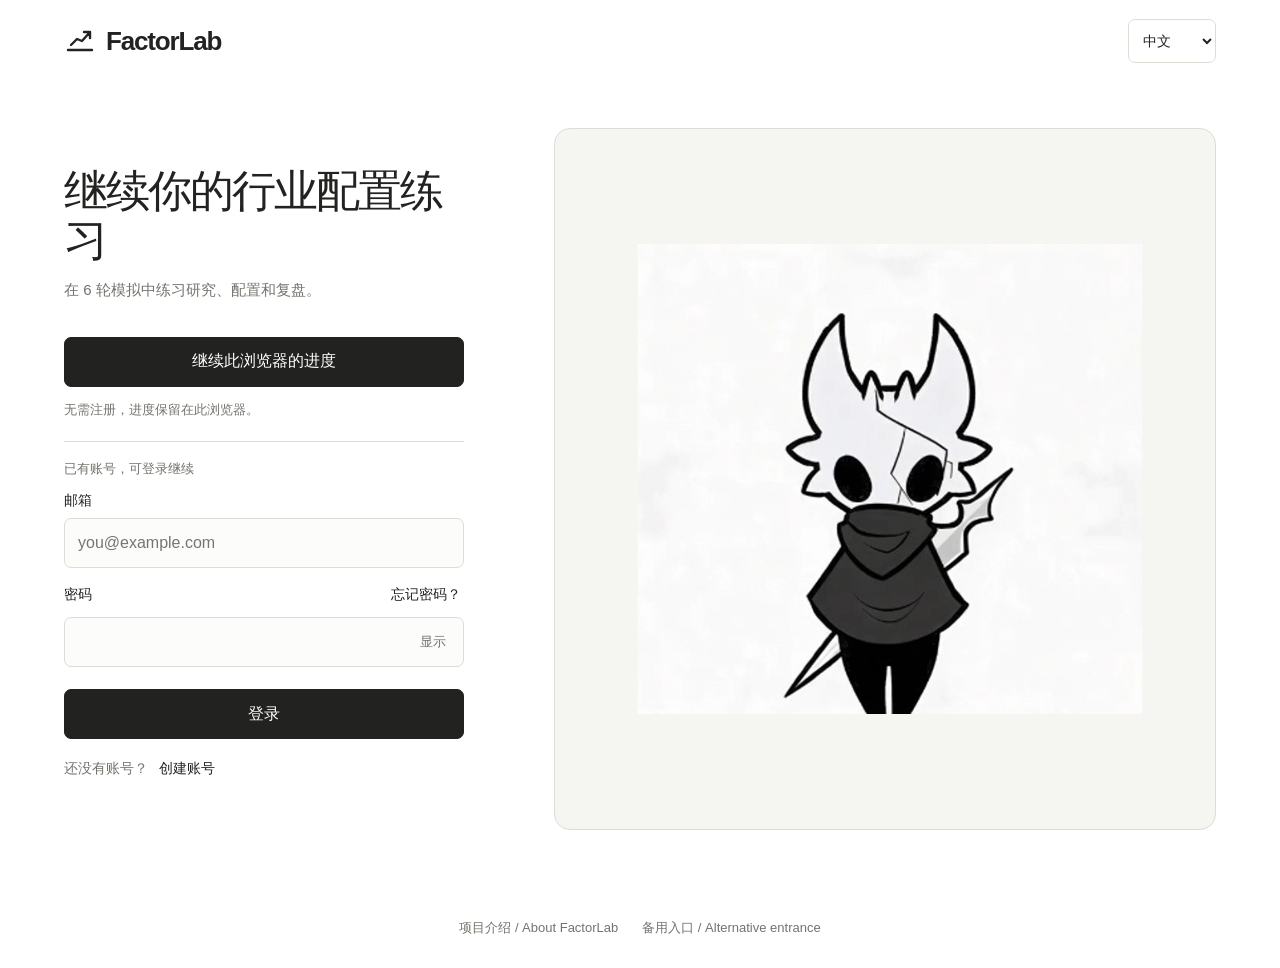
==== commit 335e372c: "Restore FactorLab GitHub Pages to 0c5e8300395654fc" ====
--- a/research-studio/index.html
+++ b/research-studio/index.html
@@ -4,9 +4,9 @@
   <meta charset="utf-8"><meta name="viewport" content="width=device-width,initial-scale=1"><meta name="color-scheme" content="light">
   <meta name="description" content="研究行业证据、测试因子、调整配置，并复盘模拟结果。">
   <meta name="page-type" content="software"><meta name="site-kind" content="software">
-  <title>FactorLab · 行业配置研究工作台</title><link rel="icon" href="data:,"><link rel="stylesheet" href="releases/19bf715ecd35fdbc/studio-bundle.css">
-  <script defer data-sources="compat.js cloud-config.js cloud.js shared/i18next.min.js shared/simulation.js shared/portfolio-ledger.js shared/evidence-data.js shared/i18n.js shared/research.js shared/research-tools.js coach-stream.js mascot.js experience.js icons.js assistant.js visuals.js market-view.js replay-data.js replay.js report.js editorial.js workspace.js guide-content.js guidance.js companion-guide.js" src="releases/19bf715ecd35fdbc/boot-core.js"></script>
-  <script defer src="releases/19bf715ecd35fdbc/app.js"></script><script defer data-sources="quick-check.js accounts.js studio.js enhancements.js pages-update.js" src="releases/19bf715ecd35fdbc/boot-ui.js"></script>
+  <title>FactorLab · 行业配置研究工作台</title><link rel="icon" href="data:,"><link rel="stylesheet" href="releases/0c5e8300395654fc/studio-bundle.css">
+  <script defer data-sources="compat.js vendor/supabase-2.118.0.js cloud-config.js cloud.js shared/i18next.min.js shared/simulation.js shared/portfolio-ledger.js shared/evidence-data.js shared/i18n.js shared/research.js shared/research-tools.js coach-stream.js mascot.js experience.js icons.js assistant.js visuals.js market-view.js replay-data.js replay.js report.js workspace.js guide-content.js guidance.js companion-guide.js" src="releases/0c5e8300395654fc/boot-core.js"></script>
+  <script defer src="releases/0c5e8300395654fc/app.js"></script><script defer data-sources="quick-check.js accounts.js studio.js enhancements.js pages-update.js" src="releases/0c5e8300395654fc/boot-ui.js"></script>
 <script>(function () {
   'use strict';
   const started = Date.now();
@@ -47,33 +47,28 @@
   }, 200);
   window.addEventListener('pagehide', () => clearInterval(timer), {once:true});
 })();
-</script><meta name="factorlab-hosting" content="static"><meta name="factorlab-version" content="19bf715ecd35fdbc"></head>
+</script><meta name="factorlab-hosting" content="static"><meta name="factorlab-version" content="0c5e8300395654fc"></head>
 <body>
 <div id="auth-loading" role="status"><strong>FactorLab</strong><p>Read evidence. Make a decision. Review the result.</p><p lang="zh-CN">看证据，做配置，再复盘。</p><small>正在准备工作台 · Preparing your workspace</small> <a href="login.html">返回登录 / Sign in</a></div>
 <a class="skip" href="#workspace" data-i18n="skip">跳到工作区</a>
 <aside class="sidebar">
   <a class="brand" href="about.html" aria-label="FactorLab"><span class="brand-mark" data-icon="chart-line-up"></span><span>FactorLab<span class="brand-caption">ALLOCATION STUDIO</span></span></a>
+  <a class="about-link" href="about.html">项目介绍 / About FactorLab</a><div class="workspace-label"><span data-zh="研究工作区" data-en="WORKSPACE">研究工作区</span><span class="small-index">B / 01</span></div>
   <nav class="rail" aria-label="Workspace">
     <button data-view="research" aria-current="page"><span data-icon="squares-four"></span><span data-zh="证据" data-en="Evidence">证据</span><span class="nav-index">01</span></button>
     <button data-view="portfolio"><span data-icon="sliders-horizontal"></span><span data-zh="配置决策" data-en="Allocation">配置决策</span><span class="nav-index">02</span></button>
     <button data-view="risk"><span data-icon="shield-check"></span><span data-zh="风险与归因" data-en="Risk & attribution">风险与归因</span><span class="nav-index">03</span></button>
     <button data-view="journal"><span data-icon="notebook"></span><span data-zh="决策复盘" data-en="Decision review">决策复盘</span><span class="nav-index">04</span></button>
   </nav>
-  <div class="rail-tools">
-    <button id="open-commands" aria-haspopup="dialog" aria-keyshortcuts="Control+K Meta+K"><span data-zh="快速导航" data-en="Quick navigation">快速导航</span><kbd>Ctrl K</kbd></button>
-    <a class="about-link" href="about.html" data-zh="项目介绍" data-en="About FactorLab">项目介绍</a>
-  </div>
 </aside>
 <div class="app-shell">
-  <header class="topbar">
-    <div class="rounds" id="rounds" aria-label="Round progress"></div>
-    <div class="top-actions"><button id="open-assets" class="asset-trigger"><span data-zh="虚拟资产" data-en="Virtual assets">虚拟资产</span><strong id="asset-total">—</strong></button><span id="save-status" role="status"></span><button id="open-coach" class="coach-trigger" aria-controls="coach-drawer" aria-haspopup="dialog" aria-expanded="false"><span id="companion-emblem" aria-hidden="true"></span><span data-zh="研究伴侣" data-en="Research partner">研究伴侣</span></button><button id="open-context" type="button" class="icon-button scope-info" aria-haspopup="dialog" aria-label="项目目标与资料来源" title="项目目标与资料来源"><span class="info-mark" aria-hidden="true">i</span></button><button id="settings" class="icon-button" aria-label="设置 Settings"><span data-icon="gear-six"></span></button></div></header>
+  <header class="topbar"><div class="breadcrumb"><span data-zh="行业配置" data-en="Sector allocation">行业配置</span><span class="slash">/</span><strong data-zh="研究工作台" data-en="Research studio">研究工作台</strong></div><div class="top-actions"><button id="open-assets" class="asset-trigger"><span data-zh="虚拟资产" data-en="Virtual assets">虚拟资产</span><strong id="asset-total">—</strong></button><span id="save-status" role="status"></span><button id="open-coach" class="coach-trigger"><span data-icon="sparkle"></span><span data-zh="AI 研究搭档" data-en="AI research partner">AI 研究搭档</span></button><button id="open-context" type="button" class="icon-button scope-info" aria-haspopup="dialog" aria-label="项目目标与资料来源" title="项目目标与资料来源"><span class="info-mark" aria-hidden="true">i</span></button><button id="settings" class="icon-button" aria-label="设置 Settings"><span data-icon="gear-six"></span></button></div></header>
   <main id="workspace" tabindex="-1">
     <div id="companion-feedback" class="companion-feedback" role="status" hidden></div>
-    <div id="notice" class="notice" role="status" hidden></div>
-
+    <div id="notice" class="notice" role="status" hidden></div><div id="partner-task" class="partner-task" role="status" aria-live="polite"></div>
+    <aside id="coach-activity" class="coach-activity"><button id="mobile-coach" type="button" aria-label="打开 AI 研究搭档"></button><div class="pet-bubble"><div class="coach-activity-copy" role="status"><strong id="coach-activity-label"></strong><p id="coach-activity-text"></p><small id="coach-activity-status"></small><button id="coach-activity-action" class="text-button" data-guide-action></button><details id="coach-activity-explanation" hidden><summary data-zh="操作反馈与 AI 补充" data-en="Action feedback & AI explanation">操作反馈与 AI 补充</summary><p id="coach-activity-detail"></p></details></div><button id="coach-activity-toggle" type="button" class="text-button"></button></div></aside>
     <div class="view-heading"><div><div class="eyebrow"><span class="accent-line"></span><span data-zh="FACTORLAB / 行业配置研究" data-en="FACTORLAB / SECTOR ALLOCATION">FACTORLAB / 行业配置研究</span></div><h1 id="view-title">行业研究</h1><p id="view-description" hidden></p></div><div class="clock"><span id="phase" class="phase"></span><strong id="day-count"></strong><small id="round-count"></small></div></div>
-
+    <div class="rounds" id="rounds" aria-label="Round progress"></div>
     <section id="market-summary" hidden class="market-kpis" aria-label="Portfolio context">
       <div><span data-i18n="nav"></span><div class="metric-value"><strong id="nav"></strong><small id="nav-change" title="自开局累计收益 / Cumulative return"></small></div></div>
       <div><span data-i18n="benchmark"></span><strong id="benchmark-nav"></strong><small data-i18n="benchmarkHint"></small></div>
@@ -85,7 +80,7 @@
         <section id="evidence-workbench" class="panel"></section><details class="macro-details"><summary data-zh="宏观条件 · 展开数字" data-en="Macro conditions · view numbers">宏观条件 · 展开数字</summary><section class="macro-strip" id="macro" aria-label="Macroeconomy"></section></details>
         <div class="research-grid">
           <div class="research-main">
-            <div id="market-host-research"><section class="panel market-panel" id="shared-market"><div class="panel-head"><h2 data-i18n="marketTitle"></h2><span id="cycle" class="cycle"></span></div><div id="nav-chart" class="chart"></div><p id="nav-chart-fallback" class="chart-fallback" hidden data-zh="图表脚本未加载，行情数字与数据表仍可使用。" data-en="Chart script did not load. Quotes and data tables remain available.">图表脚本未加载，行情数字与数据表仍可使用。</p><div class="heatmap" id="heatmap"></div></section></div>
+            <div id="market-host-research"><section class="panel market-panel" id="shared-market"><div class="panel-head"><h2 data-i18n="marketTitle"></h2><span id="cycle" class="cycle"></span></div><div id="nav-chart" class="chart"></div><p id="nav-chart-fallback" class="chart-fallback" hidden data-zh="图表脚本未加载，行情数字与数据表仍可使用。" data-en="Chart script did not load. Quotes and data tables remain available.">图表脚本未加载，行情数字与数据表仍可使用。</p><div class="chart-legend"><span class="legend portfolio-line" data-i18n="yourPortfolio"></span><span class="legend benchmark-line" data-i18n="benchmark"></span><span class="legend anchor-line" data-i18n="anchor"></span></div><div class="heatmap" id="heatmap"></div></section></div>
             <section class="panel event-panel"><div class="panel-head"><h2 data-i18n="eventTitle"></h2><small data-i18n="publicOnly"></small></div><div id="events" class="events"></div><div class="event-control" id="event-control" hidden><p data-i18n="eventPauseHint"></p><button id="resume" class="primary" data-i18n="resume"></button></div></section>
           </div>
           <aside class="research-aside"><section class="panel thesis-panel"><div class="panel-head"><h2 data-zh="周期观察" data-en="Cycle lens">周期观察</h2><span data-icon="scan"></span></div><div id="cycle-notes"></div></section><section class="next-action"><h2 data-zh="配置你的组合" data-en="Build your portfolio">配置你的组合</h2><button data-open-view="backtest" class="secondary"><span data-zh="打开因子实验室" data-en="Explore the factor lab">打开因子实验室</span><span data-icon="arrow-up-right"></span></button><button data-open-view="portfolio" class="primary" id="go-allocation"><span data-zh="制定本轮配置" data-en="Plan this allocation">制定本轮配置</span><span data-icon="arrow-right"></span></button></section></aside>
@@ -93,87 +88,19 @@
       </section>
       <section class="workspace-view" id="view-portfolio" data-view-panel="portfolio" hidden>
         <div class="allocation-layout">
-          <section class="panel portfolio-panel" id="portfolio">
-            <div class="panel-head"><h2 data-zh="目标仓位" data-en="Target weights">目标仓位</h2><span class="limit" data-i18n="cap"></span></div>
-            <div id="allocation-dial" class="allocation-dial" role="img"><i data-allocation-part="0" aria-hidden="true"></i><i data-allocation-part="1" aria-hidden="true"></i><i data-allocation-part="2" aria-hidden="true"></i><i data-allocation-part="3" aria-hidden="true"></i><i data-allocation-part="4" aria-hidden="true"></i><i data-allocation-part="5" aria-hidden="true"></i></div>
-            <div class="allocation-toolbar">
-              <div class="presets" role="group"><span class="preset-indicator" aria-hidden="true"></span><button type="button" data-preset="balanced" data-i18n="balanced"></button><button type="button" data-preset="defensive" data-i18n="defensive"></button><button type="button" data-preset="growth" data-i18n="growthStyle"></button></div>
-              <button id="undo-allocation" class="text-button" disabled data-zh="撤销调整" data-en="Undo change">撤销调整</button>
-            </div>
-            <div id="mobile-decision-action"></div>
-            <div class="weight-head" aria-hidden="true"><span data-zh="行业 / 现金" data-en="Sector / cash">行业 / 现金</span><span data-zh="当前" data-en="Current">当前</span><span data-zh="目标" data-en="Target">目标</span></div>
-            <div class="allocation" id="allocation"></div>
-            <p id="allocation-error" class="weight-guidance" role="status"></p>
-            <details class="factor-details"><summary><span data-icon="factors" aria-hidden="true"></span><span data-i18n="factorsTitle"></span></summary><p class="footnote" data-i18n="factorsHint"></p><div id="factors"></div><button id="apply-factors" class="secondary wide" data-i18n="applyFactors"></button></details>
-          </section>
-          <aside class="panel decision-panel">
-            <h2 data-zh="决策摘要" data-en="Decision summary">决策摘要</h2>
-            <dl class="allocation-summary">
-              <div><dt data-i18n="total"></dt><dd id="total"></dd></div>
-              <div><dt data-zh="最大行业仓位" data-en="Largest sector">最大行业仓位</dt><dd id="allocation-largest"></dd></div>
-              <div><dt data-zh="可用现金" data-en="Cash balance">可用现金</dt><dd id="allocation-cash"></dd></div>
-              <div><dt id="cost-label" data-i18n="estimatedCost"></dt><dd id="fee"></dd></div>
-            </dl>
-            <button type="button" class="allocation-diagnose" data-allocation-help="explain"><span data-icon="sparkle" aria-hidden="true"></span><span data-zh="AI 配置诊断" data-en="AI allocation check">AI 配置诊断</span></button>
-            <details id="decision-notes" class="decision-notes"><summary data-zh="添加决策笔记（可选）" data-en="Add decision notes (optional)">添加决策笔记（可选）</summary><div class="cycle-judgment"><label for="cycle-judgment" data-zh="本轮周期判断（可选）" data-en="Current-cycle judgment (optional)">本轮周期判断（可选）</label><select id="cycle-judgment"><option value="insufficient" data-zh="证据不足 / 不判断" data-en="Insufficient evidence / no call">证据不足 / 不判断</option><option value="expansion" data-zh="扩张" data-en="Expansion">扩张</option><option value="overheating" data-zh="过热" data-en="Overheating">过热</option><option value="stagflation" data-zh="滞胀" data-en="Stagflation">滞胀</option><option value="recession" data-zh="衰退" data-en="Recession">衰退</option><option value="recovery" data-zh="复苏" data-en="Recovery">复苏</option></select><label for="counter-evidence" data-zh="一项反证：什么会推翻这个判断？" data-en="One counter-example: what would overturn this call?">一项反证：什么会推翻这个判断？</label><textarea id="counter-evidence" rows="2" maxlength="500" data-zh-placeholder="例如：订单没有转化为收入" data-en-placeholder="For example: orders do not convert into revenue"></textarea><p class="footnote" data-zh="提交前不显示模型周期标签；提交后在复盘对照当时判断。" data-en="The model cycle stays hidden before submission and is compared in the review.">提交前不显示模型周期标签；提交后在复盘对照当时判断。</p></div><div class="forecast-row"><label for="forecast" data-i18n="forecastTitle"></label><select id="forecast"><option value="up" data-i18n="forecastUp"></option><option value="flat" data-i18n="forecastFlat"></option><option value="down" data-i18n="forecastDown"></option></select></div><div id="decision-citations" class="decision-citations"></div><label for="reason" data-i18n="reasonTitle"></label><select id="reason"><option value="" data-i18n="reasonChoose"></option><option value="evidence" data-i18n="reasonEvidence"></option><option value="risk" data-i18n="reasonRisk"></option><option value="anchor" data-i18n="reasonAnchor"></option><option value="valuation" data-i18n="reasonValuation"></option></select><textarea id="note" rows="3" maxlength="180" data-i18n-placeholder="notePlaceholder"></textarea><label for="falsifier-if">什么情况出现时，你会重新考虑这个判断？</label><textarea id="falsifier-if" rows="3" maxlength="500" aria-describedby="falsifier-hint"></textarea><p id="falsifier-hint" class="footnote" data-zh="留给复盘时参考。" data-en="Keep a note for your review.">留给复盘时参考。</p></details>
-            <p class="allocation-baseline" data-zh="初始比例是教学基线。请根据证据决定保留或调整。" data-en="The initial weights are a teaching baseline. Use evidence to decide whether to keep or change them.">初始比例是教学基线。请根据证据决定保留或调整。</p>
-            <div id="desktop-decision-action"><div id="decision-execution">
-            <div id="step-feedback-bar" class="step-feedback-bar" role="status" aria-live="polite"></div>
-            <button id="confirm" class="primary wide" aria-describedby="step-feedback-bar" data-i18n="confirm"></button>
-            <div class="simulation-controls" id="simulation-controls" hidden>
-              <div class="sim-track" id="simulation-track" role="progressbar"><span id="sim-progress"></span><strong id="simulation-message"></strong></div>
-              <div class="simulation-actions"><button id="pause-play" data-i18n="pauseAnimation"></button><button id="fast-forward" data-i18n="fastForward"></button></div>
-            </div>
-            <button data-open-view="research" id="decision-event" class="primary wide" hidden data-zh="查看本轮事件" data-en="Review the event">查看本轮事件</button>
-            <button data-open-view="journal" id="decision-review" class="primary wide" hidden data-zh="查看本轮复盘" data-en="Review this round">查看本轮复盘</button>
-            </div></div>
-          </aside>
+          <section class="panel portfolio-panel" id="portfolio"><div class="panel-head"><div><span class="eyebrow" data-zh="1. 分配资金" data-en="01 / POSITION WEIGHTS">1. 分配资金</span><h2 data-i18n="portfolioTitle"></h2></div><span class="limit" data-i18n="cap"></span></div><div class="presets"><button data-preset="balanced" data-i18n="balanced"></button><button data-preset="defensive" data-i18n="defensive"></button><button data-preset="growth" data-i18n="growthStyle"></button></div><div class="allocation-dial" id="allocation-dial"></div><div class="allocation-toolbar"><span data-zh="当前 → 目标" data-en="Current → Target">当前 → 目标</span><button id="undo-allocation" class="text-button" disabled data-zh="撤销调整" data-en="Undo adjustment">撤销调整</button></div><div class="allocation" id="allocation"></div><div class="allocation-summary"><span data-i18n="total"></span><strong id="total"></strong><span id="cost-label" data-i18n="estimatedCost"></span><strong id="fee"></strong></div><p id="allocation-error" class="error" role="status"></p><details class="factor-details"><summary><span data-icon="factors" aria-hidden="true"></span><span data-i18n="factorsTitle"></span></summary><p class="footnote" data-i18n="factorsHint"></p><div id="factors"></div><button id="apply-factors" class="secondary wide" data-i18n="applyFactors"></button></details></section>
+          <section class="panel decision-panel"><h2 data-zh="确认配置" data-en="Confirm allocation">确认配置</h2><div class="allocation-help"><h3 data-zh="让 AI 帮你调配" data-en="Get allocation help">让 AI 帮你调配</h3><button data-allocation-help="explain" data-zh="解释我的配置" data-en="Explain my allocation">解释我的配置</button><button data-allocation-help="compare" data-zh="比较调整" data-en="Compare changes">比较调整</button><button data-allocation-help="draft" data-zh="帮我起草配置" data-en="Draft an allocation">帮我起草配置</button></div><details id="decision-notes" class="decision-notes"><summary data-zh="添加决策笔记（可选）" data-en="Add decision notes (optional)">添加决策笔记（可选）</summary><div class="cycle-judgment"><label for="cycle-judgment" data-zh="本轮周期判断（可选）" data-en="Current-cycle judgment (optional)">本轮周期判断（可选）</label><select id="cycle-judgment"><option value="insufficient" data-zh="证据不足 / 不判断" data-en="Insufficient evidence / no call">证据不足 / 不判断</option><option value="expansion" data-zh="扩张" data-en="Expansion">扩张</option><option value="overheating" data-zh="过热" data-en="Overheating">过热</option><option value="stagflation" data-zh="滞胀" data-en="Stagflation">滞胀</option><option value="recession" data-zh="衰退" data-en="Recession">衰退</option><option value="recovery" data-zh="复苏" data-en="Recovery">复苏</option></select><label for="counter-evidence" data-zh="一项反证：什么会推翻这个判断？" data-en="One counter-example: what would overturn this call?">一项反证：什么会推翻这个判断？</label><textarea id="counter-evidence" rows="2" maxlength="500" data-zh-placeholder="例如：订单没有转化为收入" data-en-placeholder="For example: orders do not convert into revenue"></textarea><p class="footnote" data-zh="提交前不显示模型周期标签；提交后在复盘对照当时判断。" data-en="The model cycle stays hidden before submission and is compared in the review.">提交前不显示模型周期标签；提交后在复盘对照当时判断。</p></div><div class="forecast-row"><label for="forecast" data-i18n="forecastTitle"></label><select id="forecast"><option value="up" data-i18n="forecastUp"></option><option value="flat" data-i18n="forecastFlat"></option><option value="down" data-i18n="forecastDown"></option></select></div><div id="decision-citations" class="decision-citations"></div><label for="reason" data-i18n="reasonTitle"></label><select id="reason"><option value="" data-i18n="reasonChoose"></option><option value="evidence" data-i18n="reasonEvidence"></option><option value="risk" data-i18n="reasonRisk"></option><option value="anchor" data-i18n="reasonAnchor"></option><option value="valuation" data-i18n="reasonValuation"></option></select><textarea id="note" rows="3" maxlength="180" data-i18n-placeholder="notePlaceholder"></textarea><label for="falsifier-if">什么情况出现时，你会重新考虑这个判断？</label><textarea id="falsifier-if" rows="3" maxlength="500" aria-describedby="falsifier-hint"></textarea><p id="falsifier-hint" class="footnote" data-zh="留给复盘时参考。" data-en="Keep a note for your review.">留给复盘时参考。</p></details><div id="step-feedback-bar" class="step-feedback-bar" role="status" aria-live="polite"></div><p class="allocation-baseline" data-zh="初始比例是教学基线。请根据证据决定保留或调整。" data-en="The initial weights are a teaching baseline. Use evidence to decide whether to keep or change them.">初始比例是教学基线。请根据证据决定保留或调整。</p><button id="confirm" class="primary wide" aria-describedby="step-feedback-bar" data-i18n="confirm"></button><div class="simulation-controls" id="simulation-controls" hidden><div class="sim-track"><span id="sim-progress"></span></div><p id="simulation-message"></p><div><button id="pause-play" data-i18n="pauseAnimation"></button><button id="fast-forward" class="primary" data-i18n="fastForward"></button></div></div></section>
         </div>
         <section id="securities-allocation" class="panel"></section>
       </section>
       <section class="workspace-view" id="view-backtest" data-view-panel="backtest" hidden><div id="backtest-content"></div></section>
-      <section class="workspace-view" id="view-risk" data-view-panel="risk" hidden>
-        <section id="ledger-review" class="panel">
-          <div class="panel-head"><div><h2 data-zh="收益归因" data-en="Return attribution">收益归因</h2><span id="attribution-period" class="decision-meta"></span></div><button type="button" id="risk-next-action" class="primary" data-open-view="portfolio"></button></div>
-          <div class="ledger-summary" id="ledger-summary"></div>
-        </section>
-        <div class="risk-layout">
-          <section class="panel" id="risk"><div class="panel-head"><h2 data-zh="风险指标" data-en="Risk measures">风险指标</h2><button class="text-button" id="model-info"><span data-icon="info"></span><span data-i18n="method"></span></button></div><p id="risk-observations" class="decision-meta"></p><div class="risk-grid" id="risk-metrics"></div></section>
-          <section class="panel" id="sector-attribution"><div class="panel-head"><h2 data-zh="行业贡献" data-en="Sector contributions">行业贡献</h2><span class="decision-unit">USD</span></div><div id="sector-contributions"></div></section>
-        </div>
-        <section id="risk-performance" class="panel"><h2 data-zh="组合与基准" data-en="Portfolio and benchmark">组合与基准</h2><div id="review-asset-chart" class="standard-chart"></div>
-          <details id="risk-contribution-detail" class="supporting-detail"><summary data-zh="核对逐项贡献" data-en="Inspect individual contributions">核对逐项贡献</summary><div id="security-contributions"></div></details>
-          <details class="supporting-detail"><summary data-zh="方法、因子暴露与收益来源" data-en="Methods, factor exposure and attribution">方法、因子暴露与收益来源</summary><p class="footnote" data-i18n="riskFrequency"></p><div class="attribution" id="attribution"></div></details>
-          <details id="risk-market-details" class="supporting-detail"><summary data-zh="行业表现与参照组合" data-en="Sector performance and comparisons">行业表现与参照组合</summary><div id="market-host-risk"></div></details>
-        </section>
-      </section>
-      <section class="workspace-view" id="view-journal" data-view-panel="journal" hidden>
-        <div class="journal-layout">
-          <section class="review-card" id="review" hidden>
-            <div class="panel-head"><h2 id="review-title"></h2><button id="next-round" class="primary" data-i18n="nextRound"></button><button id="final-report" class="primary" data-zh="导出研究小结" data-en="Export research summary" hidden>导出研究小结</button></div>
-            <div id="review-content"></div><section id="course-checklist" class="course-checklist" hidden></section><button id="replay" class="secondary" data-i18n="replay" hidden></button>
-          </section>
-          <section class="panel journal-panel" id="journal">
-            <div class="panel-head"><h2 data-zh="投研备忘录" data-en="Research memo">投研备忘录</h2><button type="button" id="write-memo" class="primary" data-zh="写备忘录" data-en="Write a memo">写备忘录</button></div>
-            <div id="history" class="history"></div>
-            <label for="reflection" data-i18n="reflectionPrompt"></label>
-            <div class="memo-templates" role="group"><button type="button" data-memo-template="evidence" aria-pressed="true" data-zh="证据偏差" data-en="Evidence bias">证据偏差</button><button type="button" data-memo-template="position" aria-pressed="false" data-zh="仓位纪律" data-en="Position discipline">仓位纪律</button><button type="button" data-memo-template="volatility" aria-pressed="false" data-zh="意外波动" data-en="Unexpected volatility">意外波动</button></div>
-            <p id="memo-prompts"></p>
-            <textarea id="reflection" maxlength="600" rows="5" aria-describedby="memo-prompts memo-save" data-i18n-placeholder="reflectionPlaceholder"></textarea>
-            <div class="memo-caption"><p id="memo-save" class="footnote" data-zh="自动保存在当前浏览器。账号存档需手动更新。" data-en="Saved in this browser. Update your account save manually.">自动保存在当前浏览器。账号存档需手动更新。</p><span id="memo-count"></span></div>
-            <div class="memo-links"><button data-open-view="risk" class="text-button"><span data-zh="查看收益归因" data-en="Inspect attribution">查看收益归因</span><span data-icon="arrow-up-right"></span></button><button id="export-save" class="text-button"><span data-icon="download-simple" aria-hidden="true"></span><span data-i18n="exportSave"></span></button></div>
-          </section>
-        </div>
-      </section>
+      <section class="workspace-view" id="view-risk" data-view-panel="risk" hidden><section id="ledger-review" class="panel"></section><div class="risk-layout"><section class="panel" id="risk"><div class="panel-head"><h2 data-i18n="riskTitle"></h2><button class="text-button" id="model-info"><span data-icon="info"></span><span data-i18n="method"></span></button></div><div class="risk-grid" id="risk-metrics"></div><details class="supporting-detail"><summary data-zh="方法、因子暴露与收益来源" data-en="Methods, factor exposure & attribution">方法、因子暴露与收益来源</summary><p class="footnote" data-i18n="riskFrequency"></p><div class="attribution" id="attribution"></div></details></section><div class="risk-aside"><details id="risk-market-details" class="panel supporting-detail"><summary data-zh="行业表现与参照组合" data-en="Sector performance & comparisons">行业表现与参照组合</summary><div id="market-host-risk"></div></details><div class="risk-notes"><button data-open-view="journal" class="secondary wide"><span data-zh="记录我的复盘" data-en="Write my reflection">记录我的复盘</span><span data-icon="arrow-right"></span></button></div></div></div></section>
+      <section class="workspace-view" id="view-journal" data-view-panel="journal" hidden><div class="journal-layout"><section class="review-card" id="review" hidden><span class="review-icon" data-icon="flag-checkered"></span><p class="kicker" data-i18n="reviewLabel"></p><h2 id="review-title"></h2><div id="review-content"></div><section id="course-checklist" class="course-checklist" hidden></section><button id="next-round" class="primary wide" data-i18n="nextRound"></button><button id="replay" class="secondary wide" data-i18n="replay" hidden></button></section><section class="panel journal-panel" id="journal"><div class="panel-head"><h2 data-i18n="journalTitle"></h2><button id="export-save" class="text-button"><span data-icon="download-simple"></span><span data-i18n="exportSave"></span></button></div><div id="history" class="history"></div><label for="reflection" data-i18n="reflectionPrompt"></label><textarea id="reflection" maxlength="600" rows="5" data-i18n-placeholder="reflectionPlaceholder"></textarea><p class="footnote" data-zh="反思自动保存在当前浏览器；账号存档需手动更新。" data-en="Your reflection is an opinion Saved locally with your progress">反思自动保存在当前浏览器；账号存档需手动更新。</p><button data-open-view="risk" class="secondary"><span data-zh="查看收益归因" data-en="Inspect attribution">查看收益归因</span><span data-icon="arrow-up-right"></span></button></section></div></section>
     </div>
     <footer><span data-zh="合成教学数据 · 不代表真实市场表现" data-en="Synthetic educational data · Not empirical market evidence">合成教学数据 · 不代表真实市场表现</span><a href="previous/" id="design-link"><span data-zh="上一版 · 10月13日" data-en="Previous version · Oct 13">上一版 · 10月13日</span><span data-icon="arrow-up-right"></span></a></footer>
   </main>
 </div>
-<dialog id="command-palette" aria-labelledby="command-title">
-  <div class="command-heading"><h2 id="command-title" data-zh="快速导航" data-en="Quick navigation">快速导航</h2><button type="button" id="command-close" aria-label="关闭 / Close">Esc</button></div>
-  <input type="search" id="command-query" maxlength="600" autocomplete="off" aria-labelledby="command-title">
-  <div id="command-results"></div>
-</dialog>
+<button id="pet-dock" type="button" hidden aria-label="桌宠"></button>
 <dialog id="coach-drawer" class="coach-drawer" aria-labelledby="coach-title">
   <div class="drawer-top">
     <h2 id="coach-title" data-i18n="coachTitle"></h2>
@@ -184,7 +111,6 @@
           <small id="coach-mode" role="status"></small>
           <p id="composer-shortcuts" data-zh="Enter 发送 · Shift + Enter 换行" data-en="Enter to send · Shift + Enter for a new line">Enter 发送 · Shift + Enter 换行</p>
           <label class="partner-focus"><input id="partner-focus" type="checkbox"><span data-zh="专注模式" data-en="Focus mode">专注模式</span></label>
-          <div id="coach-activity"><span id="coach-activity-label" hidden></span><span id="coach-activity-text" hidden></span><p id="coach-activity-status"></p><button id="coach-activity-toggle" type="button" class="text-button"></button><details id="coach-activity-explanation" hidden><summary data-zh="操作反馈与 AI 补充" data-en="Action feedback">操作反馈与 AI 补充</summary><p id="coach-activity-detail"></p></details></div>
           <ul id="partner-reminders" class="partner-reminders"></ul>
         </div>
       </details>
@@ -195,11 +121,7 @@
   <div id="coach-alert" class="coach-alert" role="status" hidden></div>
   <div class="coach-panel">
     <div id="coach-scroll" class="coach-scroll">
-      <section class="companion-context"><div id="coach-current-guide"></div>
-        <details id="companion-guide"><summary id="guide-title">语音引导</summary>
-          <div class="guide-captions"><p id="guide-caption-en" lang="en"></p><p id="guide-caption-zh" lang="zh-CN"></p></div>
-          <div class="guide-controls"><button type="button" id="guide-read"></button><button type="button" id="guide-mute"></button><select id="guide-voice" aria-label="Voice language / 语音语言"><option value="en">English</option><option value="zh">中文</option></select></div><p id="guide-status" role="status"></p>
-        </details></section><div id="coach-empty" class="coach-empty"><div id="coach-mascot" class="mascot-host"></div></div>
+      <div id="coach-current-guide" class="coach-current-guide"></div><div id="coach-empty" class="coach-empty"><div id="coach-mascot" class="mascot-host"></div></div>
       <div id="chat-attachments" class="chat-attachments"></div>
       <div id="messages" class="messages" aria-live="polite"></div>
       <div class="quick-questions"><button data-question="macro" data-i18n="questionMacro"></button><button data-question="risk" data-i18n="questionRisk"></button><button data-question="review" data-i18n="questionReview"></button></div>
--- a/research-studio/releases/0c5e8300395654fc/studio-bundle.css
+++ b/research-studio/releases/0c5e8300395654fc/studio-bundle.css
@@ -0,0 +1,862 @@
+@charset "UTF-8";
+:root{--paper:#fafafa;--surface:#fff;--ink:#20201e;--muted:#656561;--line:#e8e8e5;--accent:#c74618;--orange:#f1662d;--tint:#fff2e9;--negative:#b73535;--positive:#3c6251;--radius:16px;--sidebar:216px;--ease:cubic-bezier(.22,1,.36,1);color-scheme:light;font-synthesis:none}
+*{box-sizing:border-box}html{scroll-behavior:smooth;scroll-padding-top:88px}body{margin:0;background:var(--paper);color:var(--ink);font-family:"Segoe UI Variable Text","Segoe UI","Microsoft YaHei","PingFang SC",sans-serif;font-size:16px;line-height:1.55;font-variant-numeric:tabular-nums}h1,h2,h3,p{margin:0}h1{font-size:32px;font-weight:650;letter-spacing:-1px;line-height:1.25}h2{font-size:19px;font-weight:650;line-height:1.4;letter-spacing:-.3px}h3{font-size:16px;font-weight:600;line-height:1.5}a{color:inherit;text-decoration:none}button,input,select,textarea{font:inherit;color:inherit}button,a,summary,input,select,textarea{-webkit-tap-highlight-color:transparent}button{border:1px solid var(--line);background:#fff;border-radius:9px;min-height:42px;padding:9px 15px;display:inline-flex;justify-content:center;align-items:center;gap:9px;font-size:14px;font-weight:550;cursor:pointer;transition:transform 150ms var(--ease),background-color 160ms,border-color 160ms,box-shadow 160ms,color 160ms;touch-action:manipulation}button:hover:not(:disabled){background:#f2f2ef;border-color:#cdcdc7;transform:translateY(-1px) scale(1.015)}button:active:not(:disabled){transform:scale(.975)}button:disabled{opacity:.45;cursor:not-allowed}button:focus-visible,a:focus-visible,input:focus-visible,select:focus-visible,textarea:focus-visible,summary:focus-visible{outline:3px solid #f1662d77;outline-offset:3px}button svg,a svg{flex:none}.primary{background:var(--accent);color:#fff;border-color:var(--accent)}.primary:hover:not(:disabled){background:#ac3810;border-color:#ac3810;box-shadow:0 5px 15px #c746181e}.secondary{background:#fff;color:var(--ink);border-color:#d8d8d3}.quiet,.text-button{background:transparent;border-color:transparent}.text-button{color:var(--accent);padding:6px 0;min-height:36px}.text-button:hover:not(:disabled){border-color:transparent;background:transparent;color:#9f3813}.icon-button{padding:0;width:42px;min-width:42px}.wide{width:100%}[hidden]{display:none!important}[data-icon]{display:inline-flex;width:21px;height:21px;align-items:center;justify-content:center;flex:none}[data-icon] svg{width:100%;height:100%;fill:currentColor}.sr-only{position:absolute;width:1px;height:1px;padding:0;margin:-1px;overflow:hidden;clip:rect(0,0,0,0);white-space:nowrap;border:0}.skip{position:fixed;top:-100px;left:230px;padding:12px 20px;z-index:100;background:#20201e;color:#fff}.skip:focus{top:10px}.eyebrow{font-size:12px;letter-spacing:.08em;font-weight:600;color:var(--muted);display:flex;align-items:center;gap:8px}.accent-line{display:inline-block;background:var(--orange);width:20px;height:3px;border-radius:2px}.source-tag{display:inline-flex;font-size:12px;line-height:1.4;font-weight:550;padding:4px 8px;background:#f3f3ef;border-radius:5px;color:#60605a;white-space:nowrap}.footnote{font-size:14px;line-height:1.65;color:var(--muted)}.positive{color:var(--positive)}.negative,.error{color:var(--negative)}.error{font-size:14px;min-height:0}.error:empty{display:none}
+.sidebar{position:fixed;inset:0 auto 0 0;width:var(--sidebar);background:#fff;border-right:1px solid var(--line);display:flex;flex-direction:column;z-index:30;padding:0 16px}.brand{height:80px;display:flex;align-items:center;gap:10px;padding:0 8px;font-size:24px;font-weight:720;letter-spacing:-.9px;view-transition-name:brand}.brand-mark{width:34px;height:34px;color:var(--accent);background:var(--tint);border-radius:10px;padding:6px}.brand-caption{display:block;font-size:9px;letter-spacing:1.4px;font-weight:600;color:#77776e;margin-top:-3px}.workspace-label{display:flex;justify-content:space-between;margin:27px 12px 12px;color:#797970;font-size:12px;font-weight:600;letter-spacing:.04em}.small-index{font-size:11px;color:#9c9c92}.rail{display:grid;gap:6px}.rail button{position:relative;justify-content:flex-start;border-color:transparent;min-height:48px;padding:10px 12px;font-size:14px;color:#61615b;gap:12px;isolation:isolate}.rail button:hover{background:#f5f5f2;transform:translateX(2px)}.rail button[aria-current=page]{background:#242422;color:white;box-shadow:0 3px 8px #0000000a}.rail button[aria-current=page]:before{content:"";position:absolute;width:3px;height:18px;background:var(--orange);left:-17px;border-radius:0 3px 3px 0}.rail button[aria-current=page] [data-icon]{color:#ffa070}.nav-index{margin-left:auto;font-size:11px;opacity:.55}.sidebar-project{margin:35px 12px 20px;border-top:1px solid var(--line);padding-top:23px}.project-symbol{color:#adad9f;margin-bottom:12px}.sidebar-project h2{font-size:24px;line-height:1.5;margin:8px 0 10px;white-space:pre-line;letter-spacing:-.6px}.sidebar-project p{font-size:13px;line-height:1.9;white-space:pre-line;color:#78786f}.sidebar-bottom{margin-top:auto;padding:18px 0 24px}.sidebar-bottom button{padding:9px 10px;justify-content:flex-start;min-height:42px;font-size:13px}.sandbox-label{display:flex;align-items:center;gap:7px;margin:15px 12px 0;font-size:11px;color:#858579}.status-dot{width:6px;height:6px;background:var(--orange);border-radius:50%;display:block}.app-shell{margin-left:var(--sidebar);min-width:0}.topbar{height:68px;background:#fff;border-bottom:1px solid var(--line);padding:0 32px;display:flex;align-items:center;justify-content:space-between;gap:15px;position:sticky;top:0;z-index:25;view-transition-name:topbar}.breadcrumb{display:flex;align-items:center;gap:14px;font-size:14px;white-space:nowrap;color:#7a7a72}.breadcrumb strong{font-weight:500;color:#34342e}.slash{color:#c4c4bd}.top-actions{display:flex;align-items:center;gap:12px}.top-actions>span{font-size:12px;color:#7b7b72}.coach-trigger{background:#fff8f4;border-color:#f6ddd0;font-size:13px}.coach-trigger [data-icon]{color:var(--accent);width:18px;height:18px}.top-actions>.icon-button{border-color:transparent}.top-actions>.icon-button [data-icon]{color:#73736b}main{max-width:1620px;margin:0 auto;padding:26px 32px 0;min-width:0}.view-heading{display:flex;justify-content:space-between;gap:24px;margin-bottom:20px}.view-heading h1{margin:7px 0 6px}.view-heading p{font-size:14px;color:var(--muted);max-width:750px}.clock{text-align:right;min-width:122px;padding-top:3px}.clock>strong{display:block;font-size:21px;line-height:1.5;font-weight:600;margin:3px 0}.clock>small{display:block;font-size:12px;color:var(--muted)}.phase{font-size:12px;background:var(--tint);color:var(--accent);padding:4px 8px;border-radius:5px}.rounds{display:grid;grid-template-columns:repeat(6,minmax(0,1fr));gap:8px;margin-bottom:20px;view-transition-name:rounds}.round-item{position:relative;display:flex;gap:7px;border-top:2px solid #e4e4dd;padding-top:7px;font-size:11px;color:#7c7c72;min-width:0;transition:border-color .25s,color .25s}.round-item b{font-weight:600;white-space:nowrap}.round-item span{white-space:nowrap;overflow:hidden;text-overflow:ellipsis}.round-item.active{color:var(--accent);border-color:var(--orange)}.round-item.done{border-color:#83837b}.market-kpis{display:grid;grid-template-columns:1.1fr 1fr 1fr .8fr;border-top:1px solid var(--line);border-bottom:1px solid var(--line);padding:16px 0;margin-bottom:20px;view-transition-name:portfolio-summary}.market-kpis>div{padding:0 22px;border-left:1px solid var(--line);min-width:0}.market-kpis>div:first-child{padding-left:0;border-left:0}.market-kpis>div>span{font-size:13px;color:var(--muted)}.market-kpis strong{display:block;font-size:29px;font-weight:580;letter-spacing:-1px;line-height:1.5;white-space:nowrap}.market-kpis small{font-size:11px;color:#77776f;display:block}.metric-value{display:flex;align-items:center;gap:10px}.metric-value small{font-size:12px;border-radius:5px;background:#f1f6f2;padding:3px 6px}.market-kpis .context-tag{align-self:center}.context-tag .source-tag{color:var(--accent);background:var(--tint);font-size:11px}.context-tag p{font-size:12px;color:#808073;margin-top:8px}.workspace-view{min-width:0}.view-stack{view-transition-name:workspace}.panel{background:#fff;border:1px solid var(--line);border-radius:var(--radius);padding:21px;min-width:0;transition:border-color 180ms,box-shadow 180ms}.panel:hover{border-color:#deded8}.panel-head{display:flex;align-items:center;justify-content:space-between;gap:14px;margin-bottom:15px}.panel-head h2{font-size:17px}.panel-head small{font-size:12px;color:var(--muted)}.panel-head [data-icon]{color:#8b8b7f}.panel-head>.eyebrow{margin-bottom:6px}.macro-strip{display:grid;grid-template-columns:repeat(6,minmax(0,1fr));border:1px solid var(--line);background:#fff;border-radius:12px;padding:15px 0;margin-bottom:18px}.macro-metric{border-left:1px solid var(--line);padding:0 17px;min-width:0}.macro-metric:first-child{border-left:0}.macro-metric>span{font-size:12px;color:var(--muted);display:block}.macro-metric strong{font-size:23px;font-weight:550;line-height:1.4;display:block;letter-spacing:-.5px}.macro-metric small{font-size:11px;color:#87877c;letter-spacing:0;font-weight:400;margin-left:3px}.micro-track{height:2px;background:#f0f0e8;margin-top:7px;overflow:hidden;border-radius:2px}.micro-track i{display:block;height:100%;background:#e68b62;transition:width .25s var(--ease)}.research-grid{display:grid;grid-template-columns:minmax(0,1fr) 290px;gap:18px}.research-main,.research-aside{display:grid;align-content:start;gap:18px}.market-panel{view-transition-name:market-card}.cycle{color:var(--accent);background:var(--tint);font-size:12px;padding:4px 8px;border-radius:5px}.chart{height:178px;position:relative;margin:0 -6px}.chart svg{width:100%;height:100%;overflow:visible}.chart svg text{font-family:inherit;fill:#76766d;font-size:14px}.chart svg polyline{transition:stroke .2s}.empty-chart{position:absolute;inset:30px 0 20px;display:flex;align-items:center;justify-content:center;text-align:center;padding:25px;font-size:14px;color:#76766b;background:linear-gradient(transparent,#ffffffec,transparent)}.chart-legend{display:flex;align-items:center;justify-content:center;gap:19px;font-size:11px;color:#737367;margin-top:8px;flex-wrap:wrap}.legend{display:flex;align-items:center;gap:7px}.legend:before{content:"";height:2px;width:17px;background:var(--orange)}.benchmark-line:before{background:#8d8d85}.anchor-line:before{background:#242422}.heatmap{display:grid;grid-template-columns:repeat(5,minmax(0,1fr));gap:7px;margin-top:20px}.sector-tile{border-left:2px solid #c7c7bf;padding:0 9px;transition:background-color .2s,transform .2s;min-width:0}.sector-tile>span{display:block;font-size:12px;color:#757569;white-space:nowrap}.sector-tile>strong{display:block;font-size:18px;font-weight:550;letter-spacing:-.4px}.sector-tile>small{font-size:11px;color:#838376}.sector-tile.up{border-color:#748e7f}.sector-tile.down{border-color:#c8837f}.sector-tile.up strong{color:var(--positive)}.sector-tile.down strong{color:var(--negative)}.sector-tile:hover{transform:translateY(-2px);background:#f7f7f3}.thesis-panel h2{font-size:17px}.cycle-evidence,.cycle-inference{font-size:14px;line-height:1.75}.cycle-inference{margin-top:14px;border-top:1px solid var(--line);padding-top:14px;color:#727265}.cycle-row{margin:9px 0}.cycle-row strong{font-weight:600}.cycle-row small{font-size:12px;display:block;color:var(--muted)}.next-action{padding:22px;border:1px solid #f5d5c5;background:linear-gradient(135deg,#fff8f2,#fffdfb);border-radius:var(--radius)}.step-kicker{font-size:11px;letter-spacing:.06em;color:var(--accent)}.next-action h2{margin:8px 0;font-size:19px}.next-action p{font-size:14px;color:#80705f;line-height:1.8;margin-bottom:15px}.next-action button{width:100%;justify-content:space-between;margin-top:9px}.next-action button [data-icon]{width:17px;height:17px}.evidence-grid{display:grid;grid-template-columns:repeat(3,minmax(0,1fr));gap:9px}.evidence-button{display:block;text-align:left;font-weight:400;padding:11px 12px;min-height:75px;background:#fcfcfa;border-radius:9px}.evidence-button small{display:block;font-size:11px;color:#848476;margin-bottom:5px}.evidence-button strong{font-size:14px;font-weight:550;display:block}.evidence-button.read{border-color:#dfb59c;background:#fff7f1}.evidence-button[aria-expanded=true]{border-color:var(--accent)}.evidence-detail{margin-top:12px;background:#fff8f2;border-left:2px solid var(--orange);padding:12px 15px;font-size:16px;line-height:1.7}.event-row{display:flex;gap:13px;margin-top:14px;font-size:14px;line-height:1.7}.event-index{width:28px;height:28px;border-radius:7px;display:grid;place-items:center;flex:none;background:#f3f3ee;font-size:12px;color:#777769}.event-meta{display:flex;justify-content:space-between;gap:12px;font-size:11px;color:#838375;margin-bottom:3px}.event-meta b{color:var(--accent);font-weight:500}.event-row h3{font-size:15px;margin-bottom:5px}.event-row p{color:#6c6c5f;font-size:14px;line-height:1.75}.events>details{margin-top:12px;font-size:14px}.events>details>summary{cursor:pointer;color:var(--muted)}.event-control{display:flex;align-items:center;justify-content:space-between;gap:18px;border-top:1px solid var(--line);padding-top:16px;margin-top:18px}.event-control p{font-size:14px;color:var(--muted)}.event-control button{flex:none}.allocation-layout{display:grid;grid-template-columns:minmax(0,1.15fr) minmax(0,1fr);gap:22px}.portfolio-panel .panel-head h2{margin-top:6px;font-size:22px}.limit{color:#737366;font-size:12px}.presets{display:grid;grid-template-columns:repeat(3,minmax(0,1fr));padding:4px;background:#f5f5f1;border-radius:10px;margin:18px 0 22px;gap:4px}.presets button{background:transparent;border-color:transparent;min-height:35px;font-size:14px}.presets button:hover{background:#fff}.presets button[aria-pressed=true],.presets button.active{background:#fff;border-color:#e5e5db;box-shadow:0 2px 3px #00000005}.allocation-row{display:grid;grid-template-columns:minmax(0,1fr) 55px 88px;align-items:center;gap:14px;padding:12px 0;border-bottom:1px solid #f0f0eb;min-height:62px}.allocation-row label{display:flex;align-items:center;gap:11px;font-size:16px}.allocation-row label:before{content:"";width:8px;height:8px;border-radius:50%;background:var(--sector-color);flex:none}.allocation-row>small{text-align:right;color:#848473;font-size:12px}.allocation-input{position:relative}.allocation-input input{min-height:38px;padding:7px 22px 7px 10px;text-align:right;font-size:16px}.allocation-input:after{content:"%";position:absolute;right:10px;top:10px;font-size:12px;color:#959583}.allocation-summary{display:grid;grid-template-columns:1fr auto;gap:6px;padding-top:18px;font-size:14px}.allocation-summary strong{font-size:16px;font-weight:550}.factor-details{margin-top:20px;border-top:1px solid var(--line);padding-top:17px}.factor-details>summary{cursor:pointer;font-size:14px;font-weight:600}.factor-details>p{margin:12px 0}.factor-row{display:grid;grid-template-columns:85px 1fr 42px;gap:12px;align-items:center;margin:15px 0;font-size:14px}.factor-row output{text-align:right;color:var(--accent)}input[type=range]{width:100%;accent-color:var(--accent);padding:0;cursor:pointer}.decision-panel>.eyebrow{margin-bottom:8px}.decision-panel>h2{font-size:23px}.decision-intro{font-size:14px;color:var(--muted);margin:12px 0 24px;max-width:370px}.decision-panel>label{display:block;font-size:14px;font-weight:550;margin:21px 0 8px}.forecast-row{display:grid;grid-template-columns:1fr 170px;align-items:center;gap:10px;margin-bottom:9px}.forecast-row label{font-size:14px;font-weight:550}.forecast-hint{font-size:13px;margin:12px 0 22px}.decision-boundary{display:flex;gap:10px;background:#f7f7f3;padding:13px;border-radius:9px;margin:18px 0}.decision-boundary [data-icon]{color:#7b7b6a;width:18px;height:18px;margin-top:3px}.decision-boundary p{font-size:13px;line-height:1.8;color:#777764}.decision-panel>.primary{min-height:48px}.decision-panel>.text-button{margin-top:8px}.simulation-controls{margin:20px 0}.sim-track{height:6px;border-radius:9px;background:#e9e9e0;overflow:hidden}.sim-track span{display:block;height:100%;background:var(--orange);transition:width .2s linear}.simulation-controls>p{font-size:14px;color:var(--muted);margin:12px 0}.simulation-controls>div:last-child{display:flex;gap:10px}.simulation-controls button{flex:1}select,textarea,input[type=number]{border:1px solid #dcdcd4;background:#fff;border-radius:8px;padding:11px 12px;width:100%;font-size:16px;transition:border-color .15s,box-shadow .15s,background .15s}select{min-height:44px}textarea{resize:vertical;line-height:1.7;margin-top:10px;min-height:82px}textarea::placeholder{color:#929284}input:focus,select:focus,textarea:focus{border-color:var(--orange);box-shadow:0 0 0 3px #f1662d0c}input:disabled,select:disabled,textarea:disabled{background:#f6f6f2;color:#91917f}.risk-layout{display:grid;grid-template-columns:minmax(0,1fr) minmax(0,1fr);gap:20px}.risk-aside{display:grid;gap:20px;align-content:start}.risk-grid{display:grid;grid-template-columns:repeat(2,minmax(0,1fr));gap:18px;margin:20px 0}.risk-metric{padding:12px 16px;background:#f8f8f4;border-radius:9px}.risk-metric>span{font-size:13px;color:var(--muted);display:block}.risk-metric strong{font-size:27px;font-weight:550;display:block;margin-top:4px}.exposure-table{margin:20px 0}.exposure-table>div{display:grid;grid-template-columns:1fr 80px 130px;gap:12px;border-bottom:1px solid #f0f0e9;padding:10px 0;font-size:14px}.exposure-table>div:first-child{font-size:12px;color:#81816f}.exposure-table>div b{text-align:right;font-weight:500}.exposure-table>div>span:not(:first-child){text-align:right}.exposure-table .footnote{margin-top:10px;font-size:13px}.attribution>h3{margin:20px 0 12px;font-size:16px}.attribution-row{display:grid;grid-template-columns:90px 1fr 90px;align-items:center;gap:12px;margin:9px 0;font-size:13px}.attribution-row strong{text-align:right;font-size:13px;font-weight:500}.attribution-bar{height:7px;background:#f2f2ec;overflow:hidden;border-radius:3px}.attribution-bar i{height:100%;background:#637d6e;display:block;transition:width .35s var(--ease)}.attribution-bar i.loss{background:#bc7670}.risk-notes h2{font-size:20px;margin:10px 0}.risk-notes p{font-size:16px;line-height:1.8;color:var(--muted);margin:10px 0 20px}.journal-layout{display:grid;grid-template-columns:minmax(0,.85fr) minmax(0,1.2fr);gap:22px;align-items:start}.journal-layout:has(#review[hidden]){grid-template-columns:1fr}.review-card{padding:27px;background:#fff8f2;border:1px solid #f0d3be;border-radius:var(--radius)}.review-icon{width:36px;height:36px;color:var(--accent);margin-bottom:15px}.kicker{font-size:12px;letter-spacing:.03em;color:var(--accent);margin-bottom:8px}.review-card h2{font-size:27px;margin-bottom:24px}.review-stat{display:flex;align-items:center;justify-content:space-between;gap:15px;padding:12px 0;border-bottom:1px solid #efdccf;font-size:14px}.review-stat strong{font-size:23px;font-weight:550;letter-spacing:-.5px}.review-card p:not(.kicker){font-size:14px;color:#83705e;line-height:1.8;margin-top:16px}.review-card button{margin-top:20px;min-height:46px}.badges{display:flex;gap:7px;flex-wrap:wrap;margin-top:15px}.badge{font-size:12px;background:#fff;border:1px solid #eeded0;border-radius:5px;padding:5px 8px;color:#80644c}.journal-panel label{font-size:16px;display:block;margin:23px 0 7px}.journal-panel .footnote{margin:12px 0 18px}.history-row{display:grid;grid-template-columns:65px 1fr 85px;gap:16px;border-bottom:1px solid var(--line);padding:16px 0;align-items:center;font-size:14px}.history-row>span:first-child{color:#8b8b78}.history-row strong{text-align:right;font-weight:500}.history-empty{font-size:16px;color:#81816d;padding:42px 10px;text-align:center;background:#fafaf7;border-radius:9px;margin-top:20px}.notice{padding:14px 18px;margin-bottom:18px;border:1px solid #e8c5a4;background:#fff4e6;border-radius:10px;font-size:14px;color:#875423}.backtest-layout{display:grid;grid-template-columns:280px minmax(0,1fr);gap:20px;align-items:start}.backtest-controls{padding:22px;background:#fff;border:1px solid var(--line);border-radius:var(--radius)}.backtest-controls h2{font-size:19px}.backtest-controls>p{font-size:14px;color:var(--muted);margin:12px 0 23px}.backtest-factor{margin:20px 0}.backtest-factor label{display:flex;justify-content:space-between;font-size:14px;margin-bottom:10px}.backtest-factor output{font-size:14px;color:var(--accent)}.backtest-controls>button{width:100%;margin-top:12px}.backtest-status{font-size:13px;color:var(--muted);margin-top:14px}.backtest-summary{display:grid;grid-template-columns:repeat(3,minmax(0,1fr));gap:12px;padding-bottom:17px}.backtest-summary>div{padding:12px 16px;background:#f8f8f4;border-radius:10px}.backtest-summary span,.backtest-summary small{display:block;font-size:12px;color:var(--muted)}.backtest-summary strong{display:block;font-size:25px;font-weight:550;margin-top:6px;letter-spacing:-.4px}.backtest-chart{height:190px}.backtest-chart svg{width:100%;height:100%}.backtest-chart svg text{font-size:14px;font-family:inherit;fill:#777765}.factor-validity{margin-top:18px}.factor-validity table,.backtest-months table{border-collapse:collapse;width:100%;font-size:14px}.factor-validity th,.factor-validity td,.backtest-months th,.backtest-months td{border-bottom:1px solid var(--line);padding:10px 8px;text-align:right}.factor-validity th,.backtest-months th{font-size:12px;color:#7f7f6d;font-weight:500}.factor-validity th:first-child,.factor-validity td:first-child,.backtest-months th:first-child,.backtest-months td:first-child{text-align:left}.backtest-method{font-size:13px;color:#747462;line-height:1.8;margin:16px 0 0}.backtest-months{margin-top:18px;font-size:14px}.backtest-months summary{cursor:pointer}.backtest-months[open]{overflow-x:auto}.backtest-results{min-width:0;background:white;border:1px solid var(--line);border-radius:var(--radius);padding:22px}.backtest-results>h2{margin-bottom:18px}footer{display:flex;justify-content:space-between;align-items:center;gap:14px;padding:23px 0;font-size:11px;color:#8b8b78}footer a{display:flex;align-items:center;gap:4px}footer [data-icon]{height:14px;width:14px}dialog{max-width:550px;width:calc(100% - 32px);max-height:90dvh;overflow:auto;background:#fff;border:1px solid #e2e2d8;border-radius:20px;padding:28px;color:var(--ink);box-shadow:0 25px 90px #00000026}dialog::backdrop{background:#1b1b184d;backdrop-filter:blur(5px)}dialog[open]{animation:dialog-in .28s var(--ease) both}dialog::backdrop{animation:backdrop-in .22s ease both}dialog h2{font-size:23px}dialog label{display:block;font-size:14px;font-weight:550;margin:20px 0 8px}dialog p{font-size:16px;line-height:1.8;color:#717160;margin:15px 0}dialog .footnote{font-size:14px}dialog>a{display:block;font-size:14px;color:var(--accent);margin:12px 0;text-decoration:underline;text-underline-offset:4px}.dialog-actions,.settings-actions{display:flex;align-items:center;justify-content:flex-end;gap:10px;margin-top:24px;flex-wrap:wrap}.settings-actions{justify-content:flex-start;margin-bottom:22px}.file-button{position:relative;display:inline-flex!important;align-items:center;margin:0!important;min-height:42px;padding:9px 15px;border:1px solid var(--line);border-radius:9px;font-size:14px!important;cursor:pointer;overflow:hidden}.file-button input{position:absolute;inset:0;width:100%;opacity:0;cursor:pointer}.coach-drawer{position:fixed;inset:12px 12px 12px auto;margin:0;height:calc(100dvh - 24px);max-height:calc(100dvh - 24px);max-width:480px;width:calc(100% - 24px);border-radius:18px;padding:26px;animation-name:drawer-in!important}.drawer-top{display:flex;align-items:center;justify-content:space-between;gap:15px}.drawer-top h2{font-size:25px;margin-top:6px}.coach-state{display:flex;gap:7px;align-items:center;color:var(--accent);margin-top:22px}.coach-state small{font-size:12px}.coach-state [data-icon]{width:16px;height:16px}.coach-panel .coach-intro{font-size:16px;margin:12px 0 21px}.messages{max-height:40dvh;min-height:130px;overflow-y:auto;overscroll-behavior:contain;scroll-behavior:smooth}.message{padding:16px;border-radius:12px;background:#f5f5f0;margin:13px 0;font-size:16px;overflow-wrap:anywhere}.message.user{margin-left:24px;background:#fff1e7}.message small{font-size:12px;display:block;color:#81816b}.message p{font-size:16px;margin:8px 0 0;line-height:1.8}.message summary{font-size:14px;cursor:pointer;margin-top:9px}.message .references{font-size:12px;color:var(--accent);margin-top:7px}.quick-questions{display:grid;gap:8px;margin:18px 0}.quick-questions button{font-size:14px;text-align:left;justify-content:flex-start;min-height:42px}.chat-actions{display:flex;align-items:center;justify-content:space-between;gap:20px;margin-top:10px}.chat-actions small{font-size:12px;color:#888872}.chat-actions button{min-width:82px}.context-dialog{max-width:690px}.context-dialog h3{margin-top:20px}.boundary-grid{display:grid;grid-template-columns:1fr 1fr;gap:18px;background:#fafaf6;padding:20px;border-radius:12px}.boundary-grid h3{margin-top:0}.boundary-grid p{font-size:14px;margin-bottom:0}.context-dialog>a{overflow-wrap:anywhere}
+@keyframes dialog-in{from{opacity:0;transform:translateY(16px) scale(.965)}to{opacity:1;transform:none}}@keyframes drawer-in{from{opacity:0;transform:translateX(35px) scale(.98)}to{opacity:1;transform:none}}@keyframes backdrop-in{from{opacity:0}to{opacity:1}}@keyframes surface-in{from{opacity:0;transform:translateY(8px)}to{opacity:1;transform:none}}.workspace-view:not([hidden]) .panel,.workspace-view:not([hidden]) .next-action,.workspace-view:not([hidden]) .review-card{animation:surface-in .32s var(--ease) both}.workspace-view:not([hidden]) .panel:nth-child(2){animation-delay:30ms}details[open]>*:not(summary){animation:surface-in .2s var(--ease)}::view-transition-group(*){animation-duration:320ms;animation-timing-function:var(--ease)}::view-transition-old(workspace){animation-duration:150ms}::view-transition-new(workspace){animation-duration:270ms}::view-transition-group(market-card){animation-duration:420ms}::view-transition-group(brand),::view-transition-group(topbar),::view-transition-group(rounds),::view-transition-group(portfolio-summary){animation-duration:260ms}::view-transition-old(root),::view-transition-new(root){animation:none;mix-blend-mode:normal}::view-transition{pointer-events:none}
+@media(min-width:1650px){main{padding:34px 44px 0}.research-grid{grid-template-columns:minmax(0,1fr) 350px}.chart{height:235px}.view-heading{margin-bottom:25px}.market-kpis strong{font-size:35px}.panel{padding:25px}}
+@media(max-width:1279px){:root{--sidebar:190px}.sidebar{padding:0 10px}.brand{font-size:21px}.brand-caption{font-size:8px}.workspace-label{margin-left:10px}.rail button{padding:10px;gap:9px}.nav-index{display:none}.rail button[aria-current=page]:before{left:-11px}.sidebar-project{margin-left:10px;margin-right:10px}.sidebar-project h2{font-size:22px}.topbar{padding:0 24px}main{padding:22px 24px 0}.research-grid{grid-template-columns:minmax(0,1fr) 260px;gap:15px}.panel{padding:18px}.market-kpis>div{padding:0 15px}.market-kpis strong{font-size:25px}.metric-value{gap:6px;flex-wrap:wrap}.context-tag{display:none}.market-kpis{grid-template-columns:1fr 1fr 1fr}.macro-metric{padding:0 12px}.macro-metric strong{font-size:22px}.chart{height:175px}.round-item{display:block}.round-item span{display:block;margin-top:2px;font-size:10px}.heatmap{gap:4px}.sector-tile{padding:0 6px}.sector-tile>span{font-size:11px}.sector-tile>strong{font-size:16px}.next-action{padding:18px}.backtest-layout{grid-template-columns:245px 1fr}.risk-layout{grid-template-columns:1.1fr .9fr}.allocation-layout{gap:18px}.forecast-row{grid-template-columns:1fr 145px}.allocation-row{grid-template-columns:1fr 45px 80px;gap:10px}.exposure-table>div{grid-template-columns:1fr 60px 110px}}
+@media(max-width:1023px){:root{--sidebar:76px}.sidebar{padding:0 9px}.brand{justify-content:center;padding:0}.brand>span:last-child,.workspace-label,.rail button>span:not([data-icon]),.sidebar-project,.sidebar-bottom{display:none}.rail{margin-top:30px;gap:14px}.rail button{justify-content:center;padding:11px}.rail button[aria-current=page]:before{left:-10px}.brand-mark{width:37px;height:37px}.top-actions>span{display:none}.research-grid{grid-template-columns:minmax(0,1fr) 245px}.view-heading p{max-width:520px}.backtest-layout{grid-template-columns:225px 1fr}.risk-layout{grid-template-columns:1fr}.risk-aside{grid-template-columns:1.2fr 1fr}.market-panel .heatmap{grid-template-columns:repeat(5,minmax(0,1fr))}.allocation-layout{grid-template-columns:1fr 1fr}.backtest-summary strong{font-size:21px}.macro-metric>span{font-size:11px}.view-heading h1{font-size:29px}}
+@media(max-width:767px){:root{--sidebar:0px}.sidebar{position:fixed;inset:auto 0 0;width:100%;height:68px;border-right:0;border-top:1px solid var(--line);padding:5px 8px;background:#fffffff7;backdrop-filter:blur(10px)}.brand{display:none}.rail{display:grid;grid-template-columns:repeat(5,minmax(0,1fr));margin:0;gap:3px}.rail button{display:flex;flex-direction:column;min-height:57px;gap:3px;padding:5px 2px;border-radius:8px;line-height:1.5}.rail button>span:not([data-icon]):not(.nav-index){display:block;font-size:10px;white-space:nowrap}.rail button [data-icon]{width:21px;height:21px}.rail button[aria-current=page]{background:#fff1e8;color:var(--accent);box-shadow:none}.rail button[aria-current=page] [data-icon]{color:var(--accent)}.rail button[aria-current=page]:before{display:none}.app-shell{margin:0}.topbar{height:60px;padding:0 17px}.breadcrumb{font-size:13px;gap:9px}.breadcrumb>span:first-child,.breadcrumb>.slash{display:none}.top-actions{gap:7px}.coach-trigger{font-size:12px;min-height:37px;padding:7px 10px}.top-actions>.icon-button{width:35px;min-width:35px;min-height:37px}.top-actions [data-icon]{width:18px;height:18px}main{padding:22px 17px 78px}.view-heading{gap:10px;margin-bottom:18px}.view-heading .eyebrow{font-size:10px;letter-spacing:.035em}.view-heading h1{font-size:28px;margin-top:10px;letter-spacing:-.6px}.view-heading p{font-size:14px;max-width:260px}.clock{min-width:91px;padding-top:22px}.clock strong{font-size:17px}.clock small{font-size:11px}.phase{font-size:10px}.rounds{gap:5px;margin-bottom:18px}.round-item{font-size:10px}.round-item span{display:none}.market-kpis{padding:13px 0;margin-bottom:18px;gap:0;grid-template-columns:1.15fr 1fr 1fr}.market-kpis>div{padding:0 10px}.market-kpis>div>span{font-size:11px;line-height:1.5;display:block}.market-kpis strong{font-size:20px;letter-spacing:-.7px;line-height:1.65}.market-kpis>div>small{font-size:9px;line-height:1.5;max-width:95px}.metric-value{display:block}.metric-value small{display:inline-block;font-size:10px;padding:1px 4px}.research-grid{display:flex;flex-direction:column;gap:16px}.research-main,.research-aside{gap:16px}.research-aside{display:grid;grid-template-columns:1fr}.panel{padding:19px;border-radius:13px}.panel-head{gap:12px}.panel-head h2{font-size:17px}.panel-head small{font-size:11px}.macro-strip{grid-template-columns:repeat(3,1fr);row-gap:16px;padding:15px 0;border-radius:11px}.macro-metric:nth-child(4){border-left:0}.macro-metric{padding:0 16px}.macro-metric>span{font-size:12px}.macro-metric strong{font-size:25px}.chart{height:190px}.chart-legend{gap:13px;font-size:10px}.heatmap{grid-template-columns:repeat(5,minmax(0,1fr));gap:4px;margin-top:19px}.sector-tile{padding:0 4px;border-left-width:2px}.sector-tile>span{white-space:normal;font-size:10px;min-height:30px;line-height:1.5}.sector-tile>strong{font-size:15px}.sector-tile>small{font-size:9px}.evidence-grid{grid-template-columns:1fr}.evidence-button{min-height:66px;display:grid;grid-template-columns:80px 1fr;align-items:center;gap:6px;padding:11px 13px}.evidence-button small{margin:0}.evidence-button strong{font-size:16px}.event-row p{font-size:16px}.event-row h3{font-size:16px}.event-control{display:block}.event-control p{font-size:16px;margin-bottom:12px}.event-control button{width:100%}.next-action{padding:21px}.next-action h2{font-size:22px}.next-action p{font-size:16px}.cycle-evidence,.cycle-inference{font-size:16px}.allocation-layout,.journal-layout{grid-template-columns:1fr}.allocation-row{grid-template-columns:1fr 43px 78px;gap:8px}.allocation-row label{font-size:16px;gap:8px}.allocation-row>small{font-size:11px}.decision-panel>h2{font-size:23px}.forecast-row{grid-template-columns:1fr 160px}.risk-layout,.risk-aside{display:grid;grid-template-columns:1fr}.risk-grid{gap:12px}.risk-metric strong{font-size:28px}.exposure-table>div{grid-template-columns:1fr 70px 106px}.attribution-row{grid-template-columns:80px 1fr 86px;gap:9px}.review-card{padding:24px}.history-row{grid-template-columns:55px 1fr 70px;gap:10px}.history-row span{overflow-wrap:anywhere}.journal-panel .panel-head{align-items:start}.journal-panel .panel-head .text-button{font-size:12px;min-height:25px;padding:0}.journal-panel .panel-head .text-button [data-icon]{width:16px;height:16px}.backtest-layout{grid-template-columns:1fr}.backtest-controls{padding:20px}.backtest-controls>p{font-size:16px}.backtest-factor{display:inline-block;width:calc(50% - 10px);vertical-align:top;margin:12px 8px 12px 0}.backtest-results{padding:19px}.backtest-summary{grid-template-columns:repeat(3,minmax(0,1fr));gap:7px}.backtest-summary>div{padding:10px 8px}.backtest-summary strong{font-size:21px}.backtest-summary span,.backtest-summary small{font-size:10px}.backtest-chart{height:200px}.factor-validity table{font-size:14px}.factor-validity td,.factor-validity th{padding:9px 4px}.backtest-method{font-size:14px}footer{font-size:10px;align-items:flex-start;padding-bottom:15px}footer>span{max-width:240px}footer a{white-space:nowrap}.coach-drawer{inset:0 0 0 auto;width:100%;max-width:100%;height:100dvh;max-height:100dvh;border-radius:0;padding:24px}.coach-panel .messages{max-height:39dvh}.chat-actions small{max-width:230px}.context-dialog{padding:23px}.boundary-grid{grid-template-columns:1fr;padding:18px}.skip{left:15px}.settings-actions button,.settings-actions .file-button{font-size:13px!important;padding:9px 10px}}
+@media(prefers-reduced-motion:reduce){html,.messages{scroll-behavior:auto}*,*:before,*:after{animation:none!important;transition:none!important}::view-transition-group(*),::view-transition-old(*),::view-transition-new(*){animation:none!important}button:hover:not(:disabled),button:active:not(:disabled),.rail button:hover,.sector-tile:hover{transform:none}}
+.backtest-factor{position:relative;margin:15px 0}
+.backtest-factor label{padding-right:34px;margin-bottom:6px;font-size:16px}
+.backtest-factor output{position:absolute;right:0;top:0;font-size:16px}
+.backtest-factor small{display:block;font-size:12px;line-height:1.5;color:var(--muted)}
+.backtest-actions{display:flex;gap:8px;flex-wrap:wrap;margin-top:18px}
+.backtest-actions .primary{flex:1}
+.cycle-row{display:grid;gap:4px}
+.event-background{margin-top:12px;font-size:14px;color:var(--muted)}
+.event-background summary,.event-timeline summary{cursor:pointer}
+.decision-intro{font-size:16px!important}
+.decision-boundary p{font-size:16px;line-height:1.5}
+@media(max-width:767px){.backtest-factor{display:block;width:100%;margin:16px 0}.backtest-factor label{padding-right:42px}}
+@media(min-width:1024px){
+  .topbar{height:56px}
+  main{padding:18px 28px 0}
+  .view-heading{margin-bottom:10px}
+  .view-heading>div{min-width:0}
+  .view-heading .eyebrow{display:none}
+  .view-heading h1{font-size:30px;line-height:1.15;margin:4px 0}
+  .view-heading .eyebrow{font-size:11px}
+  .clock{padding-top:0}
+  .clock>strong{font-size:20px;margin:2px 0}
+  .rounds{margin-bottom:12px;gap:8px}
+  .round-item{padding-top:5px}
+  .market-kpis{padding:9px 0;margin-bottom:14px}
+  .market-kpis strong{font-size:28px;line-height:1.3}
+  .market-kpis small{font-size:11px;line-height:1.4}
+  .panel{padding:17px}
+  .panel-head{margin-bottom:12px}
+  .macro-strip{padding:10px 0;margin-bottom:14px}
+  .macro-metric strong{font-size:22px}
+  .micro-track{margin-top:5px}
+  .research-grid{gap:14px;grid-template-columns:minmax(0,1fr) 290px}
+  .research-main,.research-aside{gap:14px}
+  .chart{height:142px}
+  .chart svg text,.backtest-chart svg text{font-size:14px}
+  .market-panel:has(.empty-chart) .chart{height:100px}
+  .empty-chart{inset:0;padding:14px;font-size:16px}
+  .heatmap{margin-top:12px}
+  .sector-tile>span{font-size:12px}
+  .sector-tile>small{font-size:11px}
+  .chart-legend{margin-top:7px;font-size:12px}
+  .cycle-evidence{display:none}
+  .cycle-inference{margin:0;padding:0;border:0;font-size:16px;line-height:1.7}
+  .cycle-inference p{margin-top:8px}
+  .next-action{padding:17px}
+  .next-action h2{margin:5px 0;font-size:19px}
+  .next-action p{margin-bottom:8px;line-height:1.5}
+  .next-action button{margin-top:8px}
+  .evidence-button{min-height:64px;padding:8px 10px}
+  .event-row{margin-top:12px}
+  .event-row p{font-size:16px;line-height:1.6}
+  .event-control{margin-top:12px;padding-top:12px}
+  body[data-phase=event] #macro{display:none}
+  body[data-phase=event] .next-action{display:none}
+  body[data-phase=event] .market-panel .heatmap{display:none}
+  .allocation-row{padding:5px 0;min-height:54px}
+  .portfolio-panel .panel-head .eyebrow{display:none}
+  .portfolio-panel .panel-head h2{margin:0}
+  .presets{margin:10px 0 12px;padding:3px}
+  .presets button{padding:6px 10px}
+  .allocation-summary{grid-template-columns:1fr auto 1fr auto;align-items:center;gap:12px;padding-top:14px}
+  .allocation-summary #cost-label{padding-left:20px}
+  .factor-details{margin-top:14px;padding-top:12px}
+  .allocation-row input{min-height:42px;padding:7px 12px}
+  .decision-panel>.eyebrow{display:none}
+  .decision-panel>label{margin:10px 0 7px}
+  .decision-intro{margin:8px 0 12px!important;line-height:1.55}
+  .forecast-hint{margin:6px 0 10px}
+  .decision-boundary{margin:10px 0;padding:10px}
+  .decision-panel textarea{min-height:72px;height:72px}
+  .decision-panel>.text-button{margin-top:4px}
+  .risk-layout{grid-template-columns:minmax(0,1.4fr) minmax(0,1fr);gap:16px}
+  .risk-grid{grid-template-columns:repeat(4,minmax(0,1fr));gap:10px;margin:13px 0}
+  .risk-metric{padding:10px}
+  .risk-metric strong{font-size:25px;margin-top:2px}
+  #attribution:has(.attribution-breakdown){display:grid;grid-template-columns:minmax(0,1fr) minmax(0,1.05fr);gap:24px;align-items:start}
+  .exposure-table{margin:15px 0 0}
+  .exposure-table>div{grid-template-columns:minmax(0,1fr) 56px 78px;gap:8px;padding:8px 0}
+  .exposure-table>div:first-child{font-size:12px}
+  .attribution-breakdown{margin-top:10px}
+  .attribution-breakdown h3{font-size:14px;margin-bottom:14px;line-height:1.6}
+  .attribution-row{grid-template-columns:140px minmax(10px,1fr) 69px;gap:8px;margin:6px 0;font-size:13px}
+  .risk-aside{gap:14px}
+  .risk-notes p{margin:8px 0 14px}
+  .review-card{padding:20px}
+  .review-card h2{font-size:25px;margin-bottom:14px}
+  .review-stat{padding:8px 0}
+  .review-stat strong{font-size:22px}
+  .review-card p:not(.kicker){margin-top:8px;line-height:1.6}
+  .review-card button{margin-top:14px}
+  .history-row{padding:9px 0;gap:12px}
+  .journal-panel label{margin:17px 0 6px}
+  .journal-panel textarea{min-height:75px;height:75px}
+  .journal-panel .footnote{margin:8px 0 10px}
+  footer{padding:6px 0;font-size:11px}
+  .backtest-results{display:grid;grid-template-columns:minmax(0,1.1fr) minmax(0,1fr);gap:16px;background:transparent;border:0;padding:0;align-items:start}
+  body[data-current-view=backtest] #market-summary{display:none}
+  .backtest-summary{grid-column:1/-1;grid-template-columns:repeat(4,minmax(0,1fr));padding-bottom:0;gap:10px}
+  .backtest-summary>div{padding:12px;background:#fff;border:1px solid var(--line)}
+  .backtest-summary strong{font-size:24px}
+  .backtest-results>.panel{padding:18px}
+  .backtest-chart{height:190px}
+  .backtest-controls{padding:17px}
+  .backtest-controls>p{margin:10px 0 12px;line-height:1.5}
+  .backtest-controls .panel-head{flex-wrap:wrap;gap:7px}
+  .backtest-controls h2{font-size:17px}
+  .backtest-factor{margin:11px 0}
+  .factor-validity{margin-top:0}
+  .factor-validity th,.factor-validity td{padding:8px 2px}
+  .factor-validity .footnote{font-size:14px;margin-top:12px;line-height:1.65}
+}
+
+.quick-judgment{margin:14px 0;padding:14px;border:1px solid #ddd;border-left:3px solid #ec641c;background:#faf9f7;border-radius:6px}
+.quick-judgment p{font-size:14px;line-height:1.55;margin:0 0 10px;color:#525252}
+.quick-judgment button{min-height:42px}
+#quick-check-result:not(:empty){margin-top:12px;font-size:14px;line-height:1.6}
+.quick-judgment .judgment-mode{font-weight:700;color:#171717}
+.judgment-row{display:grid;grid-template-columns:90px 1fr;gap:10px;padding:7px 0;border-top:1px solid #e5e2de}
+.judgment-row strong{font-weight:600;overflow-wrap:anywhere}
+.judgment-row small{display:inline-block;font-weight:400;color:#9a3c0e}
+.quick-judgment .judgment-boundary{margin-top:10px;font-size:13px}
+.quick-judgment details{margin:10px 0;overflow-wrap:anywhere}
+@media(max-width:600px){.judgment-row{grid-template-columns:1fr;gap:2px}}
+
+.account-trigger{padding:6px 10px;gap:7px;max-width:210px}.account-avatar{display:inline-grid;place-items:center;flex:none;width:27px;height:27px;border-radius:50%;background:var(--tint);color:var(--accent);font-size:11px;letter-spacing:.3px}.account-trigger-label{overflow:hidden;white-space:nowrap;text-overflow:ellipsis}
+.account-welcome{display:grid;grid-template-columns:minmax(0,1.35fr) minmax(270px,1fr);gap:32px;padding:26px 28px;margin:0 0 25px;border:1px solid #ead7ca;border-left:4px solid var(--accent);border-radius:12px;background:linear-gradient(105deg,#fff 55%,#fff8f3)}.account-welcome h2{font-size:25px;line-height:1.35;letter-spacing:-.6px;margin:9px 0 10px}.account-welcome p{font-size:16px;line-height:1.6;color:var(--muted)}.account-welcome small{display:block;margin-top:14px;font-size:13px;color:var(--accent)}.account-welcome-actions{display:flex;flex-direction:column;justify-content:center;gap:10px}.account-welcome-actions>div{display:flex;gap:8px}.account-welcome-actions>div button{flex:1}.account-welcome-actions p{font-size:13px;line-height:1.55}.account-welcome-actions>button{align-self:stretch}
+dialog.account-dialog{width:min(820px,calc(100vw - 32px));max-width:820px;max-height:calc(100dvh - 36px);padding:28px;border:1px solid var(--line);border-radius:18px;overflow:auto}.account-dialog-heading{display:flex;align-items:center;justify-content:space-between;gap:20px;margin-bottom:16px}.account-dialog-heading h2{font-size:25px;margin-top:6px}.account-dialog-heading .icon-button{font-size:25px}.account-dialog .account-boundary{background:#f7f7f4;padding:13px 16px;border-radius:9px;font-size:14px;line-height:1.7;color:var(--muted);margin-bottom:10px}.account-message{font-size:14px;line-height:1.6;color:var(--positive)}.account-message:not(:empty){padding:12px 0}.account-message.is-error{color:var(--negative)}.account-auth-grid{display:grid;grid-template-columns:.9fr 1.1fr;gap:30px;margin-top:20px}.account-research-intro{border-right:1px solid var(--line);padding:15px 25px 15px 0}.account-research-intro h3{font-size:26px;line-height:1.5;letter-spacing:-.7px;margin:20px 0 15px}.account-dialog .account-research-intro p{font-size:16px;line-height:1.8;color:var(--muted)}.account-dialog .account-research-intro .account-process{font-size:14px;color:var(--accent);margin-top:25px;line-height:2}.account-tabs{display:flex;gap:6px;padding:4px;background:#f4f4f1;border-radius:10px}.account-tabs button{flex:1;background:transparent;border-color:transparent}.account-tabs button[aria-pressed=true]{background:#fff;border-color:#e0e0da;color:var(--accent)}.account-dialog .account-service-note{font-size:14px;color:var(--muted);line-height:1.65;margin:14px 0}.account-dialog label{display:block;font-size:14px;font-weight:600;margin:14px 0 6px}.account-dialog input{width:100%;min-width:0;min-height:45px;border:1px solid #cdcdc5;border-radius:8px;padding:10px 12px;background:white;font-size:16px}.account-dialog form small{display:block;font-size:12px;color:var(--muted);margin:6px 0;line-height:1.5}.account-dialog #account-submit{margin-top:20px}.account-bottom{display:flex;justify-content:space-between;align-items:center;gap:16px;border-top:1px solid var(--line);margin-top:24px;padding-top:18px}.account-bottom>span{font-size:13px;color:var(--muted)}.account-library-heading{display:flex;justify-content:space-between;align-items:center;gap:16px;margin-top:18px}.account-library-heading h3{font-size:20px;margin-top:7px}.account-count{font-size:14px;color:var(--muted);font-weight:400;margin-left:8px}.account-new-save{background:#fff8f3;border:1px solid #f1dfd3;border-radius:11px;padding:10px 16px 12px;margin:14px 0 18px}.account-new-save label{margin-top:0}.account-new-save>div{display:flex;gap:10px}.account-new-save button{flex:none}.account-slot-list{display:flex;flex-direction:column;gap:10px}.account-slot-list article{display:flex;justify-content:space-between;align-items:center;gap:18px;padding:15px 16px;border:1px solid var(--line);border-radius:10px}.account-slot-list article>div:first-child{min-width:0}.account-slot-list h4{font-size:16px;font-weight:650;overflow-wrap:anywhere;margin:0 0 4px}.account-dialog .account-slot-list p{font-size:14px;margin:0;color:var(--muted)}.account-slot-list small{font-size:12px;color:var(--muted)}.account-slot-actions{display:flex;align-items:center;gap:6px;flex:none}.account-slot-actions button{font-size:13px;padding:8px 10px}.account-dialog .account-empty{padding:26px 16px;background:#f7f7f5;border-radius:10px;line-height:1.7;font-size:15px;color:var(--muted)}.account-confirm{margin-top:16px;padding:16px;border:1px solid #d9ae8d;border-radius:10px;background:var(--tint)}.account-confirm strong{overflow-wrap:anywhere}.account-dialog .account-confirm p{font-size:15px;line-height:1.65;margin:8px 0 14px}.account-confirm>div{display:flex;gap:8px}.account-transfer{display:flex;gap:8px;flex-wrap:wrap;margin-top:18px}.account-transfer button{font-size:13px}
+dialog.account-dialog.account-auth-dialog{width:min(460px,calc(100vw - 32px));max-width:460px;padding:28px}.account-auth-dialog .account-dialog-heading{margin-bottom:8px}.account-auth-dialog .account-dialog-heading h2{font-size:26px;line-height:1.3}.account-auth-dialog .account-auth-intro{font-size:15px;line-height:1.6;color:var(--muted);margin:0 0 20px}.account-auth-dialog .account-auth-grid{display:block;margin-top:0}.account-auth-dialog .account-tabs{margin-bottom:20px}.account-auth-dialog .account-bottom{display:flex;flex-direction:column;gap:14px;margin-top:22px;padding-top:18px}.account-auth-dialog .account-bottom>button{width:100%;background:transparent;border-color:transparent;font-weight:500}.account-auth-dialog .account-local-note{margin:0;font-size:12px;line-height:1.6;text-align:center;color:var(--muted)}
+.account-password-field{position:relative}.account-password-field input{padding-right:78px}.account-password-field button{position:absolute;right:5px;top:50%;transform:translateY(-50%);min-height:35px;padding:6px 10px;font-size:13px;font-weight:500;background:transparent;border-color:transparent;color:var(--muted)}.account-password-field button:hover{background:var(--tint);color:var(--accent)}.account-password-field button[aria-pressed=true]{color:var(--accent)}.account-exit-actions{display:flex;flex-wrap:wrap;gap:8px}.account-dialog[open]{animation:account-enter 160ms ease-out}.account-dialog[aria-busy=true] #account-submit{cursor:progress}
+@keyframes account-enter{from{opacity:0;transform:translateY(6px)}to{opacity:1;transform:translateY(0)}}
+.account-auth-links{display:flex;justify-content:space-between;gap:10px;flex-wrap:wrap;margin-top:14px}.account-auth-links button{background:transparent;border-color:transparent;color:var(--accent);font-size:14px;padding:6px 0}.account-auth-links button:disabled{color:var(--muted)}.account-email-target{overflow-wrap:anywhere;color:var(--accent);font-size:14px;margin:0 0 12px}.account-dialog #account-code{font-variant-numeric:tabular-nums;letter-spacing:.2em}
+@media(prefers-reduced-motion:reduce){.account-dialog[open]{animation:none}}
+@media(max-width:1279px){.account-trigger-label{display:none}.account-trigger{width:42px;min-width:42px;padding:6px}.account-welcome{gap:20px;padding:22px;grid-template-columns:1fr 1fr}.account-welcome h2{font-size:23px}}
+@media(max-width:767px){.account-welcome{grid-template-columns:1fr;gap:18px;padding:20px;margin-bottom:20px}.account-welcome h2{font-size:24px}.account-welcome-actions>div{flex-wrap:wrap}.account-welcome-actions>div button{min-width:120px}.account-welcome small{font-size:12px;line-height:1.8}.account-dialog-heading h2{font-size:21px}.account-dialog-heading .eyebrow{font-size:10px;letter-spacing:1px}dialog.account-dialog{width:calc(100vw - 20px);padding:20px 16px;max-height:calc(100dvh - 24px);border-radius:14px}.account-auth-grid{grid-template-columns:1fr;gap:0}.account-research-intro{display:none}.account-bottom{flex-direction:column;align-items:stretch;gap:12px}.account-new-save>div{flex-direction:column;gap:8px}.account-slot-list article{align-items:stretch;flex-direction:column;gap:12px}.account-slot-actions{display:flex;flex-wrap:wrap}.account-slot-actions button{flex:1}.account-dialog .account-boundary{font-size:13px;padding:12px}.account-transfer{display:flex;flex-direction:column}.account-confirm>div{flex-wrap:wrap}.account-confirm button{flex:1}.account-library-heading .source-tag{overflow-wrap:anywhere;white-space:normal}.account-library-heading{gap:10px}.account-library-heading>button{flex:none}.account-dialog input{font-size:16px}.account-trigger{width:36px;min-width:36px;min-height:36px}.account-avatar{width:24px;height:24px}.top-actions{gap:6px}}
+
+@charset "UTF-8";
+:root{--paper:#f5f4f1;--surface:#eeede8;--surface-raised:#faf9f6;--surface-inset:#e7e6e1;--selected:#e7e3e5;--ink:#252523;--muted:#6c6b66;--subtle:#76756f;--line:#d8d7d1;--control-line:#b8b7b0;--accent:#814d68;--orange:#814d68;--tint:#ebe4e8;--negative:#9b4e57;--positive:#49645a;--radius:16px;--sidebar:202px;color-scheme:light}
+body{background:var(--paper);color:var(--ink);min-height:100vh}
+::selection{background:#ded1d9;color:#252523}
+button{background:#f7f6f2;border-color:var(--line);color:var(--ink);box-shadow:none;border-radius:8px;min-height:42px;transition:background .18s,transform .18s,border-color .18s}
+button:hover:not(:disabled){background:#e5e4de;border-color:#a8a79f;transform:translateY(-1px)}
+button:active:not(:disabled){transform:translateY(0)}
+button:disabled{opacity:.48;cursor:not-allowed}
+.primary{background:#242423;border-color:#242423;color:#faf9f6;font-weight:600}
+.primary:hover:not(:disabled){background:#3a3936;border-color:#3a3936;color:#fff;box-shadow:none}
+.secondary{background:#f7f6f2;color:var(--ink);border-color:var(--control-line)}
+.quiet,.text-button{background:transparent;border-color:transparent}
+.text-button,.text-button:hover:not(:disabled){color:var(--accent);background:transparent;border-color:transparent}
+:is(button,a,summary,input,select,textarea):focus-visible{outline:2px solid #814d68;outline-offset:4px}
+input:focus,select:focus,textarea:focus{border-color:var(--accent);box-shadow:0 0 0 2px #814d6812}
+select,textarea,input[type=number],input[type=text],input[type=password],.account-dialog input{background:#faf9f6;border-color:var(--control-line);color:var(--ink);caret-color:var(--ink);font-size:16px}
+textarea::placeholder,input::placeholder{color:#7b7973;opacity:1}
+option{background:#faf9f6;color:var(--ink)}
+input:disabled,select:disabled,textarea:disabled{background:#e9e8e2;color:#74736e}
+input[type=range]{accent-color:#292927;cursor:pointer}
+input[type=range]:disabled{cursor:not-allowed}
+.sidebar{background:var(--paper);border-color:var(--line);overflow-y:auto;scrollbar-width:thin}
+.brand{color:var(--ink);height:86px;font-size:25px}
+.brand-mark{background:#e5e4de;color:#242423;border:0;border-radius:8px}
+.brand-caption,.workspace-label,.small-index,.sidebar-project p,.sandbox-label{color:var(--muted)}
+.workspace-label{margin-top:26px}
+.rail{gap:8px}
+.rail button{background:transparent;border-color:transparent;color:#686761;min-height:48px}
+.rail button:hover:not(:disabled){background:#eae9e3;transform:none}
+.rail button[aria-current=page],.rail button[aria-current=page]:hover:not(:disabled){background:#242423;color:#f5f4f1;border-color:#242423;box-shadow:none}
+.rail button[aria-current=page]::before{display:none}
+.rail button[aria-current=page] [data-icon]{color:#f5f4f1}
+.nav-index{color:inherit;opacity:.55}
+.sidebar-project{margin-top:28px;padding-top:20px}
+.sidebar-project h2{font-size:20px}
+.sidebar-project .eyebrow,.project-symbol{color:var(--muted)}
+.sidebar-bottom{padding-bottom:18px}
+.sidebar-bottom button{font-size:12px}
+.topbar{background:#f5f4f1ef;border-color:var(--line);backdrop-filter:blur(16px);padding-inline:36px;height:68px}
+.breadcrumb,.top-actions>span{color:var(--muted)}
+.breadcrumb strong{color:var(--ink)}
+.coach-trigger{background:#ebe7e9;border-color:#d4c9cf;color:#5e3e4e}
+.top-actions>.icon-button [data-icon]{color:var(--muted)}
+main{max-width:1540px;padding:30px 36px 0}
+.view-heading{margin-bottom:24px;align-items:center}
+.view-heading h1{font-size:36px;font-weight:550;letter-spacing:-1.3px;margin:8px 0}
+.view-heading p{font-size:15px;line-height:1.65}
+.view-heading .eyebrow{font-size:10px;letter-spacing:.15em}
+.clock{border-left:1px solid var(--line);padding-left:24px}
+.clock strong{font-size:23px}
+.phase,.cycle{background:#e9e4e7;color:#6f445b;border:0}
+.rounds{gap:12px;margin-bottom:23px}
+.round-item{border-color:#d8d7d1;color:#76756f;padding-top:8px}
+.round-item.active{border-color:#814d68;color:#814d68}
+.round-item.done{border-color:#92918a;color:#64635e}
+.market-kpis{background:transparent;border-radius:0;border-color:var(--line);padding-block:18px;margin-bottom:24px;box-shadow:none}
+.market-kpis strong{font-size:30px;line-height:1.5;font-weight:500;color:var(--ink)}
+.market-kpis small,.context-tag p{color:var(--muted)}
+.metric-value small{background:#e6ece7;color:var(--positive);border:0;white-space:nowrap}
+.metric-value small.negative{background:#eee0e2;color:var(--negative)}
+.source-tag,.context-tag .source-tag{color:#6b605f;background:#e4e2dd;border:0;border-radius:4px;font-size:11px}
+.eyebrow,.panel-head small,.footnote{color:var(--muted)}
+.panel,.backtest-controls{background:var(--surface);border:1px solid #deddd7;box-shadow:none;padding:24px}
+.panel:hover{border-color:#cecdc6}
+.panel-head h2{font-size:17px;font-weight:600}
+.panel-head [data-icon]{color:var(--muted)}
+.research-grid{grid-template-columns:minmax(0,1fr) 260px;gap:22px}
+.research-main,.research-aside{gap:22px}
+.research-main>.event-panel{order:-1}
+.cycle-evidence{display:block}
+.cycle-evidence>summary{cursor:pointer;padding:8px 0;font-size:13px;color:var(--muted)}
+.macro-details{margin-bottom:16px;color:var(--muted);font-size:13px}
+.macro-details>summary{cursor:pointer;list-style-position:inside;padding:7px 0}
+.macro-strip{background:transparent;border-color:var(--line);margin-top:12px}
+.macro-metric strong{font-size:22px}
+.micro-track,.sim-track{background:#dcdad4}
+.micro-track i,.sim-track span{background:#898881}
+.chart{height:264px;margin:0 -9px}
+.chart,.backtest-chart{position:relative;touch-action:pan-y}
+.chart svg text,.backtest-chart svg text{fill:#73716a;font-size:12px}
+.plot-grid{stroke:#dbd9d2;stroke-width:.7;stroke-dasharray:2 6}
+.chart svg,.backtest-chart svg{width:100%;height:100%;overflow:visible}
+.chart-legend{color:var(--muted);font-size:11px;gap:20px;padding-top:8px}
+.portfolio-line::before{background:#814d68;height:2px}
+.benchmark-line::before{background:#54534e;height:1px}
+.anchor-line::before{background:#999891;height:1px}
+.empty-chart{color:var(--muted);background:#eeede8ec;border:0;inset:40px 24px 50px;font-size:14px;text-align:center;padding:20px;line-height:1.7}
+.plot-tooltip{position:absolute;pointer-events:none;z-index:3;background:#f9f8f4f5;border:1px solid #d9d5d4;border-radius:9px;box-shadow:0 8px 24px #2525230b;padding:11px 13px;min-width:172px;color:#49413f;font-size:12px;transition:left 75ms linear,top 75ms linear}
+.plot-tooltip small{display:block;color:#77716b;margin-bottom:8px}
+.plot-tooltip>div{display:flex;justify-content:space-between;gap:16px;line-height:1.9}
+.plot-tooltip strong{font-weight:600;color:#814d68}
+.heatmap{margin-top:24px;padding-top:18px}
+.sector-tile{border-color:#b8b5ad;border-radius:0;background:transparent}
+.sector-tile.up{border-color:#81968b}.sector-tile.down{border-color:#b58b91}
+.sector-tile:hover{background:#e7e6df}
+.sector-tile>span,.sector-tile>small{color:var(--muted)}
+.cycle-inference{color:var(--ink)}
+.next-action{background:#e8e6e0;border:1px solid #d4d1ca;border-radius:16px;box-shadow:none;padding:24px}
+.next-action h2{font-size:24px;line-height:1.4;font-weight:500}
+.next-action p{font-size:14px;line-height:1.7;color:var(--muted)}
+.step-kicker{color:#6f6964;font-size:10px;letter-spacing:.12em}
+.research-aside>.next-action{order:0}
+.evidence-grid{gap:12px}
+.evidence-button{background:#f7f6f2;border-color:#d9d7d1;padding:16px;text-align:left;align-items:flex-start;min-height:108px}
+.evidence-button small{color:var(--muted);font-size:10px;letter-spacing:.06em}
+.evidence-button strong{font-size:15px;line-height:1.6;font-weight:550;color:var(--ink)}
+.evidence-button.read{background:#e9e4e6;border-color:#c7bac1}
+.evidence-button:hover:not(:disabled){background:#f9f8f5;border-color:#9d8894;box-shadow:none;transform:translateY(-2px)}
+.event-index{background:#e1ded8;color:#66605b;border:0;border-radius:6px}
+.event-meta,.event-row p{color:var(--muted)}
+.event-meta b{color:#814d68}
+.event-row p{line-height:1.8;font-size:14px}
+body[data-phase=event] .event-panel{border-color:#b99cab;box-shadow:inset 0 2px #814d68}
+.event-control p{color:var(--ink)}
+.allocation-layout{grid-template-columns:minmax(0,1.55fr) minmax(300px,1fr);gap:22px;align-items:start}
+.portfolio-panel{padding:22px 28px}
+.allocation-dial{max-width:600px;margin:2px auto 12px;width:100%}
+.allocation-dial svg{display:block;width:100%;height:auto;overflow:visible}
+.allocation-dial text{fill:#77756f;font-family:inherit;font-size:12px}
+.allocation-dial .dial-value{fill:#252523;font-size:14px;font-weight:550}
+.allocation-toolbar{display:flex;justify-content:space-between;align-items:center;border-top:1px solid var(--line);padding-top:12px;color:var(--muted);font-size:12px}
+.allocation-toolbar button{font-size:12px}
+.presets{background:#e3e2dc;border-color:#d8d6cf;gap:5px;border-radius:7px}
+.presets button{background:transparent;border:0;color:#62615c}
+.presets button:hover:not(:disabled){background:#f5f4ef}
+.allocation-row{display:grid;grid-template-columns:minmax(0,1fr) auto 88px;gap:4px 14px;border-color:var(--line);padding:12px 0;min-height:72px;border-radius:0}
+.allocation-row:focus-within{background:#e9e7e1;box-shadow:none}
+.allocation-row>small,.allocation-input::after{color:var(--muted);font-size:12px}
+.allocation-row label{font-size:14px}
+.allocation-row label::before{display:none}
+.allocation-row [data-icon]{width:21px;height:21px}
+.allocation-slider{grid-column:1/-1;width:100%;margin:4px 0 0;height:18px;background:transparent}
+.allocation-slider::-webkit-slider-runnable-track{height:5px;background:#cfcdc5;border-radius:6px}
+.allocation-slider::-webkit-slider-thumb{-webkit-appearance:none;appearance:none;width:16px;height:16px;background:#262624;border:3px solid #f5f4ef;border-radius:50%;margin-top:-5.5px;box-shadow:0 1px 4px #25252344}
+.allocation-slider{-webkit-appearance:none;appearance:none}
+.allocation-summary{color:var(--muted);font-size:13px}
+.allocation-summary strong{color:var(--ink)}
+.decision-panel>h2{font-size:25px;font-weight:500;line-height:1.5}
+.decision-intro{font-size:14px!important}
+.decision-boundary{background:#e5e3dd;border:0}
+.decision-boundary p,.decision-boundary [data-icon]{color:var(--muted)}
+.quick-judgment{background:#e7e5df;border-color:#d8d5ce;border-left-color:#92818a}
+.quick-judgment p,.judgment-row small{color:var(--muted)}
+.judgment-mode{color:#624657}
+.risk-metric{background:#e5e3dd;border-color:#d7d5ce}
+.risk-metric strong{font-weight:500;color:var(--ink)}
+.exposure-table>div{border-color:#d4d2cc}
+.attribution-bar{background:#dedbd4}
+.attribution-bar i{background:#7f9387}.attribution-bar i.loss{background:#b58b91}
+.review-card{background:#e9e5e7;border-color:#cfc2c9;padding:28px;border-radius:16px}
+.review-card p:not(.kicker){color:var(--muted);font-size:14px}
+.review-stat{border-color:#d1c7cc}
+.review-stat strong{font-weight:550}
+.badge{background:#f1ecee;border-color:#d0c1c9;color:#765469}
+.history-empty{background:#e6e4de;color:var(--muted);border:0}
+.history-row>span:first-child{color:var(--muted)}
+.notice,.companion-feedback{background:#eee8e9;border-color:#d1c1c8;color:#624657}
+.backtest-results{background:transparent;box-shadow:none;border:0}
+.backtest-summary{gap:12px}
+.backtest-summary>div{background:#e9e7e1;border:1px solid #dcd9d1;border-radius:10px}
+.backtest-summary strong{font-weight:500}
+.backtest-method{background:#eae8e2;border:1px solid #d9d6ce;border-radius:10px;padding:15px 18px;color:var(--muted)}
+.backtest-method>summary{font-size:14px;color:var(--ink)}
+.factor-validity th,.backtest-months th{color:var(--muted)}
+.factor-validity tr:hover td,.backtest-months tr:hover td{background:#e3e0da}
+.supporting-detail{font-size:14px;line-height:1.75;margin:16px 0;color:var(--muted)}
+.supporting-detail>summary{cursor:pointer;color:#665361;font-weight:500;padding:4px 0}
+.supporting-detail p{margin:14px 0}
+dialog{background:#f5f4f0;color:var(--ink);border-color:#cecbc5;border-radius:18px;box-shadow:0 24px 100px #29262433}
+dialog::backdrop{background:#25232155;backdrop-filter:blur(8px)}
+dialog p,.message small,.chat-actions small{color:var(--muted)}
+dialog h2{font-weight:550}
+.boundary-grid{background:#e8e6df;border-color:#d7d4cc}
+.file-button{background:#f7f6f2;color:var(--ink);border-color:var(--control-line)}
+.evidence-modal{width:min(590px,calc(100vw - 32px));padding:32px}
+.evidence-modal h2{font-size:28px;line-height:1.5;margin:24px 0}
+.evidence-modal #evidence-body{font-size:17px;color:#3e3b37;line-height:1.9;white-space:pre-line}
+.evidence-modal>.footnote{margin:24px 0;color:#807a74;font-size:12px}
+.evidence-modal .dialog-actions{justify-content:space-between;margin-top:30px}
+.trade-weights{display:grid;grid-template-columns:1fr auto;gap:10px;margin:26px 0}
+#trade-confirm h2{margin-top:12px}
+#trade-preview p{margin-top:18px;font-size:14px;line-height:1.8}
+.message{background:#ebe8e2;border:0}
+.message.user{background:#e9e1e6;margin-left:32px}
+.message p{color:var(--ink);white-space:pre-wrap;line-height:1.85}
+.quick-questions button{background:#ede9e5;border-color:#d9d1cf}
+.coach-state{color:#814d68}
+.coach-drawer .drawer-top{position:sticky;top:-1px;background:#f5f4f0;z-index:8;padding:8px 0 12px;border-bottom:1px solid var(--line)}
+.coach-drawer{scroll-padding-top:90px}
+.coach-panel .messages:empty{min-height:0}
+.account-welcome{background:#ece9e3;border-color:#d7d2c9;border-left-color:#814d68}
+.account-welcome h2{font-weight:550}
+.account-dialog .account-boundary,.account-dialog .account-empty{background:#e7e4dd;color:var(--muted)}
+.account-tabs{background:#e5e2db;border:0}
+.account-tabs button{background:transparent;color:var(--muted)}
+.account-tabs button[aria-pressed=true]{background:#f9f8f4;border-color:#c5beb8;color:var(--ink)}
+.account-new-save{background:#ebe6e7;border-color:#d2c4cc}
+.account-slot-list article{background:#edeae4;border-color:#d8d3c9}
+.account-confirm{background:#eae4e7;border-color:#c4b1bb}
+.account-password-field button{background:transparent;border-color:transparent;color:var(--muted)}
+.account-password-field button:hover:not(:disabled){background:#e5dedf;color:var(--ink);transform:translateY(-50%)}
+.account-auth-dialog .account-bottom>button{color:#6c4d60}
+.account-dialog .account-local-note{color:var(--muted)}
+.woodcut-icon{filter:grayscale(1) brightness(.65)}
+.rail [aria-current=page] .woodcut-icon,.primary .woodcut-icon{filter:grayscale(1) brightness(1.1)}
+.research-report{margin-top:24px}
+.research-report>p{margin:12px 0;color:var(--muted)}
+.report-sections{display:grid;gap:24px;margin-top:22px}
+.report-sections section{border-top:1px solid var(--line);padding-top:18px}
+.report-sections h3{font-size:16px;margin-bottom:10px}
+.report-sections p,.report-sections li{font-size:14px;line-height:1.9;color:var(--muted)}
+.report-sections table{width:100%;font-size:13px}
+.report-sections th,.report-sections td{text-align:left;padding:8px 10px;border-bottom:1px solid var(--line)}
+footer,footer a{color:var(--muted)}
+::view-transition-old(workspace){animation:paper-out 130ms ease-in both}
+::view-transition-new(workspace){animation:paper-in 320ms cubic-bezier(.22,1,.36,1) both}
+@keyframes paper-out{to{opacity:0;transform:translateY(-5px)}}
+@keyframes paper-in{from{opacity:0;transform:translateY(12px)}to{opacity:1;transform:none}}
+@media(min-width:768px) and (max-width:1250px){:root{--sidebar:178px}main{padding-inline:24px}.topbar{padding-inline:24px}.research-grid{grid-template-columns:minmax(0,1fr) 230px}.panel{padding:18px}.market-kpis strong{font-size:25px}.metric-value{display:block}.allocation-layout{grid-template-columns:minmax(0,1.4fr) minmax(280px,1fr)}.view-heading h1{font-size:30px}.sidebar-project h2{font-size:18px}}
+@media(max-width:767px){:root{--sidebar:0px}.sidebar{background:#f5f4f1;border-color:#ccc8c0;overflow:visible}.sidebar .workspace-companion{display:none}.rail button[aria-current=page]{background:#e6dfe3;color:#67495c}.rail button[aria-current=page] [data-icon]{color:#67495c}.topbar{padding-inline:16px}.top-actions{gap:6px}main{padding:22px 16px 0}.view-heading{gap:12px;margin-bottom:20px}.view-heading h1{font-size:29px}.view-heading .eyebrow{font-size:9px}.view-heading p{font-size:13px}.clock{min-width:80px;padding-left:10px}.clock strong{font-size:19px}.rounds{gap:6px;margin-bottom:18px}.market-kpis{padding-block:14px;gap:0}.market-kpis strong{font-size:20px}.market-kpis>div{padding-inline:9px}.metric-value{display:block}.metric-value small{display:inline-block;font-size:10px}.panel{padding:18px}.research-grid{display:grid;grid-template-columns:1fr}.research-aside{grid-template-columns:1fr}.chart{height:235px;margin-inline:-7px}.chart-legend{gap:12px;flex-wrap:wrap;font-size:10px}.plot-tooltip{min-width:145px;font-size:10px;padding:9px;transition:none}.allocation-layout{grid-template-columns:1fr}.allocation-row{grid-template-columns:minmax(0,1fr) auto 74px;gap:4px 8px}.allocation-row label{font-size:13px}.allocation-input input{font-size:15px}.allocation-dial{margin-inline:-10px;width:calc(100% + 20px);max-width:none}.allocation-dial text{font-size:15px}.allocation-dial .dial-value{font-size:17px}.evidence-grid{grid-template-columns:1fr}.evidence-button{min-height:75px;padding:14px}.evidence-modal{padding:24px}.evidence-modal h2{font-size:24px}.evidence-modal #evidence-body{font-size:16px}.evidence-modal .dialog-actions{margin-top:20px}.backtest-results{background:transparent}.backtest-summary{grid-template-columns:repeat(2,minmax(0,1fr))}.research-report{padding:18px}.report-sections table{font-size:11px}.report-sections th,.report-sections td{padding:6px 3px}.next-action h2{font-size:23px}}
+@media(prefers-reduced-motion:reduce){*,*::before,*::after{animation:none!important;transition:none!important;scroll-behavior:auto!important}.evidence-button:hover:not(:disabled),.rail button:hover:not(:disabled),.sector-tile:hover,button:hover:not(:disabled){transform:none}.account-password-field button:hover:not(:disabled){transform:translateY(-50%)}}
+@media(min-width:768px){
+body[data-current-view=portfolio] .market-kpis,body[data-current-view=backtest] .market-kpis{display:none}
+.allocation-dial{max-width:420px}
+.allocation-row{padding-block:9px;min-height:62px}
+.decision-panel{position:sticky;top:88px}
+}
+
+dialog.account-dialog.account-auth-dialog:has(.auth-layout) { width: min(820px, calc(100vw - 32px)); max-width: 820px; padding: 28px; }
+.auth-layout { display: grid; grid-template-columns: minmax(220px, .9fr) minmax(0, 1.1fr); align-items: stretch; gap: 30px; }
+.auth-panel { min-width: 0; }
+.auth-companion { min-width: 0; display: flex; flex-direction: column; justify-content: center; align-items: center; text-align: center; padding: 20px; background: #e9e6df; border: 1px solid #d1cbc2; border-radius: 12px; }
+.auth-companion h3 { font-size: 21px; line-height: 1.4; margin: 18px 0 8px; color: #252523; }
+.auth-companion p { font-size: 14px; line-height: 1.7; margin: 0; color: var(--muted); }
+.auth-companion .eyebrow { color: #66505d; }
+.auth-companion .mascot-host { width: 100%; max-width: 220px; order: -1; margin-bottom: 10px; }
+.factor-mascot { display: flex; flex-direction: column; align-items: center; gap: 8px; }
+.mascot-stage { display: block; position: relative; width: 100%; aspect-ratio: 1; background: #fff; border: 1px solid #d0cbc3; border-radius: 18px; color-scheme: light; box-shadow: 0 6px 18px #0002; overflow: hidden; }
+.mascot-stage img, .mascot-stage video { position: absolute; inset: 0; display: block; width: 100%; height: 100%; background: #fff; object-fit: contain; filter: none; mix-blend-mode: normal; }
+.factor-mascot [hidden] { display: none !important; }
+.mascot-caption, .auth-companion .mascot-caption { min-height: 20px; margin: 0; color: var(--muted); font-size: 13px; line-height: 1.5; text-align: center; }
+.mascot-greet { display: block; width: 100%; min-height: 0; padding: 0; background: transparent; color: #66505d; border: 0; border-radius: 18px; }
+.mascot-greet:hover:not(:disabled), .mascot-greet:active:not(:disabled) { background: transparent; transform: none; box-shadow: none; }
+.mascot-greet:focus-visible { outline-offset: 5px; }
+.mascot-caution { position: absolute; top: 8px; right: 8px; display: grid; place-items: center; width: 28px; height: 28px; border: 2px solid #82747c; border-radius: 50%; color: #252523; background: #cec2c8; font-weight: 800; font-size: 18px; }
+.workspace-companion { margin: 0 12px 18px; padding: 12px; background: #e9e6df; border: 1px solid #d1cbc2; border-radius: 12px; }
+.workspace-companion .mascot-host { max-width: 100px; margin-inline: auto; }
+.workspace-companion .mascot-stage { border-radius: 12px; }
+.workspace-companion > p, .workspace-companion > span { display: block; text-align: center; font-size: 12px; line-height: 1.5; color: var(--muted); }
+.workspace-companion > span { display: none; }
+.workspace-companion .mascot-caption { font-size: 12px; }
+.account-library-companion { width: 80px; max-width: 80px; flex: 0 0 80px; }
+.account-library-companion .mascot-stage { border-radius: 10px; }
+.account-library-companion .mascot-caption { font-size: 12px; }
+.coach-companion { display: flex; align-items: center; gap: 16px; padding: 14px; margin-top: 18px; background: #e9e6df; border: 1px solid #d1cbc2; border-radius: 12px; }
+.coach-companion .mascot-host { width: 110px; max-width: 110px; flex: 0 0 110px; }
+.coach-companion .mascot-stage { border-radius: 12px; }
+.coach-companion > :not(.mascot-host) { min-width: 0; }
+.coach-companion p { margin: 0; font-size: 14px; line-height: 1.6; }
+.coach-companion h3 { margin-bottom: 6px; }
+.companion-feedback { padding: 10px 14px; margin: 0 0 12px; background: #eee9e7; border: 1px solid #c8bdc3; border-left: 3px solid #cec2c8; border-radius: 8px; color: #66505d; font-size: 14px; line-height: 1.6; }
+.research-badge { display: inline-block; width: 24px; height: 24px; margin-right: 8px; vertical-align: middle; }
+.research-badge svg { display: block; width: 24px !important; height: 24px !important; }
+dialog .motion-setting { display: flex; align-items: center; gap: 10px; }
+.motion-setting input[type=checkbox] { width: 20px; height: 20px; min-height: 20px; margin: 0; padding: 0; accent-color: var(--accent); }
+
+
+.workspace-companion{background:transparent;border:0;padding:8px;margin-bottom:12px}
+.workspace-companion .mascot-host{max-width:70px}
+.workspace-companion .mascot-caption{font-size:10px}
+.mascot-stage{border-radius:12px;box-shadow:none}
+.coach-companion{padding:10px;margin-top:12px}
+.coach-companion .mascot-host{width:68px;max-width:68px;flex-basis:68px}
+.coach-companion .mascot-caption{display:none}
+.auth-companion{background:#e9e6df}
+.auth-companion h3{color:#252523}
+.auth-companion .mascot-host{max-width:170px}
+.account-auth-dialog .auth-companion{display:none}
+dialog.account-dialog.account-auth-dialog:has(.auth-layout){width:min(460px,calc(100vw - 32px));max-width:460px}
+.account-auth-dialog .auth-layout{display:block}
+.report-actions{display:flex;gap:10px;flex-wrap:wrap;margin:16px 0}
+.round-question{border-top:1px solid var(--line);margin-top:18px;padding-top:14px;color:var(--muted);font-size:13px;line-height:1.8}
+.partner-task{border-left:2px solid var(--accent);padding:9px 14px;margin:0 0 18px;color:var(--muted);font-size:13px;line-height:1.7;background:transparent;overflow-wrap:anywhere}
+.partner-task:empty{display:none}
+#allocation-handoff{border:1px solid var(--line);border-radius:14px;padding:18px 22px;margin-bottom:20px;background:var(--surface);font-size:13px;line-height:1.7}
+#allocation-handoff h3{font-size:16px;margin:0 0 6px}
+#allocation-handoff p{color:var(--muted);margin:7px 0;overflow-wrap:anywhere}
+#allocation-handoff button{max-width:100%;white-space:normal}
+.decision-citations{margin:18px 0}.citation-list{display:flex;gap:7px;flex-wrap:wrap;margin-top:8px}
+.citation-chip{font-size:12px;line-height:1.5;text-align:left;white-space:normal;padding:8px 10px;background:#eee7ec;color:#67495c;border:1px solid #d7cbd2;border-radius:8px;max-width:100%}
+.citation-button[aria-pressed=true],#cite-evidence[aria-pressed=true]{color:#67495c;background:#eee7ec;border-color:#d7cbd2}
+.step-feedback-bar{border-top:1px solid var(--line);padding:14px 0;margin-top:12px;color:var(--muted);font-size:13px;line-height:1.65}
+.step-feedback-bar[data-state=ready]{color:#67495c}
+#confirm:disabled{opacity:1;background:transparent;color:#797570;border:1px solid #c7c3bc;box-shadow:none;cursor:not-allowed}
+.partner-focus{display:flex;align-items:flex-start;gap:9px;font-size:12px;line-height:1.6;margin:16px 0;color:var(--muted)}
+.partner-focus input{width:17px;height:17px;min-height:17px;flex:0 0 17px;margin:2px 0;padding:0;accent-color:var(--accent)}
+.partner-reminders{font-size:13px;line-height:1.7;color:var(--muted)}
+.partner-reminders{list-style:none;padding:0;margin:0}.partner-task p{margin:4px 0}.partner-actions{display:flex;gap:16px;flex-wrap:wrap}
+body[data-partner-focus=on] .workspace-companion,body[data-partner-focus=on] .coach-companion{display:none}
+.partner-reminders article,.partner-reminders li{border-bottom:1px solid var(--line);padding:10px 0}
+.course-checklist{margin:18px 0;border-top:1px solid var(--line);padding-top:14px;font-size:13px;line-height:1.7}
+.course-checklist h3{font-size:15px}.course-checklist ul{list-style:none;padding:0}.course-checklist li{display:flex;justify-content:space-between;gap:14px;padding:6px 0}.course-checklist strong{white-space:nowrap;font-size:12px}
+.record-summary{font-size:13px;color:var(--muted)}
+@media(max-width:767px){#allocation-handoff{padding:16px}.partner-task{padding:8px 12px;font-size:12px}.evidence-modal .dialog-actions{flex-wrap:wrap}.evidence-modal .dialog-actions button{flex:1;min-width:100px}.course-checklist li{align-items:flex-start}.decision-panel{min-width:0}}
+@media(max-width:767px){.rail{gap:3px}.rail button>span:not([data-icon]):not(.nav-index){white-space:normal;max-width:100%;line-height:1.2;text-align:center}.rail button[aria-current=page],.rail button[aria-current=page]:hover:not(:disabled){background:#e6dfe3;color:#67495c;border-color:#c9bec4}.clock{min-width:0;flex:none}.clock strong{font-size:16px;white-space:nowrap}}
+@media(max-width:767px){.sidebar .workspace-companion{display:none}.auth-layout{grid-template-columns:1fr}.coach-companion .mascot-host{width:60px;flex-basis:60px;max-width:60px}.coach-companion{gap:12px}.coach-companion p{font-size:13px}.report-actions>button{flex:1;min-width:130px}}
+
+.woodcut-icon {
+  display: block;
+  width: 100%;
+  height: 100%;
+  flex: none;
+  background-image: url("assets/icons/woodcut-atlas.png");
+  background-repeat: no-repeat;
+  filter: grayscale(1) brightness(1.06);
+  pointer-events: none;
+}
+.woodcut-icon { background-size: 615.9722222222222% 307.9861111111111%; }
+.woodcut-icon[data-atlas="research"] { background-position: 2.25437% 8.34725%; clip-path: inset(11.80556% 5.72917%); }
+.woodcut-icon[data-atlas="factors"] { background-position: 21.63526% 8.34725%; clip-path: inset(11.11111% 6.07639%); }
+.woodcut-icon[data-atlas="cycle"] { background-position: 40.44415% 8.59766%; clip-path: inset(9.89583% 6.59722%); }
+.woodcut-icon[data-atlas="backtest"] { background-position: 59.11844% 9.09850%; clip-path: inset(9.20139% 8.50694%); }
+.woodcut-icon[data-atlas="allocation"] { background-position: 78.36474% 8.34725%; clip-path: inset(13.19444% 4.68750%); }
+.woodcut-icon[data-atlas="risk"] { background-position: 97.64468% 8.84808%; clip-path: inset(9.72222% 6.59722%); }
+.woodcut-icon[data-atlas="journal"] { background-position: 2.08614% 50.16694%; clip-path: inset(8.50694% 6.59722%); }
+.woodcut-icon[data-atlas="coach"] { background-position: 21.16420% 51.25209%; clip-path: inset(8.33333% 5.38194%); }
+.woodcut-icon[data-atlas="evidence"] { background-position: 40.71332% 51.25209%; clip-path: inset(11.80556% 1.73611%); }
+.woodcut-icon[data-atlas="account"] { background-position: 59.42127% 50.91820%; clip-path: inset(9.72222% 7.98611%); }
+.woodcut-icon[data-atlas="save"] { background-position: 78.56662% 51.16861%; clip-path: inset(10.93750% 6.42361%); }
+.woodcut-icon[data-atlas="settings"] { background-position: 97.77927% 50.91820%; clip-path: inset(10.06944% 7.29167%); }
+.woodcut-icon[data-atlas="semiconductor"] { background-position: 2.08614% 93.32220%; clip-path: inset(8.68056% 7.29167%); }
+.woodcut-icon[data-atlas="robotics"] { background-position: 21.76985% 93.82304%; clip-path: inset(9.02778% 6.42361%); }
+.woodcut-icon[data-atlas="materials"] { background-position: 40.51144% 93.15526%; clip-path: inset(8.68056% 7.63889%); }
+.woodcut-icon[data-atlas="energy"] { background-position: 59.11844% 94.15693%; clip-path: inset(6.25000% 6.77083%); }
+.woodcut-icon[data-atlas="infrastructure"] { background-position: 78.60027% 93.90651%; clip-path: inset(7.81250% 5.20833%); }
+.woodcut-icon[data-atlas="cash"] { background-position: 97.47645% 93.15526%; clip-path: inset(8.33333% 6.77083%); }
+
+.rail button [data-icon] { width: 36px; height: 36px; }
+.top-actions [data-icon], .panel-head > [data-icon], #save-now [data-icon],
+.sidebar-bottom [data-icon] { width: 28px; height: 28px; }
+.top-actions > .icon-button { min-width: 44px; padding: 7px; }
+.sector-tile > [data-icon] { width: 32px; height: 32px; min-height: 0; margin: 0 0 3px; }
+.allocation-row .sector-label::before { display: none; }
+.sector-label [data-icon] { width: 32px; height: 32px; }
+.sector-label > span:last-child { min-width: 0; overflow-wrap: anywhere; }
+.factor-details summary [data-icon] { width: 28px; height: 28px; display: inline-flex; vertical-align: middle; margin-right: 7px; }
+.secondary, .coach-trigger, .icon-button, .presets button {
+  background-image: linear-gradient(160deg, #ffffff0c, #ffffff00 70%);
+  box-shadow: inset 0 1px 0 #ffffff0a, 0 3px 10px #00000014;
+}
+@media (max-width: 767px) {
+  .rail button { padding-top: 3px; padding-bottom: 3px; gap: 1px; }
+  .rail button [data-icon] { width: 32px; height: 32px; }
+  .top-actions [data-icon] { width: 24px; height: 24px; }
+  .top-actions > .icon-button { min-width: 38px; width: 38px; padding: 6px; }
+}
+
+[hidden]{display:none!important}
+.market-kpis{display:none!important}.sidebar-project{display:none}
+.asset-trigger{display:flex;gap:10px;align-items:center;padding:10px 16px;border-radius:24px;font-variant-numeric:tabular-nums}.asset-trigger span{font-size:12px}.asset-trigger strong{font-size:16px}.top-actions{flex-wrap:wrap}.subnav{display:flex;gap:6px;overflow:auto;margin:14px 0 22px;padding-bottom:5px}.subnav button{white-space:nowrap;min-height:44px}.subnav button.active{background:#33302d;color:white}.standard-chart{width:100%;height:340px;min-width:0}.evidence-toolbar{display:flex;gap:12px;align-items:center;flex-wrap:wrap;margin:12px 0}.evidence-toolbar select{max-width:240px}.material-meta{font-size:12px;color:#605d57;overflow-wrap:anywhere;line-height:1.8}.source-badge{font-size:11px;padding:4px 7px;border:1px solid #c8c3b8;border-radius:6px;display:inline-block}.table-scroll{overflow:auto;margin:16px 0;max-width:100%}.table-scroll table{width:100%;min-width:680px;border-collapse:collapse;font-variant-numeric:tabular-nums}.table-scroll th,.table-scroll td{padding:11px 10px;border-bottom:1px solid #d9d5cc;text-align:right;white-space:nowrap}.table-scroll th:first-child,.table-scroll td:first-child{text-align:left}.table-scroll th{font-size:12px;font-weight:500}.table-scroll button{min-height:38px}.material-cards{display:grid;grid-template-columns:repeat(2,minmax(0,1fr));gap:14px}.material-card{padding:18px;background:#f5f3ee;border-radius:14px;border:1px solid #dedbd2}.material-card p{line-height:1.7}.material-actions{display:flex;gap:8px;flex-wrap:wrap;margin-top:12px}.material-actions button{min-height:44px}.ledger-summary,.asset-summary{display:grid;grid-template-columns:repeat(4,minmax(0,1fr));gap:12px;padding:16px 0}.ledger-summary strong,.asset-summary strong{display:block;font-size:23px;margin-top:8px;font-variant-numeric:tabular-nums}.ledger-summary span,.asset-summary span{font-size:12px;color:#6d6860}.draft-label{color:#7b5338}.flow-chart{height:380px;width:100%}.sector-breakdown{display:none}.sector-breakdown details{border-bottom:1px solid #d9d5cc;padding:12px}.sector-breakdown li{display:flex;justify-content:space-between;padding:8px}.asset-sheet{position:fixed;inset:auto 0 0 auto;margin:0;width:min(680px,100vw);max-width:100vw;max-height:94dvh;height:50dvh;border-radius:24px 24px 0 0;padding:20px 28px;overflow:auto;transition:height .3s cubic-bezier(.22,1,.36,1);box-sizing:border-box}.asset-sheet[data-size=large]{height:92dvh}.asset-sheet[data-size=medium] #asset-details{display:none}.sheet-handle{display:block;width:60px;height:28px;margin:-14px auto 6px;border:0;background:transparent;position:relative;touch-action:none}.sheet-handle:after{content:'';position:absolute;width:36px;height:4px;background:#aaa49b;left:12px;top:12px;border-radius:4px}.material-detail{width:min(900px,96vw);max-height:90dvh;overflow:auto;border-radius:20px}.coach-drawer[open]{position:fixed;inset:78px 18px 16px auto;margin:0;width:min(440px,calc(100vw - 36px));height:calc(100dvh - 94px);max-height:none;z-index:60;border-radius:20px;box-shadow:0 15px 70px #0003;border:1px solid #bcb5a8}.coach-drawer.expanded[open]{width:min(820px,calc(100vw - 36px))}.coach-drawer .drawer-top{position:sticky;top:0;background:inherit;z-index:2}.coach-panel{min-height:0}.chat-attachments{display:flex;gap:6px;flex-wrap:wrap}.chat-attachments button{font-size:11px;max-width:100%;overflow-wrap:anywhere}.tool-result{border:1px solid #c8c2b6;background:#eeebe3;padding:12px;border-radius:12px;margin:10px 0;font-size:13px}.tool-result pre{white-space:pre-wrap;overflow-wrap:anywhere;max-height:220px;overflow:auto}.reference-link{font-size:12px;text-decoration:underline;min-height:36px}.workspace-companion .mascot-host{width:175px;max-width:175px;flex-basis:175px}.workspace-companion{flex-direction:column}.coach-companion .mascot-host{width:170px;max-width:170px;flex-basis:170px}.coach-companion{align-items:center}.mascot-stage{width:100%}.research-grid{margin-top:20px}.research-main>#market-host-research{display:none}.allocation-dial{display:none}#securities-allocation,#ledger-review{margin-bottom:24px}.asset-sheet::backdrop,.material-detail::backdrop{background:#24201c45;backdrop-filter:blur(4px)}button{touch-action:manipulation;transition:transform .28s cubic-bezier(.22,1,.36,1)}button:active:not(:disabled){transform:scale(.97)}button:focus-visible,select:focus-visible,input:focus-visible,textarea:focus-visible{outline:3px solid #82735b;outline-offset:3px}.inline-error{color:#9d322d}.evidence-explanation{margin:16px 0}.evidence-explanation summary{min-height:44px;display:flex;align-items:center}.selected-material{border-left:3px solid #75624b;padding-left:12px}
+@media(max-width:900px){.ledger-summary,.asset-summary{grid-template-columns:repeat(2,minmax(0,1fr))}.flow-chart{display:none}.sector-breakdown{display:block}.material-cards{grid-template-columns:1fr}.topbar .breadcrumb{display:none}.asset-trigger{padding:8px}.top-actions{justify-content:flex-end;width:100%}.asset-trigger span{display:none}.topbar{padding:10px 14px}.standard-chart{height:280px}}
+@media(max-width:767px){.rail{display:grid!important;grid-template-columns:repeat(4,minmax(0,1fr))!important;gap:4px!important}.rail button{min-height:48px;justify-content:center}.rail .nav-index{display:none}.coach-drawer[open],.coach-drawer.expanded[open]{inset:0;margin:0;width:100vw;height:100dvh;max-width:100vw;border-radius:0}.coach-companion .mascot-host{width:150px;max-width:150px;flex-basis:150px}.coach-companion p{font-size:13px}.asset-sheet{padding:18px 16px}.subnav{margin-top:0}.material-detail{padding:18px}#workspace{overflow-x:hidden}.ledger-summary strong{font-size:19px}.workspace-companion{display:none}.top-actions{gap:6px}.coach-trigger{font-size:12px}.view-heading h1{font-size:30px}}
+@media(prefers-reduced-motion:reduce){*,*::before,*::after{scroll-behavior:auto!important;transition:none!important;animation:none!important}}
+.material-json{white-space:pre-wrap;overflow-wrap:anywhere;max-height:55dvh;overflow:auto;background:#f2efe8;padding:16px;border-radius:12px;font-size:13px}.scenario-interpretation>summary{min-height:44px;display:flex;align-items:center}.workspace-companion .mascot-stage{overflow:hidden}#partner-task{padding:10px 14px;margin:0 0 20px}#companion-feedback:not([data-kind=error]){display:none}.message .tool-result{overflow:hidden}.message .tool-result>div{padding:3px 0}.messages{overflow-y:auto;overscroll-behavior:contain}.coach-intro{font-size:13px;line-height:1.5}.coach-drawer .coach-panel{display:flex;flex-direction:column}.coach-drawer .messages{min-height:160px;max-height:none;flex:1}.coach-drawer form{flex-shrink:0}.coach-drawer .coach-companion{flex-shrink:0}#chat-attachments{margin:8px 0}.material-actions{font-size:12px}#evidence-workbench table .material-actions{min-width:170px;flex-direction:column}#evidence-workbench table .material-actions button{padding:5px 8px;min-height:34px}
+.coach-drawer[open]{display:flex;flex-direction:column;overflow:hidden;padding:18px 22px}.coach-drawer .drawer-top{position:static;flex:0 0 auto;margin-bottom:8px;padding:0 0 10px}.coach-drawer .drawer-top h2{font-size:23px;margin:4px 0}.coach-drawer .coach-panel{display:flex;flex:1;flex-direction:column;min-height:0;overflow:hidden;gap:6px}.coach-drawer .coach-intro{display:none}.coach-drawer .coach-companion{margin:0;padding:6px;min-height:0}.coach-drawer .coach-state{flex:0 0 auto}.coach-drawer .partner-focus{font-size:12px;margin:0;min-height:28px}.coach-drawer .chat-guidance{font-size:12px;flex:0 0 auto}.coach-drawer .chat-guidance summary{min-height:28px}.coach-drawer #partner-reminders{max-height:100px;overflow:auto}.coach-drawer .quick-questions{display:flex;flex-wrap:wrap;gap:8px;margin:8px 0}.coach-drawer .quick-questions button{min-width:0;max-width:100%;min-height:44px;white-space:normal;overflow-wrap:anywhere}.coach-drawer .messages{min-height:90px;flex:1;max-height:none;padding:4px 0;overflow-y:auto}.coach-drawer #coach-form{flex:0 0 auto;margin:0}.coach-drawer #question{height:72px;min-height:72px;resize:vertical}.coach-drawer .chat-actions{gap:6px;align-items:center}.coach-drawer .chat-actions small{font-size:10px;line-height:1.3}.coach-drawer #chat-attachments{max-height:64px;overflow:auto;flex-shrink:0;margin:0}.coach-drawer .message{padding:12px;margin-bottom:10px}.coach-drawer .message p{font-size:14px;line-height:1.7}.coach-drawer:has(#question:focus) .coach-companion{display:none}@media(max-width:767px){.coach-drawer[open]{padding:14px 16px}.coach-drawer .chat-actions small{display:none}.coach-drawer .chat-actions{justify-content:flex-end}.coach-drawer .coach-companion .mascot-host{width:150px;max-width:150px;flex-basis:150px}.coach-drawer .drawer-top h2{font-size:21px}.coach-drawer .partner-focus{min-height:24px}}@media(max-height:700px){.coach-drawer .coach-companion{display:none}}
+
+.material-provenance{margin:12px 0;color:#6d6860;font-size:12px}.material-provenance>summary{min-height:32px;cursor:pointer}.material-provenance .material-meta{padding:10px 0}.trade-table-details{margin:18px 0}.trade-table-details>summary{min-height:44px;cursor:pointer;display:flex;align-items:center}.decision-panel{align-self:start}.decision-notes,#decision-notes{margin:18px 0;padding-top:14px;border-top:1px solid #d6d2ca}#decision-notes>summary{cursor:pointer;min-height:44px;color:#6d6860}#decision-notes[open]>summary{margin-bottom:14px}#decision-notes .quick-judgment{margin-top:16px}.allocation-help{display:flex;flex-direction:column;gap:10px;margin:18px 0}.allocation-help button{min-height:44px;text-align:left}.allocation-row .allocation-input{display:flex;align-items:center;gap:4px}.allocation-row .allocation-input input{flex:1 1 auto;min-width:0;padding:7px 2px 7px 8px;text-align:right}.allocation-row .allocation-input:after{content:'%';position:static;inset:auto;margin:0;font-size:12px;line-height:1;color:#777269;flex:0 0 auto}.allocation-summary{font-variant-numeric:tabular-nums}.scenario-result{padding:10px 0;border-bottom:1px solid #ccc5b8}.tool-result .scenario-result:last-child{border:0}.material-provenance p{line-height:1.6}.flow-chart{height:320px}.source-badge{font-size:11px}#securities-allocation .table-scroll small{display:none}.coach-drawer:has(.messages .message) .coach-companion{display:none}
+@media(max-width:767px){.rail button{padding:7px 4px;font-size:12px}.rail button [data-icon]{width:18px;height:18px}.rail button>span:nth-child(2){line-height:1.35}.allocation-help{gap:8px}.allocation-help button{font-size:13px}.allocation-row{font-size:13px}.view-heading{margin-bottom:16px}.view-heading h1{font-size:27px}}
+
+.allocation-value{display:block!important;font-size:12px!important;font-weight:400;color:#777269!important;margin-top:4px;font-variant-numeric:tabular-nums}.portfolio-panel>.panel-head{align-items:flex-start;gap:12px}.portfolio-panel>.panel-head>div{flex-shrink:0}.portfolio-panel>.panel-head .limit{font-size:11px;text-align:right}.decision-panel{position:sticky;top:84px}.allocation-help h3{font-size:16px}.trade-table-details>summary::before{content:'▸';margin-right:8px}.trade-table-details[open]>summary::before{content:'▾'}
+@media(max-width:767px){.portfolio-panel>.panel-head{display:block}.portfolio-panel>.panel-head .limit{display:block;text-align:left;margin:8px 0 0}.portfolio-panel>.panel-head h2{font-size:22px}.portfolio-panel .eyebrow{display:none}.decision-panel{position:static}.allocation-row{padding-top:10px;padding-bottom:10px}.allocation-help h3{margin:0 0 4px}}
+
+#design-link{display:none}
+
+#auth-loading{display:none}html[data-auth-pending] body{visibility:hidden}html[data-auth-pending] #auth-loading{display:flex;visibility:visible;position:fixed;inset:0;align-items:center;justify-content:center;gap:16px;background:#f5f4f1;z-index:1000;font-size:14px;color:#625e57}#auth-loading a{text-decoration:underline}
+
+.price-readout{display:flex;align-items:baseline;gap:10px;flex-wrap:wrap;margin:14px 0 0;font-variant-numeric:tabular-nums}.price-readout>span,.price-readout time{font-size:12px;color:#6d6860}.price-readout strong{font-size:23px}.price-readout small{font-size:12px;font-weight:400}.price-data>summary{min-height:44px;cursor:pointer;display:flex;align-items:center}.compact-table table{min-width:0}.table-scroll{overscroll-behavior-x:contain;-webkit-overflow-scrolling:touch}.table-scroll:focus-visible{outline:2px solid #82735b;outline-offset:3px}
+@media(max-width:900px){
+ .sector-breakdown details{padding:0;border-bottom:1px solid #d9d5cc}.sector-breakdown summary{display:grid;grid-template-columns:minmax(0,1fr) auto;gap:5px 12px;padding:14px 0;cursor:pointer;list-style:none}.sector-breakdown summary::-webkit-details-marker{display:none}.sector-flow-name{font-size:14px;line-height:1.5}.sector-flow-name:before{content:'▸';display:inline-block;margin-right:7px}.sector-breakdown details[open] .sector-flow-name:before{content:'▾'}.sector-breakdown summary>strong{font-size:14px;font-weight:550;align-self:center}.sector-flow-share{font-size:11px;color:#6d6860}.sector-flow-bar{height:5px;background:#dedbd1;align-self:center;border-radius:3px;overflow:hidden}.sector-flow-bar i{display:block;height:100%;background:#82735b}.sector-breakdown ul{padding:0 0 12px;margin:0}.sector-breakdown li{display:grid;grid-template-columns:minmax(0,1fr) auto;gap:8px;padding:4px 0 4px 14px}.sector-breakdown li button{justify-content:flex-start;text-align:left;min-height:44px;font-size:13px;overflow-wrap:anywhere}.sector-breakdown li strong{align-self:center;font-size:13px;font-weight:500}.flow-balance{display:flex;justify-content:space-between;gap:12px;padding:13px 0;border-bottom:1px solid #d9d5cc;font-size:13px}.flow-balance strong{font-weight:550}.ledger-summary strong,.asset-summary strong{overflow-wrap:anywhere;font-size:clamp(16px,4.7vw,23px)}
+ .table-scroll:not(.compact-table):before{content:attr(data-scroll-label);display:block;position:sticky;left:0;width:max-content;max-width:100%;font-size:11px;color:#6d6860;padding:4px 0 10px}.table-scroll th:first-child,.table-scroll td:first-child{position:sticky;left:0;background:#eeede8;z-index:1;box-shadow:1px 0 #d9d5cc}.table-scroll th:first-child{z-index:2}.compact-table th:first-child,.compact-table td:first-child{position:static;box-shadow:none}.table-scroll button{min-height:44px}
+}
+@media(max-width:767px){
+ #workspace{padding-bottom:calc(90px + env(safe-area-inset-bottom,0px))}.sidebar{height:calc(68px + env(safe-area-inset-bottom,0px));padding-bottom:calc(5px + env(safe-area-inset-bottom,0px))}.topbar{min-height:60px;height:auto;padding-block:8px}.view-heading{margin-bottom:12px}.view-heading .eyebrow{display:none}.view-heading h1{font-size:25px;margin-top:0}.clock{padding-top:0}.rounds{margin-bottom:12px}.subnav{flex-wrap:wrap;overflow:visible;gap:6px;margin-bottom:16px}.subnav button{padding:8px 12px;font-size:12px;flex:1 1 auto}.evidence-toolbar{display:grid;grid-template-columns:minmax(0,1.3fr) minmax(0,1fr);gap:10px;align-items:end}.evidence-toolbar label{min-width:0;font-size:12px}.evidence-toolbar select{display:block;min-width:0;width:100%;max-width:100%;min-height:46px;padding:8px;font-size:14px;margin-top:5px}.price-readout{gap:5px 9px;margin-top:10px}.price-readout>span{flex-basis:100%}.price-readout time{margin-left:auto}.standard-chart{height:260px}.material-actions button{flex:1 1 auto}#evidence-workbench table .material-actions{min-width:0}#evidence-workbench table .material-actions button{min-height:44px}#evidence-workbench table .material-actions button:not([data-material-open]){display:none}.material-detail .material-actions{position:sticky;bottom:0;background:#eeede8;padding:8px 0}.material-detail .table-scroll td:first-child,.material-detail .table-scroll th:first-child{background:#eeede8}.material-detail{max-height:calc(100dvh - 24px);max-width:calc(100vw - 20px);margin:auto;padding:16px}.material-detail .panel-head{position:sticky;top:-16px;background:#eeede8;z-index:3;padding-block:8px}.material-detail .panel-head h2{font-size:20px}.material-detail .table-scroll{margin-top:10px}
+}
+
+.standard-chart,.chart,.backtest-chart{-webkit-tap-highlight-color:transparent}
+
+.legacy-holdings .flow-balance{display:flex;justify-content:space-between;align-items:center;gap:12px;padding:13px 0;border-bottom:1px solid #d9d5cc;font-size:14px}.legacy-holdings small{display:block;margin-top:4px;font-size:12px;color:#6d6860}.legacy-holdings strong{font-weight:550;white-space:nowrap;font-variant-numeric:tabular-nums}
+
+.chart-fallback{padding:12px 14px;border-left:3px solid #9b744d;background:#f5f1e8;font-size:13px;line-height:1.6;color:#5f5548;margin:10px 0}
+html.compat-modal-open body::before{content:'';position:fixed;inset:0;background:#24201c66;z-index:70}
+html.compat-modal-open dialog[data-modal]{position:fixed;inset:0;margin:auto;z-index:80;max-height:92vh;overflow:auto}
+@media(max-width:430px){.top-actions{flex-wrap:nowrap}.coach-trigger>span:last-child{display:none}.coach-trigger{padding:8px 10px}.asset-trigger strong{font-size:14px}.asset-trigger{padding:7px 10px}}
+@media(max-width:767px){.coach-drawer[open]{height:100vh;height:100dvh}.asset-sheet{max-height:94vh;height:50vh;height:50dvh}.asset-sheet[data-size=large]{height:92vh;height:92dvh}}
+
+.market-toolbar{align-items:end}.market-toggle{display:inline-flex;align-items:center;gap:6px;font-size:12px;min-height:44px;white-space:nowrap}.market-toggle input{width:18px;height:18px;margin:0}.price-summary{display:grid;grid-template-columns:repeat(3,minmax(0,1fr));gap:10px;margin:14px 0}.price-summary>div{padding:12px;background:#f5f3ee;border-radius:12px}.price-summary span,.price-summary small{display:block;font-size:11px;color:#6d6860}.price-summary strong{display:block;font-size:20px;margin:4px 0;font-variant-numeric:tabular-nums}.market-mode-note,.market-warmup-note{font-size:12px;line-height:1.65;color:#6d6860;margin:8px 0}.market-warmup-note{border-left:3px solid #9b744d;padding-left:10px}.chart-empty-note{padding:18px;background:#f5f3ee;border-radius:12px;font-size:13px;color:#6d6860}.replay-intro{font-size:13px;line-height:1.7;color:#5f5548}.release-tabs{display:flex;gap:8px;flex-wrap:wrap;margin:14px 0}.release-tabs button{min-height:52px;text-align:left;padding:8px 12px;border:1px solid #d2cec4;border-radius:12px;background:#f7f5f0;font-size:13px}.release-tabs button[aria-pressed=true]{background:#252523;color:#fff;border-color:#252523}.release-tabs small{display:block;font-size:10px;opacity:.7;margin-top:3px}.release-card{border:1px solid #d9d5cc;border-radius:16px;padding:18px;background:#fbfaf7;margin:14px 0}.release-meta{display:flex;justify-content:space-between;gap:10px;font-size:11px;color:#6d6860;flex-wrap:wrap}.release-card h3{font-size:19px;margin:8px 0}.release-clock{display:flex;gap:8px 18px;flex-wrap:wrap;font-size:12px;color:#5f5548;background:#efede6;padding:9px 11px;border-radius:9px}.known-before{margin:14px 0}.known-before ul{padding-left:20px;line-height:1.7;font-size:13px}.release-values{width:100%;border-collapse:collapse;margin:12px 0;font-variant-numeric:tabular-nums}.release-values th,.release-values td{padding:10px 8px;border-bottom:1px solid #d9d5cc;text-align:left;font-size:13px;vertical-align:top}.release-values th{width:45%;font-weight:500;color:#5f5548}.release-practice{margin:14px 0;padding:12px;background:#f3efe5;border-radius:10px;font-size:13px;line-height:1.65}.release-practice details summary{min-height:36px;display:flex;align-items:center;cursor:pointer}.expectation-note{font-size:13px;line-height:1.6;border-top:1px solid #d9d5cc;padding-top:12px;margin-top:12px}.release-caveat{font-size:12px;color:#6d6860;line-height:1.6}.release-card>a{font-size:12px}.consumer-confidence,.source-check{margin:16px 0;border:1px solid #d9d5cc;border-radius:14px;padding:16px;background:#f7f5f0}.consumer-confidence>summary{min-height:44px;display:flex;align-items:center;cursor:pointer;font-weight:550}.source-check h3{font-size:17px;margin:0 0 8px}.source-claim{font-size:13px;line-height:1.65;padding:10px 12px;background:#efede6;border-radius:8px}.source-options{display:grid;gap:8px;margin:12px 0}.source-options label{display:flex;gap:8px;align-items:flex-start;font-size:13px;line-height:1.5;min-height:40px}.source-options input{margin-top:3px}.source-feedback{font-size:13px;line-height:1.6;min-height:22px}.source-feedback[data-result=correct]{color:#3f6b4e}.source-feedback[data-result=retry]{color:#8d4c34}.replay-boundary{font-size:12px;color:#6d6860;border-top:1px solid #d9d5cc;padding-top:12px}.concept-card{border:1px solid #d9d5cc;border-radius:16px;padding:18px;background:#fbfaf7;margin:14px 0}.concept-card h3{font-size:20px;margin:0 0 8px}.concept-card p{font-size:13px;line-height:1.75}.option-quote-card{margin:16px 0;padding:14px;background:#f1eee6;border-radius:12px}.option-quote-card h3{font-size:16px}.option-quote-card dl{display:grid;grid-template-columns:repeat(4,minmax(0,1fr));gap:8px;margin:12px 0}.option-quote-card dl div{background:#fff;border-radius:8px;padding:8px}.option-quote-card dt{font-size:11px;color:#6d6860}.option-quote-card dd{margin:3px 0 0;font-size:18px;font-variant-numeric:tabular-nums}.option-quote-card label{display:block;font-size:13px;margin:10px 0}.option-quote-card input{min-height:44px;width:100%;max-width:220px;margin-top:6px;padding:8px 10px;font-size:16px;border:1px solid #b9b3a6;border-radius:9px}.case-grid,.industry-grid{display:grid;grid-template-columns:repeat(2,minmax(0,1fr));gap:14px}.case-card,.industry-card{border:1px solid #d9d5cc;border-radius:14px;padding:16px;background:#f7f5f0}.case-card h3,.industry-card h3{font-size:17px;margin:8px 0}.case-card p,.industry-card p{font-size:13px;line-height:1.7}.case-card details summary{min-height:38px;display:flex;align-items:center;cursor:pointer;font-size:13px}.case-card a,.industry-card a{font-size:12px;overflow-wrap:anywhere}.replay-subhead{font-size:18px;margin:20px 0 8px}.time-basis-note{border:1px solid #d9d5cc;border-radius:14px;padding:16px;background:#f7f5f0;margin:14px 0}.time-basis-note h3{font-size:18px;margin:0 0 8px}.time-basis-note ul{padding-left:20px;font-size:13px;line-height:1.8}.industry-judgment{margin:18px 0}.option-snapshot,.fundamental-snapshot{margin:16px 0;border-top:1px solid #d9d5cc;padding-top:12px}.option-snapshot>summary,.fundamental-snapshot>summary{min-height:44px;display:flex;align-items:center;cursor:pointer;font-weight:550}
+@media(max-width:767px){.price-summary{grid-template-columns:1fr}.case-grid,.industry-grid{grid-template-columns:1fr}.option-quote-card dl{grid-template-columns:repeat(2,minmax(0,1fr))}.release-tabs button{flex:1 1 45%}.market-toolbar{grid-template-columns:1fr 1fr}.market-toolbar .market-toggle{min-height:38px}.market-toolbar label:nth-child(3),.market-toolbar label:nth-child(4){font-size:12px}.release-values th{width:50%}}
+
+.cycle.is-hidden{opacity:.55;font-size:11px}.cycle-judgment{display:grid;gap:6px;margin:10px 0 14px}.cycle-judgment label{font-size:13px;font-weight:550}.cycle-judgment select,.cycle-judgment textarea{width:100%;min-height:42px;padding:8px 10px;font-size:14px;border:1px solid #c9c3b7;border-radius:8px;background:#fff}.cycle-judgment textarea{resize:vertical}.cycle-reveal{margin:14px 0;padding:14px;border:1px solid #d9d5cc;border-radius:12px;background:#f7f5f0}.cycle-reveal h3{font-size:17px;margin:0 0 8px}.cycle-reveal p{font-size:13px;line-height:1.65}.review-stats{display:grid;grid-template-columns:repeat(3,minmax(0,1fr));gap:8px;margin-bottom:8px}@media(max-width:767px){.review-stats{grid-template-columns:1fr}}
+
+.research-spec dl{display:grid;gap:8px;margin:10px 0}.research-spec dl div{display:grid;grid-template-columns:140px minmax(0,1fr);gap:10px;font-size:13px;line-height:1.6}.research-spec dt{color:#6d6860}.research-spec dd{margin:0}.month-inspector select{min-height:44px;margin-top:6px;width:100%;max-width:360px}.month-summary{display:flex;gap:10px 18px;flex-wrap:wrap;margin:12px 0;font-size:12px;color:#5f5548}.month-ic{display:flex;gap:8px 16px;flex-wrap:wrap;font-size:13px;margin:10px 0}.month-ic strong{font-weight:550}@media(max-width:767px){.research-spec dl div{grid-template-columns:1fr;gap:2px}}
+
+.factor-compare{margin-bottom:18px;padding-bottom:14px;border-bottom:1px solid #d9d5cc}.factor-compare h2{font-size:20px;margin:0 0 10px}.compare-grid{display:grid;grid-template-columns:repeat(2,minmax(0,1fr));gap:12px}.compare-grid>div{padding:12px;background:#f5f3ee;border-radius:12px}.compare-grid h3{font-size:15px;margin:0 0 6px}.compare-grid p{font-size:12px;line-height:1.65;margin:0}.factor-compare .footnote{margin-top:10px}@media(max-width:767px){.compare-grid{grid-template-columns:1fr}}
+@media(max-width:360px){.allocation-value{font-size:11px!important;white-space:nowrap}.allocation-row label{font-size:12px}.allocation-row>small{font-size:10px}.topbar{gap:4px}}
+.price-data-jump{min-height:40px;margin:2px 0 8px;text-decoration:underline}
+
+.coach-activity{display:flex;align-items:center;gap:14px;min-height:104px;margin:0 0 16px}
+.pet-bubble{--bubble-bg:#faf7ef;--bubble-border:var(--line,#ddd7cc);position:relative;display:flex;align-items:center;gap:12px;flex:1;min-width:0;min-height:104px;padding:14px 16px;border:1px solid var(--bubble-border);border-radius:14px;background:var(--bubble-bg);color:var(--ink,#252322)}
+.pet-bubble::before{content:"";position:absolute;left:-6px;top:calc(50% - 5px);width:10px;height:10px;transform:rotate(45deg);background:var(--bubble-bg);border-left:1px solid var(--bubble-border);border-bottom:1px solid var(--bubble-border)}
+.coach-activity strong{font-size:15px;color:#755333}
+.coach-activity p{margin:5px 0 0;font-size:16px;line-height:1.5;overflow-wrap:anywhere}
+.coach-activity-copy{flex:1;min-width:0}
+#coach-activity-status{display:block;margin-top:4px;color:#5b5347;overflow-wrap:anywhere}
+#coach-activity-status:empty{display:none}
+.coach-activity .text-button{flex-shrink:0;min-height:34px}
+.coach-activity[data-mode=live] .pet-bubble{--bubble-bg:#f3f6ef;--bubble-border:#b2c2b0}
+.coach-activity[data-mode=live] strong{color:#415947}
+body[data-partner-focus=on] .coach-activity{display:none}
+#mobile-coach{display:block;flex:0 0 82px;width:82px;height:82px;padding:0;background:#fff;border-radius:14px}
+#mobile-coach .mascot-stage{height:100%;border:0;border-radius:inherit;box-shadow:none}
+.pet-setting{display:flex;align-items:center;gap:12px;margin:12px 0}
+.pet-setting > div{flex:1;min-width:0}
+#pet-preview{display:block;flex:0 0 56px;width:56px;height:56px;background:#faf7ef;border:1px solid var(--line,#ddd7cc);border-radius:10px}
+.pet-picture{position:relative;display:block;width:100%;height:100%;overflow:hidden;border-radius:inherit}
+.pet-picture img,.mascot-stage .pet-picture img{position:absolute;top:0;left:0;width:300%;height:400%;max-width:none;object-fit:fill;background:transparent;transform:translate(var(--pose-x,0%),calc(var(--pet-row,0%) + var(--pose-y,0%)));pointer-events:none}
+[data-research-pet=kurumi]{--pet-row:-50%}
+.pet-picture[data-pose=welcome]{--pose-x:-33.333333%}
+.pet-picture[data-pose=welcome-b]{--pose-x:-66.666667%}
+.pet-picture[data-pose=success],.pet-picture[data-pose=growth],.pet-picture[data-pose=milestone]{--pose-y:-25%}
+.pet-picture[data-pose=caution]{--pose-x:-33.333333%;--pose-y:-25%}
+.pet-picture[data-pose=failure]{--pose-x:-66.666667%;--pose-y:-25%}
+.coach-drawer #question{font-size:16px;line-height:1.45;min-height:72px;max-height:32vh;resize:vertical}
+#composer-shortcuts{margin:3px 0 6px;font-size:12px}
+.coach-drawer .coach-scroll{display:flex;flex:1 1 auto;flex-direction:column;gap:6px;min-height:0;overflow-y:auto;overscroll-behavior:contain}
+.coach-drawer .coach-scroll>*{flex-shrink:0}
+.coach-drawer .coach-scroll .messages{flex:1 0 auto;min-height:0;overflow:visible}
+.coach-drawer .message .coach-turn-issue{margin-top:6px;font-size:13px;line-height:1.45;color:#71324d}
+@media(max-width:767px){
+  .coach-drawer[open][data-visual-viewport]{top:var(--coach-visible-top);bottom:auto;height:var(--coach-visible-height)}
+  .coach-drawer[data-compact] #question{height:56px;min-height:56px;max-height:56px;resize:none}
+  .coach-drawer[data-compact] #composer-shortcuts{display:none}
+  .coach-activity{gap:10px;min-height:88px;margin-bottom:12px}
+  .pet-bubble{gap:6px;min-height:88px;padding:10px}
+  .coach-activity strong,.coach-activity p{font-size:14px}
+  .coach-activity .text-button{min-width:44px;min-height:44px}
+  #mobile-coach{flex:0 0 54px;width:54px;height:54px;border-radius:10px}
+  .coach-companion .mascot-host{width:48px;max-width:48px;flex-basis:48px}
+}
+
+
+.info-mark{display:inline-grid;place-items:center;width:16px;height:16px;border:1.5px solid currentColor;border-radius:50%;font:700 11px/1 system-ui,sans-serif}
+.info-control{display:inline-flex;align-items:center;justify-content:center;min-width:36px;min-height:36px;list-style:none;cursor:pointer;border-radius:8px;color:var(--chat-accent)}
+.info-control::-webkit-details-marker{display:none}
+.info-control:focus-visible{outline:2px solid var(--chat-accent);outline-offset:2px}
+
+.coach-drawer{
+  --chat-surface:#f1f2ee;--chat-reply:#fff;--chat-composer:#fafbf9;--chat-user:#333e49;--chat-ink:#242a2e;
+  --chat-accent:#435762;--chat-line:#c6cdc9;--chat-control:#747d80;--chat-radius:12px;
+  background:var(--chat-surface);color:var(--chat-ink);
+}
+[data-research-pet=kurumi] .coach-drawer{
+  --chat-surface:#fbebf0;--chat-reply:#fff9fb;--chat-composer:#fff3f7;--chat-user:#742e50;--chat-ink:#341e2a;
+  --chat-accent:#8a3658;--chat-line:#dec3cd;--chat-control:#956577;--chat-radius:18px;
+}
+.coach-drawer[open]{border-color:var(--chat-line)}
+.coach-drawer .drawer-top{position:relative;z-index:2;gap:8px;border-bottom:1px solid var(--chat-line)}
+.coach-drawer .drawer-top h2{margin:0;line-height:1.2}
+.coach-toolbar{display:flex;align-items:center;gap:4px}
+.coach-toolbar .icon-button,.coach-toolbar summary{width:40px;height:40px;min-height:40px;padding:0}
+.coach-toolbar .icon-button{background:transparent;color:var(--chat-accent);box-shadow:none}
+.coach-help-panel{
+  position:absolute;top:calc(100% + 4px);right:0;width:min(100%,18rem);max-height:45vh;overflow:auto;
+  padding:12px 14px;background:var(--chat-reply);border:1px solid var(--chat-line);border-radius:12px;
+  box-shadow:0 8px 20px #0002;color:var(--chat-ink);font-size:13px;
+}
+.coach-help-panel #coach-mode{display:block;font-size:13px;font-weight:650}
+.coach-help-panel .partner-focus{display:flex;align-items:center;gap:7px}
+.coach-help-panel #partner-reminders:empty{display:none}
+.coach-alert{flex:none;margin:0 0 6px;padding:8px 10px;border-left:3px solid var(--chat-accent);font-size:13px;line-height:1.5;background:var(--chat-reply);overflow-wrap:anywhere}
+.coach-drawer .coach-empty{min-height:68px;display:grid;place-items:center}
+.coach-drawer .coach-empty[hidden],.coach-alert[hidden],.coach-drawer .chat-actions [hidden]{display:none}
+.coach-empty .mascot-host{width:62px;margin:0}
+.coach-empty .mascot-caption{display:none}
+.coach-empty .mascot-stage{border-color:var(--chat-line);box-shadow:none;background:var(--chat-reply)}
+
+.coach-drawer .messages{display:flex;flex-direction:column;gap:12px}
+.coach-drawer .message{margin:0;padding:0;min-width:0;background:transparent;overflow-wrap:anywhere}
+.coach-drawer .message.assistant{display:grid;grid-template-columns:34px minmax(0,1fr);gap:8px;align-items:start;width:min(100%,42rem)}
+.coach-drawer .message.user{align-self:flex-end;width:fit-content;max-width:88%}
+.message-avatar{display:block;width:34px;height:34px;background:var(--chat-reply);border:1px solid var(--chat-line);border-radius:10px}
+.message-bubble{min-width:0;padding:10px 12px;border:1px solid var(--chat-line);border-radius:4px var(--chat-radius) var(--chat-radius) var(--chat-radius);background:var(--chat-reply);color:var(--chat-ink)}
+.message.user .message-bubble{background:var(--chat-user);border-color:var(--chat-user);color:#fff;border-radius:var(--chat-radius) 4px var(--chat-radius) var(--chat-radius)}
+.coach-drawer .message-bubble > p:first-child{margin:0;white-space:pre-wrap}
+.coach-drawer .message.user .message-bubble > p:first-child{color:inherit}
+.coach-drawer .message-bubble .tool-result{border-color:var(--chat-line);background:var(--chat-surface)}
+.coach-drawer .message-bubble pre{white-space:pre-wrap;overflow-wrap:anywhere}
+.coach-drawer .message.user .coach-turn-issue{color:#fff4cc}
+.message-info{margin-top:2px}
+.message-info .info-control{margin-left:-5px}
+.message-info-body{padding:8px 0 0;border-top:1px solid var(--chat-line);font-size:13px}
+.message-info-body p{margin:4px 0 0}
+.coach-progress{margin:0 0 0 42px;font-size:13px;color:var(--chat-accent)}
+.coach-drawer #question{border-color:var(--chat-control);background:var(--chat-composer);color:var(--chat-ink);border-radius:var(--chat-radius)}
+.coach-drawer #question:focus-visible{outline:2px solid var(--chat-accent);outline-offset:1px}
+.coach-drawer #ask{background:var(--chat-user);color:#fff}
+
+#pet-dock{
+  position:fixed;left:14px;bottom:14px;left:max(14px,env(safe-area-inset-left));bottom:max(14px,env(safe-area-inset-bottom));
+  z-index:42;display:block;width:84px;height:84px;min-width:44px;min-height:44px;padding:0;touch-action:none;user-select:none;
+  border:1px solid var(--line,#ddd7cc);border-radius:14px;background:#fff;cursor:grab;box-shadow:0 4px 14px #0002;
+}
+#pet-dock:hover,#pet-dock:active{transform:none}
+#pet-dock[data-dragging]{cursor:grabbing}
+#pet-dock[hidden]{display:none}
+#pet-dock .mascot-stage{height:100%;border:0;border-radius:inherit;box-shadow:none}
+
+@media(max-width:767px){
+  .coach-toolbar .icon-button,.coach-toolbar summary,.coach-drawer .chat-actions button{min-width:44px;min-height:44px}
+  .coach-drawer[data-compact] .coach-help-panel{max-height:calc(var(--coach-visible-height, 280px) - 70px)}
+  .message-info .info-control{min-width:44px;min-height:44px}
+  .coach-drawer .message.assistant{grid-template-columns:30px minmax(0,1fr);gap:6px}
+  .message-avatar{width:30px;height:30px}
+  .coach-progress{margin-left:36px}
+  #pet-dock{width:64px;height:64px;bottom:82px;bottom:calc(82px + env(safe-area-inset-bottom,0px));z-index:29;border-radius:12px}
+}
+
+
+:root {
+  --radius: 10px;
+}
+
+body { font-family: "Segoe UI Variable", "Segoe UI", "PingFang SC", "Microsoft YaHei", sans-serif; }
+html { scroll-padding-block-start: 84px; }
+html:focus-within { scroll-behavior: auto; }
+:is(button,a,summary,input,select,textarea):focus-visible { outline: 3px solid var(--accent); outline-offset: 3px; }
+#auth-loading, html[data-auth-pending] #auth-loading { background: var(--paper); color: var(--muted); }
+
+.nav-index { display: none; }
+
+.asset-trigger { border-radius: 8px; }
+.asset-trigger strong, .clock strong, .ledger-summary strong { font-variant-numeric: tabular-nums; }
+
+#workspace { padding-top: 22px; }
+.view-heading { gap: 16px; padding: 0 0 16px; margin-bottom: 14px; border-bottom: 1px solid var(--line); }
+.view-heading .eyebrow { display: none; }
+.view-heading h1 { margin: 0; font-size: clamp(29px, 3vw, 45px); font-weight: 650; letter-spacing: -.045em; }
+.clock { color: var(--muted); border-left: 0; padding-left: 0; }
+.clock strong { color: var(--ink); }
+.rounds { gap: 8px; }
+.round-item.active { font-weight: 650; }
+
+.subnav { gap: 6px; border-bottom: 1px solid var(--line); padding-bottom: 8px; }
+.subnav button { border-radius: 7px; }
+.subnav button:hover:not(:disabled) { transform: none; }
+.subnav button.active, .subnav button.active:hover:not(:disabled) { font-weight: 650; }
+
+.panel, .backtest-controls, .next-action { border-radius: var(--radius); }
+.panel-head h2, #evidence-workbench h2 { font-weight: 650; letter-spacing: -.025em; }
+.panel-head [data-icon], .panel-head small, .footnote { color: var(--muted); }
+.table-scroll th { color: var(--muted); }
+.price-readout > span, .price-readout time, .allocation-row .allocation-value { color: var(--muted) !important; }
+.price-readout strong { color: var(--ink); font-size: clamp(24px, 3vw, 34px); }
+input[type=range] { accent-color: var(--accent); }
+.allocation-row, .allocation-toolbar, .decision-notes, #decision-notes { border-color: var(--line); }
+.allocation-row .allocation-input::after { color: var(--muted); }
+
+
+@media (min-width: 768px) and (max-width: 1023px) {
+  :root { --sidebar: 92px; }
+  .rail { gap: 8px; }
+  .rail button { flex-direction: column; gap: 5px; min-height: 58px; padding: 6px 3px; }
+  .rail button > span:nth-child(2) {
+    display: block;
+    font-size: 11px;
+    line-height: 1.2;
+    text-align: center;
+    white-space: normal;
+  }
+}
+
+@media (max-width: 767px) {
+  html { scroll-padding-block-end: calc(82px + env(safe-area-inset-bottom, 0px)); }
+  .topbar { padding-inline: 12px; }
+  .top-actions > .icon-button, .coach-trigger, .asset-trigger { min-height: 44px; }
+  .top-actions > .icon-button, .coach-trigger { min-width: 44px; }
+  #workspace { padding-top: 14px; }
+  .view-heading { padding-bottom: 12px; gap: 8px; }
+  .view-heading h1 { font-size: clamp(23px, 6.7vw, 30px); line-height: 1.18; }
+  .clock strong { font-size: 15px; }
+  .rounds { gap: 5px; }
+  .panel { padding-inline: 15px; }
+}
+
+.about-link{font-size:12px;color:var(--muted);display:block;padding:8px 12px;text-underline-offset:4px}
+@media(max-width:760px){.about-link{display:none}}
+
+.cycle-reveal .review-stats { grid-template-columns: 1fr; }
+.cycle-reveal .review-stat { display: grid; grid-template-columns: minmax(0, 1fr) minmax(0, 1fr); align-items: start; gap: 12px; }
+.cycle-reveal .review-stat > * { min-width: 0; overflow-wrap: anywhere; }
+.cycle-reveal .review-stat strong { text-align: right; }
+
+#companion-guide {
+  position: fixed;
+  z-index: 48;
+  width: 370px;
+  padding: 16px;
+  color: var(--ink, #26222a);
+  background: #fffdf9;
+  border: 1px solid #c9bdc4;
+  border-radius: 18px;
+  box-shadow: 0 12px 44px #32223224;
+  overflow: auto;
+  overscroll-behavior: contain;
+  font-size: 14px;
+}
+.guide-heading {display:flex;align-items:center;justify-content:space-between;gap:12px}
+.guide-heading strong {font-size:13px;color:var(--muted,#685c69)}
+#companion-guide button, #companion-guide select {min-height:44px;touch-action:manipulation}
+.guide-icon {min-width:44px;padding:0;border:0;background:transparent;font-size:25px}
+.guide-captions p {margin:8px 0;line-height:1.55;overflow-wrap:anywhere}
+#guide-caption-en {font-size:17px;font-weight:550;letter-spacing:-.015em}
+#guide-caption-zh {font-size:14px;color:#6c5e69}
+.guide-actions {display:flex;flex-wrap:wrap;gap:8px;margin-top:14px;align-items:center}
+.guide-actions button {white-space:normal;text-align:left}
+.guide-controls {display:flex;align-items:center;gap:6px;flex-wrap:wrap;border-top:1px solid #e9e2e5;margin-top:12px;padding-top:6px}
+.guide-controls button, .guide-controls select {font-size:12px;padding:5px 8px;background:transparent;border:0;color:#695968;width:auto;margin:0}
+#guide-read {color:#7a365a;font-weight:650}
+#guide-status {font-size:11px;line-height:1.5;color:#746974;margin:4px 0 0}
+#guide-status:empty {display:none}
+#companion-guide[data-speaking=true] #guide-title::before {content:'';display:inline-block;width:6px;height:6px;border-radius:50%;background:#896c80;margin-right:7px}
+body[data-companion-intro] #pet-dock {width:160px;height:160px;left:18px;top:auto;right:auto;bottom:18px;border:0;background:transparent;box-shadow:none;z-index:49;border-radius:20px;transform-origin:50% 100%}
+body[data-companion-intro] #pet-dock .mascot-stage {background:transparent}
+body[data-companion-intro] #pet-dock .pet-picture {border-radius:20px}
+.guide-target {outline:2px solid #947288;outline-offset:8px;scroll-margin:100px 0 130px}
+.pet-picture:not([data-ready]) {background:radial-gradient(circle at 50% 46%,#d9cdd5 0 20%,transparent 21%)}
+.pet-picture:not([data-ready]) img {opacity:0}
+html:not([data-icon-atlas-ready]) .woodcut-icon {background-image:none;clip-path:none;border-radius:50%;background-color:#d6ccd3;transform:scale(.55)}
+#coach-current-guide {margin:10px 16px;padding:12px 14px;background:#f4eff2;border-radius:12px;font-size:13px;line-height:1.6}
+#coach-current-guide p {margin:0}
+#coach-current-guide button {padding-left:0;min-height:44px}
+#coach-activity-action {font-size:13px;min-height:36px;padding:2px 0}
+.allocation-baseline {font-size:13px;line-height:1.6;color:#75616e;margin:10px 0 14px}
+.research-start {padding:18px 20px;margin-bottom:14px;background:#f5f0f2;border:1px solid #e0d5dc;border-radius:14px}
+.research-start h2 {font-size:19px;margin:0 0 7px}
+.research-start p {margin:6px 0;line-height:1.6;font-size:14px}
+.research-start .partner-actions {display:flex;gap:12px;flex-wrap:wrap;margin-top:8px}
+#auth-loading {line-height:1.8}
+#auth-loading strong {font-size:27px}
+#auth-loading p {margin:12px 0}
+.entry-primary {margin:12px 0 22px}
+.entry-primary p {font-size:13px;line-height:1.5;color:var(--muted)}
+.entry-signin-label {border-top:1px solid var(--line);padding-top:18px;margin:0 0 14px;color:var(--muted);font-size:13px}
+#browser-save-receipt {display:flex;align-items:center;gap:8px;flex-wrap:wrap;margin:0 0 12px;font-size:12px;color:var(--muted)}
+#browser-save-receipt button {font-size:12px;min-height:36px;padding:4px 9px}
+@media(max-width:767px) {
+  body[data-companion-intro] #pet-dock {width:112px;height:112px;left:12px;bottom:calc(82px + env(safe-area-inset-bottom,0px));z-index:49}
+  #companion-guide {padding:12px;border-radius:15px}
+  #guide-caption-en {font-size:16px}
+  #guide-caption-zh {font-size:13px}
+  .guide-actions {margin-top:10px;gap:4px}
+  .guide-controls {margin-top:8px;gap:2px}
+  #mobile-coach {display:none!important}
+  .coach-activity .pet-bubble {width:100%}
+  .coach-activity {display:block}
+  .research-start {padding:14px}
+  #coach-current-guide {margin:8px 10px}
+}
+@media(prefers-reduced-motion:reduce) {
+  #companion-guide,body[data-companion-intro] #pet-dock {animation:none;transition:none}
+}
+
+@charset "UTF-8";
+
+#pages-update {
+  position: fixed;
+  z-index: 65;
+  right: 24px;
+  bottom: max(24px, env(safe-area-inset-bottom));
+  width: min(480px, calc(100vw - 32px));
+  box-sizing: border-box;
+  display: flex;
+  flex-wrap: wrap;
+  gap: 12px;
+  padding: 18px;
+  border: 1px solid #7d8490;
+  border-radius: 14px;
+  color: #f2f4f7;
+  background: #27262af5;
+  backdrop-filter: blur(18px);
+  box-shadow: inset 0 1px 0 #ffffff0d, 0 10px 32px #0005;
+  font-size: 15px;
+  line-height: 1.6;
+}
+#pages-update p { flex: 1 0 100%; min-width: 0; margin: 0; overflow-wrap: anywhere; }
+#pages-update button {
+  min-height: 44px;
+  max-width: 100%;
+  white-space: normal;
+  padding: 9px 14px;
+  border: 1px solid #b8bcc3;
+  border-radius: 8px;
+  background: #b8bcc3;
+  color: #11151d;
+  font: inherit;
+  font-weight: 650;
+  cursor: pointer;
+}
+#pages-update button:hover:not(:disabled) { background: #d5d9e0; transform: none; }
+#pages-update button:focus-visible { outline: 3px solid #e0e5ec; outline-offset: 3px; }
+#pages-update button:disabled { cursor: wait; opacity: .7; }
+#pages-update :is(#pages-update-export, #pages-update-later) { color: #f2f4f7; background: transparent; border-color: #7d8490; }
+#pages-update[hidden], #pages-update [hidden] { display: none; }
+@media (max-width: 620px) {
+  #pages-update { right: 16px; bottom: max(88px, calc(env(safe-area-inset-bottom) + 72px)); padding: 14px; gap: 10px; }
+  #pages-update button { flex: 1 1 auto; }
+}
